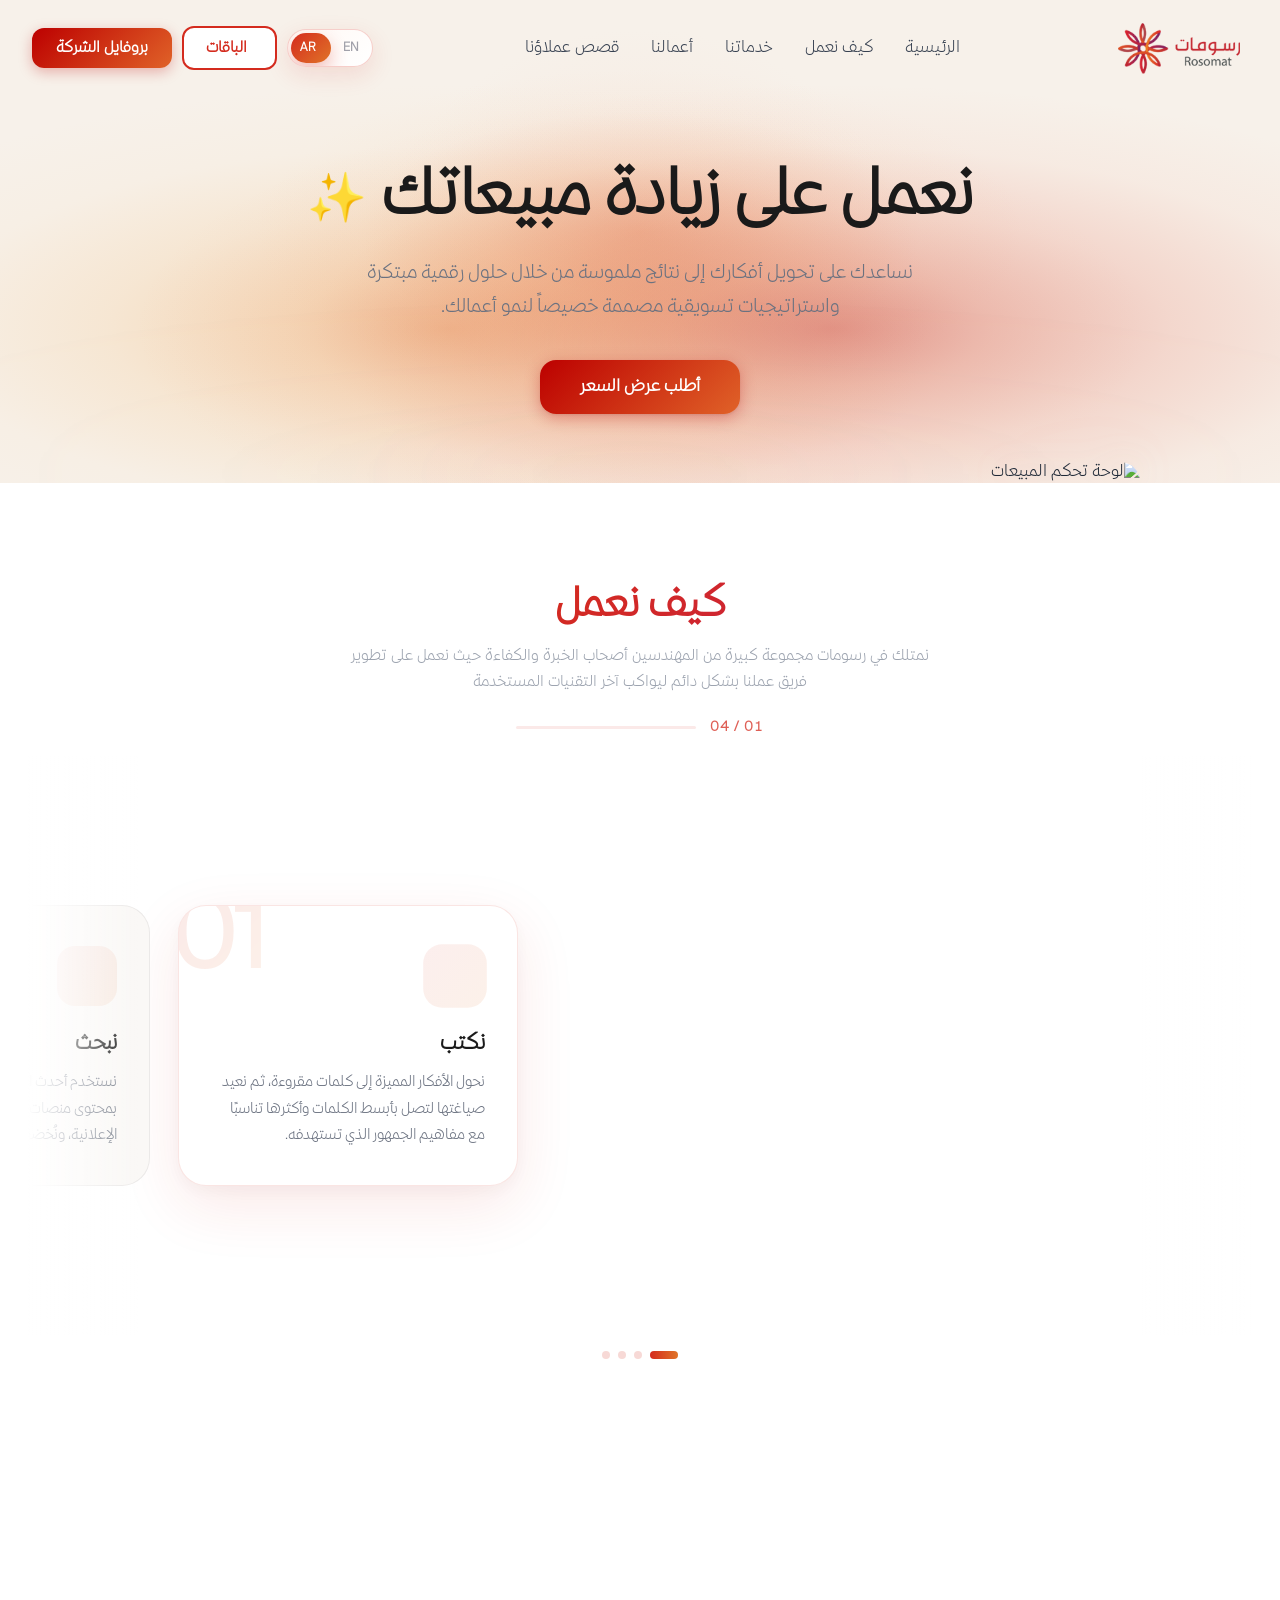
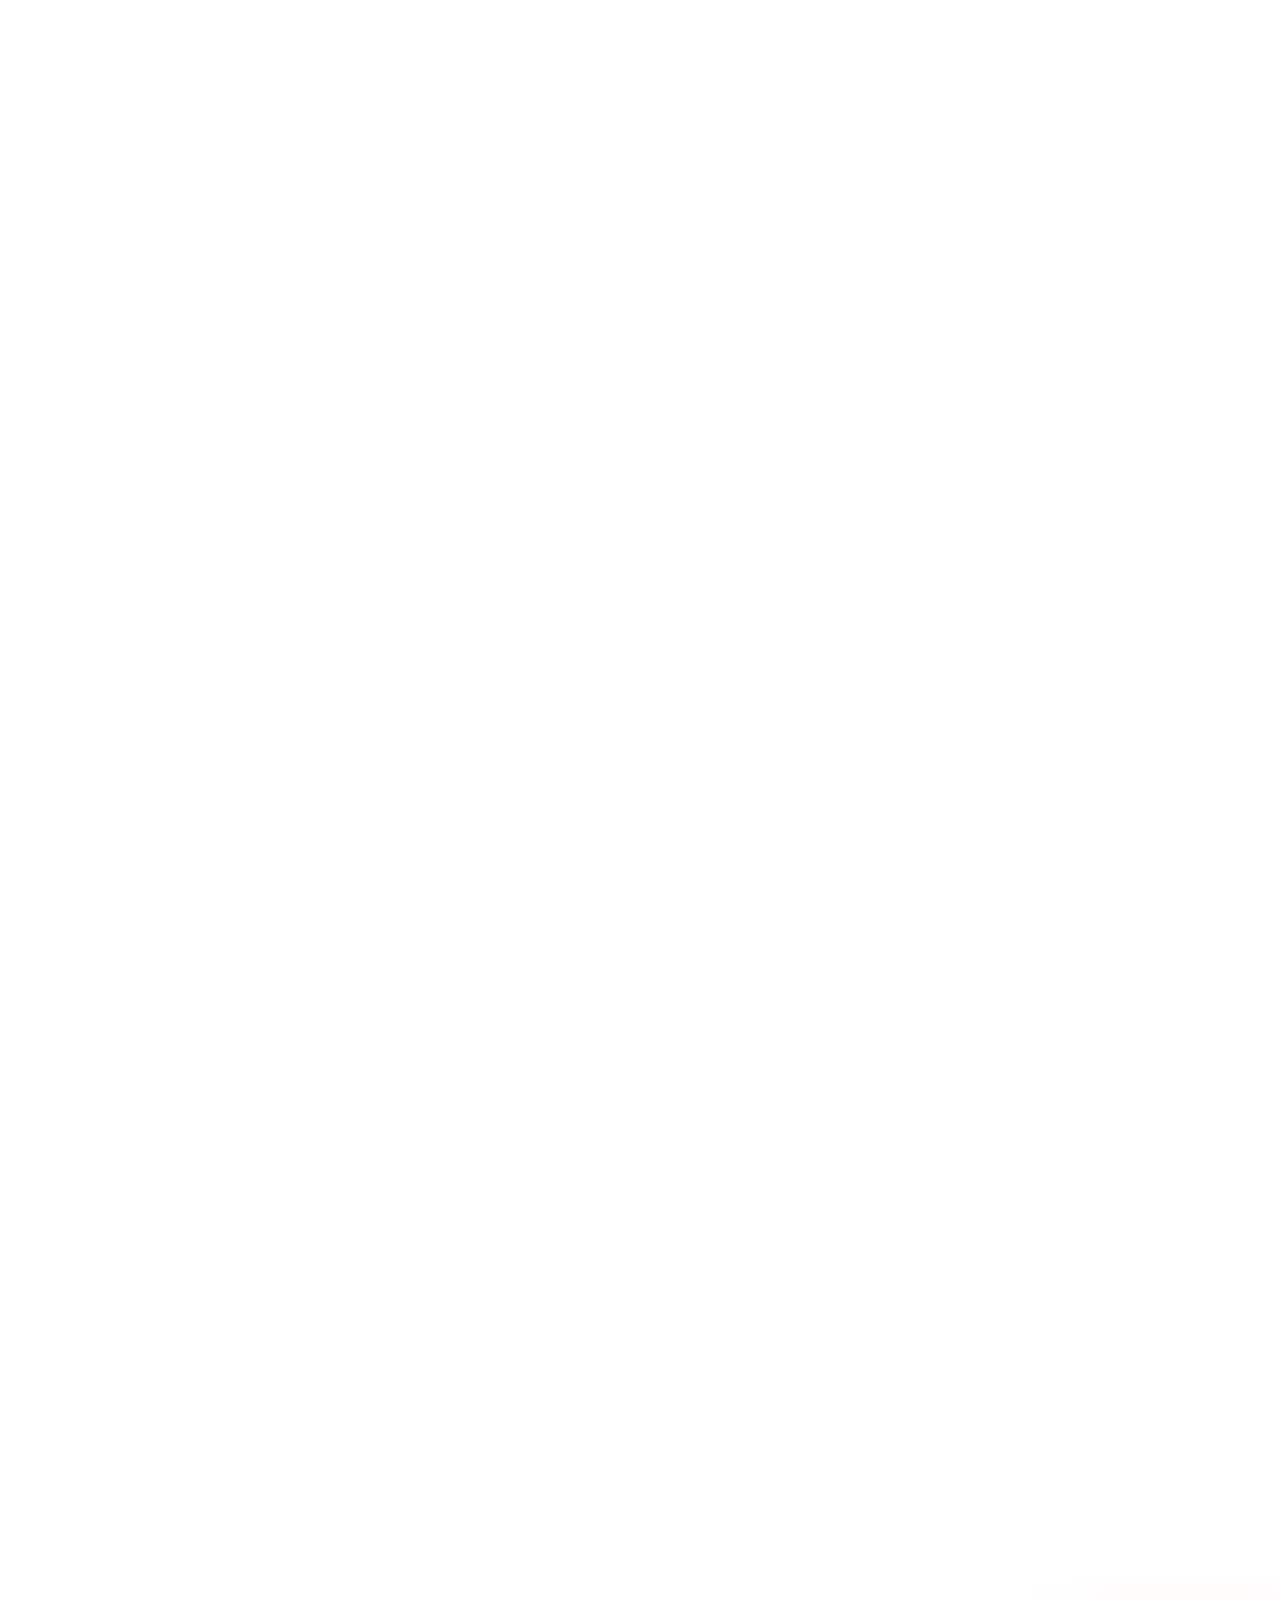
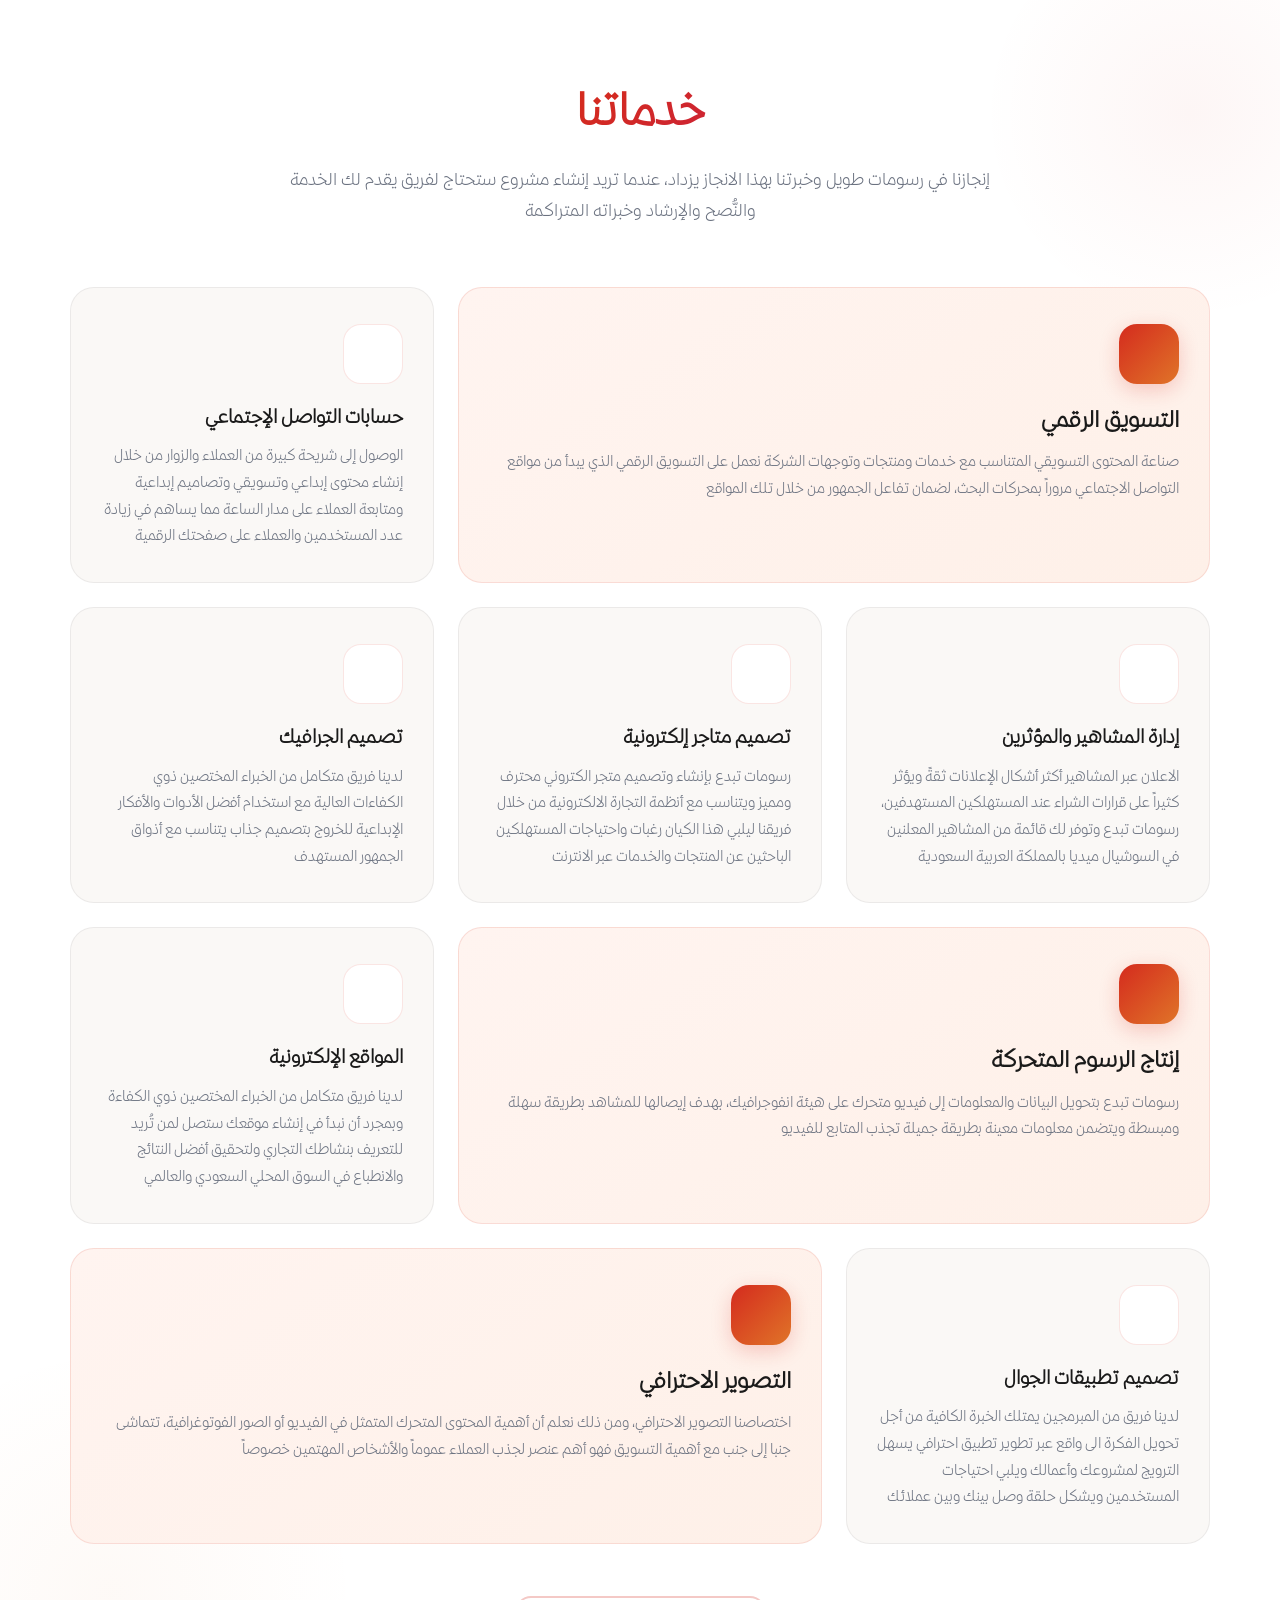
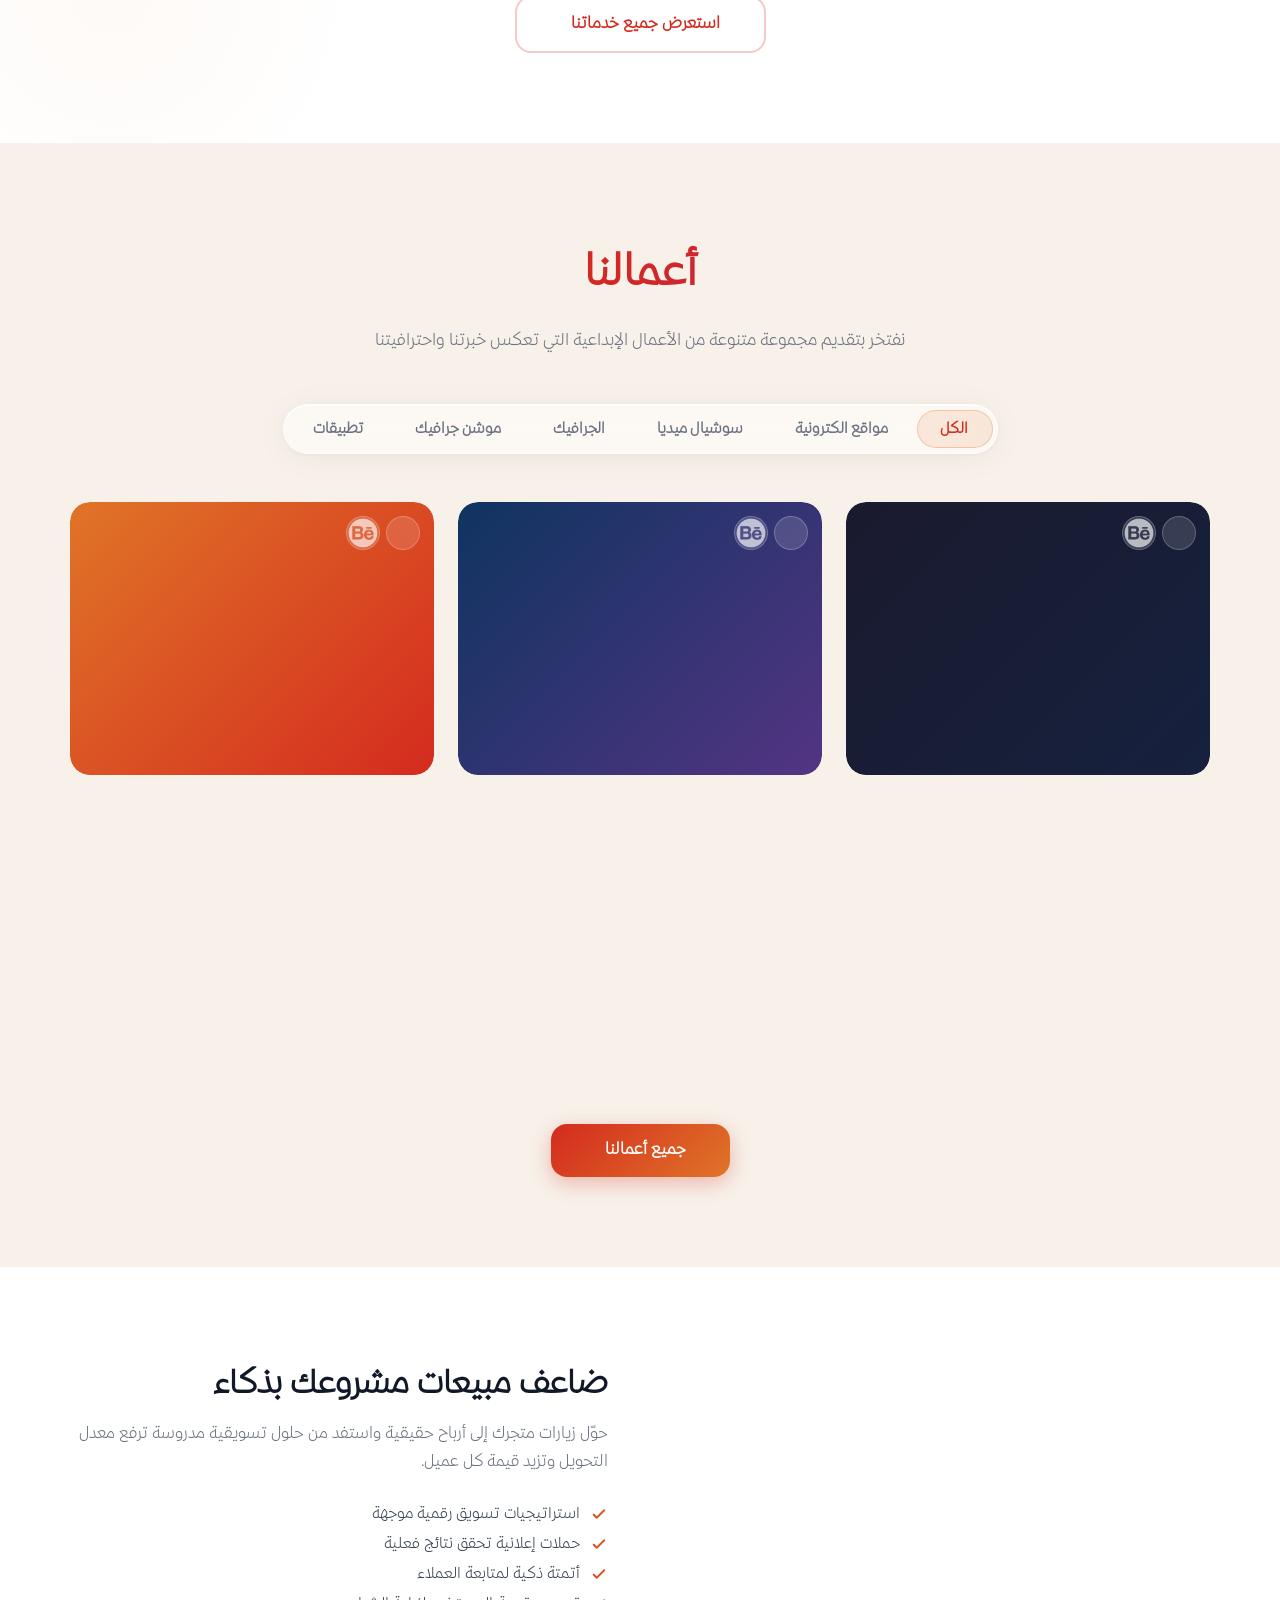
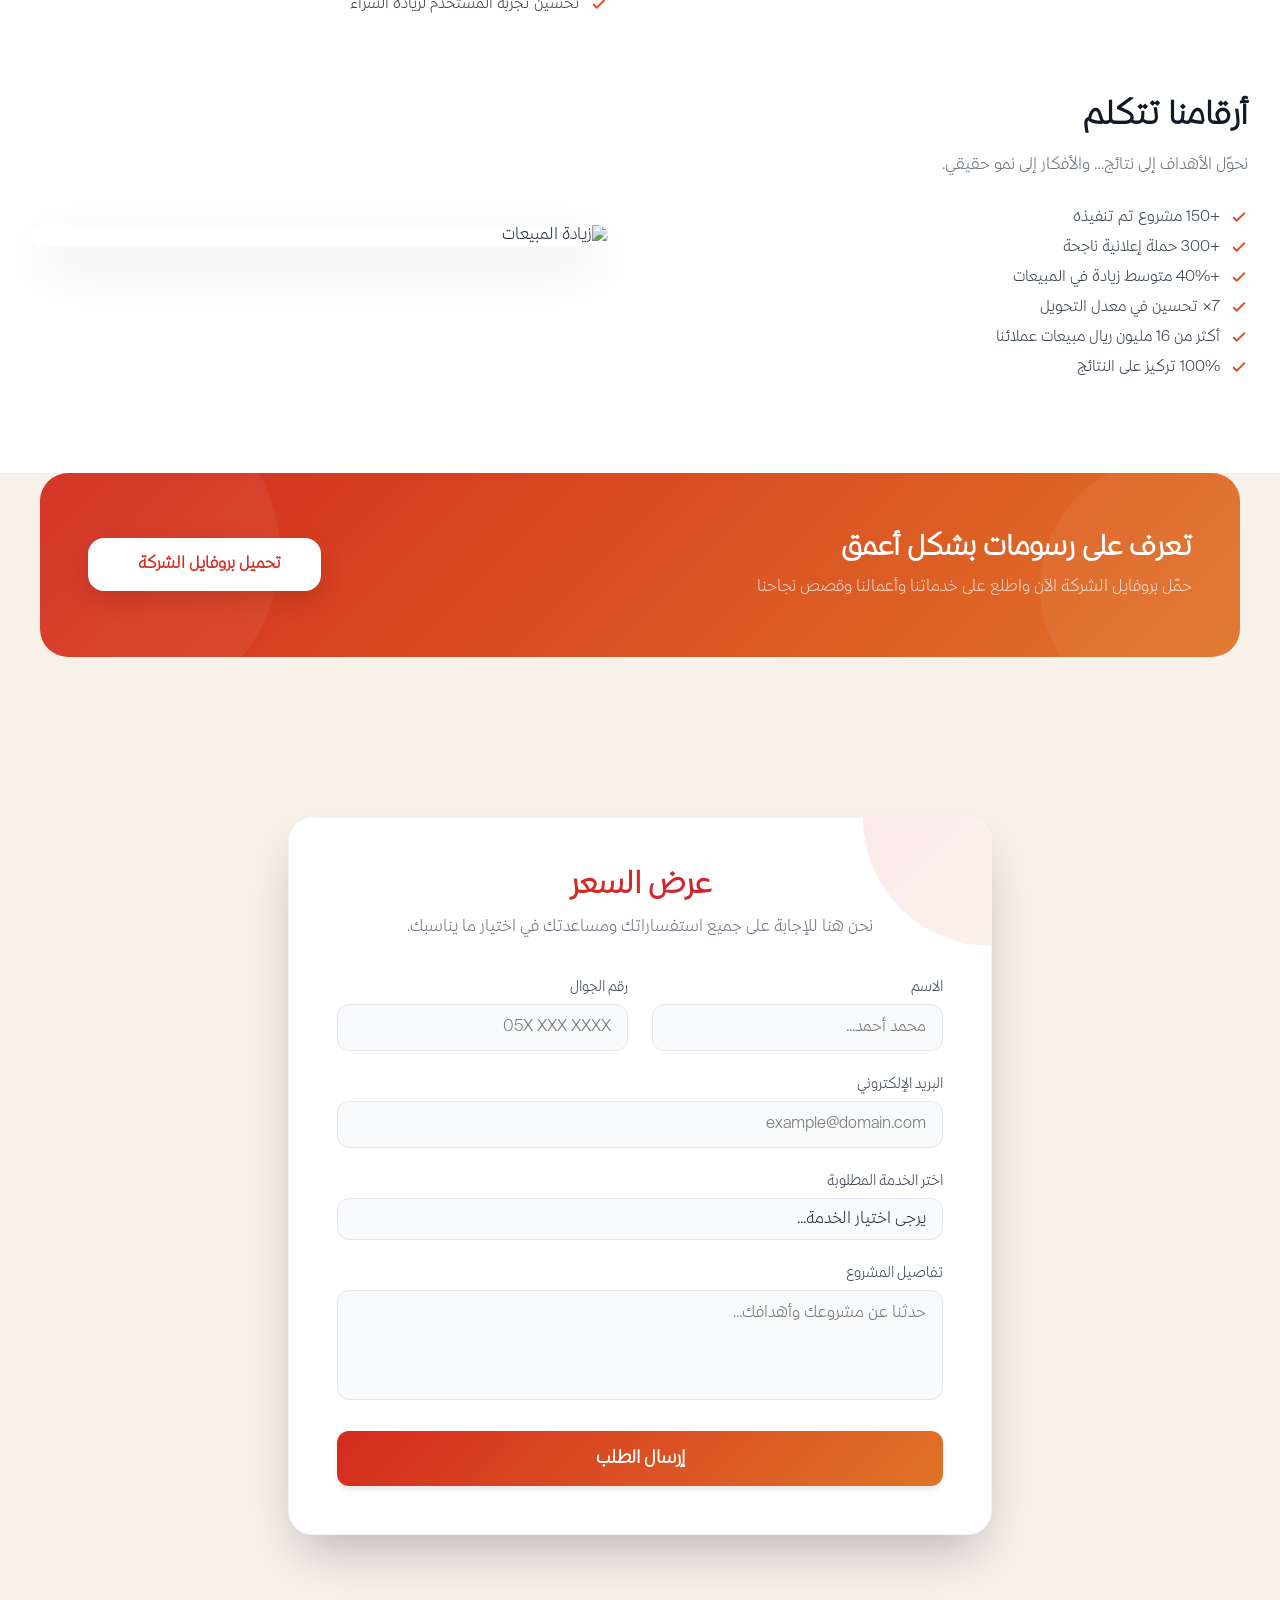
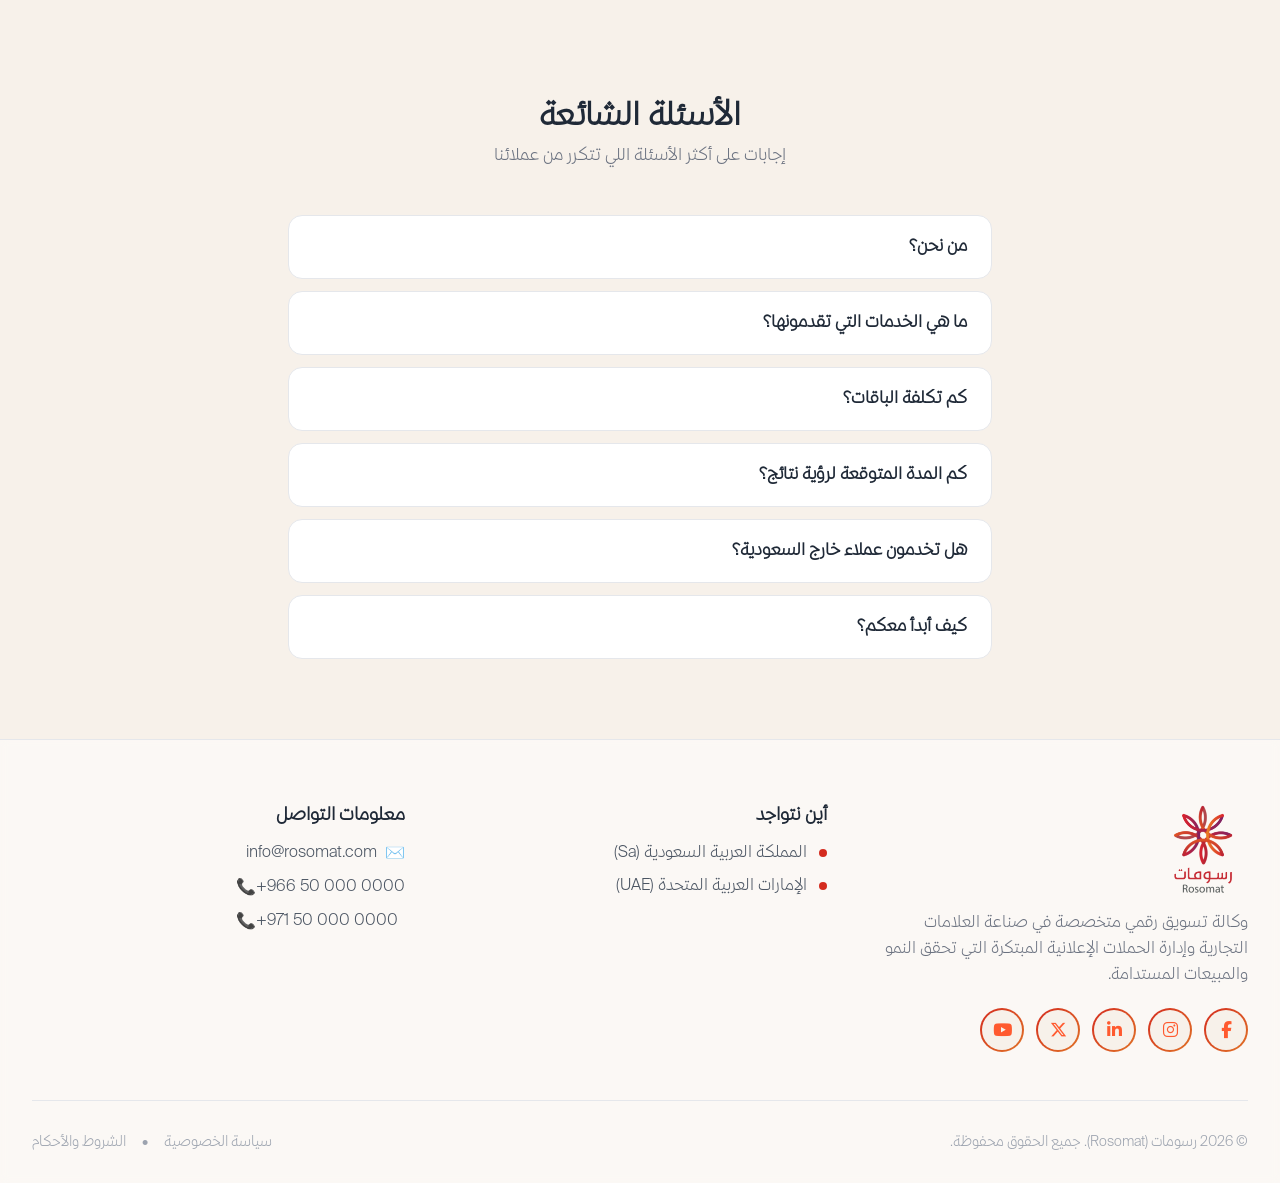
==== index.html @ b71635d0 "Remove packages section and related billing toggle functionality" ====
<!DOCTYPE html>
<html lang="ar" dir="rtl">
<head>
    <meta charset="UTF-8">
    <meta name="viewport" content="width=device-width, initial-scale=1.0">
    <title>Rosomat | رسومات - نعمل على زيادة مبيعاتك</title>
    <!-- Google Fonts -->
    <link rel="preconnect" href="https://fonts.googleapis.com">
    <link rel="preconnect" href="https://fonts.gstatic.com" crossorigin>
    <link href="https://fonts.googleapis.com/css2?family=Tajawal:wght@400;500;700;800&display=swap" rel="stylesheet">
    <link rel="stylesheet" href="style.css">
    <link href="https://cdn.jsdelivr.net/npm/remixicon/fonts/remixicon.css" rel="stylesheet">
    <link rel="stylesheet" href="https://cdnjs.cloudflare.com/ajax/libs/font-awesome/6.5.1/css/all.min.css">
</head>
<body>

    <!-- Navbar -->
    <nav id="navbar" class="navbar">
        <div class="container">
            <div class="navbar__row">
                <div class="navbar__logo">
                    <a href="#">
                        <img src="images/logo-2.png" alt="رسومات" class="navbar__logo-img">
                    </a>
                </div>
                <div class="navbar__links" id="navLinks">
                    <a href="#" class="nav-link">الرئيسية</a>
                    <a href="#how-we-work" class="nav-link">كيف نعمل</a>
                    <a href="#services" class="nav-link"> خدماتنا</a>
                    <a href="#portfolio" class="nav-link">أعمالنا </a>
                    <a href="#footer" class="nav-link">قصص عملاؤنا</a>

                    <a href="https://offers.rosomat.net/" class="navbar__packages--mobile"><i class="ri-vip-crown-2-fill"></i> الباقات</a>
                </div>
                <div class="navbar__actions">
                    <a href="https://offers.rosomat.net/" class="navbar__packages"><i class="ri-vip-crown-2-fill"></i> الباقات</a>
                    <a href="#contact" class="navbar__cta">بروفايل الشركة</a>
                </div>
                <button class="navbar__hamburger" id="hamburgerBtn" aria-label="فتح القائمة" aria-expanded="false">
                    <span></span>
                    <span></span>
                    <span></span>
                </button>
            </div>
        </div>
    </nav>

    <!-- ═══════════════════════════════════════════
         HERO SECTION — Modern SaaS Layout
    ════════════════════════════════════════════ -->
    <section class="hero-section">
        <div class="hero-content">

            <!-- Hero Text Block -->
            <div class="hero-text-block fade-up">
                <h1 class="hero-headline">
                    نعمل على زيادة مبيعاتك <span class="hero-sparkle">✨</span>
                </h1>
                <p class="hero-subtext">
                    نساعدك على تحويل أفكارك إلى نتائج ملموسة من خلال حلول رقمية مبتكرة واستراتيجيات تسويقية مصممة خصيصاً لنمو أعمالك.
                </p>
                <div class="hero-cta-wrap">
                    <a href="#contact" class="hero-cta-btn">
                        أطلب عرض السعر
                    </a>
                </div>
            </div>

            <!-- Hero Illustration with Glow -->
            <div class="hero-visual fade-up">
                <!-- Glow layers behind the image -->
                <div class="hero-glow hero-glow--core"></div>
                <div class="hero-glow hero-glow--mid"></div>
                <div class="hero-glow hero-glow--outer"></div>
                <div class="hero-glow hero-glow--bloom"></div>

                <img src="images/center-image.png" alt="لوحة تحكم المبيعات" class="hero-slide active">
            </div>

        </div>
    </section>

    <!-- ═══════════════════════════════════════════
         HOW WE WORK SECTION — كيف نعمل
    ════════════════════════════════════════════ -->
    <section id="how-we-work" class="process-section">
        <div class="process-sticky">

            <!-- Header -->
            <div class="process-hdr">
                <h2 class="process-title">كيف نعمل</h2>
                <p class="process-subtitle">نمتلك في رسومات مجموعة كبيرة من المهندسين أصحاب الخبرة والكفاءة حيث نعمل على تطوير فريق عملنا بشكل دائم ليواكب آخر التقنيات المستخدمة</p>
            </div>

            <!-- Step indicator -->
            <div class="process-ind">
                <span class="process-ind__label">01 / 04</span>
                <div class="process-ind__bar"><div class="process-ind__fill"></div></div>
            </div>

            <!-- Horizontal cards track -->
            <div class="process-track-wrap">
                <div class="process-track">

                    <!-- Card 1 -->
                    <div class="process-card is-active">
                        <span class="process-card__bg-num">01</span>
                        <div class="process-card__icon"><i class="ri-quill-pen-line"></i></div>
                        <h3 class="process-card__title">نكتب</h3>
                        <p class="process-card__desc">نحول الأفكار المميزة إلى كلمات مقروءة، ثم نعيد صياغتها لتصل بأبسط الكلمات وأكثرها تناسبًا مع مفاهيم الجمهور الذي تستهدفه.</p>
                    </div>

                    <!-- Card 2 -->
                    <div class="process-card">
                        <span class="process-card__bg-num">02</span>
                        <div class="process-card__icon"><i class="ri-search-eye-line"></i></div>
                        <h3 class="process-card__title">نبحث</h3>
                        <p class="process-card__desc">نستخدم أحدث التقنيات لرصد التفاصيل المحيطة بمحتوى منصات التواصل الاجتماعي وحملاتك الإعلانية، ونُخضعها للقراءة والتحليل.</p>
                    </div>

                    <!-- Card 3 -->
                    <div class="process-card">
                        <span class="process-card__bg-num">03</span>
                        <div class="process-card__icon"><i class="ri-megaphone-line"></i></div>
                        <h3 class="process-card__title">نتكلم</h3>
                        <p class="process-card__desc">نُكوِّن حملات إعلانية متكاملة وشاملة لكل أهدافك مستغلين خبراتنا المتخصصة بالتسويق الإلكتروني لمختلف منصات التواصل الاجتماعي.</p>
                    </div>

                    <!-- Card 4 -->
                    <div class="process-card">
                        <span class="process-card__bg-num">04</span>
                        <div class="process-card__icon"><i class="ri-palette-line"></i></div>
                        <h3 class="process-card__title">نرسم</h3>
                        <p class="process-card__desc">نشكّل كل المحتوى الخاص بك في مجموعة من التصاميم والرسوم القادرة على جذب الانتباه وإيصال المعلومة بالصورة الأفضل.</p>
                    </div>

                </div><!-- /process-track -->
            </div><!-- /process-track-wrap -->

            <!-- Step dots navigation -->
            <div class="process-dots">
                <button class="process-dot is-active" data-step="0" aria-label="الخطوة 1"></button>
                <button class="process-dot" data-step="1" aria-label="الخطوة 2"></button>
                <button class="process-dot" data-step="2" aria-label="الخطوة 3"></button>
                <button class="process-dot" data-step="3" aria-label="الخطوة 4"></button>
            </div>

        </div><!-- /process-sticky -->
    </section>

    <!-- ═══════════════════════════════════════════
         SERVICES SECTION — خدماتنا
    ════════════════════════════════════════════ -->
    <section id="services" class="services-section">
        <div class="services-bg-decor" aria-hidden="true"></div>
        <div class="services-bg-decor services-bg-decor--2" aria-hidden="true"></div>

        <div class="container">
            <!-- Section Header -->
            <div class="services-header">
                <h2 class="services-title">خدماتنا</h2>
                <p class="services-subtitle">إنجازنا في رسومات طويل وخبرتنا بهذا الانجاز يزداد، عندما تريد إنشاء مشروع ستحتاج لفريق يقدم لك الخدمة والنُّصح والإرشاد وخبراته المتراكمة</p>
            </div>

            <!-- Services Bento Grid -->
            <div class="services-bento">

                <!-- Card 1 — Featured large -->
                <div class="srv-card srv-card--lg">
                    <div class="srv-card__icon"><i class="ri-line-chart-line"></i></div>
                    <h3 class="srv-card__title">التسويق الرقمي</h3>
                    <p class="srv-card__desc">صناعة المحتوى التسويقي المتناسب مع خدمات ومنتجات وتوجهات الشركة نعمل على التسويق الرقمي الذي يبدأ من مواقع التواصل الاجتماعي مروراً بمحركات البحث، لضمان تفاعل الجمهور من خلال تلك المواقع</p>
                </div>

                <!-- Card 2 -->
                <div class="srv-card">
                    <div class="srv-card__icon"><i class="ri-smartphone-line"></i></div>
                    <h3 class="srv-card__title">حسابات التواصل الإجتماعي</h3>
                    <p class="srv-card__desc">الوصول إلى شريحة كبيرة من العملاء والزوار من خلال إنشاء محتوى إبداعي وتسويقي وتصاميم إبداعية ومتابعة العملاء على مدار الساعة مما يساهم في زيادة عدد المستخدمين والعملاء على صفحتك الرقمية</p>
                </div>

                <!-- Card 3 -->
                <div class="srv-card">
                    <div class="srv-card__icon"><i class="ri-user-star-line"></i></div>
                    <h3 class="srv-card__title">إدارة المشاهير والمؤثرين</h3>
                    <p class="srv-card__desc">الاعلان عبر المشاهير أكثر أشكال الإعلانات ثقةً ويؤثر كثيراً على قرارات الشراء عند المستهلكين المستهدفين، رسومات تبدع وتوفر لك قائمة من المشاهير المعلنين في السوشيال ميديا بالمملكة العربية السعودية</p>
                </div>

                <!-- Card 4 -->
                <div class="srv-card">
                    <div class="srv-card__icon"><i class="ri-store-2-line"></i></div>
                    <h3 class="srv-card__title">تصميم متاجر إلكترونية</h3>
                    <p class="srv-card__desc">رسومات تبدع بإنشاء وتصميم متجر الكتروني محترف ومميز ويتناسب مع أنظمة التجارة الالكترونية من خلال فريقنا ليلبي هذا الكيان رغبات واحتياجات المستهلكين الباحثين عن المنتجات والخدمات عبر الانترنت</p>
                </div>

                <!-- Card 5 -->
                <div class="srv-card">
                    <div class="srv-card__icon"><i class="ri-brush-line"></i></div>
                    <h3 class="srv-card__title">تصميم الجرافيك</h3>
                    <p class="srv-card__desc">لدينا فريق متكامل من الخبراء المختصين ذوي الكفاءات العالية مع استخدام أفضل الأدوات والأفكار الإبداعية للخروج بتصميم جذاب يتناسب مع أذواق الجمهور المستهدف</p>
                </div>

                <!-- Card 6 — Featured large -->
                <div class="srv-card srv-card--lg">
                    <div class="srv-card__icon"><i class="ri-movie-2-line"></i></div>
                    <h3 class="srv-card__title">إنتاج الرسوم المتحركة</h3>
                    <p class="srv-card__desc">رسومات تبدع بتحويل البيانات والمعلومات إلى فيديو متحرك على هيئة انفوجرافيك، بهدف إيصالها للمشاهد بطريقة سهلة ومبسطة ويتضمن معلومات معينة بطريقة جميلة تجذب المتابع للفيديو</p>
                </div>

                <!-- Card 7 -->
                <div class="srv-card">
                    <div class="srv-card__icon"><i class="ri-global-line"></i></div>
                    <h3 class="srv-card__title">المواقع الإلكترونية</h3>
                    <p class="srv-card__desc">لدينا فريق متكامل من الخبراء المختصين ذوي الكفاءة وبمجرد أن نبدأ في إنشاء موقعك ستصل لمن تُريد للتعريف بنشاطك التجاري ولتحقيق أفضل النتائج والانطباع في السوق المحلي السعودي والعالمي</p>
                </div>

                <!-- Card 8 -->
                <div class="srv-card">
                    <div class="srv-card__icon"><i class="ri-apps-2-line"></i></div>
                    <h3 class="srv-card__title">تصميم تطبيقات الجوال</h3>
                    <p class="srv-card__desc">لدينا فريق من المبرمجين يمتلك الخبرة الكافية من أجل تحويل الفكرة الى واقع عبر تطوير تطبيق احترافي يسهل الترويج لمشروعك وأعمالك ويلبي احتياجات المستخدمين ويشكل حلقة وصل بينك وبين عملائك</p>
                </div>

                <!-- Card 9 — Featured large -->
                <div class="srv-card srv-card--lg">
                    <div class="srv-card__icon"><i class="ri-camera-lens-line"></i></div>
                    <h3 class="srv-card__title">التصوير الاحترافي</h3>
                    <p class="srv-card__desc">اختصاصنا التصوير الاحترافي، ومن ذلك نعلم أن أهمية المحتوى المتحرك المتمثل في الفيديو أو الصور الفوتوغرافية، تتماشى جنبا إلى جنب مع أهمية التسويق فهو أهم عنصر لجذب العملاء عموماً والأشخاص المهتمين خصوصاً</p>
                </div>

            </div><!-- /services-bento -->

            <!-- View All CTA -->
            <div class="services-cta-wrap">
                <a href="services.html" class="services-all-btn">
                    <span>استعرض جميع خدماتنا</span>
                    <i class="ri-arrow-left-line"></i>
                </a>
            </div>

        </div>
    </section>

    <!-- ═══════════════════════════════════════════
         OUR WORKS SECTION — أعمالنا
    ════════════════════════════════════════════ -->
    <section id="portfolio" class="portfolio-section">
        <div class="container">
            <!-- Section Header -->
            <div class="portfolio-header">
                <h2 class="portfolio-title">أعمالنا</h2>
                <p class="portfolio-subtitle">نفتخر بتقديم مجموعة متنوعة من الأعمال الإبداعية التي تعكس خبرتنا واحترافيتنا</p>
            </div>

            <!-- Filter Tabs -->
            <div class="portfolio-filters">
                <div class="pf-active-pill" aria-hidden="true"></div>
                <div class="pf-slider" aria-hidden="true"></div>
                <button class="pf-filter is-active" data-filter="all">الكل</button>
                <button class="pf-filter" data-filter="websites">مواقع الكترونية</button>
                <button class="pf-filter" data-filter="social">سوشيال ميديا</button>
                <button class="pf-filter" data-filter="graphic">الجرافيك</button>
                <button class="pf-filter" data-filter="motion">موشن جرافيك</button>
                <button class="pf-filter" data-filter="apps">تطبيقات</button>
            </div>

            <!-- Portfolio Grid -->
            <div class="portfolio-grid">

                <!-- Websites -->
                <div class="pf-item" data-category="websites">
                    <div class="pf-item__inner">
                        <div class="pf-item__img" style="background: linear-gradient(135deg, #1a1a2e 0%, #16213e 100%);">
                            <i class="ri-global-line pf-item__placeholder-icon"></i>
                        </div>
                        <div class="pf-item__overlay">
                            <span class="pf-item__cat">مواقع الكترونية</span>
                            <h3 class="pf-item__name">موقع متجر إلكتروني</h3>
                            <p class="pf-item__desc">تصميم وتطوير متجر إلكتروني متكامل</p>
                        </div>
                    </div>
                </div>

                <div class="pf-item" data-category="websites">
                    <div class="pf-item__inner">
                        <div class="pf-item__img" style="background: linear-gradient(135deg, #0f3460 0%, #533483 100%);">
                            <i class="ri-code-s-slash-line pf-item__placeholder-icon"></i>
                        </div>
                        <div class="pf-item__overlay">
                            <span class="pf-item__cat">مواقع الكترونية</span>
                            <h3 class="pf-item__name">موقع شركة خدمات</h3>
                            <p class="pf-item__desc">موقع تعريفي احترافي لشركة رائدة</p>
                        </div>
                    </div>
                </div>

                <!-- Social Media -->
                <div class="pf-item" data-category="social">
                    <div class="pf-item__inner">
                        <div class="pf-item__img" style="background: linear-gradient(135deg, #e07428 0%, #d42b1e 100%);">
                            <i class="ri-instagram-line pf-item__placeholder-icon"></i>
                        </div>
                        <div class="pf-item__overlay">
                            <span class="pf-item__cat">سوشيال ميديا</span>
                            <h3 class="pf-item__name">حملة إعلانية متكاملة</h3>
                            <p class="pf-item__desc">إدارة وتصميم محتوى سوشيال ميديا</p>
                        </div>
                    </div>
                </div>

                <!-- Graphic -->
                <div class="pf-item" data-category="graphic">
                    <div class="pf-item__inner">
                        <div class="pf-item__img" style="background: linear-gradient(135deg, #a00020 0%, #d42b1e 100%);">
                            <i class="ri-palette-line pf-item__placeholder-icon"></i>
                        </div>
                        <div class="pf-item__overlay">
                            <span class="pf-item__cat">الجرافيك</span>
                            <h3 class="pf-item__name">هوية بصرية متكاملة</h3>
                            <p class="pf-item__desc">تصميم هوية بصرية احترافية لعلامة تجارية</p>
                        </div>
                    </div>
                </div>

                <!-- Motion -->
                <div class="pf-item" data-category="motion">
                    <div class="pf-item__inner">
                        <div class="pf-item__img" style="background: linear-gradient(135deg, #1a1a2e 0%, #e07428 100%);">
                            <i class="ri-movie-2-line pf-item__placeholder-icon"></i>
                        </div>
                        <div class="pf-item__overlay">
                            <span class="pf-item__cat">موشن جرافيك</span>
                            <h3 class="pf-item__name">فيديو موشن جرافيك</h3>
                            <p class="pf-item__desc">فيديو انفوجرافيك متحرك احترافي</p>
                        </div>
                    </div>
                </div>

                <!-- Apps -->
                <div class="pf-item" data-category="apps">
                    <div class="pf-item__inner">
                        <div class="pf-item__img" style="background: linear-gradient(135deg, #16213e 0%, #0f3460 100%);">
                            <i class="ri-smartphone-line pf-item__placeholder-icon"></i>
                        </div>
                        <div class="pf-item__overlay">
                            <span class="pf-item__cat">تطبيقات</span>
                            <h3 class="pf-item__name">تطبيق توصيل طلبات</h3>
                            <p class="pf-item__desc">تصميم وتطوير تطبيق جوال متكامل</p>
                        </div>
                    </div>
                </div>

            </div><!-- /portfolio-grid -->

            <!-- View All CTA -->
            <div class="portfolio-cta-wrap">
                <a href="all-works.html" class="portfolio-all-btn">
                    <span>جميع أعمالنا</span>
                    <i class="ri-arrow-left-line"></i>
                </a>
            </div>

        </div>
    </section>

    <!-- ═══════════════════════════════════════════
         WHY US SECTION
    ════════════════════════════════════════════ -->
    <section class="why-section">
        <div class="container">

            <!-- Row 1: stat LEFT, text RIGHT -->
            <div class="why-row">
                <div class="why-visual animate-fade-right">
                    <img src="images/slider1.png" alt="نتائج حقيقية" class="why-img animate-scale animate-delay-2">
                </div>
                <div class="why-content animate-fade-left">
                    <h2 class="why-title">ضاعف مبيعات مشروعك بذكاء</h2>
                    <p class="why-desc">حوّل زيارات متجرك إلى أرباح حقيقية واستفد من حلول تسويقية مدروسة ترفع معدل التحويل وتزيد قيمة كل عميل.</p>
                    <ul class="why-list">
                        <li class="animate-fade-left animate-delay-1">استراتيجيات تسويق رقمية موجهة</li>
                        <li class="animate-fade-left animate-delay-2">حملات إعلانية تحقق نتائج فعلية</li>
                        <li class="animate-fade-left animate-delay-3">أتمتة ذكية لمتابعة العملاء</li>
                        <li class="animate-fade-left animate-delay-4">تحسين تجربة المستخدم لزيادة الشراء</li>
                    </ul>
                </div>
            </div>

            <!-- Row 2: text LEFT, stat RIGHT -->
            <div class="why-row why-row--reverse">
                <div class="why-visual animate-fade-left">
                    <img src="images/slider2.png" alt="زيادة المبيعات" class="why-img animate-scale animate-delay-2">
                </div>
                <div class="why-content animate-fade-right">
                    <h2 class="why-title">أرقامنا تتكلم</h2>
                    <p class="why-desc">نحوّل الأهداف إلى نتائج… والأفكار إلى نمو حقيقي.</p>
                    <ul class="why-list">
                        <li class="animate-fade-right animate-delay-1">+150 مشروع تم تنفيذه</li>
                        <li class="animate-fade-right animate-delay-2">+300 حملة إعلانية ناجحة</li>
                        <li class="animate-fade-right animate-delay-3">+40% متوسط زيادة في المبيعات</li>
                        <li class="animate-fade-right animate-delay-4">7× تحسين في معدل التحويل</li>
                        <li class="animate-fade-right animate-delay-5">أكثر من 16 مليون ريال مبيعات عملائنا</li>
                        <li class="animate-fade-right animate-delay-5">100% تركيز على النتائج</li>
                    </ul>
                </div>
            </div>

        </div>
    </section>

    <!-- Profile Download CTA -->
    <div class="spui-cta fade-up is-visible">
        <div class="spui-cta__text">
            <h2>تعرف على رسومات بشكل أعمق</h2>
            <p>حمّل بروفايل الشركة الآن واطلع على خدماتنا وأعمالنا وقصص نجاحنا</p>
        </div>
        <a href="https://rosomat.net/public/profile/18092025.10.0249929143.pdf" class="spui-cta__btn" download target="_blank">
            تحميل بروفايل الشركة
            <i class="ri-download-line"></i>
        </a>
    </div>

    <!-- Contact Section -->
    <section id="contact" class="contact-section">
        <div class="container container--sm">
            <div class="contact-card">
                <div class="contact-decor"></div>
                
                <div class="contact-header">
                    <h2 class="contact-title">عرض السعر</h2>
                    <p class="text-muted">نحن هنا للإجابة على جميع استفساراتك ومساعدتك في اختيار ما يناسبك.</p>
                </div>

                <form class="contact-form">
                    <div class="form-grid">
                        <div>
                            <label for="name" class="form-label">الاسم</label>
                            <input type="text" id="name" name="name" placeholder="محمد أحمد..." class="form-input">
                        </div>
                        <div>
                            <label for="phone" class="form-label">رقم الجوال</label>
                            <input type="tel" id="phone" name="phone" placeholder="05X XXX XXXX" dir="ltr" class="form-input form-input--ltr">
                        </div>
                    </div>

                    <div>
                        <label for="email" class="form-label">البريد الإلكتروني</label>
                        <input type="email" id="email" name="email" placeholder="example@domain.com" class="form-input">
                    </div>

                    <div>
                        <label for="service" class="form-label">اختر الخدمة المطلوبة</label>
                        <select id="service" name="service" class="form-input form-select">
                            <option value="" disabled selected>يرجى اختيار الخدمة...</option>
                            <option value="1">التسويق الرقمي</option>
                            <option value="2">حسابات التواصل الاجتماعي</option>
                            <option value="3">إدارة المشاهير والمؤثرين</option>
                            <option value="4">تصميم متاجر إلكترونية</option>
                            <option value="5">تصميم الجرافيك</option>
                            <option value="6">إنتاج الرسوم المتحركة</option>
                            <option value="7">المواقع الإلكترونية</option>
                            <option value="8">تصميم تطبيقات الجوال</option>
                            <option value="9">التصوير الاحترافي</option>
                        </select>
                    </div>

                    <div>
                        <label for="details" class="form-label">تفاصيل المشروع</label>
                        <textarea id="details" name="details" rows="4" placeholder="حدثنا عن مشروعك وأهدافك..." class="form-input form-textarea"></textarea>
                    </div>

                    <button type="button" class="form-submit">
                        إرسال الطلب
                    </button>
                </form>
            </div>
        </div>
    </section>

    <!-- ═══════════════════════════════════════════
         FAQ SECTION — الأسئلة الشائعة
    ════════════════════════════════════════════ -->
    <section id="faq" class="faq-section">
        <div class="container container--sm">
            <h2 class="faq-title">الأسئلة الشائعة</h2>
            <p class="faq-subtitle">إجابات على أكثر الأسئلة اللي تتكرر من عملائنا</p>

            <div class="faq-list">

                <!-- Q1 -->
                <div class="faq-item">
                    <button class="faq-question" aria-expanded="false">
                        <span>من نحن؟</span>
                        <i class="ri-add-line faq-icon"></i>
                    </button>
                    <div class="faq-answer">
                        <p>نحن وكالة رسومات (Rosomat) — وكالة تسويق رقمي متخصصة في صناعة العلامات التجارية، إدارة الحملات الإعلانية، وتطوير استراتيجيات النمو للمشاريع في السعودية والإمارات.</p>
                    </div>
                </div>

                <!-- Q2 -->
                <div class="faq-item">
                    <button class="faq-question" aria-expanded="false">
                        <span>ما هي الخدمات التي تقدمونها؟</span>
                        <i class="ri-add-line faq-icon"></i>
                    </button>
                    <div class="faq-answer">
                        <p>نقدم مجموعة متكاملة من الخدمات تشمل: التسويق عبر وسائل التواصل الاجتماعي، تحسين محركات البحث (SEO)، إدارة الحملات الإعلانية المدفوعة، التسويق عبر البريد الإلكتروني، التسويق عبر المشاهير، وتصميم الهوية البصرية.</p>
                    </div>
                </div>

                <!-- Q3 -->
                <div class="faq-item">
                    <button class="faq-question" aria-expanded="false">
                        <span>كم تكلفة الباقات؟</span>
                        <i class="ri-add-line faq-icon"></i>
                    </button>
                    <div class="faq-answer">
                        <p>نوفر باقات تبدأ من باقة الانطلاقة (التأسيس) وتصل إلى باقة النمو الشاملة، بأسعار مناسبة لكل مرحلة من مراحل مشروعك. يمكنك الاطلاع على تفاصيل الباقات في قسم الباقات أو التواصل معنا لباقة مخصصة.</p>
                    </div>
                </div>

                <!-- Q4 -->
                <div class="faq-item">
                    <button class="faq-question" aria-expanded="false">
                        <span>كم المدة المتوقعة لرؤية نتائج؟</span>
                        <i class="ri-add-line faq-icon"></i>
                    </button>
                    <div class="faq-answer">
                        <p>تختلف المدة حسب نوع الخدمة — الحملات الإعلانية المدفوعة تعطي نتائج فورية خلال أيام، بينما تحسين محركات البحث والتسويق بالمحتوى يحتاج من 2 إلى 4 أشهر لرؤية نتائج ملموسة ومستدامة.</p>
                    </div>
                </div>

                <!-- Q5 -->
                <div class="faq-item">
                    <button class="faq-question" aria-expanded="false">
                        <span>هل تخدمون عملاء خارج السعودية؟</span>
                        <i class="ri-add-line faq-icon"></i>
                    </button>
                    <div class="faq-answer">
                        <p>نعم! نتواجد في السعودية والإمارات ونخدم عملاء في جميع أنحاء الوطن العربي. جميع خدماتنا تُقدَّم عن بُعد بكفاءة عالية.</p>
                    </div>
                </div>

                <!-- Q6 -->
                <div class="faq-item">
                    <button class="faq-question" aria-expanded="false">
                        <span>كيف أبدأ معكم؟</span>
                        <i class="ri-add-line faq-icon"></i>
                    </button>
                    <div class="faq-answer">
                        <p>ببساطة تواصل معنا عبر نموذج "أطلب خدمة" أو أرسل لنا على البريد الإلكتروني، وسيتواصل معك أحد أعضاء فريقنا خلال 24 ساعة لفهم احتياجاتك وتقديم أفضل حل مناسب.</p>
                    </div>
                </div>

            </div>
        </div>
    </section>

    <!-- Footer -->
    <footer id="footer" class="site-footer">
        <div class="container">
            <div class="footer-grid">
                
                <div class="footer-col">
                    <a href="#" class="footer-logo">
                        <img src="images/logo-trans.png" alt="رسومات" class="footer-logo-img">
                    </a>
                    <p class="footer-text">
                        وكالة تسويق رقمي متخصصة في صناعة العلامات التجارية وإدارة الحملات الإعلانية المبتكرة التي تحقق النمو والمبيعات المستدامة.
                    </p>
                    <div class="social-icons">
                        <a href="#" class="social-icon" aria-label="Facebook">
                            <i class="fab fa-facebook-f"></i>
                        </a>
                        <a href="#" class="social-icon" aria-label="Instagram">
                            <i class="fab fa-instagram"></i>
                        </a>
                        <a href="#" class="social-icon" aria-label="LinkedIn">
                            <i class="fab fa-linkedin-in"></i>
                        </a>
                        <a href="#" class="social-icon" aria-label="X (Twitter)">
                            <i class="fab fa-x-twitter"></i>
                        </a>
                        <a href="#" class="social-icon" aria-label="YouTube">
                            <i class="fab fa-youtube"></i>
                        </a>
                    </div>
                </div>

                <div class="footer-col">
                    <h4 class="footer-heading">أين نتواجد</h4>
                    <ul class="footer-list">
                        <li class="footer-list-item">
                            <span class="footer-dot"></span>
                            المملكة العربية السعودية (Sa)
                        </li>
                        <li class="footer-list-item">
                            <span class="footer-dot"></span>
                            الإمارات العربية المتحدة (UAE)
                        </li>
                    </ul>
                </div>

                <div class="footer-col">
                    <h4 class="footer-heading">معلومات التواصل</h4>
                    <ul class="footer-list">
                        <li>
                            <a href="mailto:info@rosomat.com" class="footer-link">
                                <span class="footer-icon">✉️</span> info@rosomat.com
                            </a>
                        </li>
                        <li>
                            <a href="tel:+966500000000" class="footer-link" dir="ltr">
                                <span class="footer-icon">📞</span> +966 50 000 0000
                            </a>
                        </li>
                        <li>
                            <a href="tel:+971500000000" class="footer-link" dir="ltr">
                                <span class="footer-icon">📞</span> +971 50 000 0000
                            </a>
                        </li>
                    </ul>
                </div>

            </div>
            
            <div class="footer-bottom">
                <p>&copy; 2026 رسومات (Rosomat). جميع الحقوق محفوظة.</p>
                <div class="footer-bottom-links">
                    <a href="#" class="footer-bottom-link">سياسة الخصوصية</a>
                    <span>•</span>
                    <a href="#" class="footer-bottom-link">الشروط والأحكام</a>
                </div>
            </div>
        </div>
    </footer>

    <script src="script.js"></script>
    <script src="lang-switch.js"></script>
</body>
</html>
---- style.css ----
﻿/* Local custom fonts */
@font-face {
    font-family: 'SuisseIntl';
    src: url('fonts/ArbFONTS-SuisseIntl-Bold.otf') format('opentype');
    font-weight: 700 800 900;
    font-style: normal;
    font-display: swap;
}
@font-face {
    font-family: 'SuisseIntl';
    src: url('fonts/ArbFONTS-SuisseIntl-Light.otf') format('opentype');
    font-weight: 300 400 500;
    font-style: normal;
    font-display: swap;
}

:root {
    --brand-color: #ff5a2f;
}

/* ============================================================
   RESET & BASE
   ============================================================ */
*, *::before, *::after {
    box-sizing: border-box;
}

h1, h2, h3, h4, h5, h6, p, ul, ol, figure, blockquote {
    margin: 0;
}

img {
    max-width: 100%;
    height: auto;
    display: block;
}

a {
    text-decoration: none;
    color: inherit;
}

button, input, select, textarea {
    font-family: inherit;
    font-size: inherit;
}

body {
    font-family: 'SuisseIntl', 'Tajawal', sans-serif;
    background: #f7f1ea;
    min-height: 100vh;
    color: #1f2937;
    -webkit-font-smoothing: antialiased;
    -moz-osx-font-smoothing: grayscale;
    position: relative;
    margin: 0;
}

/* ============================================================
   LAYOUT — Container
   ============================================================ */
.container {
    max-width: 1280px;
    margin-left: auto;
    margin-right: auto;
    padding-left: 16px;
    padding-right: 16px;
}
@media (min-width: 640px) {
    .container { padding-left: 24px; padding-right: 24px; }
}
@media (min-width: 1024px) {
    .container { padding-left: 32px; padding-right: 32px; }
}
.container--sm {
    max-width: 768px;
}

/* ============================================================
   NAVBAR
   ============================================================ */
.navbar {
    position: fixed;
    top: 0;
    left: 0;
    right: 0;
    z-index: 50;
    transition: all 0.5s;
    border-bottom: 1px solid transparent;
}
.navbar__row {
    display: flex;
    justify-content: space-between;
    align-items: center;
    height: 96px;
}
.navbar__logo {
    flex-shrink: 0;
    display: flex;
    align-items: center;
}
.navbar__logo-img {
    height: 64px;
    width: auto;
}
.navbar__links {
    display: none;
    flex: 1;
    justify-content: center;
    gap: 32px;
}
@media (min-width: 768px) {
    .navbar__links { display: flex; }
}

/* ── English (LTR) Navbar Layout ── */
html[lang="en"] .navbar__row {
    justify-content: flex-start;
    gap: 60px;
}
html[lang="en"] .navbar__logo {
    margin-right: 20px;
    flex-shrink: 0;
}
html[lang="en"] .navbar__links {
    flex: 0 1 auto;
    justify-content: center;
    gap: 28px;
    flex-wrap: nowrap;
    white-space: nowrap;
}
html[lang="en"] .nav-link {
    white-space: nowrap;
    font-size: 0.9rem;
}
html[lang="en"] .navbar__actions {
    margin-left: auto;
    margin-right: 0;
    flex-shrink: 0;
}

/* ── Hamburger Button ── */
.navbar__hamburger {
    display: flex;
    flex-direction: column;
    justify-content: center;
    gap: 5px;
    width: 40px;
    height: 40px;
    background: none;
    border: none;
    cursor: pointer;
    padding: 6px;
    border-radius: 8px;
    transition: background 0.2s;
    z-index: 60;
}
.navbar__hamburger:hover {
    background: rgba(0,0,0,0.06);
}
.navbar__hamburger span {
    display: block;
    height: 2px;
    width: 100%;
    background: #1a1a1a;
    border-radius: 2px;
    transition: transform 0.3s ease, opacity 0.3s ease;
    transform-origin: center;
}
/* X state when open */
.navbar__hamburger.is-open span:nth-child(1) { transform: translateY(7px) rotate(45deg); }
.navbar__hamburger.is-open span:nth-child(2) { opacity: 0; transform: scaleX(0); }
.navbar__hamburger.is-open span:nth-child(3) { transform: translateY(-7px) rotate(-45deg); }

@media (min-width: 768px) {
    .navbar__hamburger { display: none; }
}

/* ── Navbar CTA Buttons Wrapper ── */
.navbar__actions {
    display: none;
    align-items: center;
    gap: 10px;
    flex-shrink: 0;
}
@media (min-width: 768px) {
    .navbar__actions { display: flex; }
}

/* ── Navbar CTA Button ── */
.navbar__cta {
    display: inline-flex;
    align-items: center;
    padding: 10px 24px;
    font-size: 0.95rem;
    font-weight: 700;
    color: #ffffff;
    background: linear-gradient(135deg, #bc0000 0%, #e06228 100%);
    border-radius: 12px;
    text-decoration: none;
    box-shadow: 0 4px 14px rgba(188, 0, 0, 0.28);
    transition: all 0.3s cubic-bezier(0.34, 1.56, 0.64, 1);
    white-space: nowrap;
    flex-shrink: 0;
}
.navbar__cta:hover {
    transform: translateY(-2px) scale(1.03);
    box-shadow: 0 8px 24px rgba(212, 43, 30, 0.38);
}
.navbar__cta:active {
    transform: translateY(0) scale(0.98);
}

/* ── Packages Button — unique highlight ── */
.navbar__packages {
    display: inline-flex;
    align-items: center;
    gap: 6px;
    padding: 10px 22px;
    font-size: 0.95rem;
    font-weight: 800;
    color: #d42b1e;
    background: #fff;
    border: 2px solid #d42b1e;
    border-radius: 12px;
    text-decoration: none;
    white-space: nowrap;
    flex-shrink: 0;
    position: relative;
    overflow: hidden;
    transition: all 0.3s cubic-bezier(0.34, 1.56, 0.64, 1);
    animation: navPkgPulse 2.8s ease-in-out infinite;
}
.navbar__packages::before {
    content: '';
    position: absolute;
    inset: -2px;
    border-radius: 14px;
    background: linear-gradient(135deg, #d42b1e, #e07428, #d42b1e);
    z-index: -1;
    opacity: 0;
    transition: opacity 0.3s;
}
.navbar__packages:hover {
    color: #fff;
    background: linear-gradient(135deg, #d42b1e 0%, #e07428 100%);
    border-color: transparent;
    transform: translateY(-2px) scale(1.05);
    box-shadow: 0 8px 28px rgba(212, 43, 30, 0.4);
}
.navbar__packages:hover::before {
    opacity: 1;
}
.navbar__packages:active {
    transform: translateY(0) scale(0.97);
}

/* Subtle pulse glow to draw attention */
@keyframes navPkgPulse {
    0%, 100% { box-shadow: 0 0 0 0 rgba(212, 43, 30, 0.25); }
    50% { box-shadow: 0 0 0 8px rgba(212, 43, 30, 0); }
}

/* ── Mobile dropdown menu ── */
.navbar__links.is-open {
    display: flex;
    flex-direction: column;
    align-items: center;
    gap: 0;
    position: absolute;
    top: 96px;
    left: 0;
    right: 0;
    background: rgba(247, 241, 234, 0.97);
    backdrop-filter: blur(16px);
    -webkit-backdrop-filter: blur(16px);
    border-bottom: 1px solid rgba(0,0,0,0.08);
    padding: 16px 0 24px;
    z-index: 49;
    box-shadow: 0 8px 24px rgba(0,0,0,0.08);
}
.navbar__links.is-open .nav-link {
    width: 100%;
    text-align: center;
    padding: 14px 24px;
    font-size: 1.05rem;
    border-bottom: 1px solid rgba(0,0,0,0.05);
}
.navbar__links.is-open .nav-link:last-child {
    border-bottom: none;
}

/* Packages link in mobile menu */
.navbar__links .navbar__packages--mobile {
    display: none;
}
.navbar__links.is-open .navbar__packages--mobile {
    display: flex;
    justify-content: center;
    align-items: center;
    gap: 6px;
    width: auto;
    margin: 12px auto 0;
    padding: 12px 28px;
    font-size: 1rem;
    font-weight: 800;
    color: #d42b1e;
    background: #fff;
    border: 2px solid #d42b1e;
    border-radius: 12px;
    text-decoration: none;
    animation: navPkgPulse 2.8s ease-in-out infinite;
    transition: all 0.3s;
}
.navbar__links.is-open .navbar__packages--mobile:hover {
    color: #fff;
    background: linear-gradient(135deg, #d42b1e 0%, #e07428 100%);
    border-color: transparent;
}

/* ============================================================
   HERO SECTION — Modern SaaS Layout with Double Glow
   ============================================================ */
.hero-section {
    position: relative;
    background:
        /* Saturated red glow — spreads RIGHT from the image center */
        radial-gradient(
            ellipse 70% 65% at 65% 68%,
            rgba(195, 25, 18, 0.40) 0%,
            rgba(210, 50, 30, 0.28) 18%,
            rgba(225, 80, 55, 0.16) 38%,
            rgba(240, 130, 100, 0.06) 58%,
            transparent 78%
        ),
        /* Orange glow — spreads LEFT from the image center */
        radial-gradient(
            ellipse 70% 65% at 35% 68%,
            rgba(230, 125, 35, 0.40) 0%,
            rgba(238, 150, 55, 0.28) 18%,
            rgba(242, 175, 90, 0.16) 38%,
            rgba(248, 205, 145, 0.06) 58%,
            transparent 78%
        ),
        /* Intersection — where red & orange meet at the top-center above the image */
        radial-gradient(
            ellipse 40% 45% at 50% 48%,
            rgba(222, 90, 40, 0.30) 0%,
            rgba(235, 130, 70, 0.16) 30%,
            rgba(245, 195, 155, 0.06) 55%,
            transparent 75%
        ),
        /* Soft warm base */
        radial-gradient(
            circle at 50% 65%,
            rgba(242, 184, 160, 0.20) 0%,
            rgba(247, 241, 234, 0.10) 40%,
            rgba(247, 241, 234, 0) 70%
        ),
        #f7f1ea;
    overflow: hidden;
    padding-top: 96px;
    padding-bottom: 0;
}

/* Hero content container */
.hero-content {
    max-width: 1200px;
    margin: 0 auto;
    padding: 0 24px;
    display: flex;
    flex-direction: column;
    align-items: center;
}

/* ── Hero Text Block ── */
.hero-text-block {
    text-align: center;
    padding-top: 60px;
    padding-bottom: 48px;
    max-width: 800px;
    margin: 0 auto;
    position: relative;
    z-index: 10;
}

.hero-headline {
    font-size: clamp(2.2rem, 5.5vw, 4rem);
    font-weight: 800;
    color: #1a1a1a;
    line-height: 1.25;
    margin: 0 0 20px;
    letter-spacing: -0.01em;
}

.hero-sparkle {
    display: inline-block;
    animation: sparkle-float 3s ease-in-out infinite;
    font-size: 0.75em;
}

@keyframes sparkle-float {
    0%, 100% { transform: translateY(0) scale(1); }
    50% { transform: translateY(-6px) scale(1.1); }
}

.hero-subtext {
    font-size: clamp(1rem, 2vw, 1.18rem);
    color: #6b7280;
    line-height: 1.8;
    margin: 0 0 36px;
    max-width: 620px;
    margin-left: auto;
    margin-right: auto;
}

.hero-cta-wrap {
    display: flex;
    justify-content: center;
}

.hero-cta-btn {
    display: inline-flex;
    align-items: center;
    gap: 8px;
    padding: 16px 40px;
    font-size: 1.05rem;
    font-weight: 700;
    color: #ffffff;
    background: linear-gradient(135deg, #bc0000 0%, #e06228 100%);
    border-radius: 16px;
    text-decoration: none;
    box-shadow:
        0 4px 16px rgba(188, 0, 0, 0.32),
        0 1px 3px rgba(0,0,0,0.08);
    transition: all 0.35s cubic-bezier(0.34, 1.56, 0.64, 1);
}

.hero-cta-btn:hover {
    transform: translateY(-3px) scale(1.02);
    box-shadow:
        0 12px 32px rgba(212, 43, 30, 0.38),
        0 4px 12px rgba(224, 116, 40, 0.28);
}

.hero-cta-btn:active {
    transform: translateY(-1px) scale(0.99);
}

/* ── Hero Visual Container ── */
.hero-visual {
    position: relative;
    width: 100%;
    max-width: 1050px;
    margin: 0 auto;
    display: flex;
    justify-content: center;
    padding-bottom: 0;
}

/* ── Glow Layers ── */
.hero-glow {
    position: absolute;
    pointer-events: none;
    border-radius: 50%;
}

/* Core glow — soft warm peach center */
.hero-glow--core {
    top: 50%;
    left: 50%;
    transform: translate(-50%, -40%);
    width: 80%;
    height: 75%;
    background:
        radial-gradient(ellipse 60% 55% at 50% 55%,
            rgba(242, 184, 160, 0.40) 0%,
            rgba(245, 214, 198, 0.25) 40%,
            transparent 70%);
    filter: blur(55px);
    opacity: 0.85;
    z-index: 1;
    animation: glow-pulse 8s ease-in-out infinite;
}

/* Mid glow — muted coral spread */
.hero-glow--mid {
    top: 50%;
    left: 50%;
    transform: translate(-50%, -44%);
    width: 110%;
    height: 95%;
    background:
        radial-gradient(ellipse 70% 60% at 50% 55%,
            rgba(233, 106, 75, 0.14) 0%,
            rgba(247, 201, 184, 0.10) 40%,
            transparent 70%);
    filter: blur(70px);
    opacity: 0.80;
    z-index: 1;
    animation: glow-pulse 10s ease-in-out infinite reverse;
}

/* Outer glow — soft warm pink haze */
.hero-glow--outer {
    top: 50%;
    left: 50%;
    transform: translate(-50%, -48%);
    width: 150%;
    height: 130%;
    background:
        radial-gradient(ellipse 75% 65% at 50% 55%,
            rgba(245, 214, 198, 0.18) 0%,
            rgba(247, 241, 234, 0.10) 50%,
            transparent 78%);
    filter: blur(85px);
    opacity: 0.75;
    z-index: 1;
}

/* Bloom glow — atmospheric creamy haze that melts into page */
.hero-glow--bloom {
    top: 50%;
    left: 50%;
    transform: translate(-50%, -42%);
    width: 190%;
    height: 170%;
    background:
        radial-gradient(ellipse 65% 55% at 50% 55%,
            rgba(247, 201, 184, 0.10) 0%,
            rgba(247, 241, 234, 0.06) 50%,
            transparent 82%);
    filter: blur(110px);
    z-index: 0;
}

@keyframes glow-pulse {
    0%, 100% { opacity: 0.80; transform: translate(-50%, -42%) scale(1); }
    50% { opacity: 0.92; transform: translate(-50%, -42%) scale(1.03); }
}

.glass-panel {
    background: rgba(255, 255, 255, 0.7);
    backdrop-filter: blur(16px);
    -webkit-backdrop-filter: blur(16px);
    border: 1px solid rgba(255, 255, 255, 0.5);
}
/* Smooth scrolling */
html { scroll-behavior: smooth; }

/* ============================================================
   GLOBAL SCROLL-TRIGGERED FADE-UP ANIMATION
   ============================================================ */
.fade-up {
    opacity: 0;
    transform: translateY(24px);
    transition: opacity 0.75s cubic-bezier(0.22, 1, 0.36, 1),
                transform 0.75s cubic-bezier(0.22, 1, 0.36, 1);
}
.fade-up.is-visible {
    opacity: 1;
    transform: translateY(0);
}
/* Underline hover effect for nav links */
.nav-link {
    position: relative;
    color: #374151;
    font-weight: 500;
    text-decoration: none;
    transition: color 0.2s;
}
.nav-link:hover {
    color: #d42b1e;
}
.nav-link::after {
    content: '';
    position: absolute;
    width: 0;
    height: 2px;
    bottom: -4px;
    right: 0;
    background: linear-gradient(135deg, #d42b1e, #e07428);
    transition: width 0.3s ease;
}
.nav-link:hover::after {
    width: 100%;
}

/* Section header */
.section-header {
    text-align: center;
    max-width: 672px;
    margin: 0 auto 80px;
}
.section-title {
    font-size: 1.875rem;
    font-weight: 800;
    margin-top: 16px;
    margin-bottom: 16px;
    background: linear-gradient(135deg, #a00020 0%, #d42b1e 40%, #c2185b 100%);
    -webkit-background-clip: text;
    -webkit-text-fill-color: transparent;
    background-clip: text;
}
@media (min-width: 768px) {
    .section-title { font-size: 2.25rem; }
}
.section-desc {
    font-size: 1.125rem;
    color: #9ca3af;
}

/* ============================================================
   HERO ILLUSTRATION — warm bloom & edge glow
   ============================================================ */
/* ── Hero Slideshow ── */
.hero-slide {
    position: absolute;
    top: 0;
    left: 0;
    z-index: 2;
    width: 100%;
    max-width: 1000px;
    display: block;
    margin: 0 auto;
    right: 0;
    object-fit: contain;
    border-radius: 20px 20px 0 0;
    filter:
        drop-shadow(0 0 18px rgba(242, 184, 160, 0.22))
        drop-shadow(0 0 45px rgba(245, 214, 198, 0.14))
        drop-shadow(0 0 90px rgba(247, 201, 184, 0.08));
    vertical-align: bottom;
    opacity: 0;
    transition: opacity 1s ease-in-out;
    pointer-events: none;
}
.hero-slide.active {
    opacity: 1;
    position: relative;
    pointer-events: auto;
}
.hero-slide:hover {
    filter:
        drop-shadow(0 0 24px rgba(242, 184, 160, 0.28))
        drop-shadow(0 0 55px rgba(245, 214, 198, 0.18))
        drop-shadow(0 0 110px rgba(247, 201, 184, 0.12));
}

/* ── Responsive adjustments ── */
@media (max-width: 768px) {
    .hero-text-block {
        padding-top: 36px;
        padding-bottom: 32px;
    }
    .hero-headline {
        font-size: 2rem;
    }
    .hero-subtext {
        font-size: 0.95rem;
        margin-bottom: 28px;
    }
    .hero-cta-btn {
        padding: 14px 32px;
        font-size: 0.95rem;
    }
    .hero-glow--bloom {
        width: 200%;
        height: 180%;
    }
}

@media (max-width: 480px) {
    .hero-headline {
        font-size: 1.65rem;
    }
    .hero-text-block {
        padding-top: 24px;
        padding-bottom: 24px;
    }
}

/* ============================================================
   SERVICES SECTION — خدماتنا (Bento Grid)
   ============================================================ */
.services-section {
    position: relative;
    background: #ffffff;
    padding: 100px 0 90px;
    overflow: hidden;
    z-index: 10;
}

/* Floating background decor blobs */
.services-bg-decor {
    position: absolute;
    width: 420px;
    height: 420px;
    border-radius: 50%;
    background: radial-gradient(circle, rgba(212,43,30,0.045) 0%, transparent 70%);
    pointer-events: none;
    z-index: 0;
    top: -80px;
    right: -120px;
}
.services-bg-decor--2 {
    top: auto;
    right: auto;
    bottom: -100px;
    left: -140px;
    width: 500px;
    height: 500px;
    background: radial-gradient(circle, rgba(224,116,40,0.04) 0%, transparent 70%);
}

/* Section Header */
.services-header {
    text-align: center;
    max-width: 720px;
    margin: 0 auto 60px;
    position: relative;
    z-index: 1;
}

.services-title {
    font-size: clamp(2rem, 4.5vw, 2.75rem);
    font-weight: 800;
    margin: 0 0 20px;
    background: linear-gradient(135deg, #a00020 0%, #d42b1e 40%, #c2185b 100%);
    -webkit-background-clip: text;
    -webkit-text-fill-color: transparent;
    background-clip: text;
    line-height: 1.4;
}

.services-subtitle {
    color: #6b7280;
    font-size: 1.05rem;
    font-weight: 400;
    line-height: 1.85;
    margin: 0;
}

/* ── Bento Grid Layout ── */
.services-bento {
    display: grid;
    grid-template-columns: repeat(3, 1fr);
    gap: 24px;
    max-width: 1140px;
    margin: 0 auto;
    position: relative;
    z-index: 1;
}

/* ── Service Card ── */
.srv-card {
    position: relative;
    background: #faf8f6;
    border: 1px solid rgba(0,0,0,0.06);
    border-radius: 24px;
    padding: 36px 30px 32px;
    display: flex;
    flex-direction: column;
    align-items: flex-start;
    text-align: right;
    direction: rtl;
    transition: transform 0.4s cubic-bezier(0.22,1,0.36,1),
                box-shadow 0.4s cubic-bezier(0.22,1,0.36,1),
                border-color 0.4s ease;
    overflow: hidden;
}

.srv-card::before {
    content: '';
    position: absolute;
    top: 0;
    right: 0;
    width: 100%;
    height: 100%;
    background: linear-gradient(135deg, rgba(212,43,30,0.03) 0%, rgba(224,116,40,0.02) 50%, transparent 100%);
    opacity: 0;
    transition: opacity 0.4s ease;
    border-radius: 24px;
    pointer-events: none;
}

.srv-card:hover {
    transform: translateY(-6px);
    box-shadow: 0 20px 50px rgba(212,43,30,0.08), 0 8px 24px rgba(0,0,0,0.04);
    border-color: rgba(212,43,30,0.15);
}

.srv-card:hover::before {
    opacity: 1;
}

/* Featured large card — spans 2 columns */
.srv-card--lg {
    grid-column: span 2;
    background: linear-gradient(145deg, #fff4f0 0%, #fef0e8 100%);
    border: 1.5px solid rgba(212,43,30,0.12);
}

.srv-card--lg .srv-card__title {
    color: #1a1a1a;
    font-size: 1.4rem;
}

.srv-card--lg .srv-card__desc {
    color: #6b7280;
}

.srv-card--lg .srv-card__icon {
    background: linear-gradient(135deg, #d42b1e 0%, #e07428 100%);
    border: none;
    box-shadow: 0 6px 20px rgba(212, 43, 30, 0.22);
}

.srv-card--lg .srv-card__icon i {
    background: none;
    -webkit-text-fill-color: #ffffff;
    color: #ffffff;
}

.srv-card--lg:hover {
    box-shadow: 0 24px 60px rgba(212,43,30,0.10), 0 8px 24px rgba(0,0,0,0.06);
    border-color: rgba(212,43,30,0.22);
    transform: translateY(-8px);
}

.srv-card--lg::before {
    background: linear-gradient(135deg, rgba(212,43,30,0.05) 0%, transparent 60%);
}

/* ── Icon ── */
.srv-card__icon {
    width: 60px;
    height: 60px;
    border-radius: 18px;
    background: #ffffff;
    border: 1.5px solid rgba(212,43,30,0.12);
    display: flex;
    align-items: center;
    justify-content: center;
    margin-bottom: 22px;
    flex-shrink: 0;
    transition: transform 0.4s ease, box-shadow 0.4s ease;
}

.srv-card:hover .srv-card__icon {
    transform: scale(1.08) rotate(-3deg);
    box-shadow: 0 8px 24px rgba(212,43,30,0.12);
}

.srv-card__icon i {
    font-size: 26px;
    background: linear-gradient(135deg, #d42b1e 0%, #e07428 100%);
    -webkit-background-clip: text;
    -webkit-text-fill-color: transparent;
    background-clip: text;
}

/* ── Title ── */
.srv-card__title {
    font-size: 1.15rem;
    font-weight: 800;
    color: #1a1a1a;
    margin: 0 0 12px;
    line-height: 1.4;
}

/* ── Description ── */
.srv-card__desc {
    font-size: 0.9rem;
    color: #6b7280;
    line-height: 1.85;
    margin: 0;
}

/* ── Services "View All" CTA ── */
.services-cta-wrap {
    display: flex;
    justify-content: center;
    margin-top: 52px;
}

.services-all-btn {
    display: inline-flex;
    align-items: center;
    gap: 10px;
    padding: 16px 44px;
    font-size: 1rem;
    font-weight: 700;
    color: #d42b1e;
    background: transparent;
    border: 2px solid rgba(212, 43, 30, 0.25);
    border-radius: 16px;
    text-decoration: none;
    transition: all 0.35s cubic-bezier(0.34, 1.56, 0.64, 1);
    position: relative;
    overflow: hidden;
}

.services-all-btn::before {
    content: '';
    position: absolute;
    inset: 0;
    background: linear-gradient(135deg, #d42b1e 0%, #e07428 100%);
    opacity: 0;
    transition: opacity 0.3s ease;
    border-radius: 14px;
}

.services-all-btn:hover {
    color: #ffffff;
    border-color: transparent;
    transform: translateY(-3px);
    box-shadow: 0 12px 32px rgba(212, 43, 30, 0.28);
}

.services-all-btn:hover::before {
    opacity: 1;
}

.services-all-btn span,
.services-all-btn i {
    position: relative;
    z-index: 1;
}

/* ── Services Page — spui-page ── */
.spui-page {
    background: #f7f1ea;
    min-height: 100vh;
}

/* Page Hero — full-height split layout */
.spui-hero {
    position: relative;
    min-height: 100vh;
    display: flex;
    align-items: center;
    overflow: hidden;
    padding-top: 96px;
    background:
        /* Red glow — left side where the image is (RTL) */
        radial-gradient(
            ellipse 65% 70% at 28% 60%,
            rgba(195, 25, 18, 0.38) 0%,
            rgba(210, 50, 30, 0.24) 20%,
            rgba(225, 80, 55, 0.12) 42%,
            transparent 70%
        ),
        /* Orange glow — warm spread from image */
        radial-gradient(
            ellipse 65% 70% at 18% 55%,
            rgba(230, 125, 35, 0.36) 0%,
            rgba(238, 150, 55, 0.22) 20%,
            rgba(242, 175, 90, 0.10) 42%,
            transparent 70%
        ),
        /* Center blend */
        radial-gradient(
            ellipse 45% 50% at 42% 52%,
            rgba(222, 90, 40, 0.20) 0%,
            rgba(235, 130, 70, 0.09) 35%,
            transparent 68%
        ),
        /* Soft warm base */
        radial-gradient(circle at 28% 60%, rgba(242, 184, 160, 0.16) 0%, transparent 58%),
        #f7f1ea;
}

/* Smooth bottom fade into cards section */
.spui-hero::after {
    content: '';
    position: absolute;
    bottom: 0;
    left: 0;
    right: 0;
    height: 160px;
    background: linear-gradient(to bottom, transparent 0%, #f7f1ea 100%);
    z-index: 1;
    pointer-events: none;
}

/* Split content row */
.spui-hero__content {
    max-width: 1200px;
    width: 100%;
    margin: 0 auto;
    padding: 60px 32px 0;
    display: flex;
    align-items: center;
    justify-content: space-between;
    gap: 56px;
    direction: rtl;
}

/* Text block — right in RTL */
.spui-hero__text {
    flex: 1;
    max-width: 520px;
    text-align: right;
    position: relative;
    z-index: 10;
}

.spui-hero__title {
    font-size: clamp(2.4rem, 5vw, 3.8rem);
    font-weight: 800;
    color: #1a1a1a;
    line-height: 1.22;
    margin: 0 0 22px;
    letter-spacing: -0.01em;
}

.spui-hero__sub {
    font-size: clamp(0.98rem, 1.8vw, 1.12rem);
    color: #6b7280;
    line-height: 1.85;
    margin: 0 0 36px;
    max-width: 480px;
}

.spui-hero__cta {
    display: flex;
    justify-content: flex-start;
}

/* Visual block — left in RTL */
.spui-hero__visual {
    flex: 1.6;
    position: relative;
    display: flex;
    align-items: flex-end;
    justify-content: center;
    max-width: 820px;
    align-self: stretch;
}

.spui-hero__img {
    position: relative;
    z-index: 2;
    width: 110%;
    max-width: 820px;
    display: block;
    object-fit: contain;
    border-radius: 20px 20px 0 0;
    filter:
        drop-shadow(0 0 18px rgba(212, 80, 40, 0.22))
        drop-shadow(0 0 45px rgba(230, 120, 60, 0.14))
        drop-shadow(0 0 90px rgba(242, 160, 100, 0.08));
    transition: filter 0.6s ease;
}

@media (max-width: 900px) {
    .spui-hero {
        min-height: auto;
    }
    .spui-hero__content {
        flex-direction: column-reverse;
        padding: 48px 24px 0;
        gap: 32px;
    }
    .spui-hero__text {
        max-width: 100%;
        text-align: center;
    }
    .spui-hero__cta { justify-content: center; }
    .spui-hero__visual { max-width: 100%; width: 100%; }
    .spui-hero__img { max-width: 680px; margin: 0 auto; width: 100%; }
}

/* Services Full Grid */
.spui-grid {
    padding: 0 0 100px;
}

.spui-grid .container {
    max-width: 1200px;
}

.spui-cards {
    display: grid;
    grid-template-columns: repeat(3, 1fr);
    gap: 28px;
}

/* Full-detail service card */
.spui-card {
    background: #ffffff;
    border-radius: 28px;
    border: 1px solid rgba(0,0,0,0.06);
    padding: 40px 34px 36px;
    display: flex;
    flex-direction: column;
    align-items: flex-start;
    direction: rtl;
    text-align: right;
    transition: transform 0.4s cubic-bezier(0.22,1,0.36,1),
                box-shadow 0.4s ease,
                border-color 0.4s ease;
    position: relative;
    overflow: hidden;
}

.spui-card::after {
    content: '';
    position: absolute;
    bottom: 0; right: 0;
    width: 100%; height: 3px;
    background: linear-gradient(90deg, #d42b1e 0%, #e07428 100%);
    transform: scaleX(0);
    transform-origin: right;
    transition: transform 0.4s cubic-bezier(0.22,1,0.36,1);
}

.spui-card:hover {
    transform: translateY(-8px);
    box-shadow: 0 24px 56px rgba(212,43,30,0.08), 0 6px 18px rgba(0,0,0,0.04);
    border-color: rgba(212,43,30,0.12);
}

.spui-card:hover::after {
    transform: scaleX(1);
}

.spui-card__num {
    font-size: 0.72rem;
    font-weight: 800;
    color: #d42b1e;
    opacity: 0.4;
    letter-spacing: 0.08em;
    margin-bottom: 20px;
}

.spui-card__icon {
    width: 64px;
    height: 64px;
    border-radius: 20px;
    background: linear-gradient(135deg, rgba(212,43,30,0.08) 0%, rgba(224,116,40,0.10) 100%);
    display: flex;
    align-items: center;
    justify-content: center;
    margin-bottom: 24px;
    transition: transform 0.4s ease;
}

.spui-card:hover .spui-card__icon {
    transform: scale(1.1) rotate(-4deg);
}

.spui-card__icon i {
    font-size: 28px;
    background: linear-gradient(135deg, #d42b1e 0%, #e07428 100%);
    -webkit-background-clip: text;
    -webkit-text-fill-color: transparent;
    background-clip: text;
}

.spui-card__title {
    font-size: 1.2rem;
    font-weight: 800;
    color: #1a1a1a;
    margin: 0 0 14px;
    line-height: 1.4;
    transition: color 0.3s;
}

.spui-card:hover .spui-card__title {
    color: #d42b1e;
}

.spui-card__desc {
    font-size: 0.92rem;
    color: #6b7280;
    line-height: 1.85;
    margin: 0 0 24px;
    flex: 1;
}

.spui-card__link {
    display: inline-flex;
    align-items: center;
    gap: 6px;
    font-size: 0.88rem;
    font-weight: 700;
    color: #d42b1e;
    text-decoration: none;
    opacity: 0;
    transform: translateY(6px);
    transition: opacity 0.3s ease, transform 0.3s ease;
}

.spui-card:hover .spui-card__link {
    opacity: 1;
    transform: translateY(0);
}

/* Bottom CTA Banner */
.spui-cta {
    background: linear-gradient(135deg, #d42b1e 0%, #e07428 100%);
    margin: 0 0 80px;
    border-radius: 28px;
    padding: 56px 48px;
    display: flex;
    align-items: center;
    justify-content: space-between;
    gap: 32px;
    max-width: 1200px;
    margin: 0 auto 80px;
    direction: rtl;
    position: relative;
    overflow: hidden;
}

.spui-cta::before {
    content: '';
    position: absolute;
    top: -80px; left: -80px;
    width: 320px; height: 320px;
    border-radius: 50%;
    background: rgba(255,255,255,0.05);
    pointer-events: none;
}

.spui-cta::after {
    content: '';
    position: absolute;
    bottom: -60px; right: -60px;
    width: 260px; height: 260px;
    border-radius: 50%;
    background: rgba(255,255,255,0.05);
    pointer-events: none;
}

.spui-cta__text h2 {
    font-size: 1.75rem;
    font-weight: 800;
    color: #ffffff;
    margin: 0 0 10px;
}

.spui-cta__text p {
    color: rgba(255,255,255,0.75);
    font-size: 1rem;
    line-height: 1.6;
    margin: 0;
}

.spui-cta__btn {
    display: inline-flex;
    align-items: center;
    gap: 10px;
    padding: 16px 40px;
    background: #ffffff;
    color: #d42b1e;
    font-size: 1rem;
    font-weight: 800;
    border-radius: 16px;
    text-decoration: none;
    white-space: nowrap;
    flex-shrink: 0;
    box-shadow: 0 8px 24px rgba(0,0,0,0.12);
    transition: transform 0.3s ease, box-shadow 0.3s ease;
    position: relative;
    z-index: 1;
}

.spui-cta__btn:hover {
    transform: translateY(-3px) scale(1.02);
    box-shadow: 0 14px 36px rgba(0,0,0,0.18);
}

/* Page footer back link */
.spui-back {
    display: flex;
    justify-content: center;
    padding-bottom: 60px;
}

.spui-back a {
    display: inline-flex;
    align-items: center;
    gap: 8px;
    font-size: 0.95rem;
    font-weight: 600;
    color: #6b7280;
    text-decoration: none;
    transition: color 0.2s;
}

.spui-back a:hover { color: #d42b1e; }

/* Responsive */
@media (max-width: 1024px) {
    .spui-cards { grid-template-columns: repeat(2, 1fr); gap: 20px; }
    .spui-cta { flex-direction: column; text-align: center; padding: 44px 32px; }
    .spui-cta__text { text-align: center; }
}

@media (max-width: 640px) {
    .spui-cards { grid-template-columns: 1fr; }
    .spui-hero__title { font-size: 2rem; }
    .spui-card { padding: 30px 24px 28px; }
    .spui-cta { border-radius: 20px; padding: 36px 24px; }
    .spui-cta__text h2 { font-size: 1.4rem; }
}

@media (max-width: 640px) {
    .services-section {
        padding: 72px 0 56px;
    }
    .services-header {
        margin-bottom: 40px;
    }
    .services-bento {
        grid-template-columns: 1fr;
        gap: 16px;
    }
    .srv-card--lg {
        grid-column: span 1;
    }
    .srv-card {
        padding: 28px 22px 26px;
    }
    .srv-card__icon {
        width: 52px;
        height: 52px;
        border-radius: 14px;
        margin-bottom: 18px;
    }
    .srv-card__icon i {
        font-size: 22px;
    }
}

/* ============================================================
   SCROLL ENTRANCE ANIMATIONS
   ============================================================ */
.animate-fade-up,
.animate-fade-left,
.animate-fade-right,
.animate-scale {
    opacity: 0;
    transition: opacity 0.7s cubic-bezier(0.16, 1, 0.3, 1),
                transform 0.7s cubic-bezier(0.16, 1, 0.3, 1);
    will-change: opacity, transform;
}
.animate-fade-up    { transform: translateY(40px); }
.animate-fade-left  { transform: translateX(-40px); }
.animate-fade-right { transform: translateX(40px); }
.animate-scale      { transform: scale(0.95); }

.animate-visible {
    opacity: 1 !important;
    transform: none !important;
}

.animate-delay-1 { transition-delay: 0.1s; }
.animate-delay-2 { transition-delay: 0.2s; }
.animate-delay-3 { transition-delay: 0.3s; }
.animate-delay-4 { transition-delay: 0.4s; }
.animate-delay-5 { transition-delay: 0.5s; }

/* ════════════════════════════════════════════
   SERVICE CARD — Two-button actions row
════════════════════════════════════════════ */
.spui-card__actions {
    display: flex;
    align-items: center;
    gap: 10px;
    width: 100%;
    flex-wrap: wrap;
    margin-top: 4px;
}

/* Keep request link always visible inside actions row */
.spui-card__actions .spui-card__link {
    opacity: 1;
    transform: none;
    flex: 1;
    min-width: 0;
}

.spui-card__details {
    display: inline-flex;
    align-items: center;
    gap: 6px;
    padding: 7px 16px;
    border-radius: 50px;
    border: 1.5px solid rgba(107,114,128,0.22);
    font-size: 0.83rem;
    font-weight: 700;
    color: #6b7280;
    text-decoration: none;
    background: transparent;
    transition: border-color 0.3s ease, color 0.3s ease,
                background 0.3s ease, transform 0.3s cubic-bezier(0.22,1,0.36,1),
                box-shadow 0.3s ease;
    white-space: nowrap;
    flex-shrink: 0;
}

.spui-card__details i {
    font-size: 14px;
    transition: transform 0.3s ease;
}

.spui-card__details:hover {
    border-color: #d42b1e;
    color: #d42b1e;
    background: rgba(212,43,30,0.05);
    transform: translateY(-2px);
    box-shadow: 0 4px 14px rgba(212,43,30,0.12);
}

.spui-card__details:hover i {
    transform: rotate(-12deg) scale(1.15);
}

/* ════════════════════════════════════════════
   SERVICE DETAIL PAGE  (sdet-*)
════════════════════════════════════════════ */
.sdet-hero {
    min-height: 90vh;
    background:
        radial-gradient(
            ellipse 75% 70% at 55% 65%,
            rgba(195, 25, 18, 0.36) 0%,
            rgba(210, 50, 30, 0.22) 22%,
            rgba(225, 80, 55, 0.10) 44%,
            transparent 72%
        ),
        radial-gradient(
            ellipse 65% 65% at 35% 60%,
            rgba(230, 125, 35, 0.32) 0%,
            rgba(238, 150, 55, 0.18) 22%,
            rgba(242, 175, 90, 0.08) 44%,
            transparent 70%
        ),
        radial-gradient(
            ellipse 42% 48% at 46% 50%,
            rgba(222, 90, 40, 0.18) 0%,
            rgba(235, 130, 70, 0.08) 38%,
            transparent 66%
        ),
        radial-gradient(circle at 50% 62%, rgba(242, 184, 160, 0.18) 0%, transparent 55%),
        #f7f1ea;
    display: flex;
    align-items: center;
    position: relative;
    overflow: hidden;
    padding: 130px 24px 120px;
}

/* Smooth bottom fade into next section */
.sdet-hero::after {
    content: '';
    position: absolute;
    bottom: 0;
    left: 0;
    right: 0;
    height: 160px;
    background: linear-gradient(to bottom, transparent 0%, #f7f1ea 100%);
    z-index: 1;
    pointer-events: none;
}

.sdet-hero__orb {
    position: absolute;
    border-radius: 50%;
    pointer-events: none;
}
.sdet-hero__orb--1 {
    width: 800px; height: 800px;
    background: radial-gradient(circle, rgba(212,43,30,0.10) 0%, transparent 65%);
    top: -300px; right: -250px;
}
.sdet-hero__orb--2 {
    width: 600px; height: 600px;
    background: radial-gradient(circle, rgba(224,116,40,0.07) 0%, transparent 65%);
    bottom: -200px; left: -150px;
}
.sdet-hero__orb--3 {
    width: 360px; height: 360px;
    background: radial-gradient(circle, rgba(212,43,30,0.05) 0%, transparent 65%);
    top: 55%; left: 42%;
    transform: translate(-50%,-50%);
}

.sdet-hero__inner {
    max-width: 1200px;
    margin: 0 auto;
    padding: 0 32px;
    display: flex;
    align-items: center;
    gap: 60px;
    position: relative;
    z-index: 2;
    width: 100%;
    direction: rtl;
}

/* Text column — right in RTL */
.sdet-hero__text {
    flex: 1;
    text-align: right;
}

/* Image column — left in RTL */
.sdet-hero__visual {
    flex: 0 0 58%;
    max-width: 760px;
    position: relative;
    display: flex;
    align-items: center;
    justify-content: center;
    margin-left: -60px;
}

/* Left side glow — orange */
.sdet-hero__visual::before {
    content: '';
    position: absolute;
    left: -60px;
    top: 50%;
    transform: translateY(-50%);
    width: 260px;
    height: 420px;
    border-radius: 50%;
    background: radial-gradient(ellipse at center,
        rgba(224, 116, 40, 0.55) 0%,
        rgba(224, 116, 40, 0.28) 35%,
        rgba(224, 116, 40, 0.08) 65%,
        transparent 100%
    );
    filter: blur(32px);
    z-index: 1;
    pointer-events: none;
}

/* Right side glow — red */
.sdet-hero__visual::after {
    content: '';
    position: absolute;
    right: -60px;
    top: 50%;
    transform: translateY(-50%);
    width: 260px;
    height: 420px;
    border-radius: 50%;
    background: radial-gradient(ellipse at center,
        rgba(212, 43, 30, 0.55) 0%,
        rgba(212, 43, 30, 0.28) 35%,
        rgba(212, 43, 30, 0.08) 65%,
        transparent 100%
    );
    filter: blur(32px);
    z-index: 1;
    pointer-events: none;
}

.sdet-hero__img {
    width: 110%;
    max-width: 760px;
    object-fit: contain;
    position: relative;
    z-index: 2;
    filter: drop-shadow(0 28px 56px rgba(212,43,30,0.15));
    animation: sdetFloat 5s ease-in-out infinite;
}

@keyframes sdetFloat {
    0%, 100% { transform: translateY(0); }
    50%       { transform: translateY(-14px); }
}

.sdet-hero__breadcrumb {
    display: inline-flex;
    align-items: center;
    gap: 8px;
    background: rgba(212,43,30,0.08);
    border: 1px solid rgba(212,43,30,0.22);
    color: #d42b1e;
    font-size: 0.8rem;
    font-weight: 700;
    padding: 6px 16px;
    border-radius: 50px;
    margin-bottom: 36px;
    letter-spacing: 0.05em;
    text-decoration: none;
    transition: background 0.3s ease, border-color 0.3s ease;
}
.sdet-hero__breadcrumb:hover {
    background: rgba(212,43,30,0.15);
    border-color: rgba(212,43,30,0.4);
}

.sdet-hero__icon-wrap {
    width: 96px;
    height: 96px;
    border-radius: 28px;
    background: linear-gradient(135deg, rgba(212,43,30,0.10) 0%, rgba(224,116,40,0.12) 100%);
    border: 1px solid rgba(212,43,30,0.18);
    display: flex;
    align-items: center;
    justify-content: center;
    margin-bottom: 30px;
    box-shadow: 0 0 48px rgba(212,43,30,0.10), 0 4px 20px rgba(212,43,30,0.06);
}

.sdet-hero__icon-wrap i {
    font-size: 42px;
    background: linear-gradient(135deg, #d42b1e 0%, #e07428 100%);
    -webkit-background-clip: text;
    -webkit-text-fill-color: transparent;
    background-clip: text;
}

.sdet-hero__num {
    display: block;
    font-size: 0.74rem;
    font-weight: 800;
    color: rgba(212,43,30,0.45);
    letter-spacing: 0.14em;
    margin-bottom: 14px;
}

.sdet-hero__title {
    font-size: clamp(2rem, 5.5vw, 3.8rem);
    font-weight: 800;
    color: #1a1a1a;
    margin: 0 0 14px;
    line-height: 1.18;
}

.sdet-hero__tagline {
    font-size: 1.1rem;
    color: #d42b1e;
    font-weight: 600;
    font-style: italic;
    margin: 0 0 22px;
}

.sdet-hero__desc {
    font-size: 1rem;
    color: #5a6270;
    line-height: 1.9;
    margin: 0 0 44px;
    max-width: 640px;
}

.sdet-hero__actions {
    display: flex;
    gap: 14px;
    flex-wrap: wrap;
}

.sdet-hero__cta {
    display: inline-flex;
    align-items: center;
    gap: 10px;
    padding: 15px 38px;
    background: linear-gradient(135deg, #d42b1e 0%, #e07428 100%);
    color: #ffffff;
    font-size: 1rem;
    font-weight: 700;
    border-radius: 50px;
    text-decoration: none;
    box-shadow: 0 8px 32px rgba(212,43,30,0.38);
    transition: transform 0.3s ease, box-shadow 0.3s ease;
}
.sdet-hero__cta:hover {
    transform: translateY(-3px);
    box-shadow: 0 16px 48px rgba(212,43,30,0.5);
}

.sdet-hero__ghost {
    display: inline-flex;
    align-items: center;
    gap: 8px;
    padding: 14px 28px;
    background: rgba(26,26,26,0.05);
    border: 1px solid rgba(26,26,26,0.14);
    color: #4a5260;
    font-size: 0.92rem;
    font-weight: 600;
    border-radius: 50px;
    text-decoration: none;
    transition: all 0.3s ease;
}
.sdet-hero__ghost:hover {
    background: rgba(26,26,26,0.10);
    color: #1a1a1a;
    border-color: rgba(26,26,26,0.25);
}

/* Features Section */
.sdet-features {
    padding: 48px 0 80px;
    background: #f7f1ea;
}

.sdet-sec-header {
    text-align: right;
    margin-bottom: 52px;
}

.sdet-sec-label {
    display: inline-block;
    font-size: 0.76rem;
    font-weight: 800;
    color: #d42b1e;
    letter-spacing: 0.12em;
    text-transform: uppercase;
    margin-bottom: 10px;
}

.sdet-sec-title {
    font-size: clamp(1.55rem, 3vw, 2.25rem);
    font-weight: 800;
    color: #1a1a1a;
    margin: 0 0 12px;
    line-height: 1.3;
}

.sdet-sec-sub {
    font-size: 0.97rem;
    color: #6b7280;
    line-height: 1.75;
    max-width: 520px;
}

.sdet-feat-grid {
    display: grid;
    grid-template-columns: repeat(3, 1fr);
    gap: 22px;
}

.sdet-feat-card {
    background: #ffffff;
    border-radius: 22px;
    padding: 30px 26px;
    border: 1px solid rgba(0,0,0,0.055);
    transition: transform 0.35s cubic-bezier(0.22,1,0.36,1),
                box-shadow 0.35s ease, border-color 0.35s ease;
    position: relative;
    overflow: hidden;
}

.sdet-feat-card::after {
    content: '';
    position: absolute;
    bottom: 0; right: 0;
    width: 100%; height: 2px;
    background: linear-gradient(90deg, #d42b1e 0%, #e07428 100%);
    transform: scaleX(0);
    transform-origin: right;
    transition: transform 0.4s cubic-bezier(0.22,1,0.36,1);
}

.sdet-feat-card:hover {
    transform: translateY(-6px);
    box-shadow: 0 20px 48px rgba(212,43,30,0.07);
    border-color: rgba(212,43,30,0.1);
}

.sdet-feat-card:hover::after { transform: scaleX(1); }

.sdet-feat-card__icon {
    width: 52px; height: 52px;
    border-radius: 15px;
    background: linear-gradient(135deg, rgba(212,43,30,0.08) 0%, rgba(224,116,40,0.1) 100%);
    display: flex; align-items: center; justify-content: center;
    margin-bottom: 18px;
    transition: transform 0.35s ease;
}

.sdet-feat-card:hover .sdet-feat-card__icon { transform: scale(1.08) rotate(-4deg); }

.sdet-feat-card__icon i {
    font-size: 22px;
    background: linear-gradient(135deg, #d42b1e 0%, #e07428 100%);
    -webkit-background-clip: text;
    -webkit-text-fill-color: transparent;
    background-clip: text;
}

.sdet-feat-card__title {
    font-size: 0.98rem;
    font-weight: 800;
    color: #1a1a1a;
    margin: 0 0 9px;
    transition: color 0.3s;
}

.sdet-feat-card:hover .sdet-feat-card__title { color: #d42b1e; }

.sdet-feat-card__desc {
    font-size: 0.87rem;
    color: #6b7280;
    line-height: 1.75;
    margin: 0;
}

/* Process Section */
.sdet-process {
    padding: 80px 0 96px;
    background: #ffffff;
}

.sdet-steps {
    display: flex;
    align-items: flex-start;
    gap: 0;
    position: relative;
    counter-reset: step;
}

.sdet-steps::before {
    content: '';
    position: absolute;
    top: 35px;
    right: 56px;
    left: 56px;
    height: 2px;
    background: linear-gradient(to left, #e07428 0%, #d42b1e 100%);
    z-index: 0;
    opacity: 0.25;
}

.sdet-step {
    flex: 1;
    display: flex;
    flex-direction: column;
    align-items: center;
    text-align: center;
    position: relative;
    z-index: 1;
    padding: 0 8px;
}

.sdet-step__bubble {
    width: 70px; height: 70px;
    border-radius: 50%;
    background: linear-gradient(135deg, #d42b1e 0%, #e07428 100%);
    color: #ffffff;
    font-size: 1.15rem;
    font-weight: 800;
    display: flex; align-items: center; justify-content: center;
    margin-bottom: 18px;
    box-shadow: 0 8px 28px rgba(212,43,30,0.28);
    position: relative;
    transition: transform 0.3s ease, box-shadow 0.3s ease;
}

.sdet-step:hover .sdet-step__bubble {
    transform: scale(1.08);
    box-shadow: 0 12px 36px rgba(212,43,30,0.4);
}

.sdet-step__bubble::after {
    content: '';
    position: absolute;
    inset: -5px;
    border-radius: 50%;
    border: 2px solid rgba(212,43,30,0.2);
}

.sdet-step__label {
    font-size: 0.9rem;
    font-weight: 700;
    color: #1a1a1a;
    line-height: 1.5;
    max-width: 130px;
    margin: 0 auto;
}

/* Responsive */
@media (max-width: 900px) {
    .sdet-feat-grid { grid-template-columns: repeat(2, 1fr); }
    .sdet-hero__inner { flex-direction: column; gap: 40px; padding: 0 24px; }
    .sdet-hero__visual { max-width: 460px; width: 100%; flex: none; margin-left: 0; }
}

@media (max-width: 640px) {
    .sdet-hero { padding: 110px 20px 70px; min-height: auto; background-size: cover; }
    .sdet-hero__title { font-size: 2rem; }
    .sdet-hero__actions { flex-direction: column; }
    .sdet-hero__cta, .sdet-hero__ghost { text-align: center; justify-content: center; }
    .sdet-feat-grid { grid-template-columns: 1fr; }
    .sdet-steps {
        flex-direction: column;
        align-items: flex-start;
        gap: 20px;
    }
    .sdet-steps::before { display: none; }
    .sdet-step {
        flex-direction: row;
        align-items: center;
        text-align: right;
        gap: 16px;
        padding: 0;
    }
    .sdet-step__bubble { width: 52px; height: 52px; font-size: 1rem; margin-bottom: 0; flex-shrink: 0; }
    .sdet-step__label { max-width: none; }
}

/* ============================================================
   PORTFOLIO / أعمالنا SECTION
   ============================================================ */
.portfolio-section {
    position: relative;
    background: #f7f1ea;
    padding: 100px 0 90px;
    overflow: hidden;
    z-index: 10;
}

/* Header */
.portfolio-header {
    text-align: center;
    max-width: 720px;
    margin: 0 auto 48px;
}

.portfolio-title {
    font-size: clamp(2rem, 4.5vw, 2.75rem);
    font-weight: 800;
    margin: 0 0 20px;
    background: linear-gradient(135deg, #a00020 0%, #d42b1e 40%, #c2185b 100%);
    -webkit-background-clip: text;
    -webkit-text-fill-color: transparent;
    background-clip: text;
    line-height: 1.4;
}

.portfolio-subtitle {
    color: #6b7280;
    font-size: 1.05rem;
    font-weight: 400;
    line-height: 1.85;
    margin: 0;
}

/* ── Filter Tabs — Apple Liquid Glass UI ── */
.portfolio-filters,
.aw-filters {
    display: flex;
    justify-content: center;
    flex-wrap: nowrap;
    gap: 4px;
    margin-bottom: 48px;
    position: relative;
    padding: 5px;
    border-radius: 60px;
    background: rgba(255, 255, 255, 0.52);
    backdrop-filter: blur(20px) saturate(1.4);
    -webkit-backdrop-filter: blur(20px) saturate(1.4);
    border: 1px solid rgba(255,255,255,0.65);
    box-shadow:
        0 4px 32px rgba(0,0,0,0.05),
        0 1px 6px rgba(0,0,0,0.04),
        inset 0 1px 0 rgba(255,255,255,0.9);
    width: fit-content;
    margin-left: auto;
    margin-right: auto;
    isolation: isolate;
}

/* ── Active Pill — light orange, persists on selected category ── */
.pf-active-pill {
    position: absolute;
    top: 5px;
    left: 0;
    height: calc(100% - 10px);
    width: 0;
    border-radius: 50px;
    background: rgba(224, 116, 40, 0.13);
    border: 1.5px solid rgba(224, 116, 40, 0.30);
    z-index: 1;
    pointer-events: none;
    will-change: transform, width;
    opacity: 0;
    transform: translateX(0);
}

.pf-active-pill.is-ready {
    opacity: 1;
}

/* ── Hover Slider — strong orange, follows cursor ── */
.pf-slider {
    position: absolute;
    top: 5px;
    left: 0;
    height: calc(100% - 10px);
    width: 0;
    border-radius: 50px;
    background: linear-gradient(135deg, #d42b1e 0%, #e07428 100%);
    box-shadow:
        0 4px 18px rgba(212, 43, 30, 0.35),
        0 2px 6px rgba(224, 116, 40, 0.22),
        inset 0 1px 1px rgba(255, 255, 255, 0.2);
    z-index: 2;
    pointer-events: none;
    will-change: transform, width;
    opacity: 0;
    transform: translateX(0);
    transition: opacity 0.18s ease;
}

.pf-slider.is-hovering {
    opacity: 1;
}

/* Glow aura */
.pf-slider::after {
    content: '';
    position: absolute;
    inset: -6px;
    border-radius: 56px;
    background: radial-gradient(ellipse at center, rgba(212,43,30,0.22) 0%, rgba(224,116,40,0.08) 60%, transparent 100%);
    filter: blur(14px);
    z-index: -1;
    opacity: 0.8;
}

/* ── Filter Button ── */
.pf-filter {
    padding: 10px 24px;
    border: none;
    border-radius: 50px;
    background: transparent;
    color: #6b7280;
    font-family: inherit;
    font-size: 0.92rem;
    font-weight: 600;
    cursor: pointer;
    position: relative;
    z-index: 3;
    white-space: nowrap;
    -webkit-user-select: none;
    user-select: none;
    transition: color 0.2s ease;
}

/* Selected: warm orange-red text over the light pill */
.pf-filter.is-active {
    color: #d42b1e;
    font-weight: 700;
}

/* Hovered: white text — strong pill is on top */
.pf-filter.is-hovered {
    color: #ffffff;
    font-weight: 700;
    text-shadow: 0 1px 3px rgba(0, 0, 0, 0.18);
}

/* Active + hovered → white wins */
.pf-filter.is-active.is-hovered {
    color: #ffffff;
}

/* ── Portfolio Grid ── */
.portfolio-grid {
    display: grid;
    grid-template-columns: repeat(auto-fill, minmax(300px, 1fr));
    gap: 24px;
    max-width: 1140px;
    margin: 0 auto;
}

/* ── Portfolio Item ── */
.pf-item {
    border-radius: 20px;
    overflow: hidden;
    transition: transform 0.5s cubic-bezier(0.22, 1, 0.36, 1),
                opacity 0.5s cubic-bezier(0.22, 1, 0.36, 1),
                box-shadow 0.4s ease;
}

.pf-item.is-hidden {
    display: none;
}

.pf-item.is-animating-out {
    opacity: 0;
    transform: scale(0.85) translateY(20px);
}

.pf-item.is-animating-in {
    animation: pfItemIn 0.5s cubic-bezier(0.22, 1, 0.36, 1) forwards;
}

@keyframes pfItemIn {
    from { opacity: 0; transform: scale(0.85) translateY(20px); }
    to   { opacity: 1; transform: scale(1) translateY(0); }
}

.pf-item__inner {
    position: relative;
    width: 100%;
    aspect-ratio: 4 / 3;
    border-radius: 20px;
    overflow: hidden;
    cursor: pointer;
}

.pf-item__img {
    width: 100%;
    height: 100%;
    display: flex;
    align-items: center;
    justify-content: center;
    transition: transform 0.6s cubic-bezier(0.22, 1, 0.36, 1);
}

.pf-item__placeholder-icon {
    font-size: 64px;
    color: rgba(255, 255, 255, 0.25);
    transition: transform 0.4s ease, color 0.4s ease;
}

.pf-item__inner:hover .pf-item__img {
    transform: scale(1.08);
}

.pf-item__inner:hover .pf-item__placeholder-icon {
    transform: scale(1.15) rotate(-5deg);
    color: rgba(255, 255, 255, 0.4);
}

/* ── Card action bar (top-right corner) ── */
.pf-item__actions {
    position: absolute;
    top: 14px;
    right: 14px;
    z-index: 4;
    display: flex;
    direction: ltr;      /* predictable LTR layout inside RTL page */
    align-items: center;
    gap: 6px;
}

/* Arrow wrap — order:2 = visually on the right in LTR */
.pf-item__arrow-wrap {
    order: 2;
    position: relative;   /* anchor for the absolute label */
    display: flex;
    align-items: center;
    cursor: default;
}

/* "\u0639\u0631\u0636 \u0627\u0644\u0639\u0645\u0644" label — absolutely positioned, zero layout impact */
.pf-item__view-label {
    position: absolute;
    right: calc(100% + 8px);
    top: 50%;
    transform: translateY(-50%) translateX(-6px);
    font-size: 0.76rem;
    font-weight: 700;
    color: rgba(255, 255, 255, 0.92);
    white-space: nowrap;
    opacity: 0;
    pointer-events: none;
    text-shadow: 0 1px 4px rgba(0, 0, 0, 0.35);
    transition: opacity 0.22s ease, transform 0.22s ease;
}

.pf-item__arrow-wrap:hover .pf-item__view-label {
    opacity: 1;
    transform: translateY(-50%) translateX(0);
}

/* Arrow icon circle */
.pf-item__arrow-icon {
    width: 34px;
    height: 34px;
    border-radius: 50%;
    background: rgba(255, 255, 255, 0.14);
    border: 1px solid rgba(255, 255, 255, 0.22);
    backdrop-filter: blur(8px);
    -webkit-backdrop-filter: blur(8px);
    display: flex;
    align-items: center;
    justify-content: center;
    font-size: 15px;
    color: rgba(255, 255, 255, 0.55);
    flex-shrink: 0;
    transition:
        color 0.28s ease,
        background 0.28s ease,
        border-color 0.28s ease,
        transform 0.28s cubic-bezier(0.34, 1.56, 0.64, 1);
}

.pf-item__arrow-wrap:hover .pf-item__arrow-icon {
    color: #ffffff;
    background: rgba(255, 255, 255, 0.26);
    border-color: rgba(255, 255, 255, 0.5);
    transform: translate(3px, -3px);
}

/* Behance button — order:1 = visually on the left in LTR */
.pf-item__behance {
    order: 1;
    width: 34px;
    height: 34px;
    border-radius: 50%;
    overflow: hidden;
    background: rgba(255, 255, 255, 0.14);
    border: 1px solid rgba(255, 255, 255, 0.22);
    backdrop-filter: blur(8px);
    -webkit-backdrop-filter: blur(8px);
    display: flex;
    align-items: center;
    justify-content: center;
    flex-shrink: 0;
    text-decoration: none;
    transition:
        opacity 0.22s ease,
        background 0.25s ease,
        border-color 0.25s ease;
}

.pf-item__behance img {
    width: 100%;
    height: 100%;
    object-fit: contain;
    filter: brightness(0) invert(1);
    opacity: 0.65;
    transition: opacity 0.2s ease;
    display: block;
}

.pf-item__behance:hover {
    background: rgba(255, 255, 255, 0.26);
    border-color: rgba(255, 255, 255, 0.5);
}

.pf-item__behance:hover img { opacity: 1; }

/* Hide Behance while arrow is hovered */
.pf-item__arrow-wrap:hover ~ .pf-item__behance {
    opacity: 0;
    pointer-events: none;
}

/* ── Overlay ── */
.pf-item__overlay {
    position: absolute;
    inset: 0;
    background: linear-gradient(
        to top,
        rgba(26, 26, 26, 0.92) 0%,
        rgba(26, 26, 26, 0.55) 45%,
        transparent 100%
    );
    display: flex;
    flex-direction: column;
    justify-content: flex-end;
    padding: 28px;
    opacity: 0;
    transition: opacity 0.4s ease;
    border-radius: 20px;
}

.pf-item__inner:hover .pf-item__overlay {
    opacity: 1;
}

.pf-item__cat {
    display: inline-block;
    background: linear-gradient(135deg, #d42b1e 0%, #e07428 100%);
    color: #fff;
    font-size: 0.72rem;
    font-weight: 700;
    padding: 4px 14px;
    border-radius: 50px;
    margin-bottom: 10px;
    width: fit-content;
    letter-spacing: 0.02em;
}

.pf-item__name {
    font-size: 1.15rem;
    font-weight: 800;
    color: #ffffff;
    margin: 0 0 6px;
    text-align: right;
}

.pf-item__desc {
    font-size: 0.85rem;
    color: rgba(255, 255, 255, 0.7);
    margin: 0;
    text-align: right;
    line-height: 1.6;
}

/* ── Portfolio item hover shadow ── */
.pf-item:hover {
    box-shadow: 0 20px 50px rgba(212, 43, 30, 0.15), 0 8px 24px rgba(0, 0, 0, 0.08);
    transform: translateY(-6px);
}

/* ── View All CTA ── */
.portfolio-cta-wrap {
    display: flex;
    justify-content: center;
    margin-top: 52px;
}

.portfolio-all-btn {
    display: inline-flex;
    align-items: center;
    gap: 10px;
    padding: 16px 44px;
    font-size: 1rem;
    font-weight: 700;
    color: #ffffff;
    background: linear-gradient(135deg, #d42b1e 0%, #e07428 100%);
    border-radius: 16px;
    text-decoration: none;
    box-shadow: 0 6px 20px rgba(212, 43, 30, 0.3);
    transition: all 0.35s cubic-bezier(0.34, 1.56, 0.64, 1);
    position: relative;
    overflow: hidden;
}

.portfolio-all-btn:hover {
    transform: translateY(-3px) scale(1.03);
    box-shadow: 0 12px 32px rgba(212, 43, 30, 0.38);
}

.portfolio-all-btn:active {
    transform: translateY(-1px) scale(0.98);
}

.portfolio-all-btn span,
.portfolio-all-btn i {
    position: relative;
    z-index: 1;
}

/* ── Mobile tweaks ── */
@media (max-width: 768px) {
    .portfolio-grid {
        grid-template-columns: 1fr;
        max-width: 480px;
        margin: 0 auto;
    }
    .portfolio-filters,
    .aw-filters {
        gap: 3px;
        padding: 4px;
        flex-wrap: nowrap;
        overflow-x: auto;
        -webkit-overflow-scrolling: touch;
        width: auto;
        max-width: 100%;
    }
    .pf-filter {
        padding: 8px 14px;
        font-size: 0.8rem;
    }
}

/* ============================================================
   WHY US SECTION
   ============================================================ */
.why-section {
    padding: 96px 0;
    background: #fff;
    overflow: hidden;
}
.why-row {
    display: flex;
    align-items: center;
    gap: 64px;
    margin-bottom: 80px;
    direction: rtl;
}
.why-row:last-child { margin-bottom: 0; }
.why-row--reverse   { flex-direction: row-reverse; }

.why-visual {
    flex: 1.4;
    display: flex;
    align-items: center;
    justify-content: center;
}
.why-stat-box {
    background: linear-gradient(135deg, #d42b1e 0%, #e07428 100%);
    border-radius: 28px;
    padding: 48px 56px;
    text-align: center;
    color: #fff;
    box-shadow: 0 20px 60px rgba(212, 43, 30, 0.25);
    min-width: 220px;
}
.why-stat-box .stat-num {
    font-size: 3.5rem;
    font-weight: 800;
    line-height: 1;
    display: block;
}
.why-stat-box .stat-label {
    font-size: 1rem;
    font-weight: 500;
    margin-top: 8px;
    opacity: 0.9;
    display: block;
}

.why-content { flex: 1.4; }
.why-tag {
    display: inline-block;
    background: rgba(212, 43, 30, 0.08);
    color: #d42b1e;
    font-size: 0.8rem;
    font-weight: 700;
    padding: 5px 16px;
    border-radius: 50px;
    margin-bottom: 16px;
    letter-spacing: 0.04em;
}
.why-title {
    font-size: clamp(1.4rem, 3vw, 2rem);
    font-weight: 800;
    color: #111827;
    margin: 0 0 14px;
    line-height: 1.35;
}
.why-desc {
    font-size: 1rem;
    color: #6b7280;
    line-height: 1.75;
    margin: 0 0 28px;
}
.why-list {
    list-style: none;
    padding: 0;
    margin: 0;
    display: flex;
    flex-direction: column;
    gap: 10px;
}
.why-list li {
    display: flex;
    align-items: center;
    gap: 10px;
    font-size: 0.95rem;
    color: #374151;
    font-weight: 500;
}
.why-list li::before {
    content: '';
    flex-shrink: 0;
    width: 18px;
    height: 18px;
    border-radius: 50%;
    background: linear-gradient(135deg, #d42b1e 0%, #e07428 100%);
    -webkit-mask-image: url("data:image/svg+xml,%3Csvg viewBox='0 0 24 24' fill='none' xmlns='http://www.w3.org/2000/svg'%3E%3Cpath d='M5 13l4 4L19 7' stroke='white' stroke-width='2.5' stroke-linecap='round' stroke-linejoin='round'/%3E%3C/svg%3E");
    mask-image: url("data:image/svg+xml,%3Csvg viewBox='0 0 24 24' fill='none' xmlns='http://www.w3.org/2000/svg'%3E%3Cpath d='M5 13l4 4L19 7' stroke='white' stroke-width='2.5' stroke-linecap='round' stroke-linejoin='round'/%3E%3C/svg%3E");
    -webkit-mask-size: cover;
    mask-size: cover;
}

.why-img {
    width: 100%;
    height: auto;
    border-radius: 24px;
    object-fit: cover;
    box-shadow: 0 20px 60px rgba(0, 0, 0, 0.10);
}

@media (max-width: 768px) {
    .why-row, .why-row--reverse {
        flex-direction: column;
        gap: 36px;
        margin-bottom: 56px;
    }
    .why-stat-box { padding: 36px 40px; }
}

/* ============================================================
   CONTACT SECTION
   ============================================================ */
.contact-section {
    padding: 80px 0;
    position: relative;
    z-index: 10;
}
.contact-card {
    background: #ffffff;
    border-radius: 24px;
    padding: 32px;
    box-shadow: 0 25px 50px -12px rgba(0, 0, 0, 0.25);
    border: 1px solid #f3f4f6;
    position: relative;
    overflow: hidden;
}
@media (min-width: 768px) {
    .contact-card { padding: 48px; }
}
.contact-decor {
    position: absolute;
    top: 0;
    right: 0;
    width: 128px;
    height: 128px;
    background: linear-gradient(135deg, #d42b1e 0%, #e07428 100%);
    opacity: 0.1;
    border-bottom-left-radius: 9999px;
}
.contact-header {
    text-align: center;
    margin-bottom: 40px;
    position: relative;
    z-index: 10;
}
.contact-title {
    font-size: 1.875rem;
    font-weight: 800;
    margin: 0 0 12px;
    background: linear-gradient(135deg, #a00020 0%, #d42b1e 40%, #c2185b 100%);
    -webkit-background-clip: text;
    -webkit-text-fill-color: transparent;
    background-clip: text;
}
.text-muted {
    color: #6b7280;
}
.contact-form {
    position: relative;
    z-index: 10;
    display: flex;
    flex-direction: column;
    gap: 24px;
}
.form-grid {
    display: grid;
    grid-template-columns: 1fr;
    gap: 24px;
}
@media (min-width: 768px) {
    .form-grid { grid-template-columns: 1fr 1fr; }
}
.form-label {
    display: block;
    font-size: 0.875rem;
    font-weight: 500;
    color: #374151;
    margin-bottom: 8px;
}
.form-input {
    width: 100%;
    padding: 12px 16px;
    border-radius: 12px;
    border: 1px solid #e5e7eb;
    outline: none;
    transition: all 0.2s;
    background: #f9fafb;
    color: #1f2937;
    font-family: inherit;
    font-size: 1rem;
}
.form-input:focus {
    border-color: #d42b1e;
    box-shadow: 0 0 0 3px rgba(212, 43, 30, 0.15);
    background: #ffffff;
}
.form-input--ltr {
    text-align: right;
}
.form-select {
    appearance: none;
    cursor: pointer;
}
.form-textarea {
    resize: none;
}
.form-submit {
    width: 100%;
    padding: 16px;
    border-radius: 12px;
    font-weight: 700;
    color: #ffffff;
    background: linear-gradient(135deg, #d42b1e 0%, #e07428 100%);
    border: none;
    box-shadow: 0 4px 6px -1px rgba(0, 0, 0, 0.1);
    cursor: pointer;
    font-size: 1.125rem;
    font-family: inherit;
    transition: all 0.3s;
}
.form-submit:hover {
    box-shadow: 0 20px 25px -5px rgba(0, 0, 0, 0.1);
    transform: translateY(-2px);
}
.form-submit:focus {
    outline: none;
    box-shadow: 0 0 0 4px rgba(224, 116, 40, 0.3);
}

/* ─── Contact Request Modal ─────────────────────────── */
.sdet-modal {
    display: none;
    position: fixed;
    inset: 0;
    z-index: 9999;
    align-items: center;
    justify-content: center;
    padding: 20px;
}
.sdet-modal.is-open {
    display: flex;
}
.sdet-modal__backdrop {
    position: absolute;
    inset: 0;
    background: rgba(0, 0, 0, 0.55);
    backdrop-filter: blur(4px);
    -webkit-backdrop-filter: blur(4px);
}
.sdet-modal__box {
    position: relative;
    z-index: 1;
    background: #ffffff;
    border-radius: 24px;
    padding: 48px;
    width: 100%;
    max-width: 560px;
    max-height: 90vh;
    overflow-y: auto;
    box-shadow: 0 25px 50px -12px rgba(0, 0, 0, 0.35);
    animation: sdetModalIn 0.3s cubic-bezier(0.4, 0, 0.2, 1);
}
@keyframes sdetModalIn {
    from { opacity: 0; transform: translateY(28px) scale(0.97); }
    to   { opacity: 1; transform: none; }
}
.sdet-modal__close {
    position: absolute;
    top: 16px;
    inset-inline-start: 16px;
    width: 36px;
    height: 36px;
    border-radius: 50%;
    border: none;
    background: rgba(0, 0, 0, 0.07);
    color: #555;
    cursor: pointer;
    display: flex;
    align-items: center;
    justify-content: center;
    font-size: 1.25rem;
    line-height: 1;
    transition: background 0.2s, color 0.2s;
}
.sdet-modal__close:hover {
    background: rgba(0, 0, 0, 0.14);
    color: #111;
}
body.modal-open {
    overflow: hidden;
}
@media (max-width: 600px) {
    .sdet-modal__box { padding: 32px 20px 24px; }
}

/* ============================================================
   FAQ SECTION
   ============================================================ */
.faq-section {
    padding: 80px 0;
}
.faq-title {
    text-align: center;
    font-size: 2rem;
    font-weight: 800;
    color: #1f2937;
    margin-bottom: 8px;
}
.faq-subtitle {
    text-align: center;
    color: #6b7280;
    margin-bottom: 48px;
    font-size: 1.05rem;
}
.faq-list {
    display: flex;
    flex-direction: column;
    gap: 12px;
}
.faq-item {
    background: #ffffff;
    border-radius: 14px;
    border: 1px solid #e5e7eb;
    overflow: hidden;
    transition: box-shadow 0.3s ease;
}
.faq-item:hover {
    box-shadow: 0 4px 20px rgba(0, 0, 0, 0.06);
}
.faq-question {
    width: 100%;
    display: flex;
    justify-content: space-between;
    align-items: center;
    padding: 20px 24px;
    background: none;
    border: none;
    cursor: pointer;
    font-family: inherit;
    font-size: 1.05rem;
    font-weight: 700;
    color: #1f2937;
    text-align: right;
    gap: 16px;
}
.faq-question span {
    flex: 1;
}
.faq-icon {
    font-size: 22px;
    color: var(--brand-color);
    transition: transform 0.35s ease;
    flex-shrink: 0;
}
.faq-item.active .faq-icon {
    transform: rotate(45deg);
}
.faq-answer {
    max-height: 0;
    overflow: hidden;
    transition: max-height 0.4s ease, padding 0.3s ease;
    padding: 0 24px;
}
.faq-item.active .faq-answer {
    max-height: 300px;
    padding: 0 24px 20px;
}
.faq-answer p {
    color: #4b5563;
    line-height: 1.8;
    font-size: 0.95rem;
}

/* ============================================================
   FOOTER
   ============================================================ */
.site-footer {
    border-top: 1px solid #e5e7eb;
    background: rgba(255, 255, 255, 0.5);
    backdrop-filter: blur(4px);
    -webkit-backdrop-filter: blur(4px);
    position: relative;
    z-index: 10;
    padding-top: 64px;
    padding-bottom: 32px;
}
.footer-grid {
    display: grid;
    grid-template-columns: 1fr;
    gap: 48px;
    margin-bottom: 48px;
    text-align: center;
}
@media (min-width: 768px) {
    .footer-grid {
        grid-template-columns: repeat(3, 1fr);
        text-align: right;
    }
}
.footer-col {
    display: flex;
    flex-direction: column;
    align-items: center;
}
@media (min-width: 768px) {
    .footer-col { align-items: flex-start; }
}
.footer-logo {
    margin-bottom: 16px;
    display: inline-block;
}
.footer-logo-img {
    height: 90px;
    width: auto;
}
.footer-text {
    color: #6b7280;
    line-height: 1.625;
    max-width: 384px;
}
.footer-heading {
    font-size: 1.125rem;
    font-weight: 700;
    color: #1f2937;
    margin-bottom: 16px;
}
.footer-list {
    list-style: none;
    padding: 0;
    display: flex;
    flex-direction: column;
    gap: 12px;
}
.footer-list-item {
    display: flex;
    align-items: center;
    color: #4b5563;
}
.footer-dot {
    width: 8px;
    height: 8px;
    border-radius: 50%;
    background: #d42b1e;
    margin-left: 12px;
    flex-shrink: 0;
}
.footer-link {
    color: #4b5563;
    text-decoration: none;
    transition: color 0.2s;
    display: flex;
    align-items: center;
    justify-content: center;
}
@media (min-width: 768px) {
    .footer-link { justify-content: flex-start; }
}
.footer-link:hover {
    color: #d42b1e;
}
.footer-icon {
    margin-left: 8px;
}
.footer-bottom {
    padding-top: 32px;
    border-top: 1px solid #e5e7eb;
    text-align: center;
    display: flex;
    flex-direction: column;
    justify-content: space-between;
    align-items: center;
    font-size: 0.875rem;
    color: #9ca3af;
}
@media (min-width: 768px) {
    .footer-bottom { flex-direction: row; }
}
.footer-bottom-links {
    margin-top: 16px;
    display: flex;
    gap: 16px;
}
@media (min-width: 768px) {
    .footer-bottom-links { margin-top: 0; }
}
.footer-bottom-link {
    color: inherit;
    text-decoration: none;
    transition: color 0.2s;
}
.footer-bottom-link:hover {
    color: #d42b1e;
}

/* ── Social Icons ── */
.social-icons {
    display: flex;
    gap: 12px;
    margin-top: 20px;
    justify-content: center;
}
@media (min-width: 768px) {
    .social-icons { justify-content: flex-start; }
}

.social-icon {
    width: 44px;
    height: 44px;
    border: 2px solid transparent;
    border-radius: 50%;
    display: flex;
    align-items: center;
    justify-content: center;
    text-decoration: none;
    background-image: linear-gradient(#f7f1ea, #f7f1ea),
                      linear-gradient(135deg, #d42b1e, #e07428);
    background-origin: border-box;
    background-clip: padding-box, border-box;
    transition: transform 0.3s ease, box-shadow 0.3s ease, background 0.3s ease;
}

.social-icon i {
    color: var(--brand-color);
    font-size: 17px;
    transition: color 0.3s ease;
}

.social-icon:hover {
    background: linear-gradient(135deg, #d42b1e, #e07428);
    border-color: transparent;
    transform: scale(1.15);
    box-shadow: 0 0 14px rgba(212, 43, 30, 0.45);
}

.social-icon:hover i {
    color: #ffffff;
}

/* ============================================================
   HOW WE WORK SECTION — كيف نعمل  (Horizontal Scroll)
   ============================================================ */

/* Tall outer section — drives the sticky scroll */
.process-section {
    height: 300vh;
    position: relative;
    background: #ffffff;
}

/* Sticky inner container — stays in view for the full 300vh */
.process-sticky {
    position: sticky;
    top: 0;
    height: 100vh;
    overflow: hidden;
    display: flex;
    flex-direction: column;
    justify-content: center;
    padding-top: 96px;
    background: #ffffff;
}

/* Section Header */
.process-hdr {
    text-align: center;
    padding: 0 24px;
    margin-bottom: 24px;
    flex-shrink: 0;
}

.process-title {
    font-size: clamp(1.8rem, 3.5vw, 2.5rem);
    font-weight: 800;
    background: linear-gradient(135deg, #a00020 0%, #d42b1e 40%, #c2185b 100%);
    -webkit-background-clip: text;
    -webkit-text-fill-color: transparent;
    background-clip: text;
    line-height: 1.3;
    margin: 0 0 12px;
}

.process-subtitle {
    color: #9ca3af;
    font-size: 0.95rem;
    line-height: 1.7;
    max-width: 600px;
    margin: 0 auto;
}

/* Step indicator: label + progress bar */
.process-ind {
    display: flex;
    align-items: center;
    justify-content: center;
    gap: 14px;
    margin-bottom: 20px;
    flex-shrink: 0;
}

.process-ind__label {
    font-size: 0.82rem;
    font-weight: 800;
    color: #d42b1e;
    letter-spacing: 0.08em;
    opacity: 0.75;
    min-width: 44px;
    text-align: center;
    font-variant-numeric: tabular-nums;
}

.process-ind__bar {
    width: 180px;
    height: 3px;
    background: rgba(212,43,30,0.10);
    border-radius: 2px;
    overflow: hidden;
}

.process-ind__fill {
    height: 100%;
    width: 0%;
    background: linear-gradient(90deg, #d42b1e 0%, #e07428 100%);
    border-radius: 2px;
    transition: width 0.25s ease;
}

/* Track wrapper — clips overflow, adds edge fades */
.process-track-wrap {
    position: relative;
    overflow: hidden;
    flex: 1;
    display: flex;
    align-items: center;
}

.process-track-wrap::before,
.process-track-wrap::after {
    content: '';
    position: absolute;
    top: 0;
    width: 140px;
    height: 100%;
    z-index: 4;
    pointer-events: none;
}

.process-track-wrap::before {
    right: 0;
    background: linear-gradient(to left, #ffffff 20%, transparent);
}

.process-track-wrap::after {
    left: 0;
    background: linear-gradient(to right, #ffffff 20%, transparent);
}

/* Horizontal flex track — RTL order, JS translates it */
.process-track {
    display: flex;
    flex-direction: row;
    direction: rtl;
    gap: 28px;
    padding: 20px 64px;
    will-change: transform;
    width: max-content;
}

/* Individual card */
.process-card {
    direction: rtl;
    flex-shrink: 0;
    width: 340px;
    background: #faf8f6;
    border: 1px solid rgba(0,0,0,0.06);
    border-radius: 28px;
    padding: 40px 32px 36px;
    display: flex;
    flex-direction: column;
    align-items: flex-start;
    text-align: right;
    position: relative;
    overflow: hidden;
    opacity: 0.38;
    transform: scale(0.91) translateY(14px);
    transition:
        opacity 0.55s cubic-bezier(0.22, 1, 0.36, 1),
        transform 0.55s cubic-bezier(0.22, 1, 0.36, 1),
        box-shadow 0.55s ease,
        border-color 0.55s ease;
}

.process-card.is-active {
    opacity: 1;
    transform: scale(1) translateY(0);
    box-shadow: 0 20px 60px rgba(212,43,30,0.10), 0 6px 20px rgba(0,0,0,0.04);
    border-color: rgba(212,43,30,0.12);
    background: #ffffff;
}

/* Giant background number */
.process-card__bg-num {
    position: absolute;
    top: -12px;
    left: -8px;
    font-size: 6rem;
    font-weight: 800;
    background: linear-gradient(135deg, #d42b1e, #e07428);
    -webkit-background-clip: text;
    -webkit-text-fill-color: transparent;
    background-clip: text;
    opacity: 0.06;
    line-height: 1;
    pointer-events: none;
    user-select: none;
}

.process-card.is-active .process-card__bg-num {
    opacity: 0.10;
}

/* Icon box */
.process-card__icon {
    width: 60px;
    height: 60px;
    border-radius: 18px;
    background: linear-gradient(135deg, rgba(212,43,30,0.08) 0%, rgba(224,116,40,0.10) 100%);
    display: flex;
    align-items: center;
    justify-content: center;
    margin-bottom: 24px;
    flex-shrink: 0;
    transition: transform 0.4s ease;
}

.process-card.is-active .process-card__icon {
    transform: scale(1.06);
}

.process-card__icon i {
    font-size: 26px;
    background: linear-gradient(135deg, #d42b1e 0%, #e07428 100%);
    -webkit-background-clip: text;
    -webkit-text-fill-color: transparent;
    background-clip: text;
}

.process-card__title {
    font-size: 1.3rem;
    font-weight: 800;
    color: #1a1a1a;
    margin: 0 0 12px;
    line-height: 1.3;
}

.process-card__desc {
    font-size: 0.9rem;
    color: #6b7280;
    line-height: 1.85;
    margin: 0;
}

/* Step navigation dots */
.process-dots {
    display: flex;
    justify-content: center;
    align-items: center;
    gap: 8px;
    padding: 16px 0 24px;
    flex-shrink: 0;
}

.process-dot {
    width: 8px;
    height: 8px;
    border-radius: 50%;
    background: rgba(212,43,30,0.18);
    border: none;
    cursor: pointer;
    padding: 0;
    transition: all 0.35s cubic-bezier(0.34, 1.56, 0.64, 1);
}

.process-dot.is-active {
    width: 28px;
    border-radius: 4px;
    background: linear-gradient(90deg, #d42b1e, #e07428);
}

/* Mobile: smaller cards, shorter section */
@media (max-width: 640px) {
    .process-section {
        height: 280vh;
    }
    .process-sticky {
        padding-top: 88px;
    }
    .process-card {
        width: 270px;
        padding: 32px 24px 28px;
    }
    .process-track {
        padding: 16px 40px;
        gap: 20px;
    }
    .process-ind__bar {
        width: 120px;
    }
    .process-track-wrap::before,
    .process-track-wrap::after {
        width: 60px;
    }
    .process-card__bg-num {
        font-size: 4.5rem;
    }
}

/* ============================================================
   LANGUAGE SWITCH
   ============================================================ */
.lang-switch {
    position: relative;
    width: 86px;
    height: 38px;
    border-radius: 999px;
    border: 1px solid rgba(212, 43, 30, 0.22);
    background: linear-gradient(140deg, #fff8f4 0%, #ffffff 100%);
    display: inline-flex;
    align-items: center;
    justify-content: space-between;
    padding: 0 12px;
    cursor: pointer;
    overflow: hidden;
    box-shadow: 0 8px 24px rgba(212, 43, 30, 0.12);
    transition: transform 0.25s ease, box-shadow 0.25s ease;
    direction: ltr;  /* always AR-left / EN-right, independent of page dir */
}
.lang-switch:hover {
    transform: translateY(-1px);
    box-shadow: 0 12px 28px rgba(212, 43, 30, 0.18);
}
.lang-switch__label {
    position: relative;
    z-index: 2;
    font-size: 0.74rem;
    font-weight: 800;
    letter-spacing: 0.06em;
    color: #a1a1aa;
    transition: color 0.25s ease;
    user-select: none;
}
.lang-switch__thumb {
    position: absolute;
    top: 3px;
    left: 3px;
    width: 40px;
    height: 30px;
    border-radius: 999px;
    background: linear-gradient(135deg, #d42b1e 0%, #e07428 100%);
    box-shadow: 0 8px 18px rgba(212, 43, 30, 0.3);
    transition: transform 0.28s cubic-bezier(0.22, 1, 0.36, 1);
}
.lang-switch:not(.is-en) .lang-switch__label--ar,
.lang-switch.is-en .lang-switch__label--en {
    color: #ffffff;
}
.lang-switch.is-en .lang-switch__thumb {
    transform: translateX(40px);
}

.lang-mobile-btn {
    display: none;
    margin: 14px auto 0;
    width: max-content;
    align-items: center;
    gap: 8px;
    padding: 10px 16px;
    border-radius: 12px;
    border: 1px solid rgba(212, 43, 30, 0.22);
    background: #ffffff;
    color: #d42b1e;
    font-weight: 700;
    font-size: 0.95rem;
    cursor: pointer;
}
.lang-mobile-btn i {
    font-size: 1.05rem;
}
.navbar__links.is-open .lang-mobile-btn {
    display: inline-flex;
}

/* ============================================================
   LTR OVERRIDES
   ============================================================ */
html[dir='ltr'] .spui-hero__content,
html[dir='ltr'] .spui-cta,
html[dir='ltr'] .sdet-hero__inner,
html[dir='ltr'] .why-row,
html[dir='ltr'] .process-track,
html[dir='ltr'] .billing-toggle-wrap {
    direction: ltr;
}

html[dir='ltr'] .why-row--reverse {
    flex-direction: row;
}

html[dir='ltr'] .srv-card,
html[dir='ltr'] .spui-card,
html[dir='ltr'] .process-card,
html[dir='ltr'] .spui-hero__text,
html[dir='ltr'] .sdet-hero__text,
html[dir='ltr'] .services-header,
html[dir='ltr'] .process-hdr,
html[dir='ltr'] .faq-question {
    direction: ltr;
    text-align: left;
}

html[dir='ltr'] .process-card {
    align-items: flex-start;
}

html[dir='ltr'] .process-track-wrap::before {
    left: 0;
    right: auto;
    background: linear-gradient(to right, #ffffff 20%, transparent);
}
html[dir='ltr'] .process-track-wrap::after {
    right: 0;
    left: auto;
    background: linear-gradient(to left, #ffffff 20%, transparent);
}
html[dir='ltr'] .process-card__bg-num {
    left: auto;
    right: -8px;
}

html[dir='ltr'] .sdet-hero__visual {
    margin-left: 0;
    margin-right: -60px;
}
html[dir='ltr'] .sdet-hero__visual::before {
    left: auto;
    right: -60px;
}
html[dir='ltr'] .sdet-hero__visual::after {
    right: auto;
    left: -60px;
}

html[dir='ltr'] .form-input--ltr {
    text-align: left;
}

html[dir='ltr'] .ri-arrow-left-line,
html[dir='ltr'] .ri-arrow-right-line {
    transform: scaleX(-1);
    display: inline-block;
}

@media (min-width: 768px) {
    html[dir='ltr'] .footer-grid {
        text-align: left;
    }
}

/* ============================================================
   ALL WORKS PAGE — جميع أعمالنا
   ============================================================ */
.aw-page {
    background: #f7f1ea;
}

/* Hero */
.aw-hero {
    padding: 160px 0 60px;
    text-align: center;
    position: relative;
    background:
        radial-gradient(ellipse 60% 60% at 50% 80%, rgba(212,43,30,0.06) 0%, transparent 60%),
        radial-gradient(ellipse 50% 50% at 30% 70%, rgba(224,116,40,0.05) 0%, transparent 60%),
        #f7f1ea;
}

.aw-hero__content {
    max-width: 680px;
    margin: 0 auto;
}

.aw-back-link {
    display: inline-flex;
    align-items: center;
    gap: 6px;
    font-size: 0.88rem;
    font-weight: 600;
    color: #d42b1e;
    margin-bottom: 20px;
    transition: gap 0.3s ease;
}
.aw-back-link:hover {
    gap: 10px;
}

.aw-hero__title {
    font-size: clamp(2.2rem, 5vw, 3.2rem);
    font-weight: 800;
    margin: 0 0 16px;
    background: linear-gradient(135deg, #a00020 0%, #d42b1e 40%, #c2185b 100%);
    -webkit-background-clip: text;
    -webkit-text-fill-color: transparent;
    background-clip: text;
    line-height: 1.35;
}

.aw-hero__desc {
    font-size: 1.05rem;
    color: #6b7280;
    line-height: 1.85;
    margin: 0;
}

/* Filter bar */
.aw-portfolio {
    padding: 0 0 80px;
}

/* Filter bar — sticky floating pill, drop-in on scroll */
.aw-portfolio .aw-filters {
    position: sticky;
    top: 112px;   /* 96px navbar + 16px breathing room */
    z-index: 40;  /* below navbar (z-index 50) */
    margin-bottom: 48px;
    opacity: 0;
    transform: translateY(-32px) scale(0.88);
}

.aw-portfolio .aw-filters.is-revealed {
    animation: awFilterReveal 0.72s cubic-bezier(0.34, 1.56, 0.64, 1) forwards;
}

@keyframes awFilterReveal {
    0%   { opacity: 0; transform: translateY(-32px) scale(0.88); }
    100% { opacity: 1; transform: translateY(0)     scale(1);    }
}

/* Grid */
.aw-grid {
    display: grid;
    grid-template-columns: repeat(auto-fill, minmax(300px, 1fr));
    gap: 24px;
    max-width: 1200px;
    margin: 0 auto;
}

/* CTA Section */
.aw-cta-section {
    padding: 40px 0 80px;
}

.aw-cta-card {
    background: linear-gradient(135deg, #1a1a1a 0%, #2d2d2d 100%);
    border-radius: 28px;
    padding: 56px 48px;
    text-align: center;
    position: relative;
    overflow: hidden;
}

.aw-cta-card::before {
    content: '';
    position: absolute;
    top: -50%;
    right: -20%;
    width: 400px;
    height: 400px;
    border-radius: 50%;
    background: radial-gradient(circle, rgba(212,43,30,0.15) 0%, transparent 70%);
    pointer-events: none;
}

.aw-cta-card::after {
    content: '';
    position: absolute;
    bottom: -40%;
    left: -15%;
    width: 350px;
    height: 350px;
    border-radius: 50%;
    background: radial-gradient(circle, rgba(224,116,40,0.12) 0%, transparent 70%);
    pointer-events: none;
}

.aw-cta-card__title {
    font-size: clamp(1.4rem, 3vw, 2rem);
    font-weight: 800;
    color: #ffffff;
    margin: 0 0 12px;
    position: relative;
    z-index: 1;
}

.aw-cta-card__desc {
    font-size: 1rem;
    color: rgba(255,255,255,0.65);
    margin: 0 0 32px;
    position: relative;
    z-index: 1;
}

.aw-cta-card__btn {
    display: inline-flex;
    align-items: center;
    gap: 10px;
    padding: 16px 44px;
    font-size: 1rem;
    font-weight: 700;
    color: #ffffff;
    background: linear-gradient(135deg, #d42b1e 0%, #e07428 100%);
    border-radius: 16px;
    text-decoration: none;
    box-shadow: 0 8px 24px rgba(212, 43, 30, 0.35);
    transition: all 0.35s cubic-bezier(0.34, 1.56, 0.64, 1);
    position: relative;
    z-index: 1;
}

.aw-cta-card__btn:hover {
    transform: translateY(-3px) scale(1.03);
    box-shadow: 0 12px 36px rgba(212, 43, 30, 0.45);
}

.aw-cta-card__btn span,
.aw-cta-card__btn i {
    position: relative;
    z-index: 1;
}

@media (max-width: 768px) {
    .aw-grid {
        grid-template-columns: 1fr;
        max-width: 480px;
        margin: 0 auto;
    }
    .aw-cta-card {
        padding: 40px 24px;
    }
}
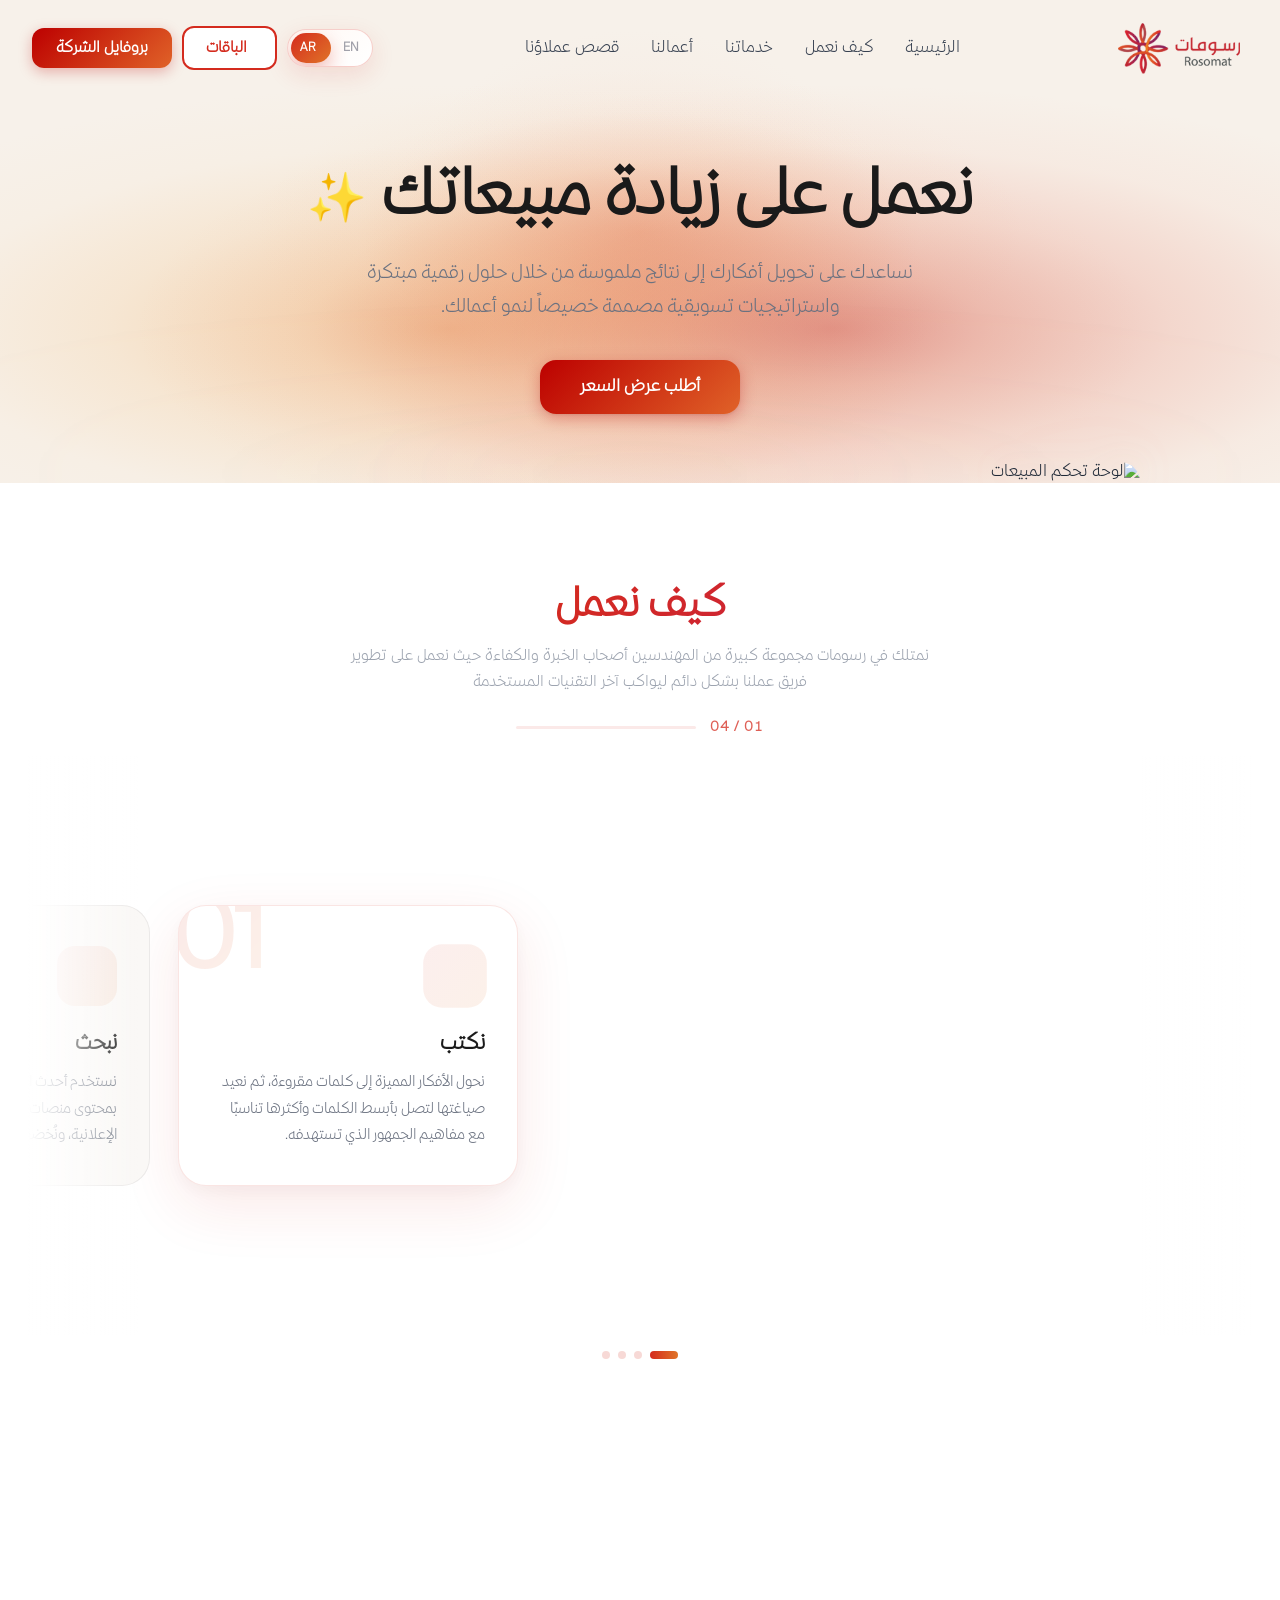
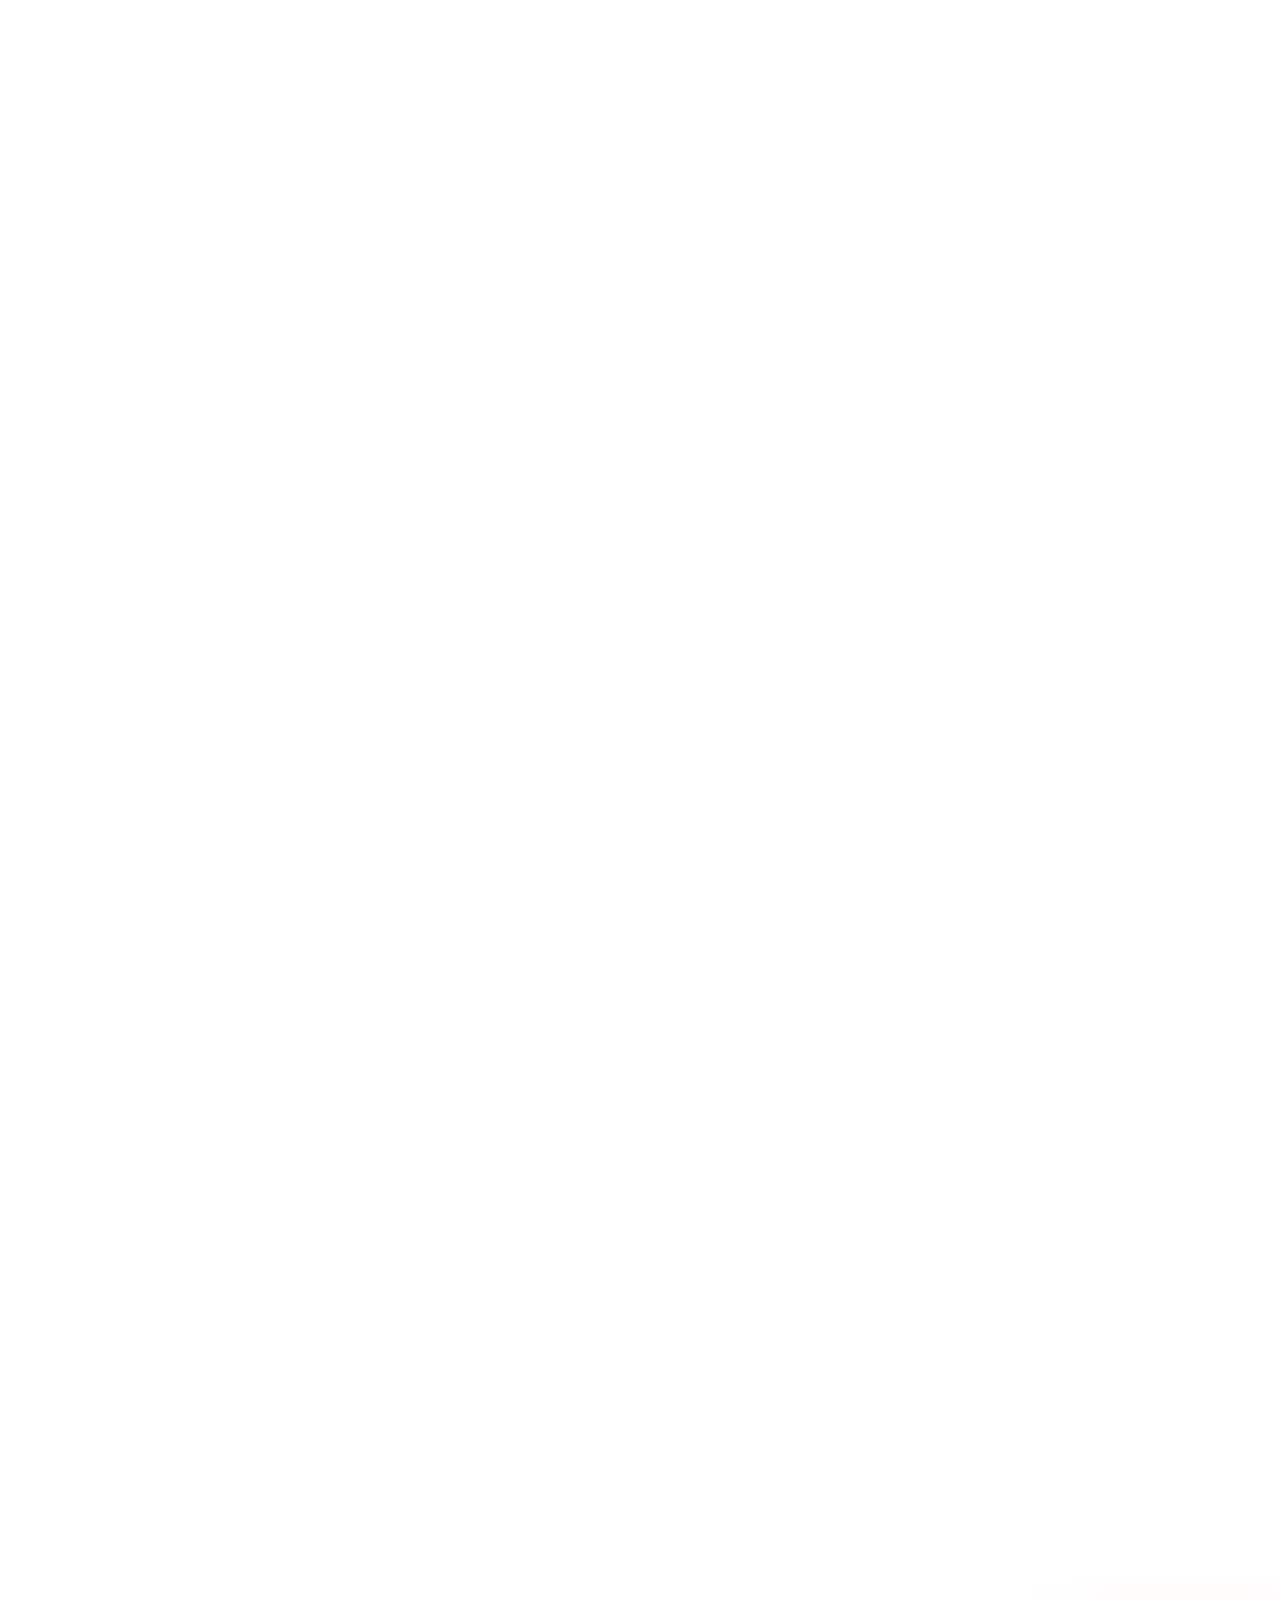
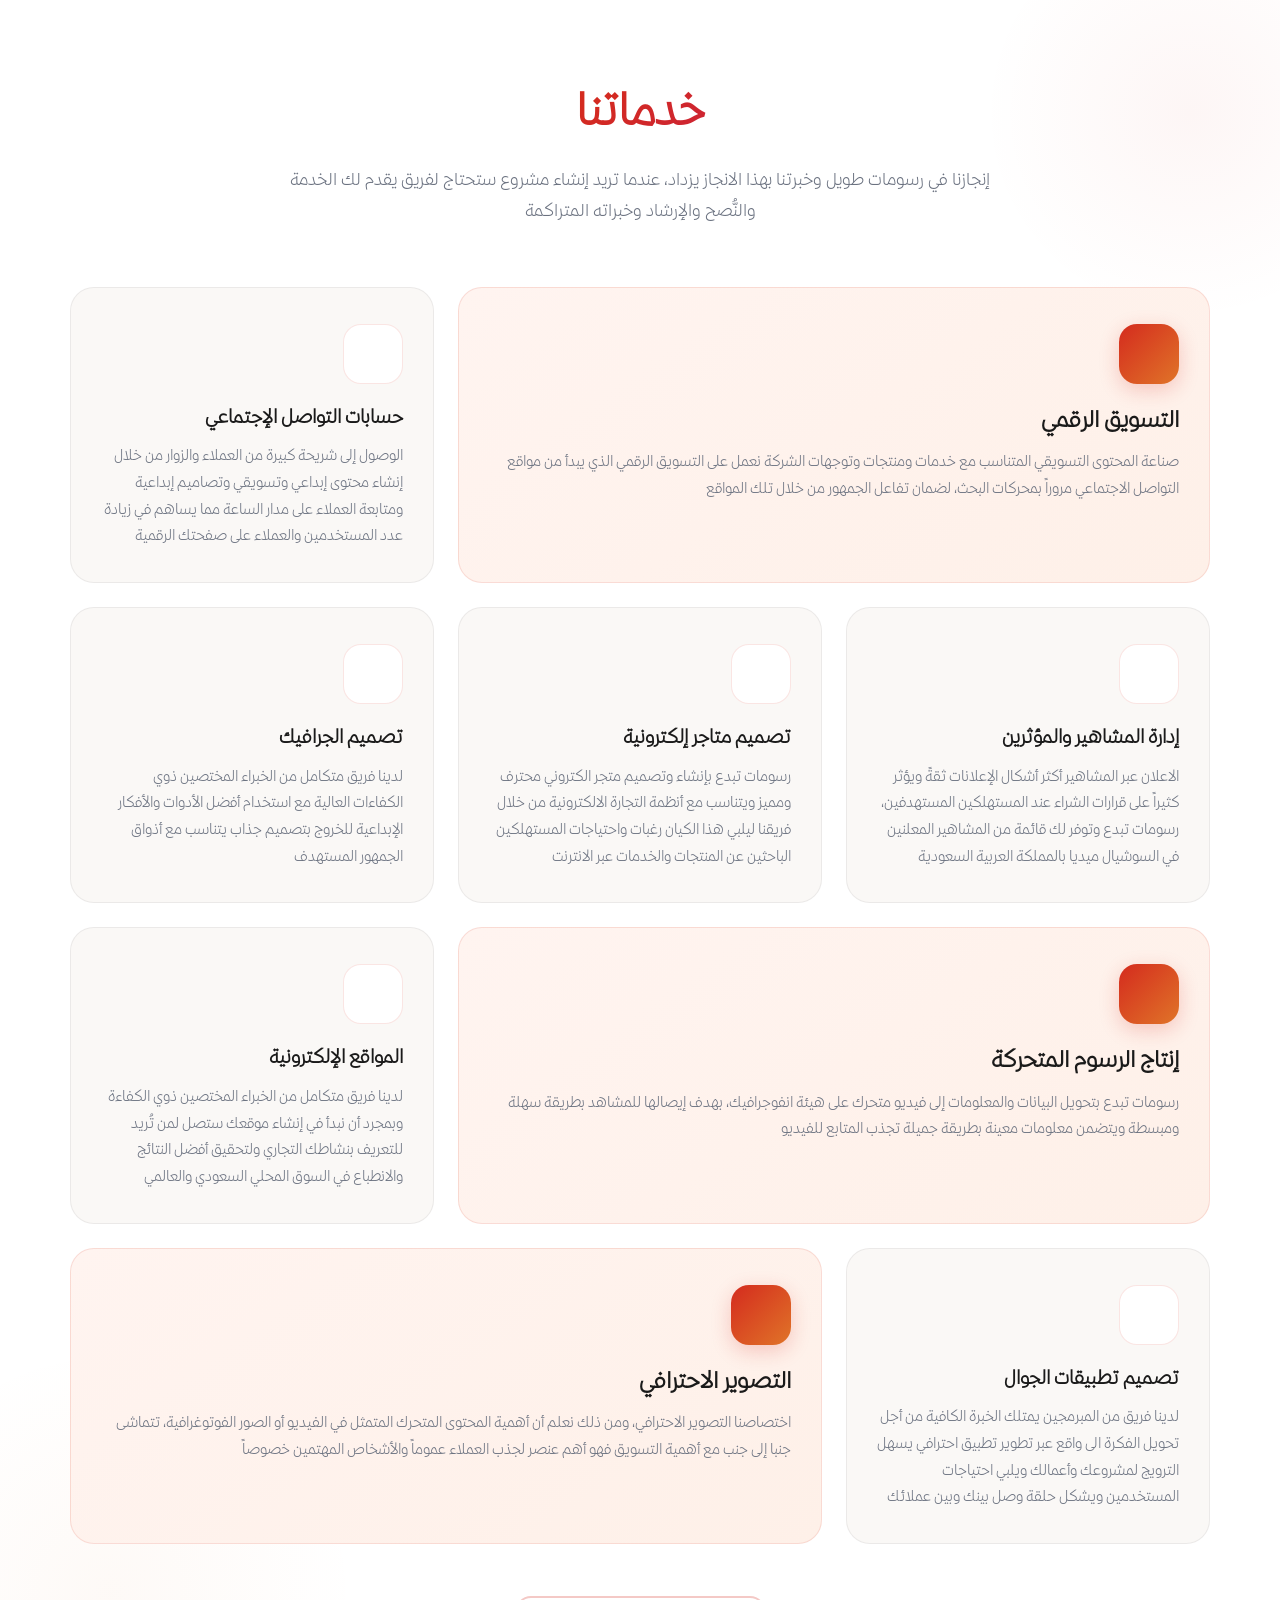
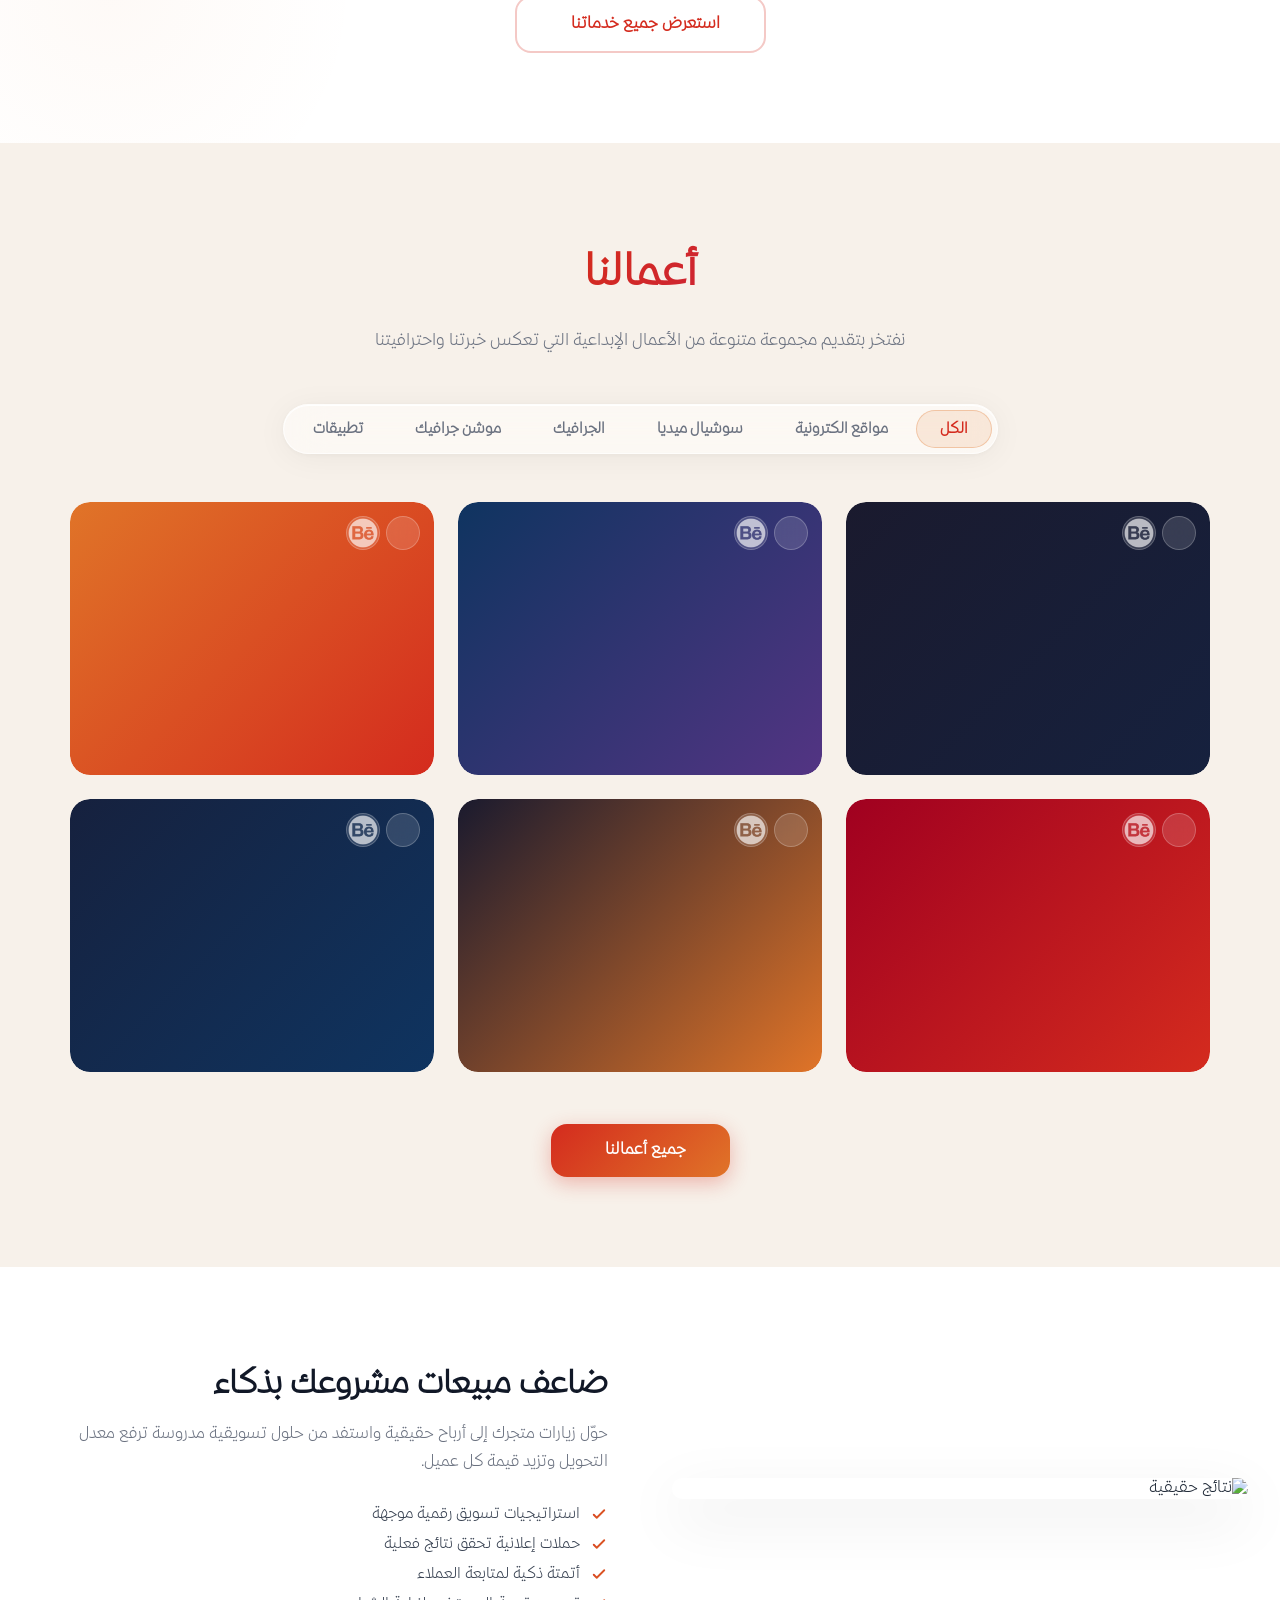
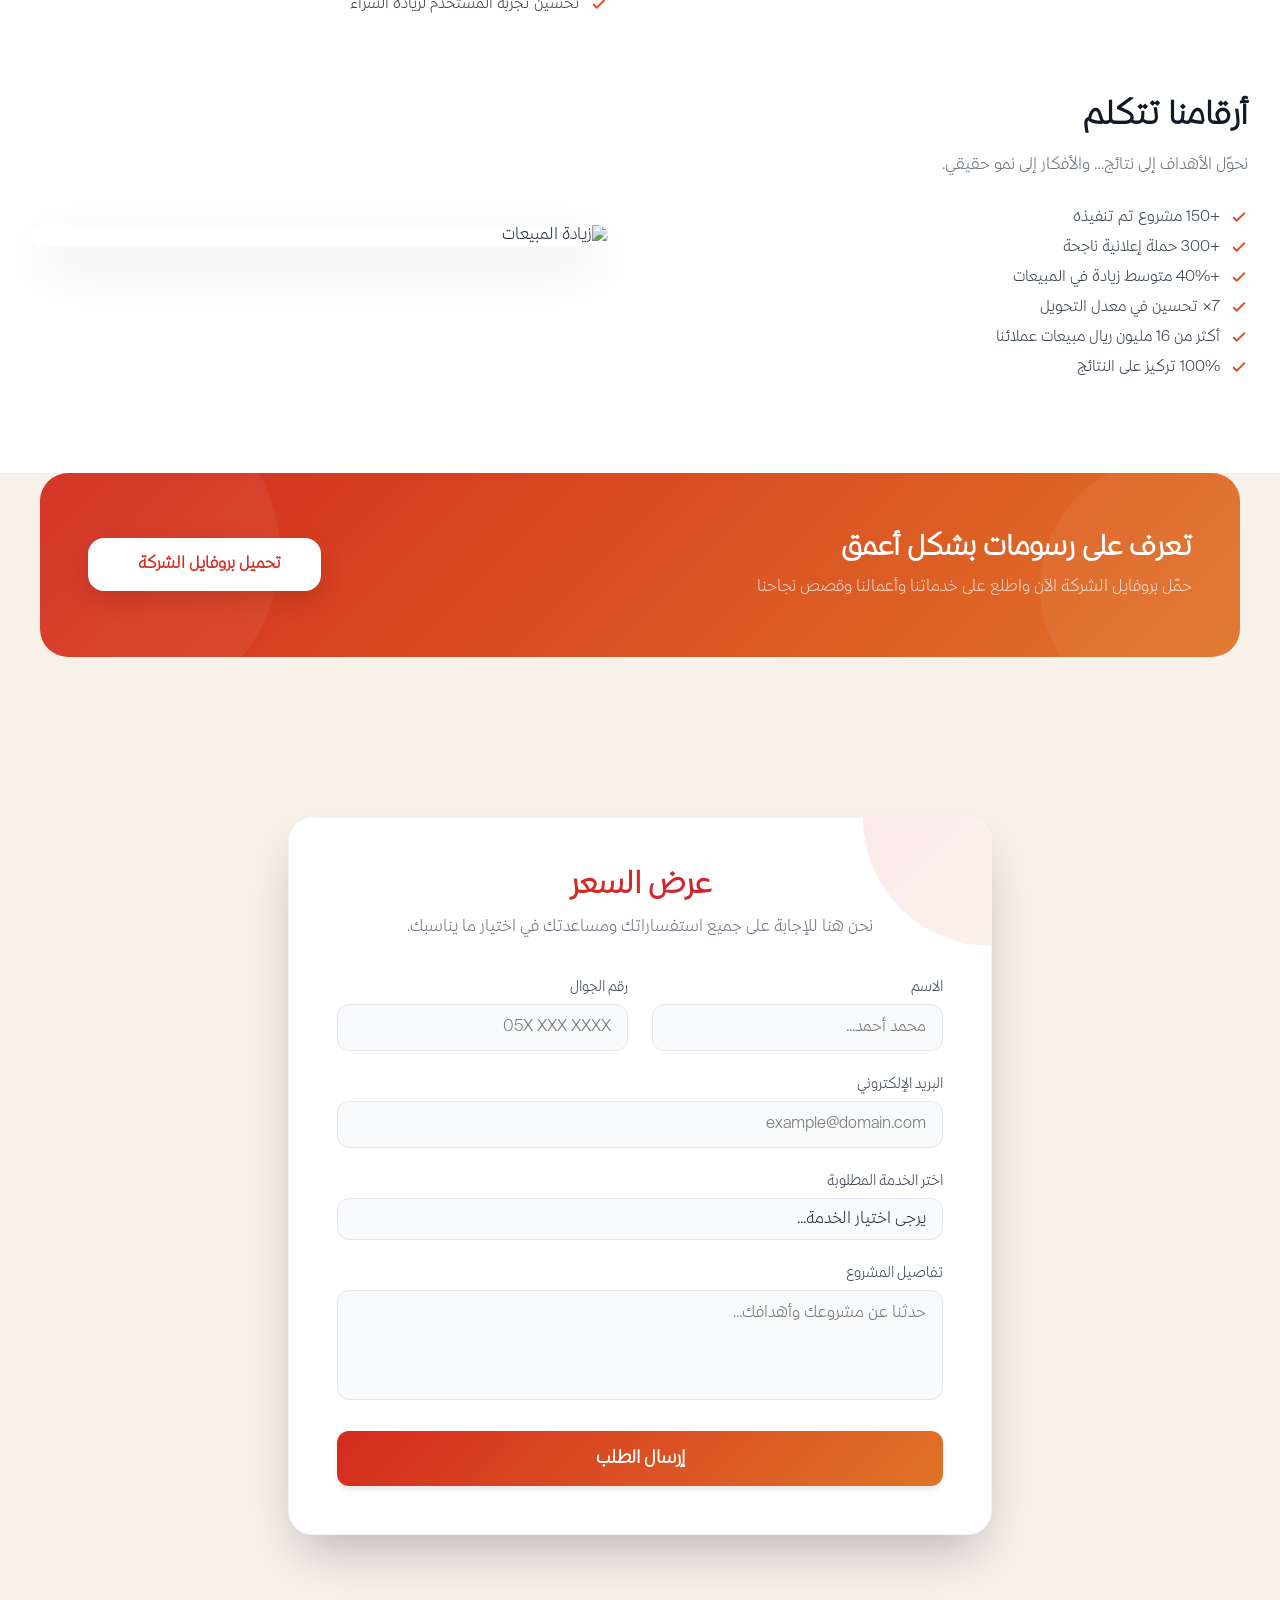
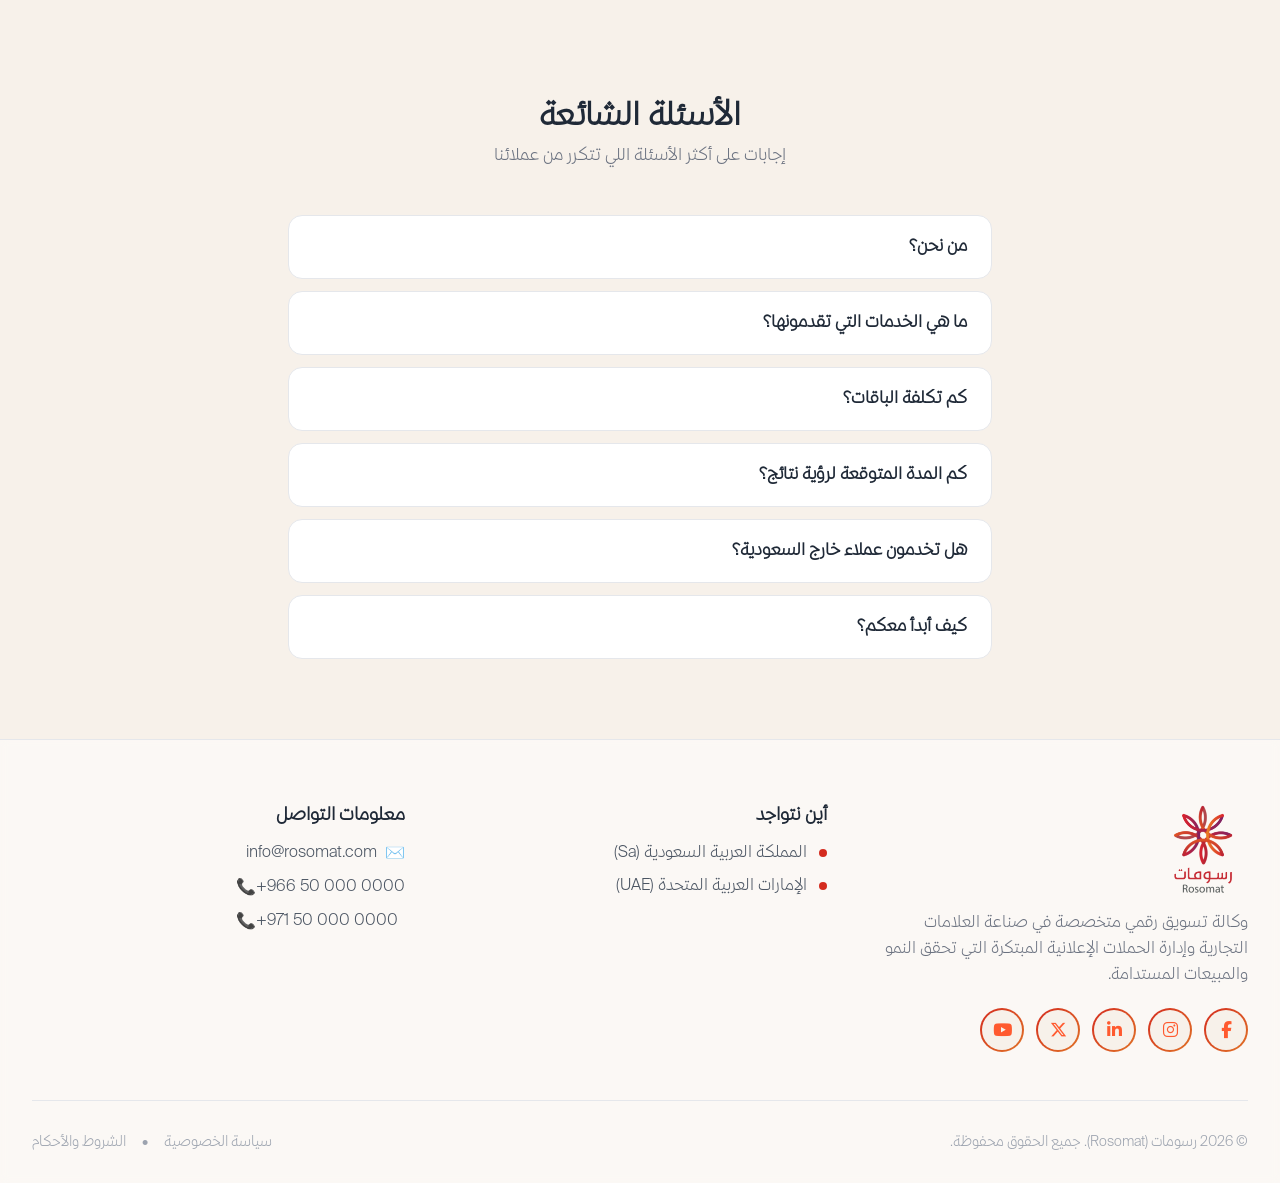
==== commit 8160dfaf: "Add WORKS_DATA.js file containing portfolio project details in Arabic" ====
--- a/index.html
+++ b/index.html
@@ -268,7 +268,7 @@
             <div class="portfolio-grid">
 
                 <!-- Websites -->
-                <div class="pf-item" data-category="websites">
+                <div class="pf-item" data-category="websites" data-work-id="ecommerce-store">
                     <div class="pf-item__inner">
                         <div class="pf-item__img" style="background: linear-gradient(135deg, #1a1a2e 0%, #16213e 100%);">
                             <i class="ri-global-line pf-item__placeholder-icon"></i>
@@ -281,7 +281,7 @@
                     </div>
                 </div>
 
-                <div class="pf-item" data-category="websites">
+                <div class="pf-item" data-category="websites" data-work-id="services-website">
                     <div class="pf-item__inner">
                         <div class="pf-item__img" style="background: linear-gradient(135deg, #0f3460 0%, #533483 100%);">
                             <i class="ri-code-s-slash-line pf-item__placeholder-icon"></i>
@@ -295,7 +295,7 @@
                 </div>
 
                 <!-- Social Media -->
-                <div class="pf-item" data-category="social">
+                <div class="pf-item" data-category="social" data-work-id="ad-campaign">
                     <div class="pf-item__inner">
                         <div class="pf-item__img" style="background: linear-gradient(135deg, #e07428 0%, #d42b1e 100%);">
                             <i class="ri-instagram-line pf-item__placeholder-icon"></i>
@@ -309,7 +309,7 @@
                 </div>
 
                 <!-- Graphic -->
-                <div class="pf-item" data-category="graphic">
+                <div class="pf-item" data-category="graphic" data-work-id="brand-identity">
                     <div class="pf-item__inner">
                         <div class="pf-item__img" style="background: linear-gradient(135deg, #a00020 0%, #d42b1e 100%);">
                             <i class="ri-palette-line pf-item__placeholder-icon"></i>
@@ -323,7 +323,7 @@
                 </div>
 
                 <!-- Motion -->
-                <div class="pf-item" data-category="motion">
+                <div class="pf-item" data-category="motion" data-work-id="motion-video">
                     <div class="pf-item__inner">
                         <div class="pf-item__img" style="background: linear-gradient(135deg, #1a1a2e 0%, #e07428 100%);">
                             <i class="ri-movie-2-line pf-item__placeholder-icon"></i>
@@ -337,7 +337,7 @@
                 </div>
 
                 <!-- Apps -->
-                <div class="pf-item" data-category="apps">
+                <div class="pf-item" data-category="apps" data-work-id="delivery-app">
                     <div class="pf-item__inner">
                         <div class="pf-item__img" style="background: linear-gradient(135deg, #16213e 0%, #0f3460 100%);">
                             <i class="ri-smartphone-line pf-item__placeholder-icon"></i>
--- a/style.css
+++ b/style.css
@@ -93,6 +93,7 @@
     justify-content: space-between;
     align-items: center;
     height: 96px;
+    gap: 16px;
 }
 .navbar__logo {
     flex-shrink: 0;
@@ -108,8 +109,9 @@
     flex: 1;
     justify-content: center;
     gap: 32px;
-}
-@media (min-width: 768px) {
+    min-width: 0;
+}
+@media (min-width: 1024px) {
     .navbar__links { display: flex; }
 }
 
@@ -172,7 +174,7 @@
 .navbar__hamburger.is-open span:nth-child(2) { opacity: 0; transform: scaleX(0); }
 .navbar__hamburger.is-open span:nth-child(3) { transform: translateY(-7px) rotate(-45deg); }
 
-@media (min-width: 768px) {
+@media (min-width: 1024px) {
     .navbar__hamburger { display: none; }
 }
 
@@ -183,8 +185,49 @@
     gap: 10px;
     flex-shrink: 0;
 }
-@media (min-width: 768px) {
+@media (min-width: 1024px) {
     .navbar__actions { display: flex; }
+}
+
+@media (min-width: 1024px) and (max-width: 1199px) {
+    .navbar__row {
+        gap: 12px;
+    }
+
+    .navbar__links {
+        gap: 18px;
+    }
+
+    .nav-link {
+        font-size: 0.92rem;
+    }
+
+    .navbar__packages,
+    .navbar__cta {
+        padding: 10px 18px;
+        font-size: 0.88rem;
+    }
+}
+
+@media (max-width: 1023px) {
+    .navbar__row {
+        height: 88px;
+    }
+
+    .navbar__logo-img {
+        height: 56px;
+    }
+}
+
+@media (max-width: 767px) {
+    .navbar__row {
+        height: 80px;
+        gap: 12px;
+    }
+
+    .navbar__logo-img {
+        height: 48px;
+    }
 }
 
 /* ── Navbar CTA Button ── */
@@ -265,29 +308,42 @@
 .navbar__links.is-open {
     display: flex;
     flex-direction: column;
-    align-items: center;
-    gap: 0;
+    align-items: stretch;
+    gap: 4px;
     position: absolute;
-    top: 96px;
-    left: 0;
-    right: 0;
-    background: rgba(247, 241, 234, 0.97);
-    backdrop-filter: blur(16px);
-    -webkit-backdrop-filter: blur(16px);
-    border-bottom: 1px solid rgba(0,0,0,0.08);
-    padding: 16px 0 24px;
+    top: calc(100% + 12px);
+    left: 16px;
+    right: 16px;
+    max-height: calc(100vh - 120px);
+    overflow-y: auto;
+    background: rgba(247, 241, 234, 0.98);
+    backdrop-filter: blur(20px);
+    -webkit-backdrop-filter: blur(20px);
+    border: 1px solid rgba(0,0,0,0.08);
+    border-radius: 24px;
+    padding: 12px;
     z-index: 49;
-    box-shadow: 0 8px 24px rgba(0,0,0,0.08);
+    box-shadow: 0 20px 50px rgba(0,0,0,0.12);
 }
 .navbar__links.is-open .nav-link {
     width: 100%;
-    text-align: center;
-    padding: 14px 24px;
-    font-size: 1.05rem;
-    border-bottom: 1px solid rgba(0,0,0,0.05);
+    text-align: right;
+    padding: 14px 16px;
+    font-size: 1rem;
+    border: 1px solid transparent;
+    border-radius: 16px;
 }
 .navbar__links.is-open .nav-link:last-child {
     border-bottom: none;
+}
+
+.navbar__links.is-open .nav-link:hover {
+    background: rgba(212, 43, 30, 0.06);
+    border-color: rgba(212, 43, 30, 0.10);
+}
+
+.navbar__links.is-open .nav-link::after {
+    display: none;
 }
 
 /* Packages link in mobile menu */
@@ -299,8 +355,8 @@
     justify-content: center;
     align-items: center;
     gap: 6px;
-    width: auto;
-    margin: 12px auto 0;
+    width: 100%;
+    margin: 8px 0 0;
     padding: 12px 28px;
     font-size: 1rem;
     font-weight: 800;
@@ -316,6 +372,31 @@
     color: #fff;
     background: linear-gradient(135deg, #d42b1e 0%, #e07428 100%);
     border-color: transparent;
+}
+
+body.nav-menu-open {
+    overflow: hidden;
+}
+
+@media (max-width: 767px) {
+    .navbar__links.is-open {
+        top: calc(100% + 10px);
+        left: 12px;
+        right: 12px;
+        max-height: calc(100vh - 100px);
+        padding: 10px;
+        border-radius: 20px;
+    }
+
+    .navbar__links.is-open .nav-link {
+        padding: 13px 14px;
+        font-size: 0.96rem;
+    }
+
+    .navbar__links.is-open .navbar__packages--mobile {
+        padding: 12px 18px;
+        font-size: 0.95rem;
+    }
 }
 
 /* ============================================================
@@ -1968,6 +2049,12 @@
     margin-left: auto;
     margin-right: auto;
     isolation: isolate;
+    scrollbar-width: none;
+}
+
+.portfolio-filters::-webkit-scrollbar,
+.aw-filters::-webkit-scrollbar {
+    display: none;
 }
 
 /* ── Active Pill — light orange, persists on selected category ── */
@@ -2348,6 +2435,25 @@
 }
 
 /* ── Mobile tweaks ── */
+@media (max-width: 1024px) {
+    .portfolio-filters,
+    .aw-filters {
+        justify-content: flex-start;
+        width: min(100%, 1000px);
+        max-width: 100%;
+        overflow-x: auto;
+        overflow-y: hidden;
+        -webkit-overflow-scrolling: touch;
+        scroll-snap-type: x proximity;
+        padding: 5px;
+    }
+
+    .pf-filter {
+        flex: 0 0 auto;
+        scroll-snap-align: start;
+    }
+}
+
 @media (max-width: 768px) {
     .portfolio-grid {
         grid-template-columns: 1fr;
@@ -2358,11 +2464,8 @@
     .aw-filters {
         gap: 3px;
         padding: 4px;
-        flex-wrap: nowrap;
-        overflow-x: auto;
-        -webkit-overflow-scrolling: touch;
-        width: auto;
-        max-width: 100%;
+        width: 100%;
+        border-radius: 24px;
     }
     .pf-filter {
         padding: 8px 14px;
@@ -3167,21 +3270,102 @@
     background: linear-gradient(90deg, #d42b1e, #e07428);
 }
 
+@media (max-width: 1023px) {
+    .process-section {
+        height: auto;
+        padding: 0 0 72px;
+    }
+
+    .process-sticky {
+        position: relative;
+        top: auto;
+        height: auto;
+        overflow: visible;
+        justify-content: flex-start;
+        padding-top: 104px;
+    }
+
+    .process-hdr {
+        margin-bottom: 20px;
+        padding: 0 20px;
+    }
+
+    .process-subtitle {
+        max-width: 720px;
+        font-size: 0.98rem;
+    }
+
+    .process-ind {
+        margin-bottom: 18px;
+    }
+
+    .process-ind__bar {
+        width: min(180px, 38vw);
+    }
+
+    .process-track-wrap {
+        overflow-x: auto;
+        overflow-y: visible;
+        align-items: stretch;
+        scroll-snap-type: x mandatory;
+        -webkit-overflow-scrolling: touch;
+        scrollbar-width: none;
+        padding: 0 20px 12px;
+    }
+
+    .process-track-wrap::-webkit-scrollbar {
+        display: none;
+    }
+
+    .process-track-wrap::before,
+    .process-track-wrap::after {
+        width: 72px;
+    }
+
+    .process-track {
+        gap: 20px;
+        padding: 12px 0;
+        width: max-content;
+    }
+
+    .process-card {
+        width: min(420px, calc(100vw - 88px));
+        min-height: 100%;
+        opacity: 1;
+        transform: none;
+        scroll-snap-align: center;
+        scroll-snap-stop: always;
+    }
+
+    .process-card.is-active {
+        transform: translateY(-4px);
+    }
+
+    .process-dots {
+        padding: 12px 0 0;
+    }
+}
+
 /* Mobile: smaller cards, shorter section */
-@media (max-width: 640px) {
+@media (max-width: 767px) {
     .process-section {
-        height: 280vh;
+        padding-bottom: 56px;
     }
     .process-sticky {
         padding-top: 88px;
     }
+    .process-hdr {
+        padding: 0 16px;
+    }
     .process-card {
-        width: 270px;
+        width: calc(100vw - 56px);
         padding: 32px 24px 28px;
     }
     .process-track {
-        padding: 16px 40px;
-        gap: 20px;
+        gap: 16px;
+    }
+    .process-track-wrap {
+        padding: 0 12px 10px;
     }
     .process-ind__bar {
         width: 120px;
@@ -3192,6 +3376,13 @@
     }
     .process-card__bg-num {
         font-size: 4.5rem;
+    }
+    .process-card__title {
+        font-size: 1.15rem;
+    }
+    .process-card__desc {
+        font-size: 0.86rem;
+        line-height: 1.75;
     }
 }
 
@@ -3420,6 +3611,20 @@
     animation: awFilterReveal 0.72s cubic-bezier(0.34, 1.56, 0.64, 1) forwards;
 }
 
+@media (max-width: 1024px) {
+    .aw-portfolio .aw-filters {
+        top: 104px;
+        margin-bottom: 32px;
+    }
+}
+
+@media (max-width: 768px) {
+    .aw-portfolio .aw-filters {
+        top: 88px;
+        margin-bottom: 24px;
+    }
+}
+
 @keyframes awFilterReveal {
     0%   { opacity: 0; transform: translateY(-32px) scale(0.88); }
     100% { opacity: 1; transform: translateY(0)     scale(1);    }
@@ -3440,7 +3645,7 @@
 }
 
 .aw-cta-card {
-    background: linear-gradient(135deg, #1a1a1a 0%, #2d2d2d 100%);
+    background: linear-gradient(135deg, #c72318 0%, #d96820 100%);
     border-radius: 28px;
     padding: 56px 48px;
     text-align: center;
@@ -3456,7 +3661,7 @@
     width: 400px;
     height: 400px;
     border-radius: 50%;
-    background: radial-gradient(circle, rgba(212,43,30,0.15) 0%, transparent 70%);
+    background: radial-gradient(circle, rgba(255,255,255,0.18) 0%, transparent 70%);
     pointer-events: none;
 }
 
@@ -3468,7 +3673,7 @@
     width: 350px;
     height: 350px;
     border-radius: 50%;
-    background: radial-gradient(circle, rgba(224,116,40,0.12) 0%, transparent 70%);
+    background: radial-gradient(circle, rgba(0,0,0,0.10) 0%, transparent 70%);
     pointer-events: none;
 }
 
@@ -3496,11 +3701,14 @@
     padding: 16px 44px;
     font-size: 1rem;
     font-weight: 700;
-    color: #ffffff;
-    background: linear-gradient(135deg, #d42b1e 0%, #e07428 100%);
+    color: #c72318;
+    background: #ffffff;
     border-radius: 16px;
     text-decoration: none;
-    box-shadow: 0 8px 24px rgba(212, 43, 30, 0.35);
+    border: none;
+    cursor: pointer;
+    font-family: inherit;
+    box-shadow: 0 8px 24px rgba(0, 0, 0, 0.15);
     transition: all 0.35s cubic-bezier(0.34, 1.56, 0.64, 1);
     position: relative;
     z-index: 1;
@@ -3508,7 +3716,9 @@
 
 .aw-cta-card__btn:hover {
     transform: translateY(-3px) scale(1.03);
-    box-shadow: 0 12px 36px rgba(212, 43, 30, 0.45);
+    box-shadow: 0 12px 36px rgba(0, 0, 0, 0.22);
+    background: #fff5f3;
+    color: #c72318;
 }
 
 .aw-cta-card__btn span,
@@ -3527,3 +3737,118 @@
         padding: 40px 24px;
     }
 }
+
+/* ============================================================
+   CTA CONTACT POPUP MODAL
+   ============================================================ */
+.cta-modal-overlay {
+    position: fixed;
+    inset: 0;
+    background: rgba(0, 0, 0, 0.55);
+    backdrop-filter: blur(4px);
+    -webkit-backdrop-filter: blur(4px);
+    z-index: 9999;
+    display: flex;
+    align-items: center;
+    justify-content: center;
+    padding: 20px;
+    opacity: 0;
+    visibility: hidden;
+    transition: opacity 0.3s ease, visibility 0.3s ease;
+}
+
+.cta-modal-overlay.is-open {
+    opacity: 1;
+    visibility: visible;
+}
+
+.cta-modal {
+    background: #ffffff;
+    border-radius: 24px;
+    padding: 48px 40px 40px;
+    width: 100%;
+    max-width: 560px;
+    max-height: 90vh;
+    overflow-y: auto;
+    position: relative;
+    transform: translateY(32px) scale(0.97);
+    transition: transform 0.35s cubic-bezier(0.34, 1.56, 0.64, 1);
+    box-shadow: 0 24px 64px rgba(0, 0, 0, 0.18);
+}
+
+.cta-modal-overlay.is-open .cta-modal {
+    transform: translateY(0) scale(1);
+}
+
+.cta-modal__close {
+    position: absolute;
+    top: 16px;
+    left: 16px;
+    width: 36px;
+    height: 36px;
+    border-radius: 50%;
+    border: none;
+    background: #f5f5f5;
+    color: #555;
+    font-size: 1.1rem;
+    cursor: pointer;
+    display: flex;
+    align-items: center;
+    justify-content: center;
+    transition: background 0.2s, color 0.2s;
+    z-index: 2;
+}
+
+.cta-modal__close:hover {
+    background: #ffe5e5;
+    color: #c72318;
+}
+
+.cta-modal__header {
+    margin-bottom: 28px;
+    text-align: center;
+}
+
+.cta-modal__title {
+    font-size: 1.5rem;
+    font-weight: 800;
+    color: #1a1a1a;
+    margin: 0 0 8px;
+}
+
+.cta-modal__desc {
+    font-size: 0.95rem;
+    color: #777;
+    margin: 0;
+}
+
+.cta-modal__success {
+    text-align: center;
+    padding: 32px 0;
+    display: none;
+}
+
+.cta-modal__success-icon {
+    font-size: 3rem;
+    color: #c72318;
+    margin-bottom: 12px;
+}
+
+.cta-modal__success-title {
+    font-size: 1.3rem;
+    font-weight: 800;
+    color: #1a1a1a;
+    margin: 0 0 8px;
+}
+
+.cta-modal__success-msg {
+    font-size: 0.95rem;
+    color: #777;
+    margin: 0;
+}
+
+@media (max-width: 600px) {
+    .cta-modal {
+        padding: 40px 20px 28px;
+    }
+}
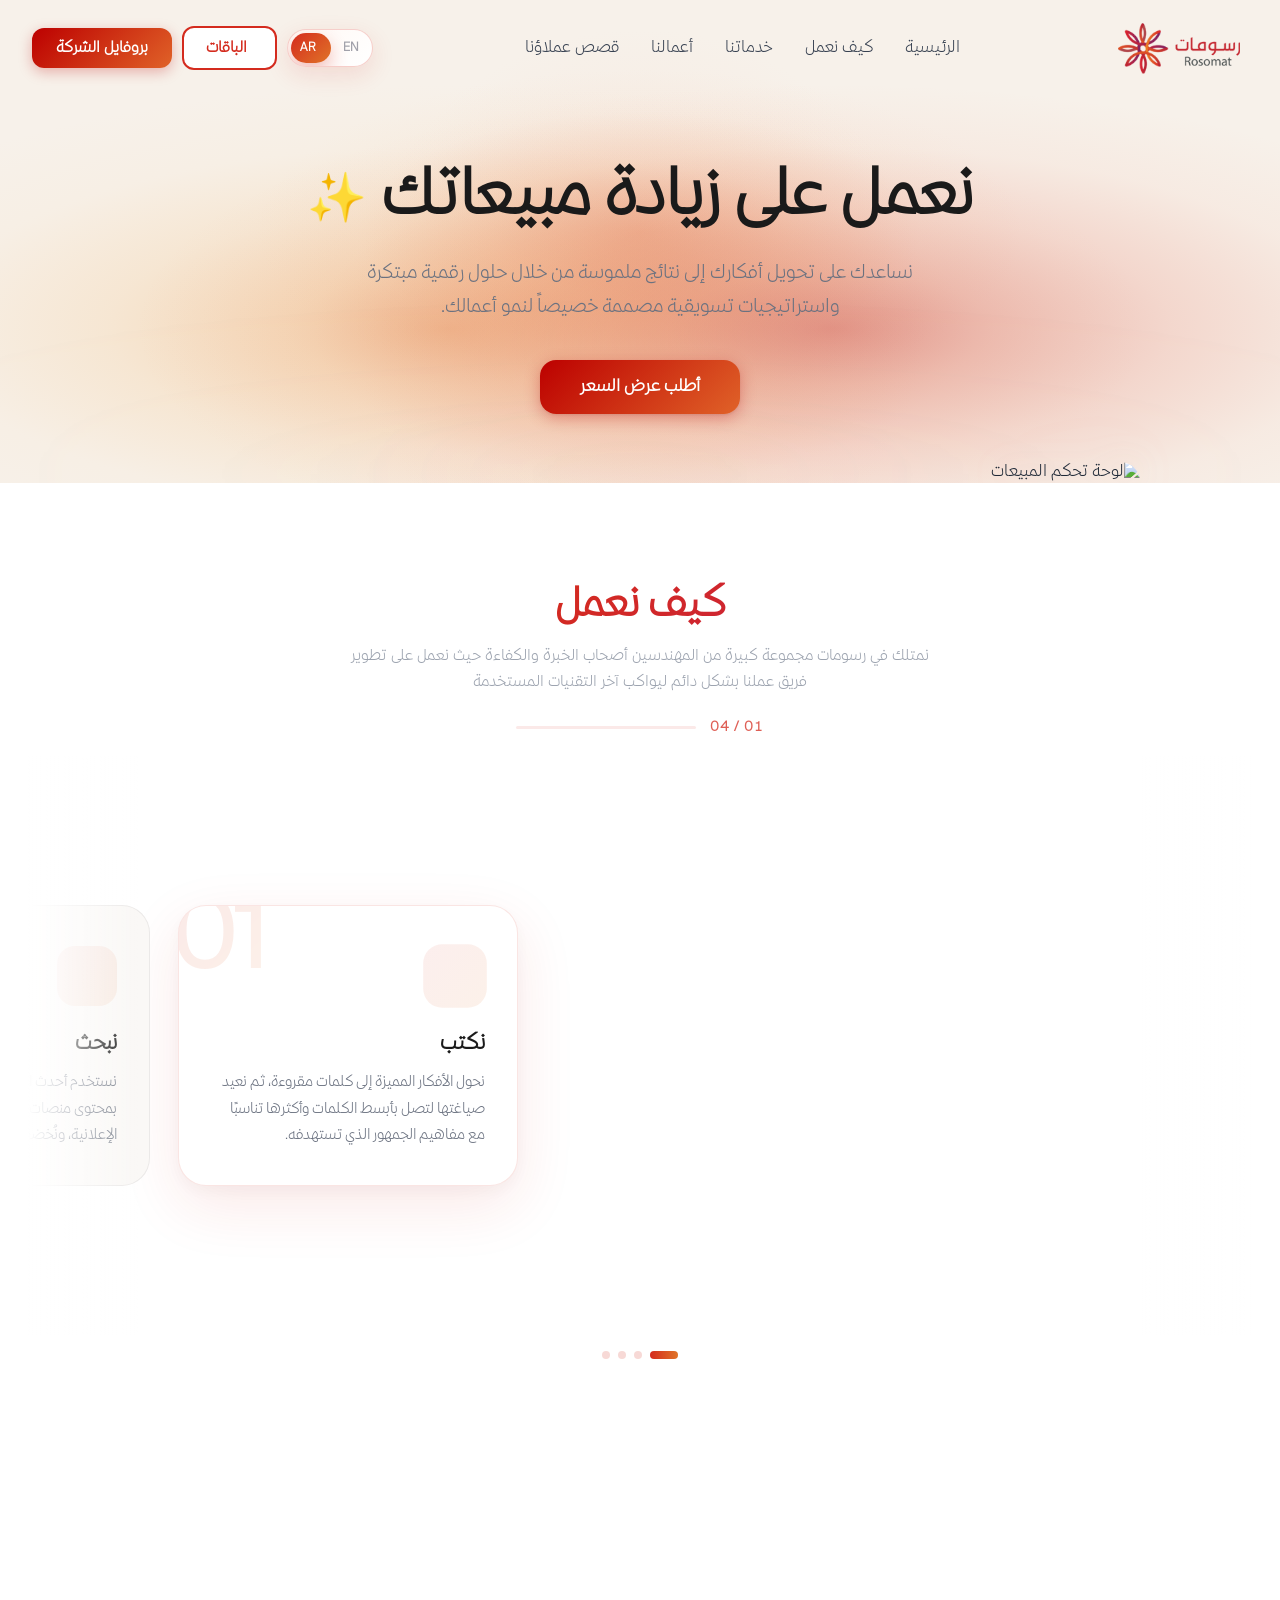
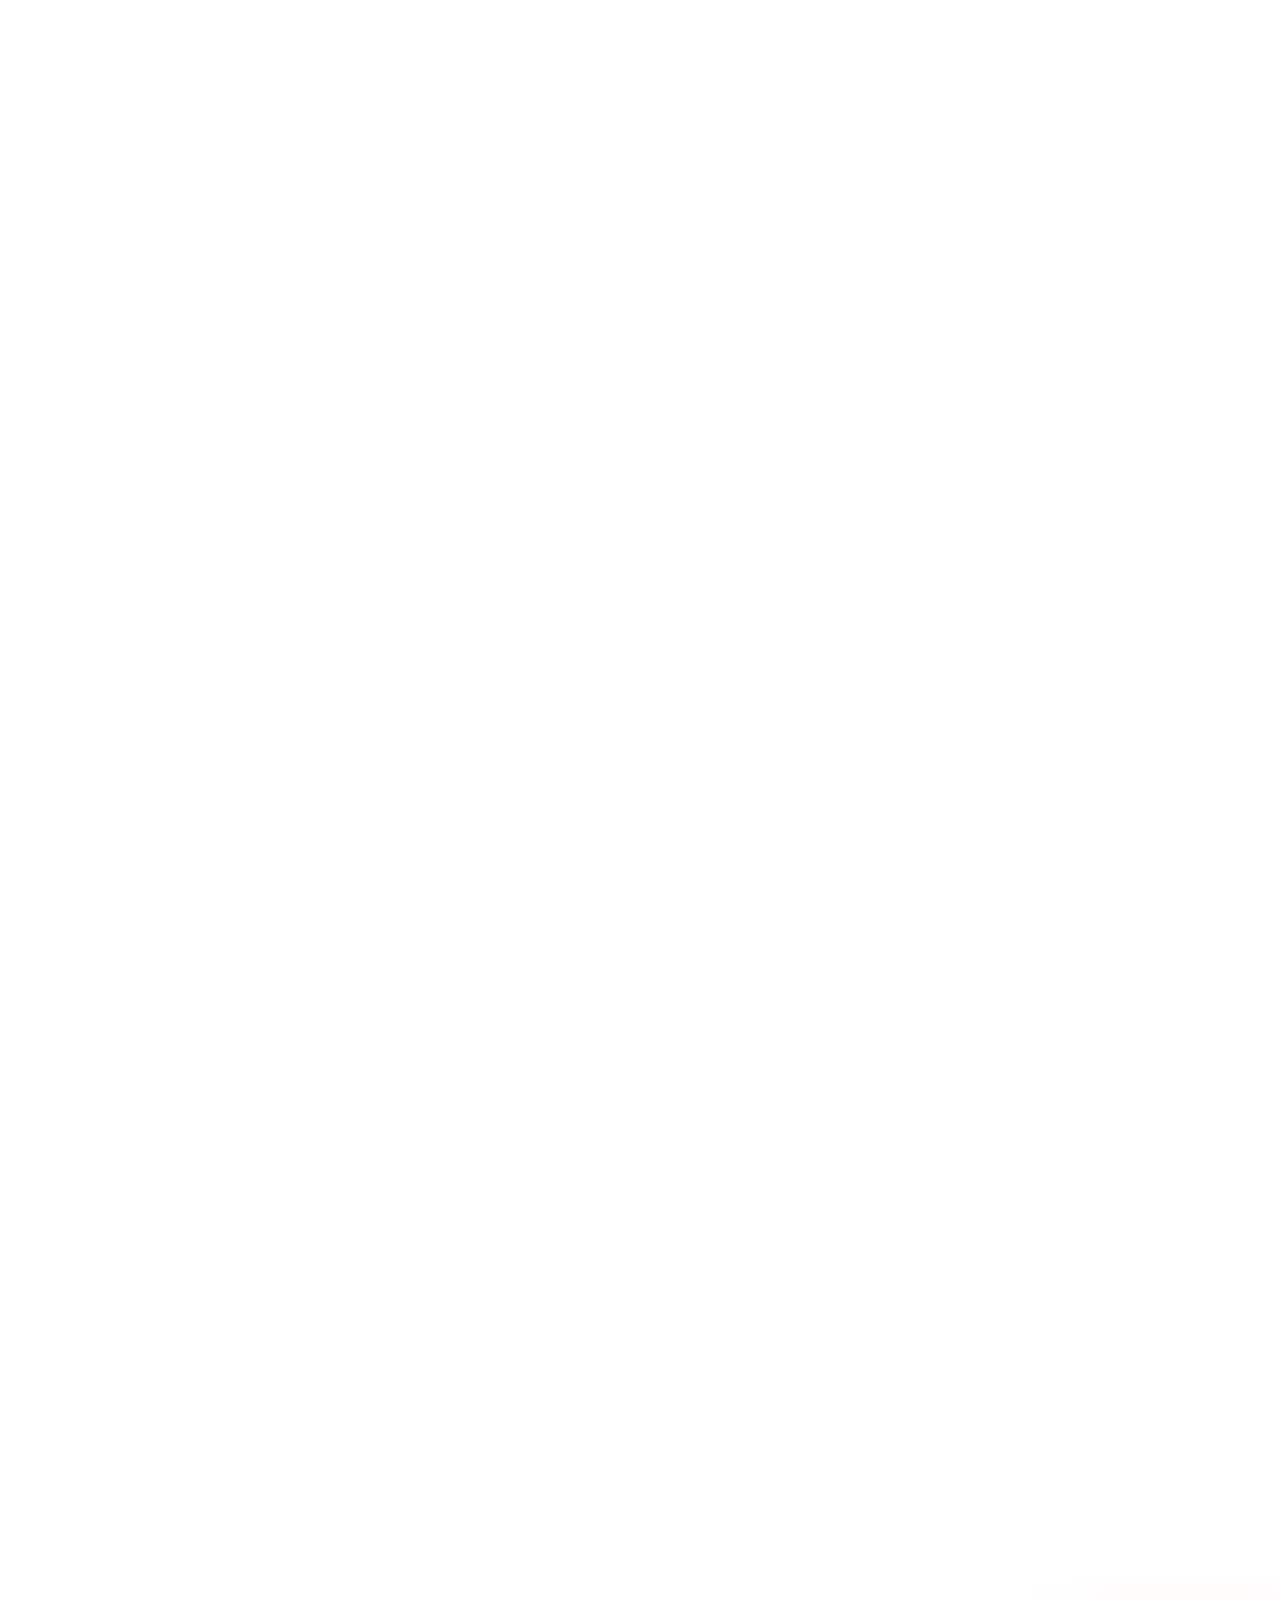
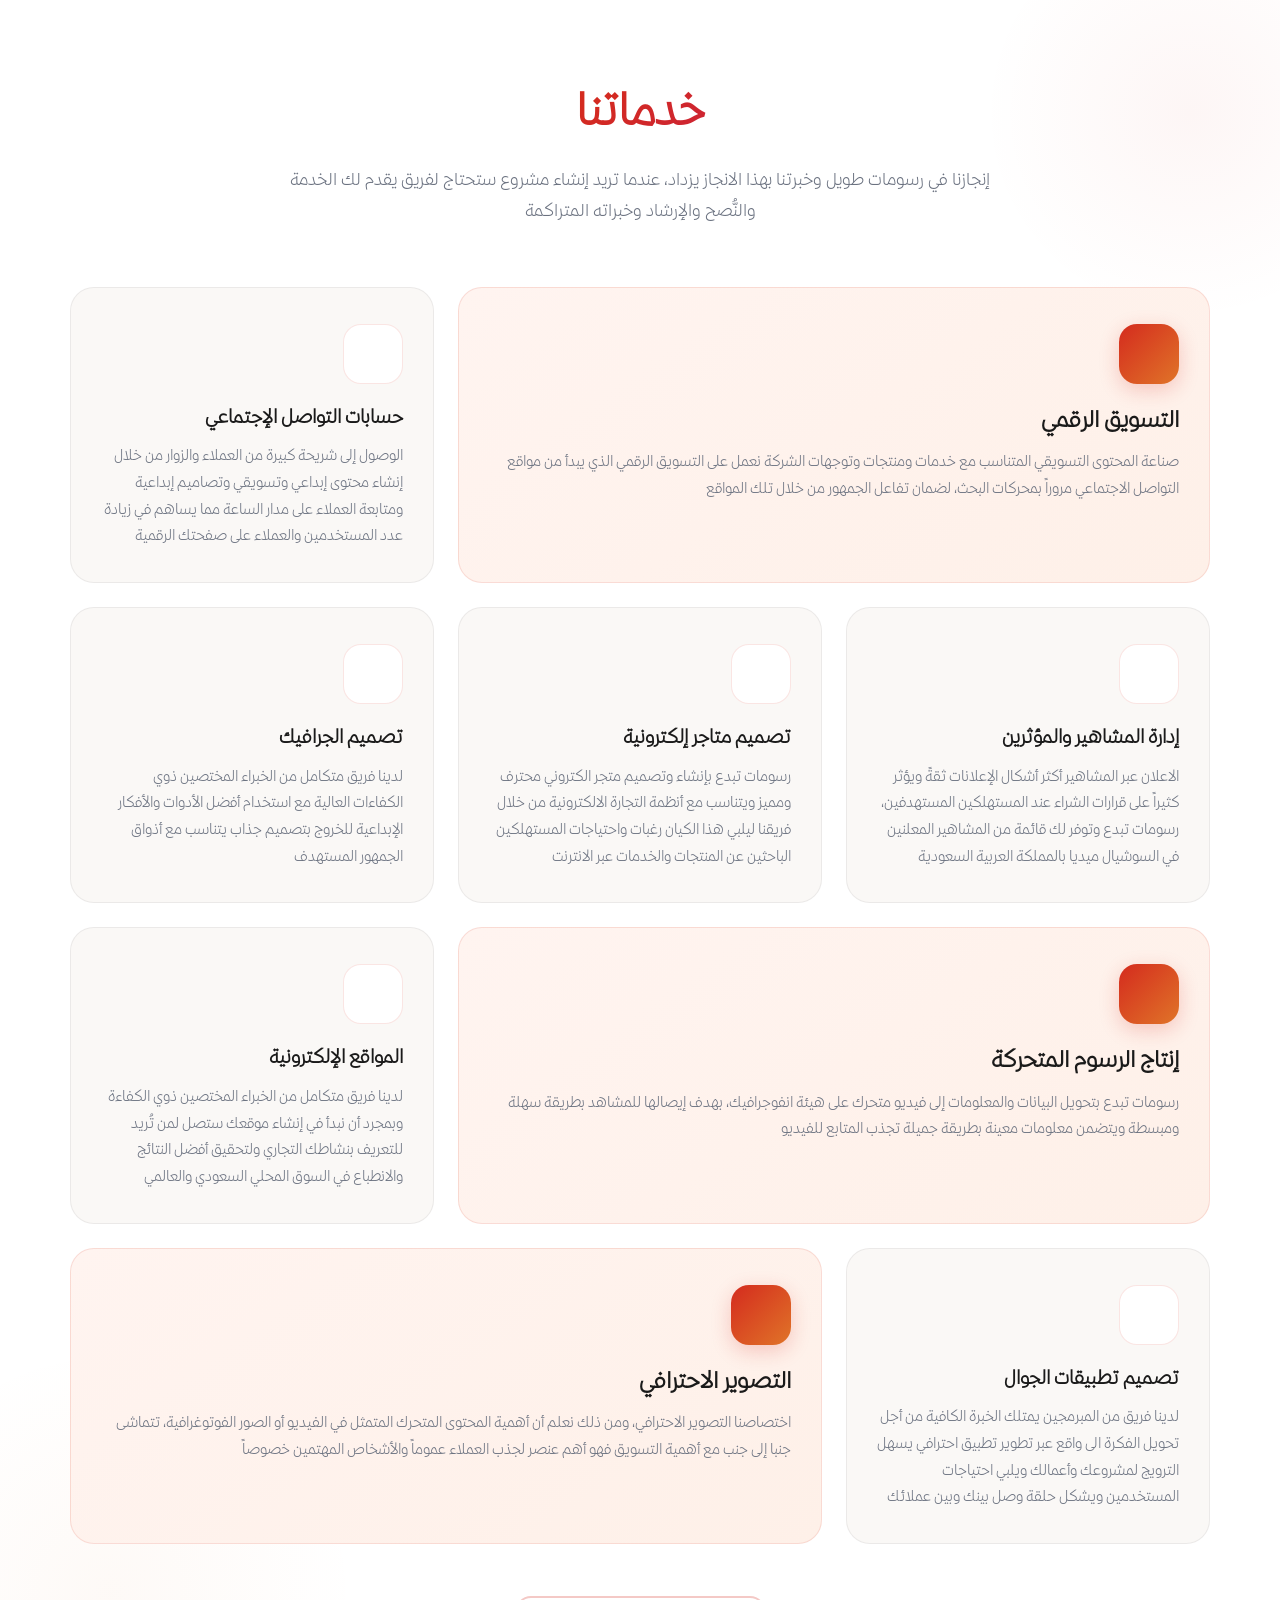
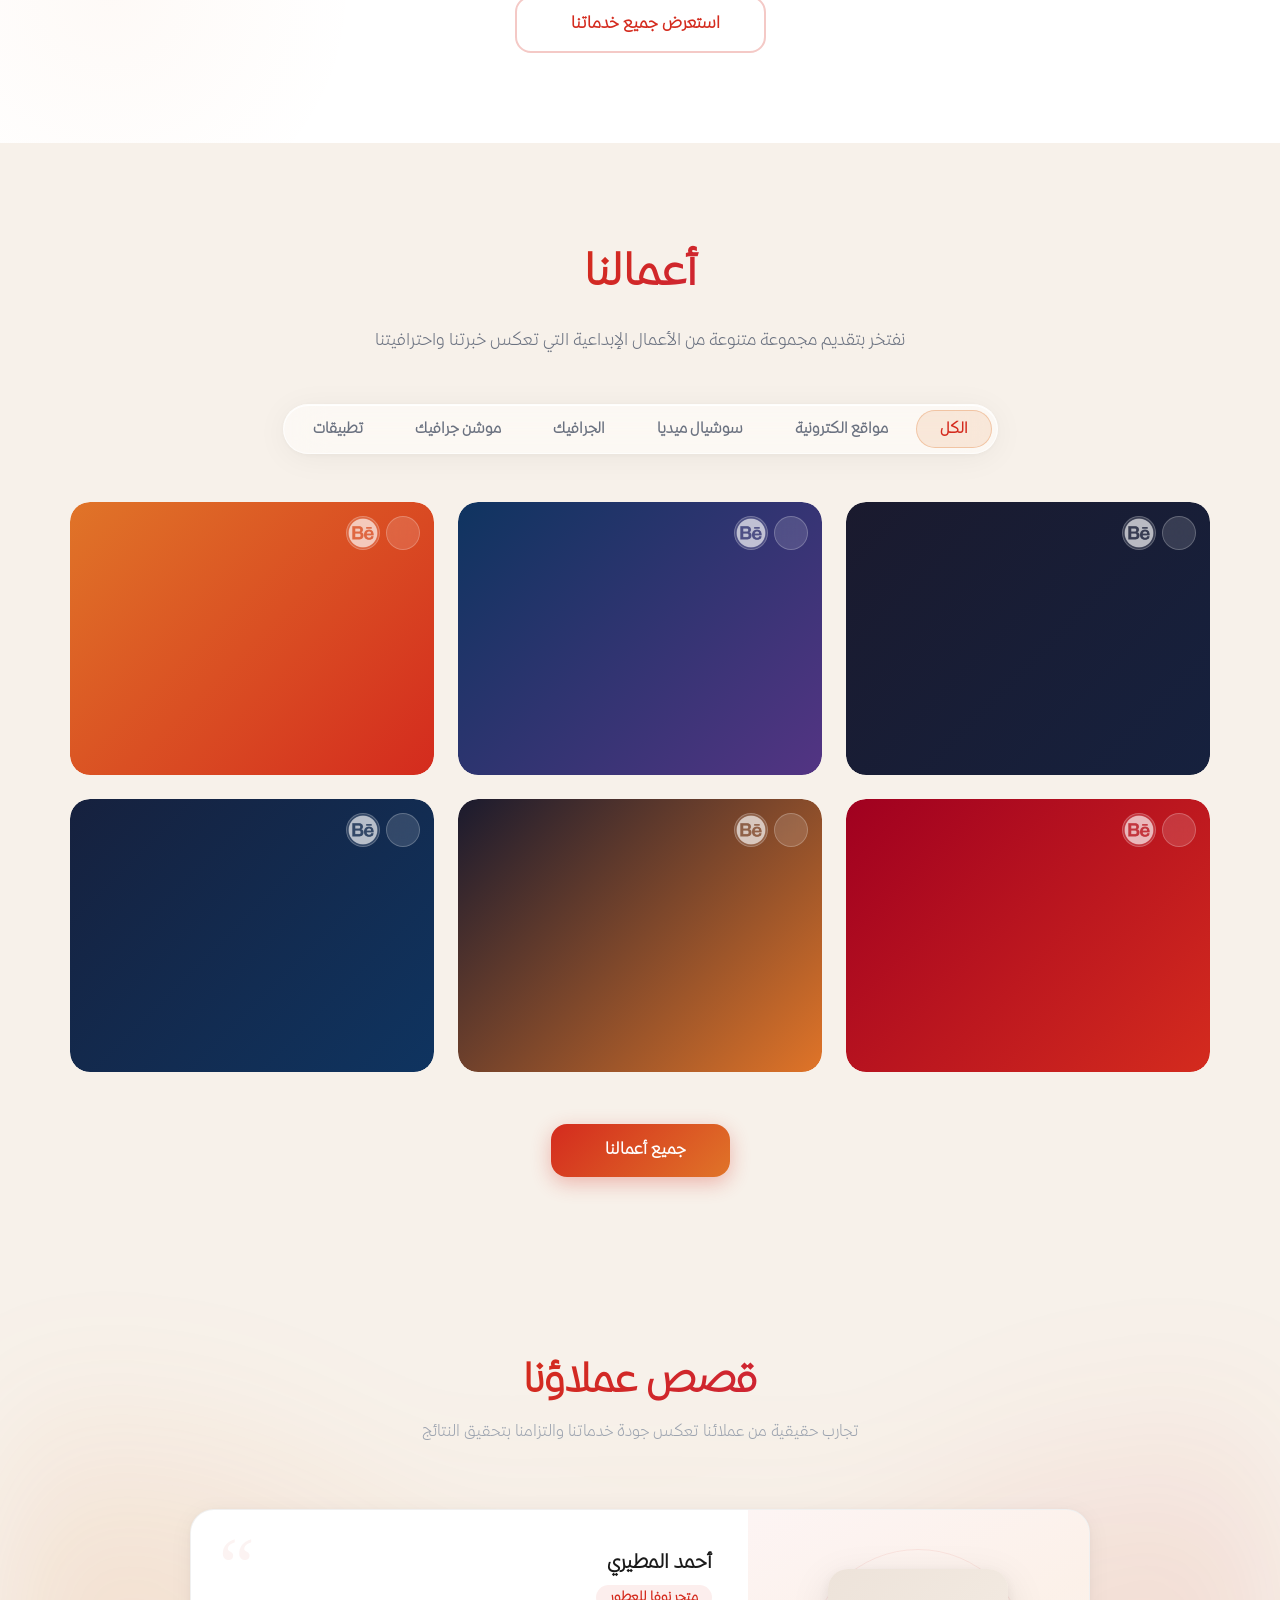
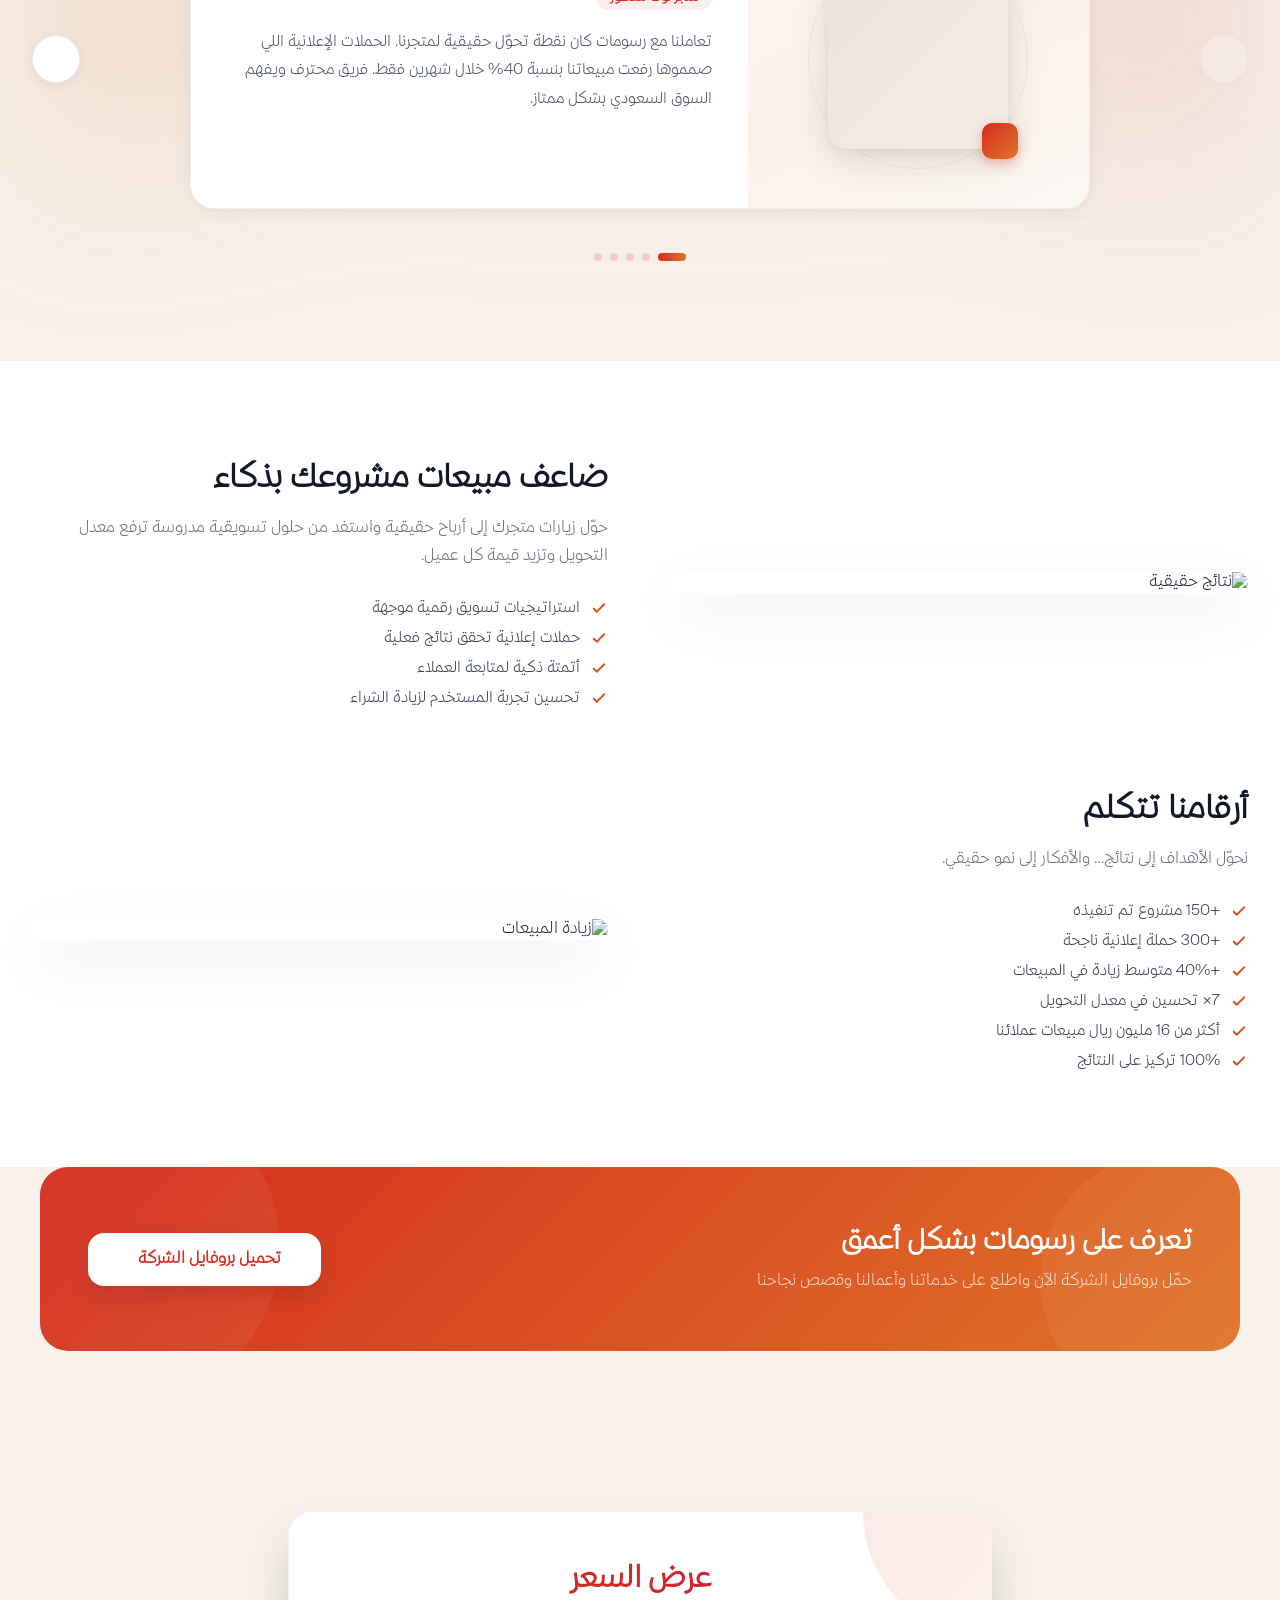
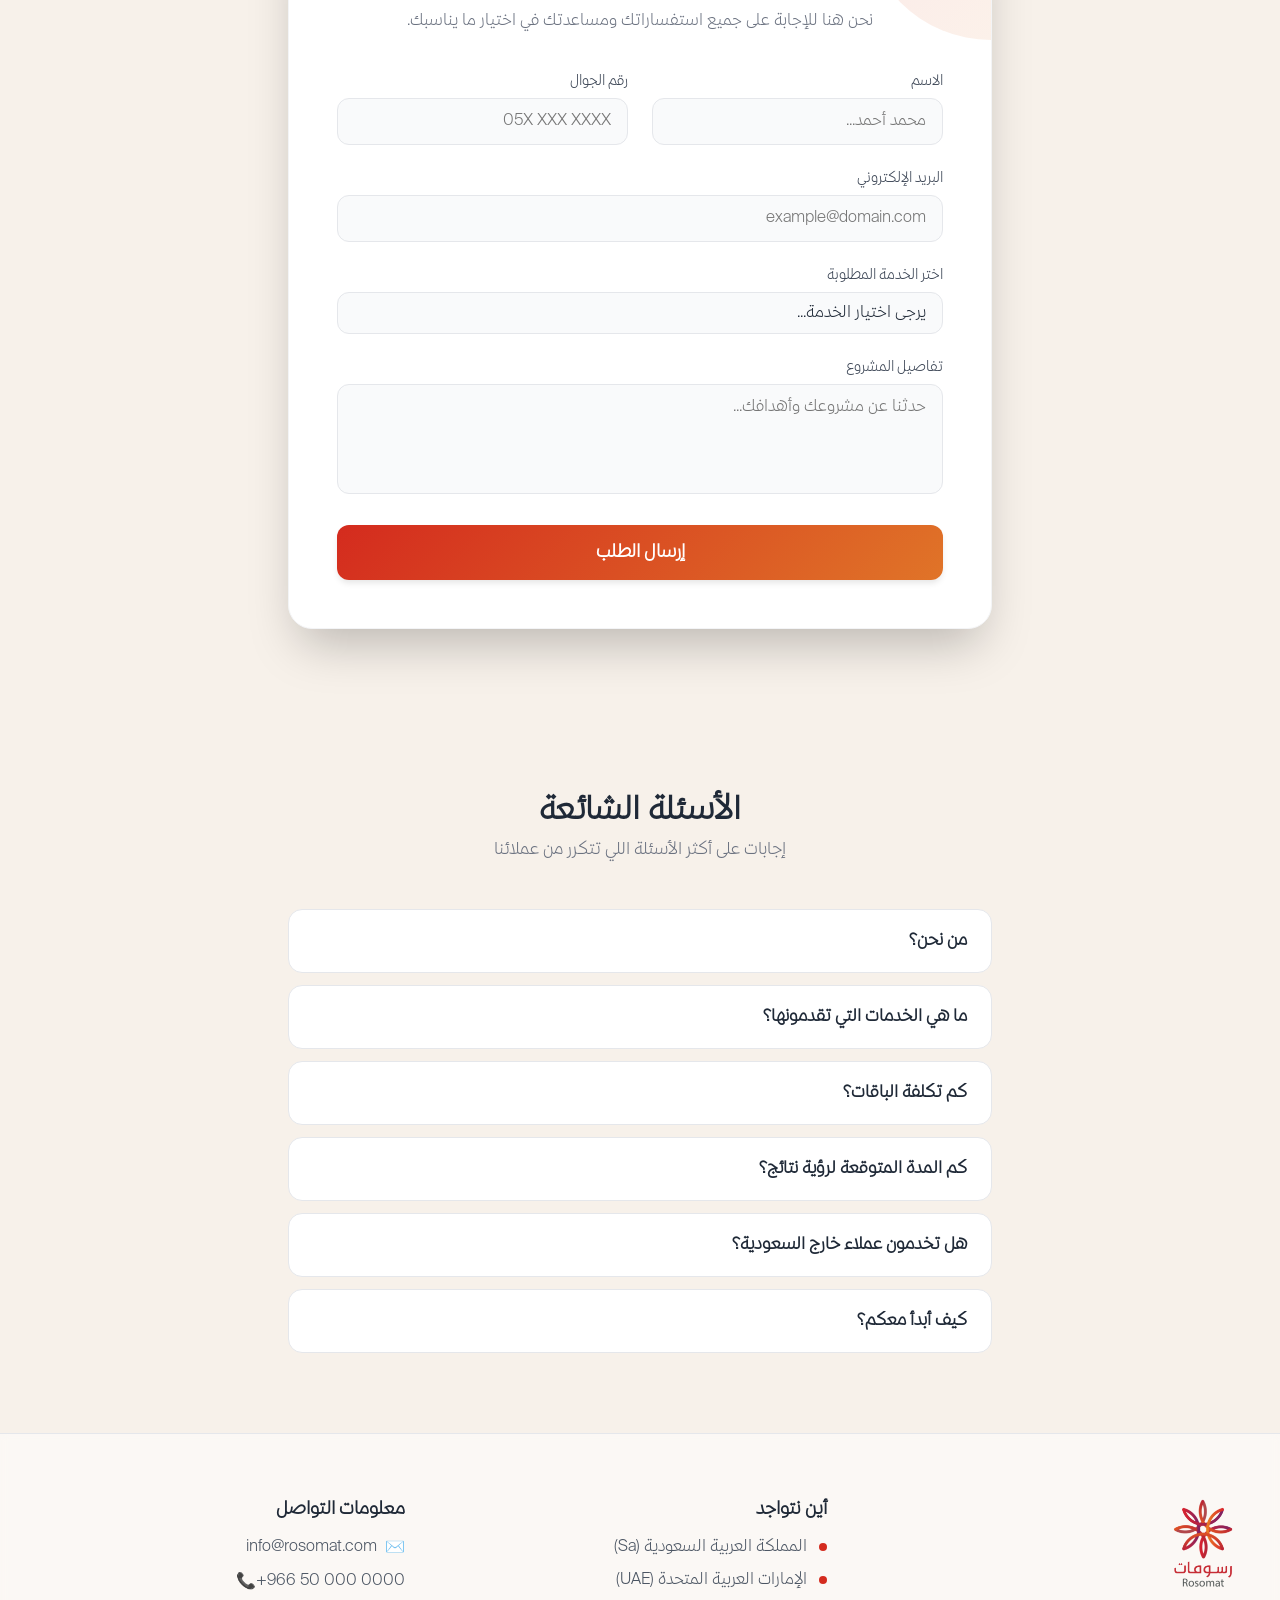
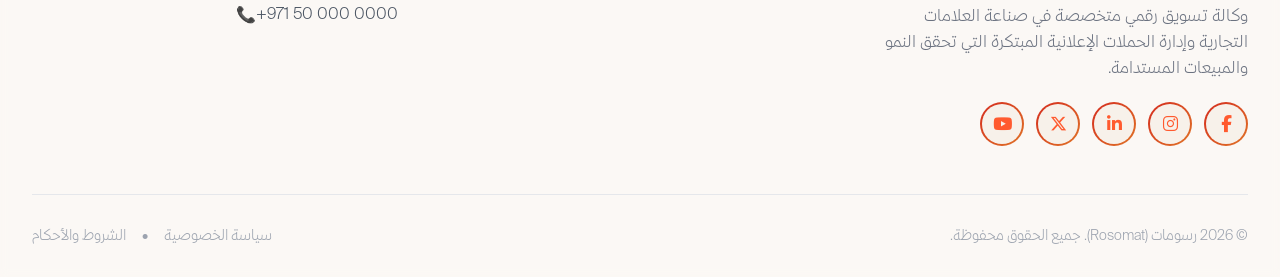
==== commit 725302eb: "Add testimonials section with slider functionality and styles" ====
--- a/index.html
+++ b/index.html
@@ -28,7 +28,7 @@
                     <a href="#how-we-work" class="nav-link">كيف نعمل</a>
                     <a href="#services" class="nav-link"> خدماتنا</a>
                     <a href="#portfolio" class="nav-link">أعمالنا </a>
-                    <a href="#footer" class="nav-link">قصص عملاؤنا</a>
+                    <a href="#testimonials" class="nav-link">قصص عملاؤنا</a>
 
                     <a href="https://offers.rosomat.net/" class="navbar__packages--mobile"><i class="ri-vip-crown-2-fill"></i> الباقات</a>
                 </div>
@@ -359,6 +359,159 @@
                     <i class="ri-arrow-left-line"></i>
                 </a>
             </div>
+
+        </div>
+    </section>
+
+    <!-- ═══════════════════════════════════════════
+         TESTIMONIALS SECTION — قصص عملاؤنا
+    ════════════════════════════════════════════ -->
+    <section id="testimonials" class="testimonials-section">
+        <div class="testimonials-glow" aria-hidden="true"></div>
+
+        <div class="container">
+            <div class="testimonials-header">
+                <h2 class="testimonials-title">قصص عملاؤنا</h2>
+                <p class="testimonials-subtitle">تجارب حقيقية من عملائنا تعكس جودة خدماتنا والتزامنا بتحقيق النتائج</p>
+            </div>
+
+            <div class="testimonials-slider-wrap">
+                <button class="testimonials-arrow testimonials-arrow--prev" aria-label="السابق">
+                    <i class="ri-arrow-right-s-line"></i>
+                </button>
+
+                <div class="testimonials-slider">
+                    <div class="testimonials-track">
+
+                        <!-- Card 1 -->
+                        <div class="testimonial-card">
+                            <div class="testimonial-card__content">
+                                <div class="testimonial-card__image">
+                                    <div class="testimonial-card__img-wrap">
+                                        <div class="testimonial-card__img-placeholder">
+                                            <i class="ri-user-line"></i>
+                                        </div>
+                                        <div class="testimonial-card__logo-badge">
+                                            <i class="ri-store-2-line"></i>
+                                        </div>
+                                    </div>
+                                </div>
+                                <div class="testimonial-card__text">
+                                    <h3 class="testimonial-card__name">أحمد المطيري</h3>
+                                    <span class="testimonial-card__company">متجر نوفا للعطور</span>
+                                    <p class="testimonial-card__quote">تعاملنا مع رسومات كان نقطة تحوّل حقيقية لمتجرنا. الحملات الإعلانية اللي صمموها رفعت مبيعاتنا بنسبة 40% خلال شهرين فقط. فريق محترف ويفهم السوق السعودي بشكل ممتاز.</p>
+                                    <div class="testimonial-card__stars" aria-label="تقييم 5 من 5">
+                                        <i class="ri-star-fill"></i><i class="ri-star-fill"></i><i class="ri-star-fill"></i><i class="ri-star-fill"></i><i class="ri-star-fill"></i>
+                                    </div>
+                                </div>
+                            </div>
+                        </div>
+
+                        <!-- Card 2 -->
+                        <div class="testimonial-card">
+                            <div class="testimonial-card__content">
+                                <div class="testimonial-card__image">
+                                    <div class="testimonial-card__img-wrap">
+                                        <div class="testimonial-card__img-placeholder">
+                                            <i class="ri-user-line"></i>
+                                        </div>
+                                        <div class="testimonial-card__logo-badge">
+                                            <i class="ri-restaurant-line"></i>
+                                        </div>
+                                    </div>
+                                </div>
+                                <div class="testimonial-card__text">
+                                    <h3 class="testimonial-card__name">سارة الحربي</h3>
+                                    <span class="testimonial-card__company">مطعم بيت الذوق</span>
+                                    <p class="testimonial-card__quote">من أفضل القرارات اللي اتخذناها هي التعاون مع فريق رسومات. إدارة حساباتنا على السوشيال ميديا صارت احترافية والتفاعل مع عملائنا زاد بشكل ملحوظ. شكراً لكم على الإبداع والاهتمام بكل التفاصيل.</p>
+                                    <div class="testimonial-card__stars" aria-label="تقييم 5 من 5">
+                                        <i class="ri-star-fill"></i><i class="ri-star-fill"></i><i class="ri-star-fill"></i><i class="ri-star-fill"></i><i class="ri-star-fill"></i>
+                                    </div>
+                                </div>
+                            </div>
+                        </div>
+
+                        <!-- Card 3 -->
+                        <div class="testimonial-card">
+                            <div class="testimonial-card__content">
+                                <div class="testimonial-card__image">
+                                    <div class="testimonial-card__img-wrap">
+                                        <div class="testimonial-card__img-placeholder">
+                                            <i class="ri-user-line"></i>
+                                        </div>
+                                        <div class="testimonial-card__logo-badge">
+                                            <i class="ri-building-2-line"></i>
+                                        </div>
+                                    </div>
+                                </div>
+                                <div class="testimonial-card__text">
+                                    <h3 class="testimonial-card__name">خالد العتيبي</h3>
+                                    <span class="testimonial-card__company">شركة بناء للمقاولات</span>
+                                    <p class="testimonial-card__quote">الموقع الإلكتروني اللي صممه لنا فريق رسومات غيّر نظرة العملاء لشركتنا بالكامل. تصميم احترافي وسرعة في التنفيذ، والنتيجة فاقت توقعاتنا. نوصي فيهم بقوة لأي شركة تبي تطوّر حضورها الرقمي.</p>
+                                    <div class="testimonial-card__stars" aria-label="تقييم 5 من 5">
+                                        <i class="ri-star-fill"></i><i class="ri-star-fill"></i><i class="ri-star-fill"></i><i class="ri-star-fill"></i><i class="ri-star-fill"></i>
+                                    </div>
+                                </div>
+                            </div>
+                        </div>
+
+                        <!-- Card 4 -->
+                        <div class="testimonial-card">
+                            <div class="testimonial-card__content">
+                                <div class="testimonial-card__image">
+                                    <div class="testimonial-card__img-wrap">
+                                        <div class="testimonial-card__img-placeholder">
+                                            <i class="ri-user-line"></i>
+                                        </div>
+                                        <div class="testimonial-card__logo-badge">
+                                            <i class="ri-graduation-cap-line"></i>
+                                        </div>
+                                    </div>
+                                </div>
+                                <div class="testimonial-card__text">
+                                    <h3 class="testimonial-card__name">نورة القحطاني</h3>
+                                    <span class="testimonial-card__company">أكاديمية مسار التعليمية</span>
+                                    <p class="testimonial-card__quote">فريق رسومات ساعدنا في بناء هوية بصرية قوية لأكاديميتنا وأطلقوا حملات تسويقية ذكية زادت عدد المسجلين عندنا بشكل كبير. الشغل معاهم تجربة سلسة واحترافية من البداية للنهاية.</p>
+                                    <div class="testimonial-card__stars" aria-label="تقييم 5 من 5">
+                                        <i class="ri-star-fill"></i><i class="ri-star-fill"></i><i class="ri-star-fill"></i><i class="ri-star-fill"></i><i class="ri-star-fill"></i>
+                                    </div>
+                                </div>
+                            </div>
+                        </div>
+
+                        <!-- Card 5 -->
+                        <div class="testimonial-card">
+                            <div class="testimonial-card__content">
+                                <div class="testimonial-card__image">
+                                    <div class="testimonial-card__img-wrap">
+                                        <div class="testimonial-card__img-placeholder">
+                                            <i class="ri-user-line"></i>
+                                        </div>
+                                        <div class="testimonial-card__logo-badge">
+                                            <i class="ri-smartphone-line"></i>
+                                        </div>
+                                    </div>
+                                </div>
+                                <div class="testimonial-card__text">
+                                    <h3 class="testimonial-card__name">فهد الشمري</h3>
+                                    <span class="testimonial-card__company">تطبيق وصّل</span>
+                                    <p class="testimonial-card__quote">صمموا لنا تطبيق جوال متكامل بتجربة مستخدم ممتازة. الفريق كان متجاوب مع كل ملاحظاتنا وحريص على أدق التفاصيل. التطبيق حصل على تقييمات عالية من المستخدمين والحمد لله.</p>
+                                    <div class="testimonial-card__stars" aria-label="تقييم 5 من 5">
+                                        <i class="ri-star-fill"></i><i class="ri-star-fill"></i><i class="ri-star-fill"></i><i class="ri-star-fill"></i><i class="ri-star-fill"></i>
+                                    </div>
+                                </div>
+                            </div>
+                        </div>
+
+                    </div><!-- /testimonials-track -->
+                </div><!-- /testimonials-slider -->
+
+                <button class="testimonials-arrow testimonials-arrow--next" aria-label="التالي">
+                    <i class="ri-arrow-left-s-line"></i>
+                </button>
+            </div><!-- /testimonials-slider-wrap -->
+
+            <div class="testimonials-dots"></div>
 
         </div>
     </section>
@@ -557,6 +710,9 @@
         </div>
     </section>
 
+    <!-- ═══════════════════════════════════════════
+         TESTIMONIALS SECTION — قصص عملاؤنا
+    ════════════════════════════════════════════ -->
     <!-- Footer -->
     <footer id="footer" class="site-footer">
         <div class="container">
--- a/style.css
+++ b/style.css
@@ -2856,6 +2856,427 @@
 }
 
 /* ============================================================
+   TESTIMONIALS SECTION — قصص عملاؤنا (Case-Study Style)
+   ============================================================ */
+.testimonials-section {
+    padding: 88px 0 100px;
+    position: relative;
+    overflow: hidden;
+    background: #f7f1ea;
+}
+
+.testimonials-glow {
+    position: absolute;
+    inset: 0;
+    background:
+        radial-gradient(ellipse 50% 65% at 8% 50%,
+            rgba(224, 116, 40, 0.13) 0%,
+            transparent 60%),
+        radial-gradient(ellipse 50% 65% at 92% 50%,
+            rgba(212, 43, 30, 0.10) 0%,
+            transparent 60%),
+        radial-gradient(ellipse 80% 45% at 50% 55%,
+            rgba(224, 116, 40, 0.06) 0%,
+            transparent 70%);
+    filter: blur(56px);
+    pointer-events: none;
+    z-index: 0;
+}
+
+.testimonials-header {
+    text-align: center;
+    margin-bottom: 52px;
+    position: relative;
+    z-index: 1;
+}
+
+.testimonials-title {
+    font-size: clamp(1.8rem, 3.5vw, 2.5rem);
+    font-weight: 800;
+    background: linear-gradient(135deg, #a00020 0%, #d42b1e 40%, #c2185b 100%);
+    -webkit-background-clip: text;
+    -webkit-text-fill-color: transparent;
+    background-clip: text;
+    line-height: 1.3;
+    margin: 0 0 12px;
+}
+
+.testimonials-subtitle {
+    color: #9ca3af;
+    font-size: 0.97rem;
+    line-height: 1.7;
+    max-width: 560px;
+    margin: 0 auto;
+}
+
+/* ── Slider wrapper — arrows flank the slider ── */
+.testimonials-slider-wrap {
+    position: relative;
+    z-index: 1;
+    display: flex;
+    align-items: center;
+    gap: 16px;
+}
+
+.testimonials-slider {
+    overflow: hidden;
+    flex: 1;
+}
+
+/* Track — JS translates via translateX */
+.testimonials-track {
+    display: flex;
+    direction: rtl;
+    transition: transform 0.52s cubic-bezier(0.22, 1, 0.36, 1);
+    will-change: transform;
+}
+
+/* ── Each card takes 100% of the slider viewport ── */
+.testimonial-card {
+    flex-shrink: 0;
+    width: 100%;
+    direction: rtl;
+    padding: 12px;
+    box-sizing: border-box;
+}
+
+/* ── Card inner — wide two-column case-study layout ── */
+.testimonial-card__content {
+    display: flex;
+    flex-direction: row;
+    align-items: stretch;
+    background: #ffffff;
+    border-radius: 24px;
+    border: 1px solid rgba(0, 0, 0, 0.06);
+    overflow: hidden;
+    box-shadow:
+        0 4px 24px rgba(0, 0, 0, 0.05),
+        0 1px 6px rgba(0, 0, 0, 0.04);
+    max-width: 900px;
+    margin: 0 auto;
+    min-height: 300px;
+    transition:
+        transform 0.38s cubic-bezier(0.22, 1, 0.36, 1),
+        box-shadow 0.38s ease;
+}
+
+.testimonial-card__content:hover {
+    transform: translateY(-8px);
+    box-shadow:
+        0 28px 56px rgba(212, 43, 30, 0.12),
+        0 8px 24px rgba(0, 0, 0, 0.08);
+}
+
+/* ── Image column — RIGHT side in RTL (first in DOM) ── */
+.testimonial-card__image {
+    width: 38%;
+    flex-shrink: 0;
+    display: flex;
+    align-items: center;
+    justify-content: center;
+    padding: 40px 36px;
+    background: linear-gradient(
+        155deg,
+        rgba(212, 43, 30, 0.05) 0%,
+        rgba(224, 116, 40, 0.10) 50%,
+        rgba(247, 241, 234, 0.6) 100%
+    );
+    position: relative;
+    overflow: hidden;
+}
+
+/* Subtle decorative ring behind image */
+.testimonial-card__image::before {
+    content: '';
+    position: absolute;
+    width: 220px;
+    height: 220px;
+    border-radius: 50%;
+    border: 1.5px solid rgba(212, 43, 30, 0.08);
+    top: 50%;
+    left: 50%;
+    transform: translate(-50%, -50%);
+    pointer-events: none;
+}
+
+.testimonial-card__img-wrap {
+    position: relative;
+    width: 180px;
+    height: 180px;
+    flex-shrink: 0;
+}
+
+.testimonial-card__img-wrap img {
+    width: 100%;
+    height: 100%;
+    object-fit: cover;
+    border-radius: 20px;
+    box-shadow:
+        0 12px 40px rgba(0, 0, 0, 0.15),
+        0 4px 12px rgba(0, 0, 0, 0.08);
+    transition: transform 0.4s ease;
+}
+
+.testimonial-card__content:hover .testimonial-card__img-wrap img {
+    transform: scale(1.05);
+}
+
+/* Placeholder avatar */
+.testimonial-card__img-placeholder {
+    width: 100%;
+    height: 100%;
+    border-radius: 20px;
+    background: linear-gradient(135deg, #ede3da 0%, #f5ede4 100%);
+    display: flex;
+    align-items: center;
+    justify-content: center;
+    box-shadow:
+        0 12px 40px rgba(0, 0, 0, 0.10),
+        0 4px 12px rgba(0, 0, 0, 0.06);
+    transition: transform 0.4s ease;
+}
+
+.testimonial-card__content:hover .testimonial-card__img-placeholder {
+    transform: scale(1.05);
+}
+
+.testimonial-card__img-placeholder i {
+    font-size: 4.2rem;
+    color: rgba(212, 43, 30, 0.20);
+}
+
+/* Company logo badge */
+.testimonial-card__logo-badge {
+    position: absolute;
+    bottom: -10px;
+    right: -10px;
+    width: 36px;
+    height: 36px;
+    border-radius: 10px;
+    background: linear-gradient(135deg, #d42b1e 0%, #e07428 100%);
+    display: flex;
+    align-items: center;
+    justify-content: center;
+    box-shadow: 0 4px 12px rgba(212, 43, 30, 0.35);
+    z-index: 2;
+}
+
+.testimonial-card__logo-badge i {
+    color: #ffffff;
+    font-size: 0.9rem;
+}
+
+/* ── Text column — LEFT side in RTL ── */
+.testimonial-card__text {
+    flex: 1;
+    padding: 40px 36px 40px 40px;
+    display: flex;
+    flex-direction: column;
+    justify-content: center;
+    text-align: right;
+    min-width: 0;
+    position: relative;
+}
+
+/* Decorative quote mark */
+.testimonial-card__text::before {
+    content: '\201C';
+    position: absolute;
+    top: 16px;
+    left: 28px;
+    font-size: 5rem;
+    line-height: 1;
+    color: rgba(212, 43, 30, 0.06);
+    font-family: Georgia, 'Times New Roman', serif;
+    pointer-events: none;
+    user-select: none;
+}
+
+.testimonial-card__name {
+    font-size: 1.2rem;
+    font-weight: 800;
+    color: #1a1a1a;
+    margin: 0 0 8px;
+    line-height: 1.4;
+}
+
+.testimonial-card__company {
+    font-size: 0.8rem;
+    font-weight: 700;
+    color: #d42b1e;
+    display: inline-block;
+    margin-bottom: 18px;
+    background: rgba(212, 43, 30, 0.08);
+    padding: 4px 14px;
+    border-radius: 20px;
+    width: max-content;
+    max-width: 100%;
+}
+
+.testimonial-card__quote {
+    font-size: 0.96rem;
+    color: #4a5568;
+    line-height: 1.85;
+    margin: 0 0 24px;
+    flex: 1;
+}
+
+.testimonial-card__stars {
+    display: flex;
+    gap: 3px;
+    margin-top: auto;
+}
+
+.testimonial-card__stars i {
+    color: #f59e0b;
+    font-size: 1.05rem;
+}
+
+/* ── Navigation Arrows ── */
+.testimonials-arrow {
+    width: 48px;
+    height: 48px;
+    border-radius: 50%;
+    border: 1.5px solid rgba(0, 0, 0, 0.08);
+    background: #ffffff;
+    color: #6b7280;
+    box-shadow: 0 2px 12px rgba(0, 0, 0, 0.07);
+    cursor: pointer;
+    display: flex;
+    align-items: center;
+    justify-content: center;
+    font-size: 1.4rem;
+    flex-shrink: 0;
+    transition:
+        background 0.3s ease,
+        color 0.3s ease,
+        border-color 0.3s ease,
+        box-shadow 0.3s ease,
+        transform 0.3s cubic-bezier(0.34, 1.56, 0.64, 1);
+    z-index: 2;
+}
+
+.testimonials-arrow:hover {
+    background: linear-gradient(135deg, #d42b1e 0%, #e07428 100%);
+    color: #ffffff;
+    border-color: transparent;
+    box-shadow: 0 8px 24px rgba(212, 43, 30, 0.30);
+    transform: scale(1.12);
+}
+
+.testimonials-arrow:disabled {
+    opacity: 0.28;
+    cursor: default;
+    pointer-events: none;
+}
+
+/* ── Dots Navigation ── */
+.testimonials-dots {
+    display: flex;
+    justify-content: center;
+    align-items: center;
+    gap: 8px;
+    margin-top: 32px;
+    position: relative;
+    z-index: 1;
+}
+
+.testimonials-dot {
+    width: 8px;
+    height: 8px;
+    border-radius: 50%;
+    background: rgba(212, 43, 30, 0.18);
+    border: none;
+    cursor: pointer;
+    padding: 0;
+    transition: all 0.35s cubic-bezier(0.34, 1.56, 0.64, 1);
+}
+
+.testimonials-dot.is-active {
+    width: 28px;
+    border-radius: 4px;
+    background: linear-gradient(90deg, #d42b1e, #e07428);
+}
+
+/* ── Responsive: Tablet ── */
+@media (min-width: 768px) and (max-width: 1023px) {
+    .testimonial-card__image {
+        width: 35%;
+        padding: 32px 24px;
+    }
+    .testimonial-card__img-wrap {
+        width: 150px;
+        height: 150px;
+    }
+    .testimonial-card__text {
+        padding: 32px 28px 32px 32px;
+    }
+    .testimonial-card__image::before {
+        width: 180px;
+        height: 180px;
+    }
+}
+
+/* ── Responsive: Mobile — image on top, text below ── */
+@media (max-width: 767px) {
+    .testimonials-section {
+        padding: 60px 0 72px;
+    }
+    .testimonial-card {
+        padding: 8px;
+    }
+    .testimonial-card__content {
+        flex-direction: column;
+        min-height: auto;
+        max-width: 100%;
+    }
+    .testimonial-card__image {
+        width: 100%;
+        padding: 32px 24px 24px;
+        min-height: 200px;
+    }
+    .testimonial-card__image::before {
+        width: 160px;
+        height: 160px;
+    }
+    .testimonial-card__img-wrap {
+        width: 130px;
+        height: 130px;
+    }
+    .testimonial-card__img-placeholder i {
+        font-size: 3rem;
+    }
+    .testimonial-card__text {
+        padding: 28px 24px 28px 24px;
+    }
+    .testimonial-card__text::before {
+        font-size: 3.5rem;
+        top: 10px;
+        left: 18px;
+    }
+    .testimonial-card__name {
+        font-size: 1.05rem;
+    }
+    .testimonial-card__quote {
+        font-size: 0.88rem;
+    }
+    .testimonials-arrow {
+        width: 40px;
+        height: 40px;
+        font-size: 1.2rem;
+    }
+    .testimonials-slider-wrap {
+        gap: 8px;
+    }
+    .testimonials-header {
+        margin-bottom: 36px;
+    }
+    .testimonials-dots {
+        margin-top: 20px;
+    }
+}
+
+/* ============================================================
    FOOTER
    ============================================================ */
 .site-footer {
@@ -3311,6 +3732,8 @@
         -webkit-overflow-scrolling: touch;
         scrollbar-width: none;
         padding: 0 20px 12px;
+        scroll-padding-inline: 50%;
+        overscroll-behavior-x: contain;
     }
 
     .process-track-wrap::-webkit-scrollbar {
@@ -3352,37 +3775,65 @@
         padding-bottom: 56px;
     }
     .process-sticky {
-        padding-top: 88px;
+        padding-top: 80px;
     }
     .process-hdr {
         padding: 0 16px;
+        margin-bottom: 16px;
+    }
+    .process-subtitle {
+        font-size: 0.88rem;
     }
     .process-card {
-        width: calc(100vw - 56px);
-        padding: 32px 24px 28px;
+        width: calc(100vw - 40px);
+        padding: 28px 20px 24px;
     }
     .process-track {
-        gap: 16px;
+        gap: 12px;
     }
     .process-track-wrap {
-        padding: 0 12px 10px;
+        padding: 0 20px 10px;
+        scroll-padding-inline: 50%;
+    }
+    .process-ind {
+        margin-bottom: 14px;
     }
     .process-ind__bar {
-        width: 120px;
-    }
+        width: 100px;
+    }
+    /* Edge fades not needed when cards are near full-viewport width */
     .process-track-wrap::before,
     .process-track-wrap::after {
-        width: 60px;
+        display: none;
     }
     .process-card__bg-num {
         font-size: 4.5rem;
     }
     .process-card__title {
-        font-size: 1.15rem;
+        font-size: 1.1rem;
     }
     .process-card__desc {
-        font-size: 0.86rem;
+        font-size: 0.85rem;
         line-height: 1.75;
+    }
+    /* Larger tap targets for dots */
+    .process-dots {
+        gap: 12px;
+        padding: 14px 0 0;
+    }
+    .process-dot {
+        width: 10px;
+        height: 10px;
+        /* Expand tap area without affecting layout */
+        position: relative;
+    }
+    .process-dot::after {
+        content: '';
+        position: absolute;
+        inset: -12px;
+    }
+    .process-dot.is-active {
+        width: 32px;
     }
 }
 
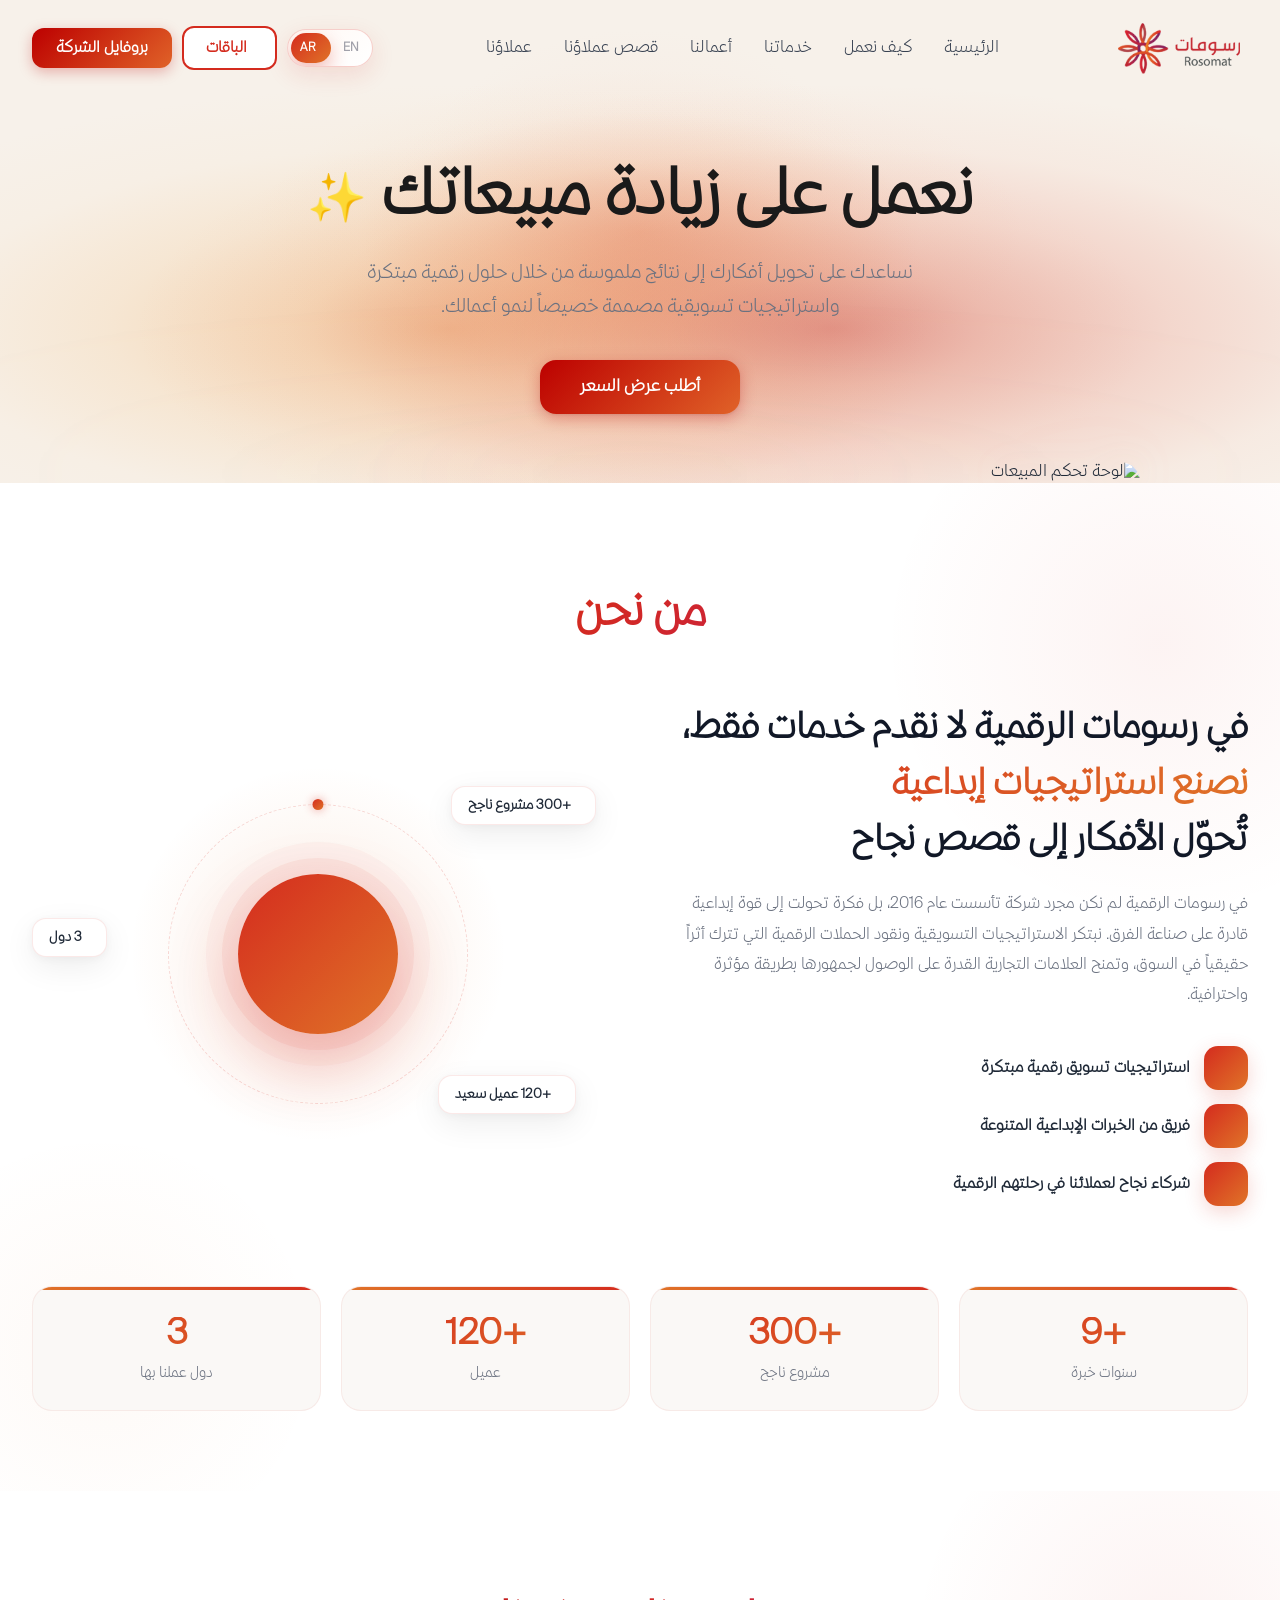
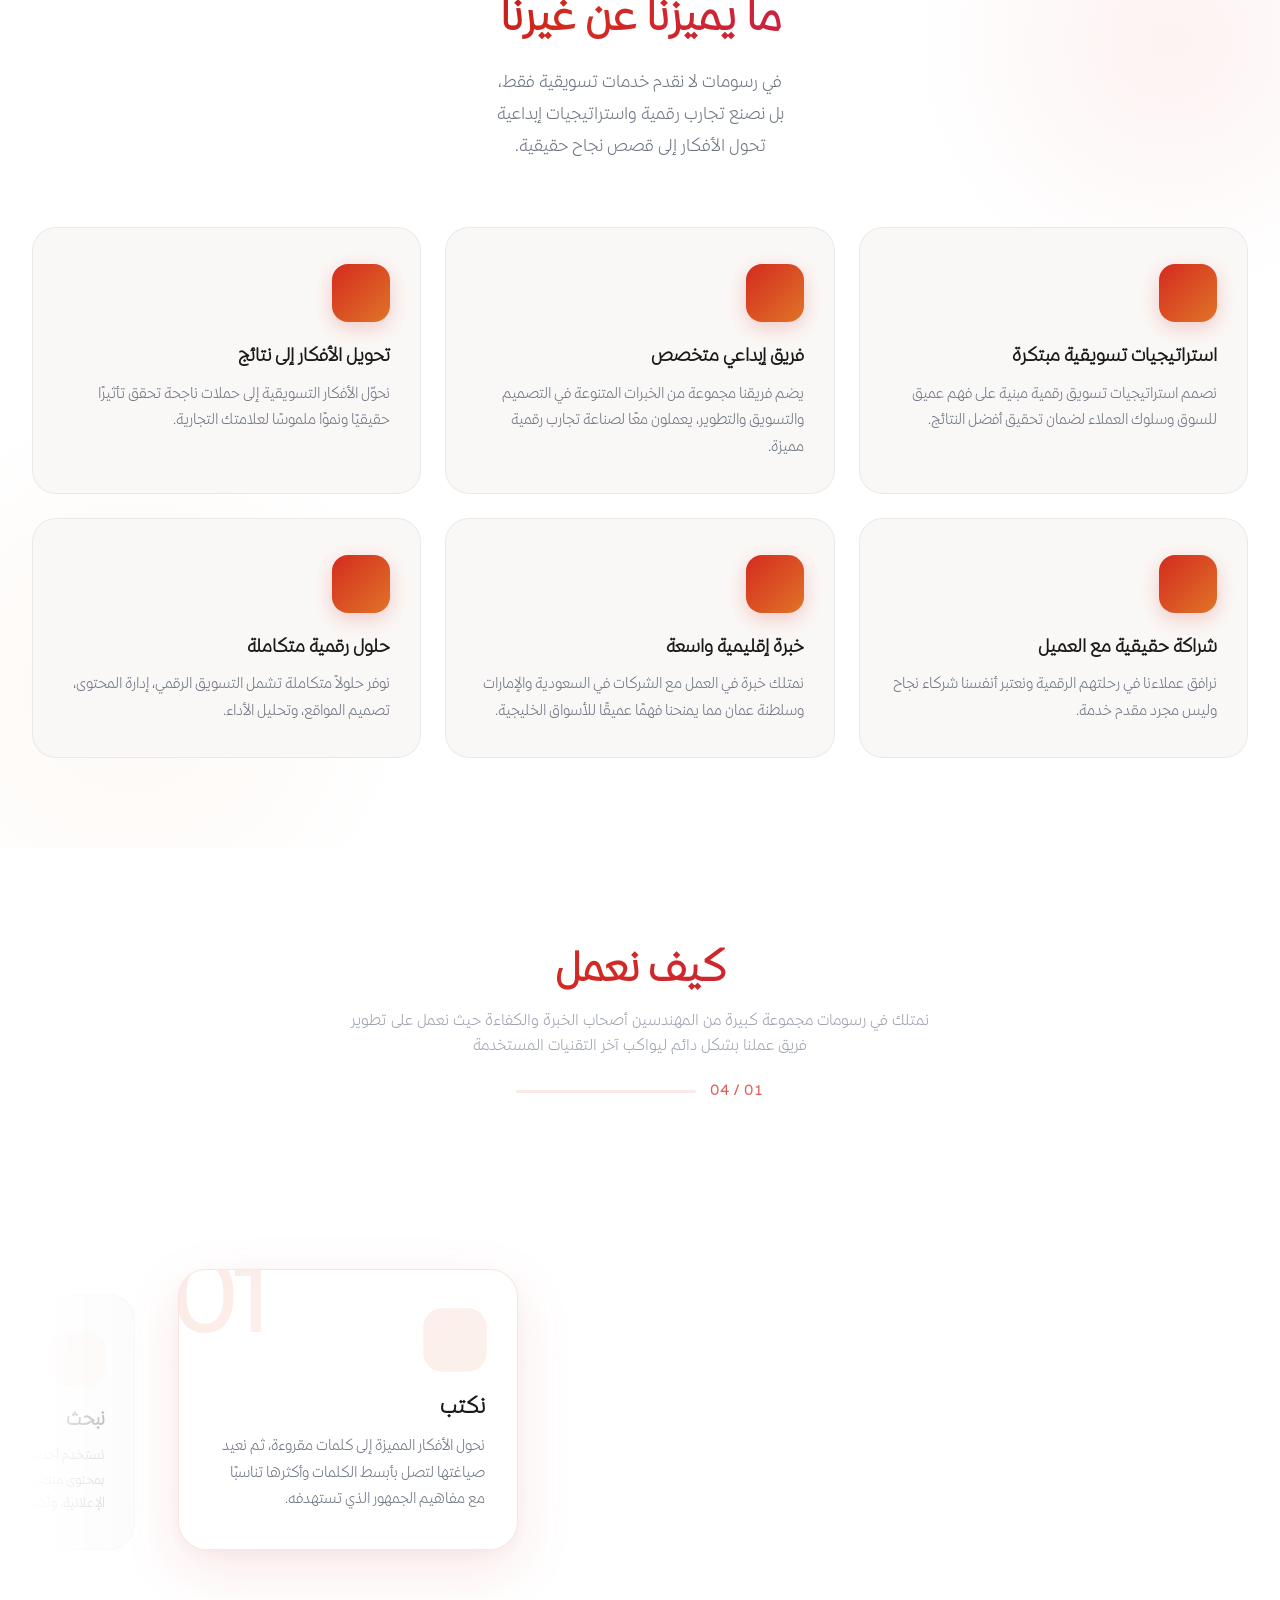
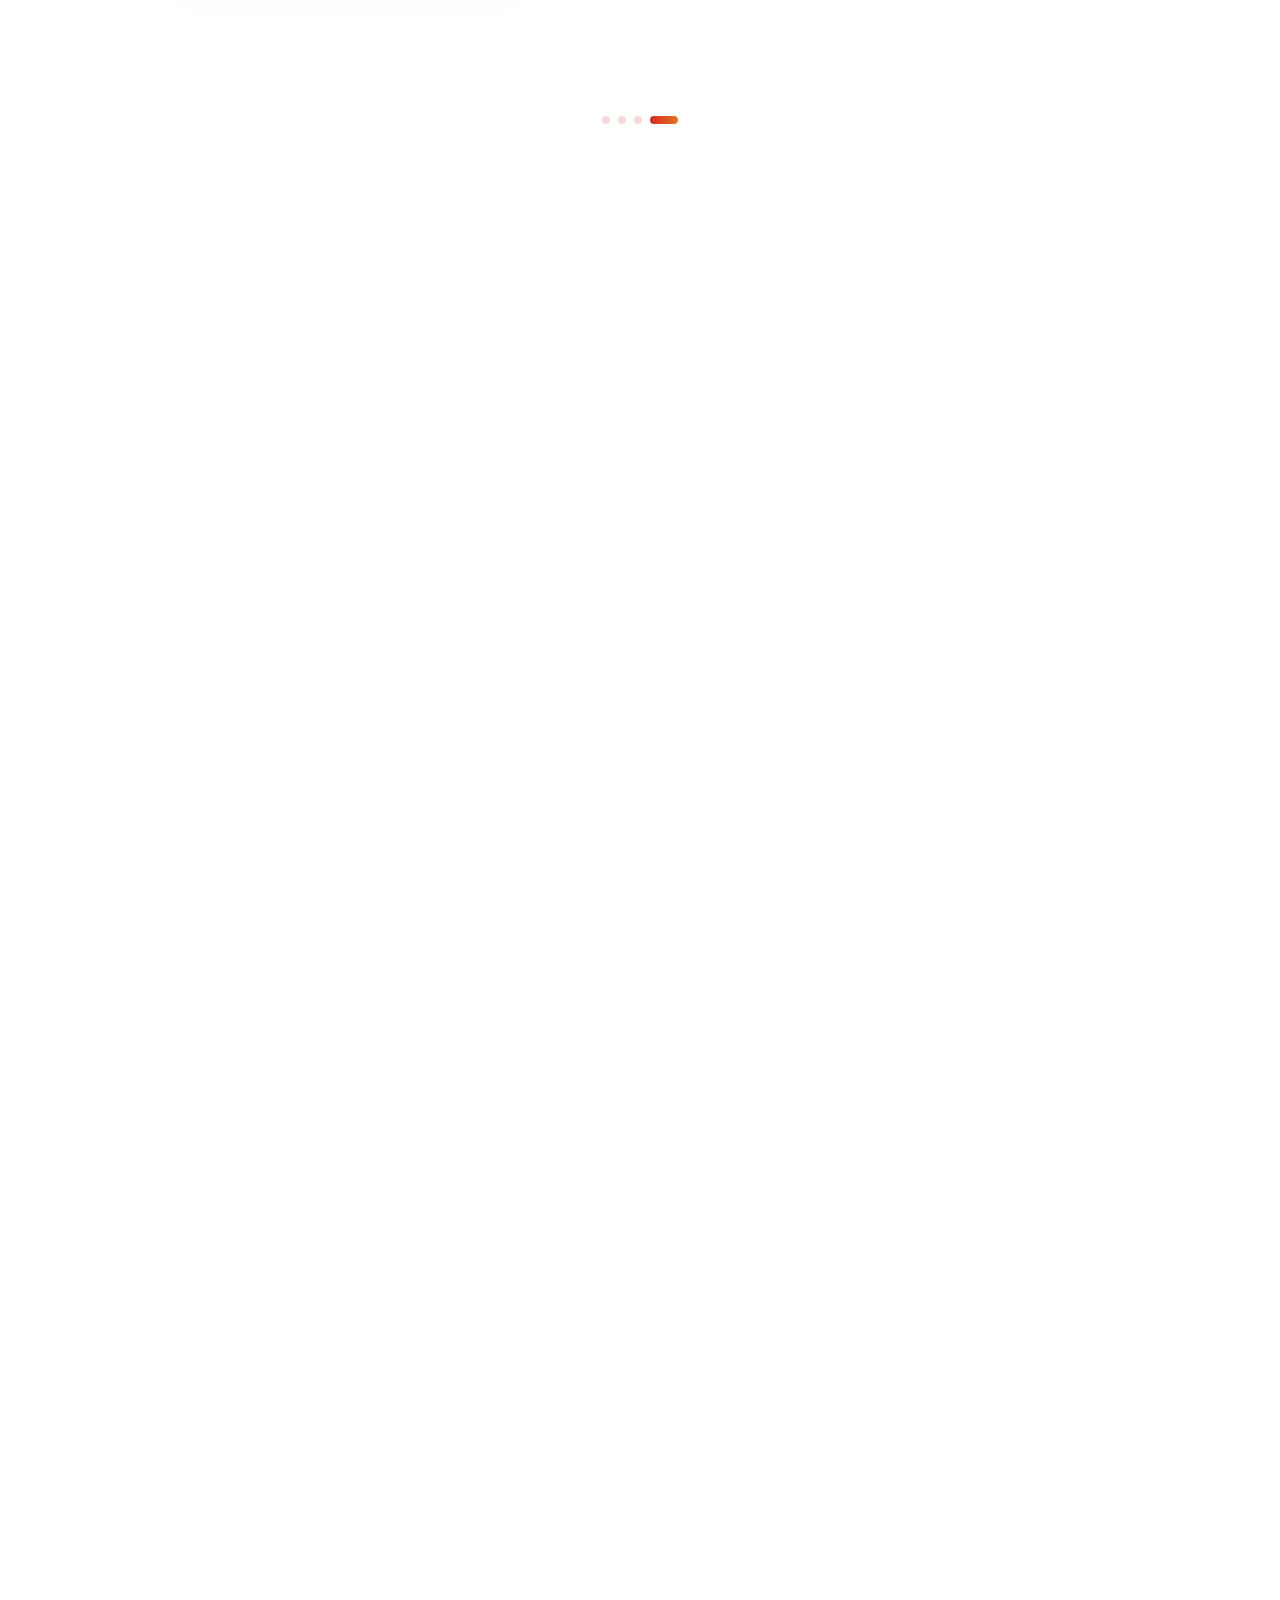
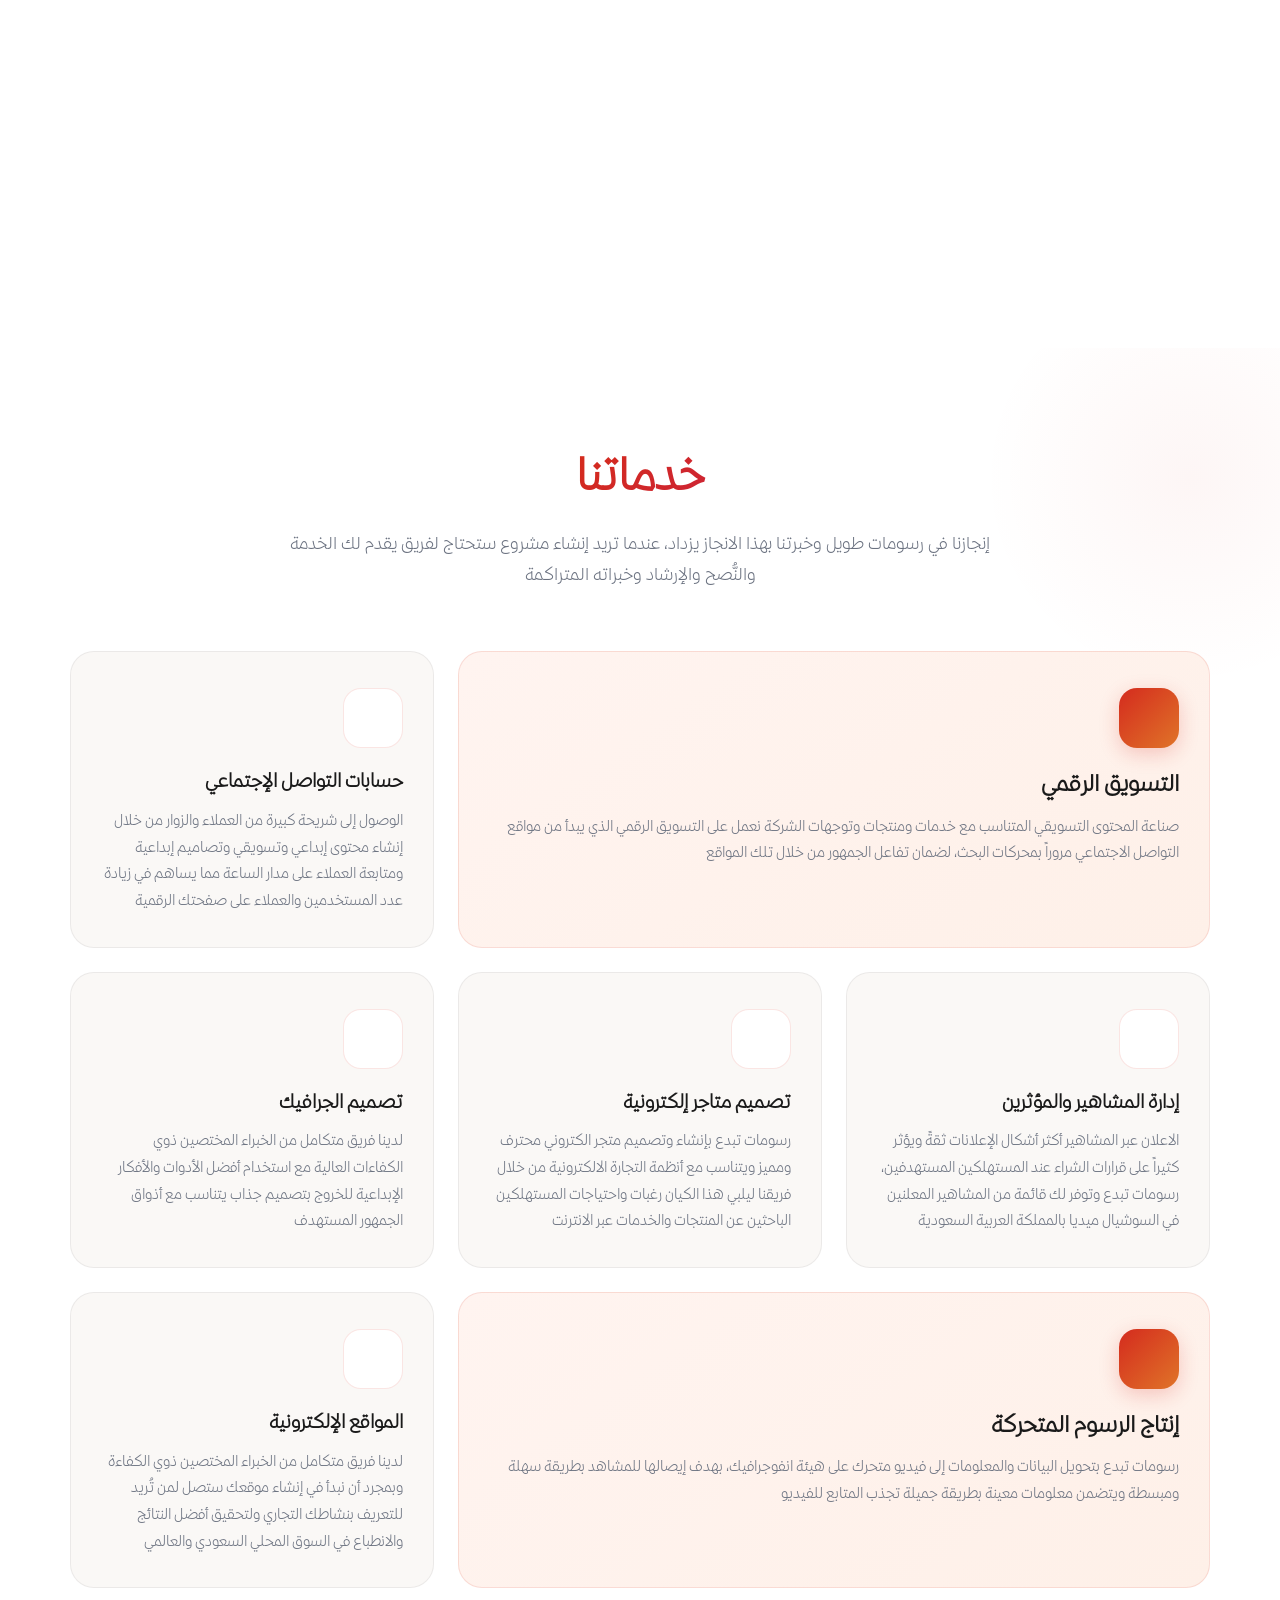
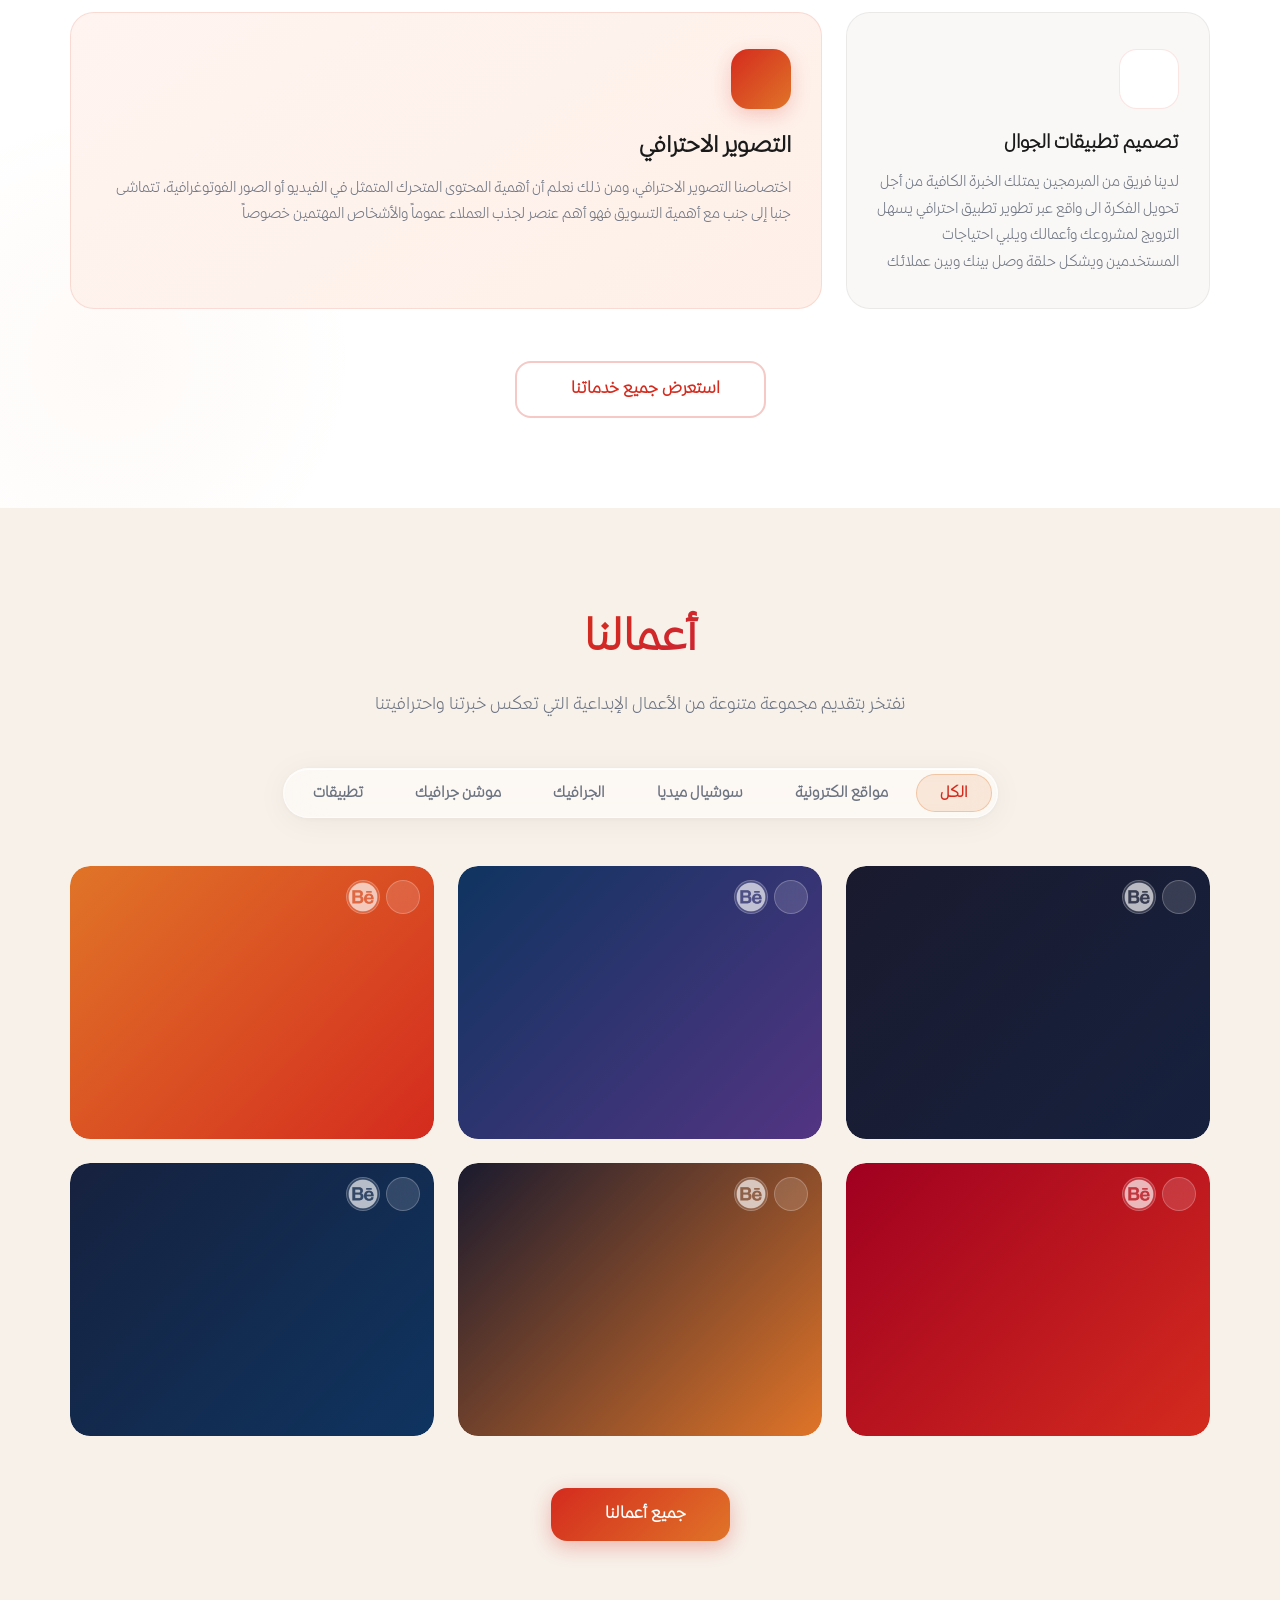
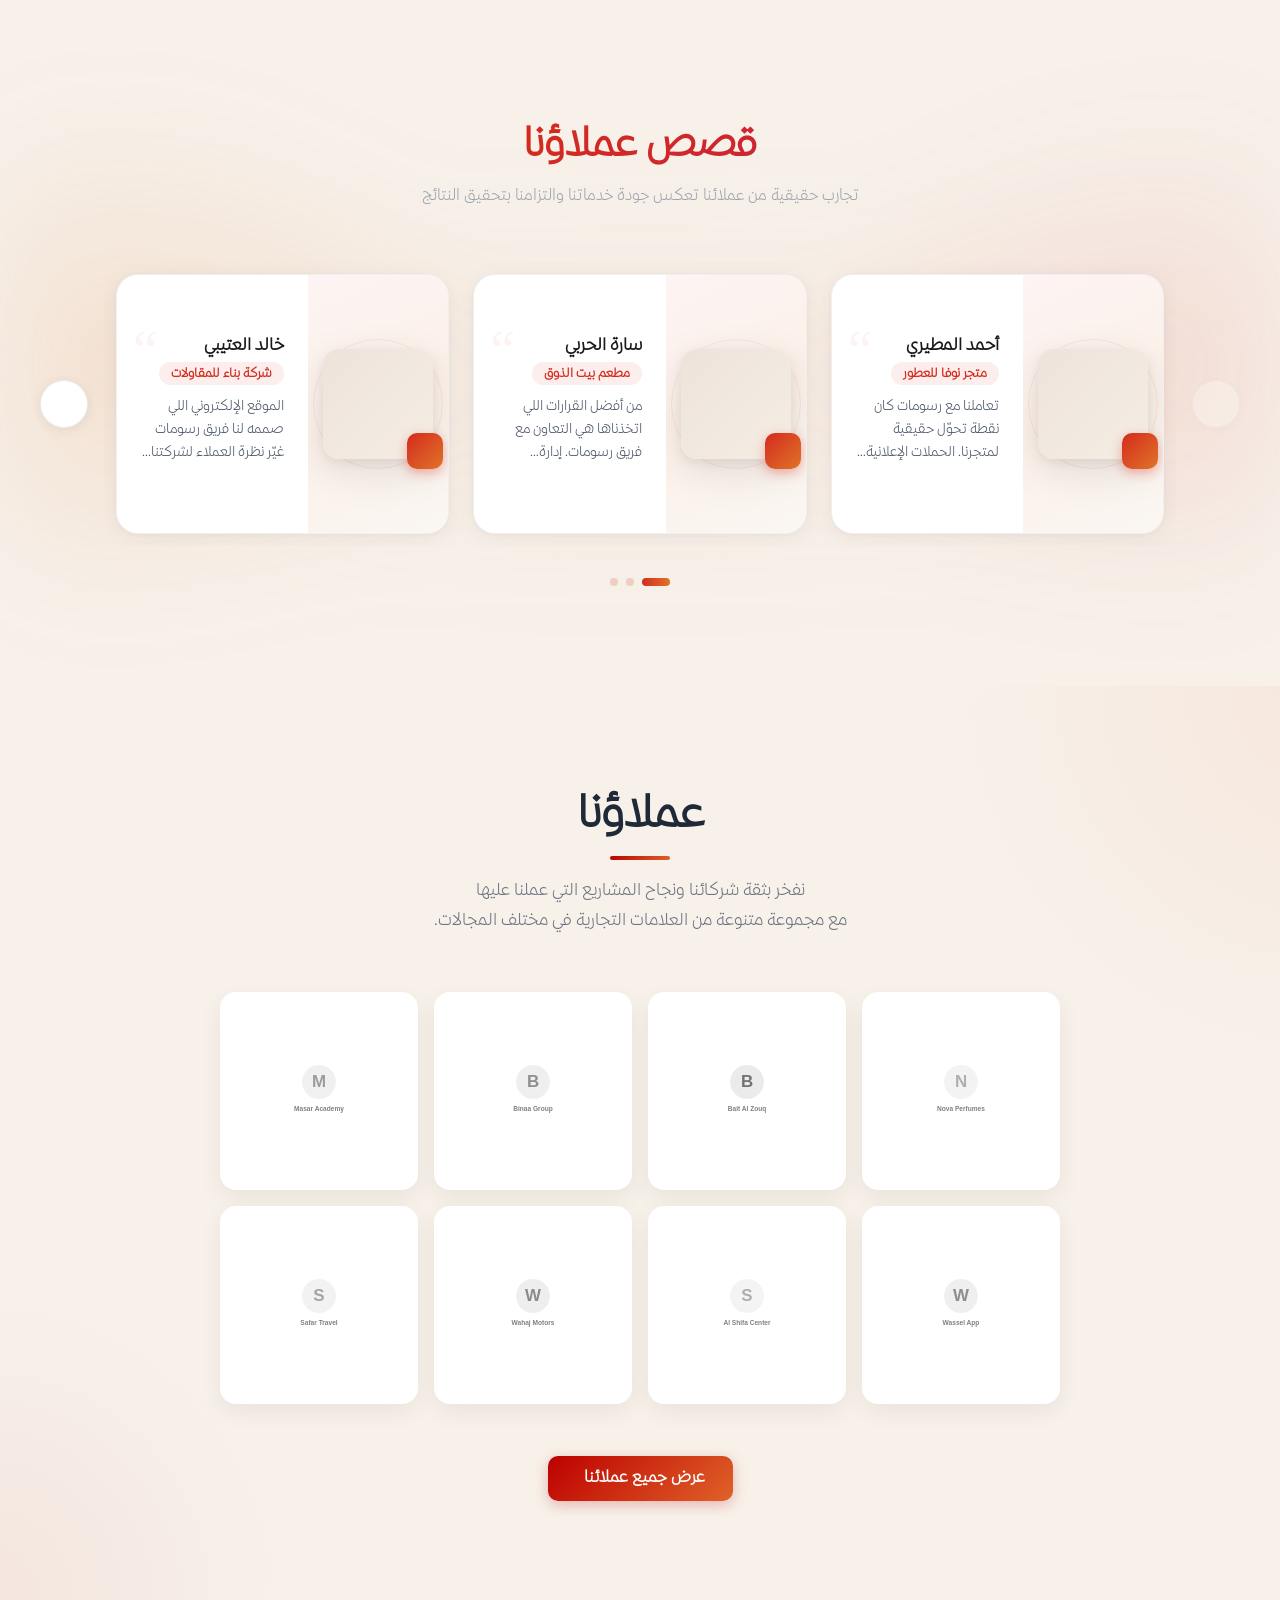
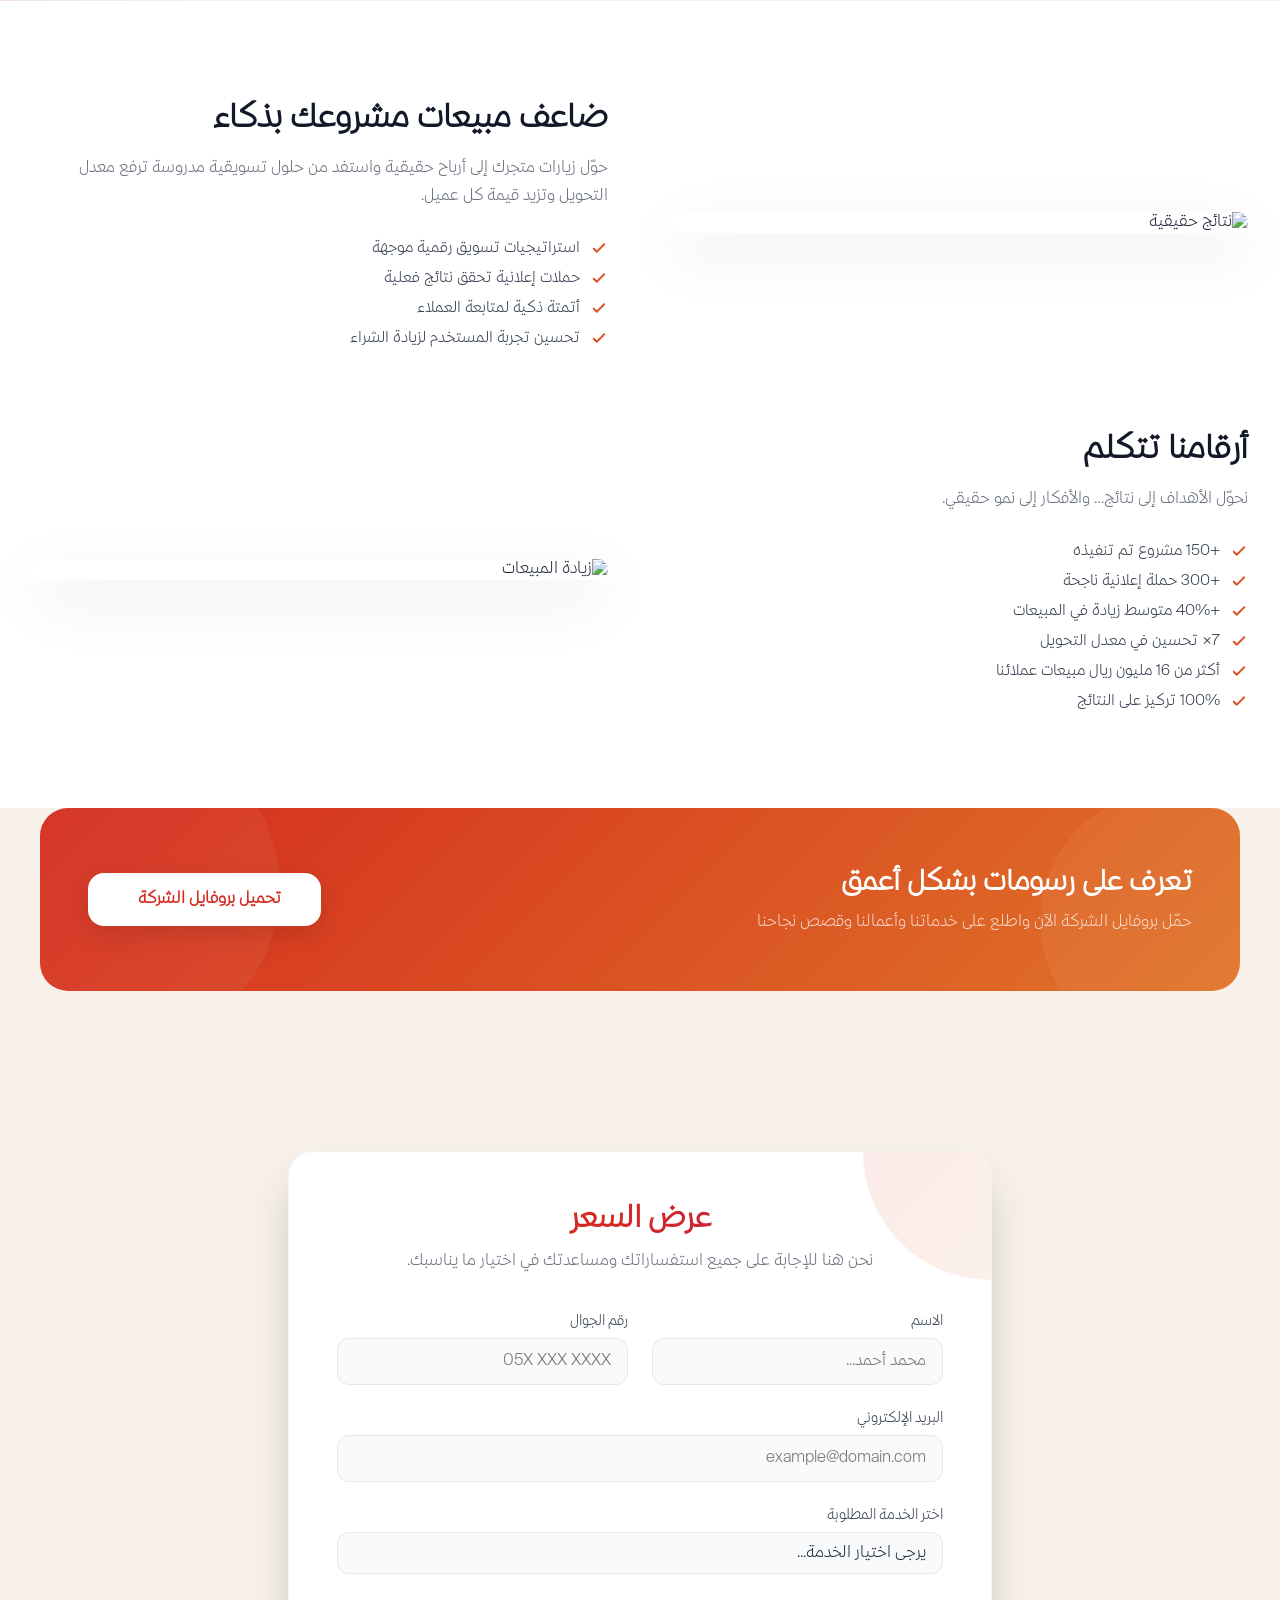
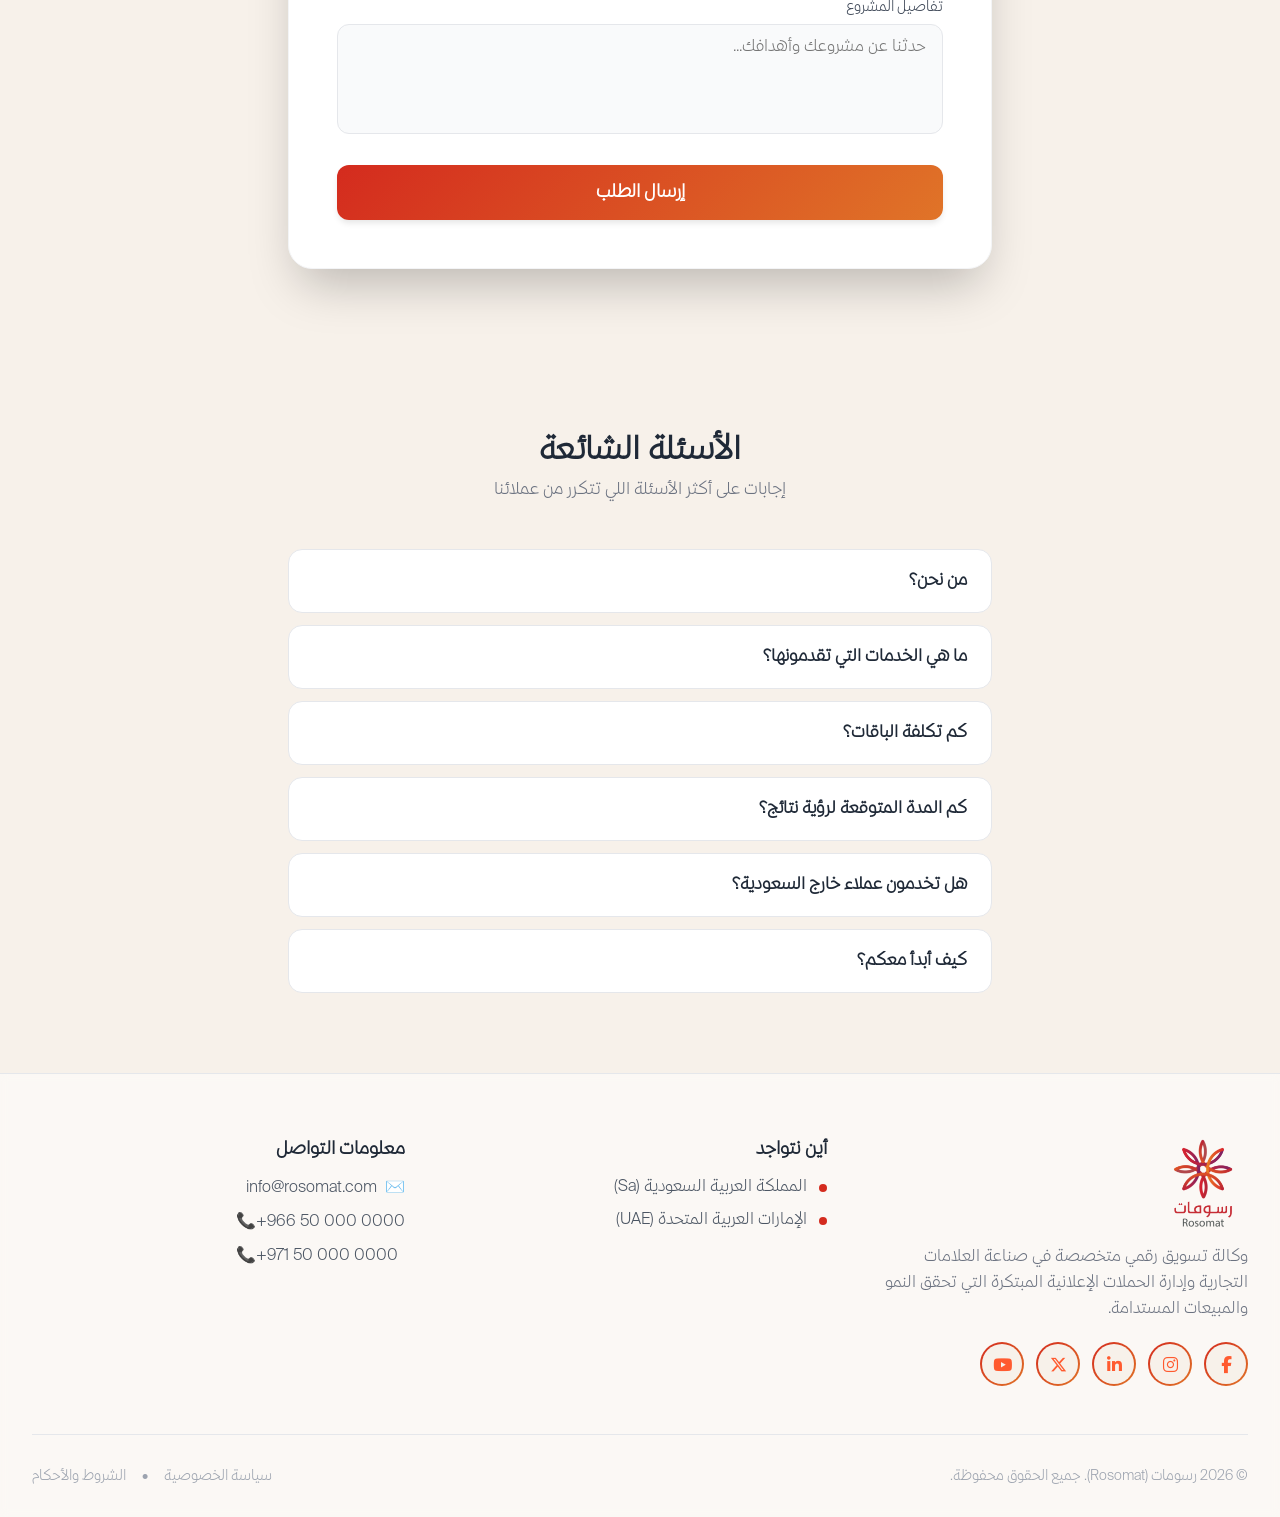
==== commit 63cd425b: "Add clients page and logos for various brands - Created a new HTML file for the clients page with a " ====
--- a/index.html
+++ b/index.html
@@ -29,6 +29,7 @@
                     <a href="#services" class="nav-link"> خدماتنا</a>
                     <a href="#portfolio" class="nav-link">أعمالنا </a>
                     <a href="#testimonials" class="nav-link">قصص عملاؤنا</a>
+                    <a href="#clients" class="nav-link">عملاؤنا</a>
 
                     <a href="https://offers.rosomat.net/" class="navbar__packages--mobile"><i class="ri-vip-crown-2-fill"></i> الباقات</a>
                 </div>
@@ -77,6 +78,150 @@
                 <img src="images/center-image.png" alt="لوحة تحكم المبيعات" class="hero-slide active">
             </div>
 
+        </div>
+    </section>
+
+    <!-- ═══════════════════════════════════════════
+         ABOUT SECTION — من نحن
+    ════════════════════════════════════════════ -->
+    <section id="about" class="about-section">
+        <div class="about-blob about-blob--1" aria-hidden="true"></div>
+        <div class="about-blob about-blob--2" aria-hidden="true"></div>
+
+        <div class="container">
+
+            <!-- Section Header — centered like other sections -->
+            <div class="about-header fade-up">
+                <h2 class="about-section-title">من نحن</h2>
+            </div>
+
+            <div class="about-grid">
+
+                <!-- Content — RIGHT side in RTL -->
+                <div class="about-content fade-up">
+                    <h2 class="about-title">
+                        في رسومات الرقمية لا نقدم خدمات فقط،<br>
+                        <em class="about-title__accent">نصنع استراتيجيات إبداعية</em>
+                        تُحوّل الأفكار إلى قصص نجاح
+                    </h2>
+                    <p class="about-desc">
+                        في رسومات الرقمية لم نكن مجرد شركة تأسست عام 2016، بل فكرة تحولت إلى قوة إبداعية قادرة على صناعة الفرق. نبتكر الاستراتيجيات التسويقية ونقود الحملات الرقمية التي تترك أثراً حقيقياً في السوق، وتمنح العلامات التجارية القدرة على الوصول لجمهورها بطريقة مؤثرة واحترافية.
+                    </p>
+                    <ul class="about-points">
+                        <li class="about-point">
+                            <div class="about-point__icon"><i class="ri-rocket-2-fill"></i></div>
+                            <span>استراتيجيات تسويق رقمية مبتكرة</span>
+                        </li>
+                        <li class="about-point">
+                            <div class="about-point__icon"><i class="ri-team-fill"></i></div>
+                            <span>فريق من الخبرات الإبداعية المتنوعة</span>
+                        </li>
+                        <li class="about-point">
+                            <div class="about-point__icon"><i class="ri-award-fill"></i></div>
+                            <span>شركاء نجاح لعملائنا في رحلتهم الرقمية</span>
+                        </li>
+                    </ul>
+                </div>
+
+                <!-- Visual — LEFT side in RTL -->
+                <div class="about-visual fade-up" aria-hidden="true">
+                    <div class="about-visual__glow"></div>
+                    <div class="about-visual__ring"></div>
+                    <div class="about-visual__core">
+                        <i class="ri-megaphone-fill"></i>
+                    </div>
+                    <div class="about-float about-float--a">
+                        <i class="ri-bar-chart-2-fill"></i>
+                        <span>+300 مشروع ناجح</span>
+                    </div>
+                    <div class="about-float about-float--b">
+                        <i class="ri-star-fill"></i>
+                        <span>+120 عميل سعيد</span>
+                    </div>
+                    <div class="about-float about-float--c">
+                        <i class="ri-global-fill"></i>
+                        <span>3 دول</span>
+                    </div>
+                </div>
+
+            </div><!-- /about-grid -->
+
+            <!-- Stats Row -->
+            <div class="about-stats fade-up">
+                <div class="about-stat">
+                    <span class="about-stat__num">+9</span>
+                    <span class="about-stat__label">سنوات خبرة</span>
+                </div>
+                <div class="about-stat">
+                    <span class="about-stat__num">+300</span>
+                    <span class="about-stat__label">مشروع ناجح</span>
+                </div>
+                <div class="about-stat">
+                    <span class="about-stat__num">+120</span>
+                    <span class="about-stat__label">عميل</span>
+                </div>
+                <div class="about-stat">
+                    <span class="about-stat__num">3</span>
+                    <span class="about-stat__label">دول عملنا بها</span>
+                </div>
+            </div>
+
+        </div>
+    </section>
+
+    <!-- ═══════════════════════════════════════════
+         FEATURES — ما يميزنا عن غيرنا
+    ════════════════════════════════════════════ -->
+    <section id="why-us" class="feats-section">
+        <div class="feats-bg-blob feats-bg-blob--1" aria-hidden="true"></div>
+        <div class="feats-bg-blob feats-bg-blob--2" aria-hidden="true"></div>
+
+        <div class="container">
+
+            <div class="feats-header">
+                <h2 class="feats-header__title">ما يميزنا عن غيرنا</h2>
+                <p class="feats-header__desc">في رسومات لا نقدم خدمات تسويقية فقط،<br>بل نصنع تجارب رقمية واستراتيجيات إبداعية<br>تحول الأفكار إلى قصص نجاح حقيقية.</p>
+            </div>
+
+            <div class="feats-grid">
+
+                <div class="feat-card">
+                    <div class="feat-card__icon"><i class="ri-lightbulb-line"></i></div>
+                    <h3 class="feat-card__title">استراتيجيات تسويقية مبتكرة</h3>
+                    <p class="feat-card__desc">نصمم استراتيجيات تسويق رقمية مبنية على فهم عميق للسوق وسلوك العملاء لضمان تحقيق أفضل النتائج.</p>
+                </div>
+
+                <div class="feat-card">
+                    <div class="feat-card__icon"><i class="ri-team-line"></i></div>
+                    <h3 class="feat-card__title">فريق إبداعي متخصص</h3>
+                    <p class="feat-card__desc">يضم فريقنا مجموعة من الخبرات المتنوعة في التصميم والتسويق والتطوير، يعملون معًا لصناعة تجارب رقمية مميزة.</p>
+                </div>
+
+                <div class="feat-card">
+                    <div class="feat-card__icon"><i class="ri-line-chart-line"></i></div>
+                    <h3 class="feat-card__title">تحويل الأفكار إلى نتائج</h3>
+                    <p class="feat-card__desc">نحوّل الأفكار التسويقية إلى حملات ناجحة تحقق تأثيرًا حقيقيًا ونموًا ملموسًا لعلامتك التجارية.</p>
+                </div>
+
+                <div class="feat-card">
+                    <div class="feat-card__icon"><i class="ri-shake-hands-line"></i></div>
+                    <h3 class="feat-card__title">شراكة حقيقية مع العميل</h3>
+                    <p class="feat-card__desc">نرافق عملاءنا في رحلتهم الرقمية ونعتبر أنفسنا شركاء نجاح وليس مجرد مقدم خدمة.</p>
+                </div>
+
+                <div class="feat-card">
+                    <div class="feat-card__icon"><i class="ri-global-line"></i></div>
+                    <h3 class="feat-card__title">خبرة إقليمية واسعة</h3>
+                    <p class="feat-card__desc">نمتلك خبرة في العمل مع الشركات في السعودية والإمارات وسلطنة عمان مما يمنحنا فهمًا عميقًا للأسواق الخليجية.</p>
+                </div>
+
+                <div class="feat-card">
+                    <div class="feat-card__icon"><i class="ri-settings-3-line"></i></div>
+                    <h3 class="feat-card__title">حلول رقمية متكاملة</h3>
+                    <p class="feat-card__desc">نوفر حلولاً متكاملة تشمل التسويق الرقمي، إدارة المحتوى، تصميم المواقع، وتحليل الأداء.</p>
+                </div>
+
+            </div>
         </div>
     </section>
 
@@ -512,6 +657,72 @@
             </div><!-- /testimonials-slider-wrap -->
 
             <div class="testimonials-dots"></div>
+
+        </div>
+    </section>
+
+    <!-- ═══════════════════════════════════════════
+         CLIENTS SECTION — عملاؤنا
+    ════════════════════════════════════════════ -->
+    <section id="clients" class="clients-section">
+        <div class="clients-decor clients-decor--1" aria-hidden="true"></div>
+        <div class="clients-decor clients-decor--2" aria-hidden="true"></div>
+
+        <div class="container">
+
+            <!-- Section Header -->
+            <div class="clients-header fade-up">
+                <h2 class="clients-title">عملاؤنا</h2>
+                <p class="clients-subtitle">
+                    نفخر بثقة شركائنا ونجاح المشاريع التي عملنا عليها<br>
+                    مع مجموعة متنوعة من العلامات التجارية في مختلف المجالات.
+                </p>
+            </div>
+
+            <!-- Logos Grid (6 logos) -->
+            <div class="clients-grid fade-up">
+
+                <div class="client-card">
+                    <img src="images/clients/logo-01.svg" alt="نوفا للعطور">
+                </div>
+
+                <div class="client-card">
+                    <img src="images/clients/logo-02.svg" alt="بيت الذوق">
+                </div>
+
+                <div class="client-card">
+                    <img src="images/clients/logo-03.svg" alt="بناء للمقاولات">
+                </div>
+
+                <div class="client-card">
+                    <img src="images/clients/logo-04.svg" alt="مسار التعليمية">
+                </div>
+
+                <div class="client-card">
+                    <img src="images/clients/logo-05.svg" alt="تطبيق وصّل">
+                </div>
+
+                <div class="client-card">
+                    <img src="images/clients/logo-06.svg" alt="مركز الشفاء">
+                </div>
+
+                <div class="client-card">
+                    <img src="images/clients/logo-07.svg" alt="وهاج للسيارات">
+                </div>
+
+                <div class="client-card">
+                    <img src="images/clients/logo-08.svg" alt="سفر وترحال">
+                </div>
+
+            </div><!-- /clients-grid -->
+
+            <!-- Show More Button -->
+            <div class="clients-cta-wrap fade-up">
+                <a href="clients.html" class="clients-all-btn">
+                    عرض جميع عملائنا
+                    <i class="ri-arrow-left-line"></i>
+                </a>
+            </div>
 
         </div>
     </section>
--- a/style.css
+++ b/style.css
@@ -762,6 +762,326 @@
 }
 
 /* ============================================================
+   ABOUT SECTION — من نحن
+   ============================================================ */
+.about-section {
+    position: relative;
+    background: #ffffff;
+    padding: 100px 0 80px;
+    overflow: hidden;
+    z-index: 5;
+}
+
+/* Radial background blobs */
+.about-blob {
+    position: absolute;
+    border-radius: 50%;
+    pointer-events: none;
+    z-index: 0;
+}
+.about-blob--1 {
+    width: 560px;
+    height: 560px;
+    background: radial-gradient(circle, rgba(212,43,30,0.055) 0%, transparent 70%);
+    top: -120px;
+    right: -160px;
+}
+.about-blob--2 {
+    width: 440px;
+    height: 440px;
+    background: radial-gradient(circle, rgba(224,116,40,0.045) 0%, transparent 70%);
+    bottom: -80px;
+    left: -120px;
+}
+
+/* Two-column grid (RTL: content = right, visual = left) */
+.about-grid {
+    display: grid;
+    grid-template-columns: 1fr 1fr;
+    gap: 72px;
+    align-items: center;
+    position: relative;
+    z-index: 1;
+    direction: rtl;
+}
+
+/* ── Section Header ── */
+.about-header {
+    text-align: center;
+    max-width: 720px;
+    margin: 0 auto 56px;
+    position: relative;
+    z-index: 1;
+}
+.about-section-title {
+    font-size: clamp(2rem, 4.5vw, 2.75rem);
+    font-weight: 800;
+    margin: 0;
+    background: linear-gradient(135deg, #a00020 0%, #d42b1e 40%, #c2185b 100%);
+    -webkit-background-clip: text;
+    -webkit-text-fill-color: transparent;
+    background-clip: text;
+    line-height: 1.4;
+}
+
+/* ── Content ── */
+.about-title {
+    font-size: clamp(1.45rem, 3vw, 2.2rem);
+    font-weight: 800;
+    color: #111827;
+    line-height: 1.6;
+    margin: 0 0 20px;
+}
+.about-title__accent {
+    font-style: normal;
+    display: block;
+    background: linear-gradient(135deg, #d42b1e 0%, #e07428 100%);
+    -webkit-background-clip: text;
+    -webkit-text-fill-color: transparent;
+    background-clip: text;
+}
+
+.about-desc {
+    font-size: 0.97rem;
+    color: #6b7280;
+    line-height: 1.95;
+    margin: 0 0 36px;
+}
+
+.about-points {
+    list-style: none;
+    padding: 0;
+    margin: 0;
+    display: flex;
+    flex-direction: column;
+    gap: 14px;
+}
+.about-point {
+    display: flex;
+    align-items: center;
+    gap: 14px;
+    font-size: 0.95rem;
+    font-weight: 600;
+    color: #1f2937;
+}
+.about-point__icon {
+    width: 44px;
+    height: 44px;
+    border-radius: 14px;
+    background: linear-gradient(135deg, #d42b1e 0%, #e07428 100%);
+    display: flex;
+    align-items: center;
+    justify-content: center;
+    flex-shrink: 0;
+    box-shadow: 0 6px 20px rgba(212,43,30,0.20);
+    transition: transform 0.3s ease;
+}
+.about-point:hover .about-point__icon { transform: scale(1.08) rotate(-4deg); }
+.about-point__icon i { font-size: 18px; color: #fff; }
+
+/* ── Visual illustration ── */
+.about-visual {
+    position: relative;
+    height: 440px;
+    display: flex;
+    align-items: center;
+    justify-content: center;
+}
+
+/* Soft radial glow */
+.about-visual__glow {
+    position: absolute;
+    width: 380px;
+    height: 380px;
+    border-radius: 50%;
+    background: radial-gradient(circle, rgba(212,43,30,0.10) 0%, rgba(224,116,40,0.06) 40%, transparent 70%);
+    top: 50%;
+    left: 50%;
+    transform: translate(-50%, -50%);
+    pointer-events: none;
+}
+
+/* Spinning dashed ring */
+.about-visual__ring {
+    position: absolute;
+    width: 300px;
+    height: 300px;
+    border-radius: 50%;
+    border: 1.5px dashed rgba(212,43,30,0.18);
+    top: 50%;
+    left: 50%;
+    transform: translate(-50%, -50%);
+    animation: about-ring-spin 24s linear infinite;
+    pointer-events: none;
+}
+.about-visual__ring::after {
+    content: '';
+    position: absolute;
+    width: 11px;
+    height: 11px;
+    background: linear-gradient(135deg, #d42b1e, #e07428);
+    border-radius: 50%;
+    top: -5.5px;
+    left: 50%;
+    transform: translateX(-50%);
+    box-shadow: 0 0 10px rgba(212,43,30,0.45);
+}
+@keyframes about-ring-spin {
+    from { transform: translate(-50%, -50%) rotate(0deg); }
+    to   { transform: translate(-50%, -50%) rotate(360deg); }
+}
+
+/* Central glowing circle */
+.about-visual__core {
+    position: relative;
+    z-index: 2;
+    width: 160px;
+    height: 160px;
+    border-radius: 50%;
+    background: linear-gradient(135deg, #d42b1e 0%, #e07428 100%);
+    display: flex;
+    align-items: center;
+    justify-content: center;
+    box-shadow:
+        0 0 0 16px rgba(212,43,30,0.06),
+        0 0 0 32px rgba(212,43,30,0.03),
+        0 28px 70px rgba(212,43,30,0.30);
+    animation: about-core-float 7s ease-in-out infinite;
+}
+.about-visual__core i { font-size: 66px; color: #fff; }
+@keyframes about-core-float {
+    0%, 100% { transform: translateY(0); }
+    50%       { transform: translateY(-16px); }
+}
+
+/* Floating mini-cards */
+.about-float {
+    position: absolute;
+    display: flex;
+    align-items: center;
+    gap: 8px;
+    background: #fff;
+    border: 1px solid rgba(212,43,30,0.10);
+    border-radius: 14px;
+    padding: 10px 16px;
+    font-size: 0.83rem;
+    font-weight: 700;
+    color: #1f2937;
+    box-shadow: 0 10px 32px rgba(0,0,0,0.07), 0 2px 8px rgba(0,0,0,0.04);
+    white-space: nowrap;
+    z-index: 3;
+    direction: rtl;
+}
+.about-float i {
+    font-size: 16px;
+    background: linear-gradient(135deg, #d42b1e, #e07428);
+    -webkit-background-clip: text;
+    -webkit-text-fill-color: transparent;
+    background-clip: text;
+}
+
+.about-float--a {
+    top: 52px;
+    right: 8px;
+    animation: about-float-bob 5.5s ease-in-out infinite;
+}
+.about-float--b {
+    bottom: 60px;
+    right: 28px;
+    animation: about-float-bob 5.5s ease-in-out infinite 1.8s;
+}
+.about-float--c {
+    top: 42%;
+    left: 0;
+    animation: about-float-bob 5.5s ease-in-out infinite 3.4s;
+}
+@keyframes about-float-bob {
+    0%, 100% { transform: translateY(0); }
+    50%       { transform: translateY(-9px); }
+}
+
+/* ── Stats row ── */
+.about-stats {
+    display: grid;
+    grid-template-columns: repeat(4, 1fr);
+    gap: 20px;
+    margin-top: 80px;
+    position: relative;
+    z-index: 1;
+}
+.about-stat {
+    background: #faf8f6;
+    border: 1px solid rgba(212,43,30,0.07);
+    border-radius: 20px;
+    padding: 30px 20px 26px;
+    text-align: center;
+    position: relative;
+    overflow: hidden;
+    transition: transform 0.4s cubic-bezier(0.22,1,0.36,1),
+                box-shadow 0.4s ease,
+                border-color 0.3s ease;
+    direction: rtl;
+}
+.about-stat::before {
+    content: '';
+    position: absolute;
+    top: 0;
+    left: 0;
+    right: 0;
+    height: 3px;
+    background: linear-gradient(90deg, #e07428 0%, #d42b1e 100%);
+    border-radius: 20px 20px 0 0;
+}
+.about-stat:hover {
+    transform: translateY(-6px);
+    box-shadow: 0 20px 48px rgba(212,43,30,0.10);
+    border-color: rgba(212,43,30,0.14);
+}
+.about-stat__num {
+    display: block;
+    font-size: clamp(2rem, 2.8vw, 2.8rem);
+    font-weight: 800;
+    background: linear-gradient(135deg, #d42b1e 0%, #e07428 100%);
+    -webkit-background-clip: text;
+    -webkit-text-fill-color: transparent;
+    background-clip: text;
+    line-height: 1;
+    margin-bottom: 10px;
+}
+.about-stat__label {
+    font-size: 0.88rem;
+    color: #6b7280;
+    font-weight: 500;
+}
+
+/* ── Responsive ── */
+@media (max-width: 1023px) {
+    .about-grid {
+        grid-template-columns: 1fr;
+        gap: 48px;
+    }
+    .about-visual {
+        height: 320px;
+        order: -1;
+    }
+    .about-visual__ring { width: 240px; height: 240px; }
+    .about-visual__core { width: 130px; height: 130px; }
+    .about-visual__core i { font-size: 52px; }
+    .about-stats { grid-template-columns: repeat(2, 1fr); margin-top: 56px; }
+    .about-float--c { top: auto; bottom: 12px; left: 50%; transform: translateX(-50%); animation: about-float-center 5.5s ease-in-out infinite 3.4s; }
+}
+@keyframes about-float-center {
+    0%, 100% { transform: translateX(-50%) translateY(0); }
+    50%       { transform: translateX(-50%) translateY(-9px); }
+}
+@media (max-width: 639px) {
+    .about-section { padding: 72px 0 60px; }
+    .about-stats { gap: 14px; }
+    .about-stat { padding: 24px 16px 20px; }
+    .about-float--a, .about-float--b { font-size: 0.78rem; padding: 8px 12px; }
+}
+
+/* ============================================================
    SERVICES SECTION — خدماتنا (Bento Grid)
    ============================================================ */
 .services-section {
@@ -1732,6 +2052,25 @@
     margin: 0 0 44px;
     max-width: 640px;
 }
+.sdet-hero__desc2 {
+    font-size: .925rem;
+    color: #7a8390;
+    line-height: 1.8;
+    margin: 20px 0 0;
+    max-width: 560px;
+    padding-right: 14px;
+    border-right: 3px solid var(--clr-accent, #e0a96d);
+}
+.sdet-blog-intro {
+    font-size: 1.15rem;
+    color: #111111;
+    line-height: 2;
+    max-width: 820px;
+    margin: 0 0 52px;
+    text-align: right;
+    font-weight: 500;
+    letter-spacing: .01em;
+}
 
 .sdet-hero__actions {
     display: flex;
@@ -2474,6 +2813,155 @@
 }
 
 /* ============================================================
+   FEATURES SECTION — ما يميزنا عن غيرنا
+   ============================================================ */
+.feats-section {
+    position: relative;
+    background: #ffffff;
+    padding: 100px 0 90px;
+    overflow: hidden;
+}
+
+.feats-bg-blob {
+    position: absolute;
+    border-radius: 50%;
+    pointer-events: none;
+    z-index: 0;
+}
+.feats-bg-blob--1 {
+    width: 520px;
+    height: 520px;
+    background: radial-gradient(circle, rgba(212,43,30,0.06) 0%, transparent 70%);
+    top: -110px;
+    right: -150px;
+}
+.feats-bg-blob--2 {
+    width: 580px;
+    height: 580px;
+    background: radial-gradient(circle, rgba(224,116,40,0.05) 0%, transparent 70%);
+    bottom: -130px;
+    left: -160px;
+}
+
+.feats-header {
+    text-align: center;
+    max-width: 640px;
+    margin: 0 auto 64px;
+    position: relative;
+    z-index: 1;
+}
+.feats-header__badge {
+    display: inline-block;
+    background: linear-gradient(135deg, rgba(212,43,30,0.08), rgba(224,116,40,0.08));
+    border: 1px solid rgba(212,43,30,0.18);
+    color: #d42b1e;
+    font-size: .73rem;
+    font-weight: 700;
+    letter-spacing: .1em;
+    padding: 6px 16px;
+    border-radius: 100px;
+    margin-bottom: 18px;
+}
+.feats-header__title {
+    font-size: clamp(1.9rem, 4vw, 2.6rem);
+    font-weight: 800;
+    background: linear-gradient(135deg, #a00020 0%, #d42b1e 40%, #c2185b 100%);
+    -webkit-background-clip: text;
+    -webkit-text-fill-color: transparent;
+    background-clip: text;
+    line-height: 1.35;
+    margin: 0 0 20px;
+}
+.feats-header__desc {
+    color: #6b7280;
+    font-size: 1.05rem;
+    line-height: 1.9;
+    margin: 0;
+}
+
+.feats-grid {
+    display: grid;
+    grid-template-columns: repeat(3, 1fr);
+    gap: 24px;
+    position: relative;
+    z-index: 1;
+}
+
+.feat-card {
+    background: #faf8f6;
+    border: 1px solid rgba(0,0,0,0.06);
+    border-radius: 24px;
+    padding: 36px 30px 32px;
+    direction: rtl;
+    text-align: right;
+    position: relative;
+    overflow: hidden;
+    transition: transform 0.35s cubic-bezier(0.22,1,0.36,1),
+                box-shadow 0.35s cubic-bezier(0.22,1,0.36,1),
+                border-color 0.35s ease;
+}
+.feat-card::before {
+    content: '';
+    position: absolute;
+    inset: 0;
+    background: linear-gradient(135deg, rgba(212,43,30,0.03) 0%, rgba(224,116,40,0.02) 50%, transparent 100%);
+    opacity: 0;
+    transition: opacity 0.35s ease;
+    border-radius: inherit;
+    pointer-events: none;
+}
+.feat-card:hover {
+    transform: translateY(-6px);
+    box-shadow: 0 20px 40px rgba(0,0,0,0.12);
+    border-color: rgba(212,43,30,0.15);
+}
+.feat-card:hover::before { opacity: 1; }
+
+.feat-card__icon {
+    width: 58px;
+    height: 58px;
+    border-radius: 16px;
+    background: linear-gradient(135deg, #d42b1e 0%, #e07428 100%);
+    display: flex;
+    align-items: center;
+    justify-content: center;
+    margin-bottom: 22px;
+    flex-shrink: 0;
+    box-shadow: 0 6px 20px rgba(212,43,30,0.22);
+    transition: transform 0.35s ease, box-shadow 0.35s ease;
+}
+.feat-card__icon i {
+    font-size: 24px;
+    color: #fff;
+}
+.feat-card:hover .feat-card__icon {
+    transform: scale(1.1) rotate(-4deg);
+    box-shadow: 0 10px 28px rgba(212,43,30,0.32);
+}
+.feat-card__title {
+    font-size: 1.1rem;
+    font-weight: 800;
+    color: #1a1a1a;
+    margin: 0 0 12px;
+    line-height: 1.4;
+}
+.feat-card__desc {
+    font-size: 0.9rem;
+    color: #6b7280;
+    line-height: 1.85;
+    margin: 0;
+}
+
+@media (max-width: 1024px) {
+    .feats-grid { grid-template-columns: repeat(2, 1fr); }
+}
+@media (max-width: 640px) {
+    .feats-section { padding: 72px 0 64px; }
+    .feats-grid { grid-template-columns: 1fr; gap: 16px; }
+    .feat-card { padding: 28px 22px 26px; }
+}
+
+/* ============================================================
    WHY US SECTION
    ============================================================ */
 .why-section {
@@ -2863,6 +3351,13 @@
     position: relative;
     overflow: hidden;
     background: #f7f1ea;
+}
+
+/* Wider container scoped to this section only */
+.testimonials-section .container {
+    max-width: 1560px;
+    padding-left: 40px;
+    padding-right: 40px;
 }
 
 .testimonials-glow {
@@ -2931,30 +3426,28 @@
     will-change: transform;
 }
 
-/* ── Each card takes 100% of the slider viewport ── */
+/* ── Each card takes 1/3 of the slider viewport (3 per row) ── */
 .testimonial-card {
     flex-shrink: 0;
-    width: 100%;
+    width: calc(100% / 3);
     direction: rtl;
     padding: 12px;
     box-sizing: border-box;
 }
 
-/* ── Card inner — wide two-column case-study layout ── */
+/* ── Card inner — horizontal two-column layout ── */
 .testimonial-card__content {
     display: flex;
     flex-direction: row;
-    align-items: stretch;
+    align-items: center;
     background: #ffffff;
-    border-radius: 24px;
+    border-radius: 22px;
     border: 1px solid rgba(0, 0, 0, 0.06);
     overflow: hidden;
     box-shadow:
         0 4px 24px rgba(0, 0, 0, 0.05),
         0 1px 6px rgba(0, 0, 0, 0.04);
-    max-width: 900px;
-    margin: 0 auto;
-    min-height: 300px;
+    height: 260px;
     transition:
         transform 0.38s cubic-bezier(0.22, 1, 0.36, 1),
         box-shadow 0.38s ease;
@@ -2967,14 +3460,15 @@
         0 8px 24px rgba(0, 0, 0, 0.08);
 }
 
-/* ── Image column — RIGHT side in RTL (first in DOM) ── */
+/* ── Image column — RIGHT side in RTL, fixed width ── */
 .testimonial-card__image {
-    width: 38%;
+    width: 140px;
     flex-shrink: 0;
     display: flex;
     align-items: center;
     justify-content: center;
-    padding: 40px 36px;
+    padding: 24px 16px;
+    align-self: stretch;
     background: linear-gradient(
         155deg,
         rgba(212, 43, 30, 0.05) 0%,
@@ -2989,8 +3483,8 @@
 .testimonial-card__image::before {
     content: '';
     position: absolute;
-    width: 220px;
-    height: 220px;
+    width: 130px;
+    height: 130px;
     border-radius: 50%;
     border: 1.5px solid rgba(212, 43, 30, 0.08);
     top: 50%;
@@ -3001,8 +3495,8 @@
 
 .testimonial-card__img-wrap {
     position: relative;
-    width: 180px;
-    height: 180px;
+    width: 110px;
+    height: 110px;
     flex-shrink: 0;
 }
 
@@ -3010,7 +3504,7 @@
     width: 100%;
     height: 100%;
     object-fit: cover;
-    border-radius: 20px;
+    border-radius: 16px;
     box-shadow:
         0 12px 40px rgba(0, 0, 0, 0.15),
         0 4px 12px rgba(0, 0, 0, 0.08);
@@ -3025,7 +3519,7 @@
 .testimonial-card__img-placeholder {
     width: 100%;
     height: 100%;
-    border-radius: 20px;
+    border-radius: 16px;
     background: linear-gradient(135deg, #ede3da 0%, #f5ede4 100%);
     display: flex;
     align-items: center;
@@ -3041,7 +3535,7 @@
 }
 
 .testimonial-card__img-placeholder i {
-    font-size: 4.2rem;
+    font-size: 2.5rem;
     color: rgba(212, 43, 30, 0.20);
 }
 
@@ -3069,22 +3563,23 @@
 /* ── Text column — LEFT side in RTL ── */
 .testimonial-card__text {
     flex: 1;
-    padding: 40px 36px 40px 40px;
+    padding: 20px 24px;
     display: flex;
     flex-direction: column;
     justify-content: center;
     text-align: right;
     min-width: 0;
     position: relative;
+    overflow: hidden;
 }
 
 /* Decorative quote mark */
 .testimonial-card__text::before {
     content: '\201C';
     position: absolute;
-    top: 16px;
-    left: 28px;
-    font-size: 5rem;
+    top: 8px;
+    left: 16px;
+    font-size: 3.5rem;
     line-height: 1;
     color: rgba(212, 43, 30, 0.06);
     font-family: Georgia, 'Times New Roman', serif;
@@ -3093,32 +3588,36 @@
 }
 
 .testimonial-card__name {
-    font-size: 1.2rem;
+    font-size: 1.05rem;
     font-weight: 800;
     color: #1a1a1a;
-    margin: 0 0 8px;
+    margin: 0 0 5px;
     line-height: 1.4;
 }
 
 .testimonial-card__company {
-    font-size: 0.8rem;
+    font-size: 0.78rem;
     font-weight: 700;
     color: #d42b1e;
     display: inline-block;
-    margin-bottom: 18px;
+    margin-bottom: 10px;
     background: rgba(212, 43, 30, 0.08);
-    padding: 4px 14px;
+    padding: 3px 12px;
     border-radius: 20px;
     width: max-content;
     max-width: 100%;
 }
 
 .testimonial-card__quote {
-    font-size: 0.96rem;
+    font-size: 0.85rem;
     color: #4a5568;
-    line-height: 1.85;
-    margin: 0 0 24px;
+    line-height: 1.7;
+    margin: 0 0 10px;
     flex: 1;
+    display: -webkit-box;
+    -webkit-line-clamp: 3;
+    -webkit-box-orient: vertical;
+    overflow: hidden;
 }
 
 .testimonial-card__stars {
@@ -3198,66 +3697,71 @@
     background: linear-gradient(90deg, #d42b1e, #e07428);
 }
 
-/* ── Responsive: Tablet ── */
+/* ── Responsive: Tablet — 2 cards per row ── */
 @media (min-width: 768px) and (max-width: 1023px) {
+    .testimonial-card {
+        width: 50%;
+    }
+    .testimonial-card__content {
+        height: 220px;
+    }
     .testimonial-card__image {
-        width: 35%;
-        padding: 32px 24px;
+        width: 120px;
+        padding: 20px 14px;
     }
     .testimonial-card__img-wrap {
-        width: 150px;
-        height: 150px;
+        width: 90px;
+        height: 90px;
+    }
+    .testimonial-card__image::before {
+        width: 110px;
+        height: 110px;
     }
     .testimonial-card__text {
-        padding: 32px 28px 32px 32px;
-    }
-    .testimonial-card__image::before {
-        width: 180px;
-        height: 180px;
-    }
-}
-
-/* ── Responsive: Mobile — image on top, text below ── */
+        padding: 16px 20px;
+    }
+}
+
+/* ── Responsive: Mobile — 1 card per row, image on top, text below ── */
 @media (max-width: 767px) {
+    .testimonials-section .container {
+        padding-left: 16px;
+        padding-right: 16px;
+    }
     .testimonials-section {
         padding: 60px 0 72px;
     }
     .testimonial-card {
+        width: 100%;
         padding: 8px;
     }
     .testimonial-card__content {
         flex-direction: column;
-        min-height: auto;
-        max-width: 100%;
+        height: auto;
+        align-items: stretch;
     }
     .testimonial-card__image {
         width: 100%;
-        padding: 32px 24px 24px;
-        min-height: 200px;
+        align-self: auto;
+        padding: 28px 24px 20px;
+        min-height: 160px;
     }
     .testimonial-card__image::before {
-        width: 160px;
-        height: 160px;
+        width: 140px;
+        height: 140px;
     }
     .testimonial-card__img-wrap {
-        width: 130px;
-        height: 130px;
+        width: 100px;
+        height: 100px;
     }
     .testimonial-card__img-placeholder i {
-        font-size: 3rem;
+        font-size: 2.5rem;
     }
     .testimonial-card__text {
-        padding: 28px 24px 28px 24px;
-    }
-    .testimonial-card__text::before {
-        font-size: 3.5rem;
-        top: 10px;
-        left: 18px;
-    }
-    .testimonial-card__name {
-        font-size: 1.05rem;
+        padding: 20px 24px 24px;
     }
     .testimonial-card__quote {
+        -webkit-line-clamp: 4;
         font-size: 0.88rem;
     }
     .testimonials-arrow {
@@ -3273,6 +3777,237 @@
     }
     .testimonials-dots {
         margin-top: 20px;
+    }
+}
+
+/* ============================================================
+   CLIENTS SECTION — عملاؤنا
+   ============================================================ */
+.clients-section {
+    padding: 100px 0;
+    background: #f7f1ea;
+    position: relative;
+    overflow: hidden;
+}
+
+/* Decorative background blobs */
+.clients-decor {
+    position: absolute;
+    border-radius: 50%;
+    pointer-events: none;
+    z-index: 0;
+}
+.clients-decor--1 {
+    width: 500px;
+    height: 500px;
+    top: -100px;
+    right: -150px;
+    background: radial-gradient(circle at 80% 20%, rgba(255, 100, 50, 0.07), transparent 70%);
+}
+.clients-decor--2 {
+    width: 400px;
+    height: 400px;
+    bottom: -80px;
+    left: -100px;
+    background: radial-gradient(circle at 20% 80%, rgba(188, 0, 0, 0.05), transparent 70%);
+}
+
+.clients-section .container {
+    position: relative;
+    z-index: 1;
+}
+
+/* Header */
+.clients-header {
+    text-align: center;
+    margin-bottom: 56px;
+}
+.clients-title {
+    font-size: clamp(2rem, 4vw, 2.8rem);
+    font-weight: 800;
+    color: #1f2937;
+    margin-bottom: 16px;
+    position: relative;
+    display: inline-block;
+}
+.clients-title::after {
+    content: '';
+    display: block;
+    width: 60px;
+    height: 4px;
+    background: linear-gradient(135deg, #bc0000, #e06228);
+    border-radius: 4px;
+    margin: 12px auto 0;
+}
+.clients-subtitle {
+    font-size: 1.05rem;
+    color: #6b7280;
+    line-height: 1.8;
+    max-width: 600px;
+    margin: 0 auto;
+}
+
+/* Logo Grid */
+.clients-grid {
+    display: grid;
+    grid-template-columns: repeat(4, 1fr);
+    gap: 16px;
+    margin-bottom: 52px;
+    max-width: 840px;
+    margin-left: auto;
+    margin-right: auto;
+}
+@media (max-width: 767px) {
+    .clients-grid {
+        grid-template-columns: repeat(2, 1fr);
+        gap: 14px;
+    }
+}
+
+/* Client Card — square logo tile */
+.client-card {
+    background: #ffffff;
+    border-radius: 16px;
+    padding: 20px;
+    display: flex;
+    align-items: center;
+    justify-content: center;
+    aspect-ratio: 1 / 1;
+    box-shadow: 0 8px 25px rgba(0, 0, 0, 0.06);
+    transition: transform 0.3s ease, box-shadow 0.3s ease;
+    overflow: hidden;
+}
+.client-card:hover {
+    transform: translateY(-5px);
+    box-shadow: 0 15px 40px rgba(0, 0, 0, 0.12);
+}
+
+/* Logo image inside card */
+.client-card img {
+    max-width: 70%;
+    max-height: 60%;
+    width: auto;
+    height: auto;
+    object-fit: contain;
+    display: block;
+    filter: grayscale(100%);
+    opacity: 0.75;
+    transition: filter 0.35s ease, opacity 0.35s ease;
+}
+.client-card:hover img {
+    filter: grayscale(0%);
+    opacity: 1;
+}
+
+/* Show More Button */
+.clients-cta-wrap {
+    text-align: center;
+}
+.clients-all-btn {
+    display: inline-flex;
+    align-items: center;
+    gap: 8px;
+    background: linear-gradient(135deg, #bc0000, #e06228);
+    color: #ffffff;
+
+    border-radius: 10px;
+    padding: 12px 28px;
+    font-size: 1rem;
+    font-weight: 600;
+    text-decoration: none;
+    transition: all 0.3s ease;
+    box-shadow: 0 4px 14px rgba(188, 0, 0, 0.25);
+}
+.clients-all-btn:hover {
+    transform: translateY(-2px);
+    box-shadow: 0 10px 25px rgba(0, 0, 0, 0.15);
+}
+.clients-all-btn i {
+    font-size: 1rem;
+    transition: transform 0.3s ease;
+}
+.clients-all-btn:hover i {
+    transform: translateX(-4px);
+}
+
+/* ── Clients PAGE full grid ── */
+.clients-page-grid {
+    display: grid;
+    grid-template-columns: repeat(6, 1fr);
+    gap: 20px;
+    margin-bottom: 52px;
+}
+@media (max-width: 1023px) {
+    .clients-page-grid {
+        grid-template-columns: repeat(4, 1fr);
+    }
+}
+@media (max-width: 599px) {
+    .clients-page-grid {
+        grid-template-columns: repeat(2, 1fr);
+        gap: 14px;
+    }
+}
+
+/* ── Clients PAGE variant ── */
+.clients-section--page {
+    padding-top: 48px;
+}
+
+/* Stats bar (clients page) */
+.clients-stats {
+    display: flex;
+    justify-content: center;
+    gap: 0;
+    margin-bottom: 52px;
+    background: #ffffff;
+    border-radius: 20px;
+    box-shadow: 0 8px 30px rgba(0, 0, 0, 0.07);
+    overflow: hidden;
+}
+.clients-stat {
+    flex: 1;
+    display: flex;
+    flex-direction: column;
+    align-items: center;
+    justify-content: center;
+    padding: 28px 16px;
+    border-left: 1px solid #f3f4f6;
+    text-align: center;
+}
+.clients-stat:last-child {
+    border-left: none;
+}
+.clients-stat__num {
+    font-size: 2rem;
+    font-weight: 800;
+    background: linear-gradient(135deg, #bc0000, #e06228);
+    -webkit-background-clip: text;
+    -webkit-text-fill-color: transparent;
+    background-clip: text;
+    line-height: 1;
+    margin-bottom: 6px;
+}
+.clients-stat__label {
+    font-size: 0.82rem;
+    color: #6b7280;
+    font-weight: 500;
+}
+@media (max-width: 599px) {
+    .clients-stats {
+        flex-wrap: wrap;
+    }
+    .clients-stat {
+        flex: 1 1 50%;
+        border-left: none;
+        border-bottom: 1px solid #f3f4f6;
+        padding: 20px 12px;
+    }
+    .clients-stat:nth-child(even) {
+        border-right: none;
+    }
+    .clients-stat:nth-last-child(-n+2) {
+        border-bottom: none;
     }
 }
 
@@ -3997,13 +4732,25 @@
 
 /* Hero */
 .aw-hero {
-    padding: 160px 0 60px;
+    padding: 160px 0 100px;
     text-align: center;
     position: relative;
     background:
-        radial-gradient(ellipse 60% 60% at 50% 80%, rgba(212,43,30,0.06) 0%, transparent 60%),
-        radial-gradient(ellipse 50% 50% at 30% 70%, rgba(224,116,40,0.05) 0%, transparent 60%),
+        radial-gradient(ellipse 80% 65% at 50% 25%, rgba(255, 90, 40, 0.14) 0%, transparent 65%),
+        radial-gradient(ellipse 60% 55% at 20% 55%, rgba(230, 70, 20, 0.10) 0%, transparent 60%),
+        radial-gradient(ellipse 55% 50% at 80% 50%, rgba(255, 110, 50, 0.09) 0%, transparent 60%),
         #f7f1ea;
+}
+
+.aw-hero::after {
+    content: '';
+    position: absolute;
+    bottom: 0;
+    left: 0;
+    right: 0;
+    height: 140px;
+    background: linear-gradient(to bottom, transparent 0%, #f7f1ea 100%);
+    pointer-events: none;
 }
 
 .aw-hero__content {
@@ -4029,7 +4776,7 @@
     font-size: clamp(2.2rem, 5vw, 3.2rem);
     font-weight: 800;
     margin: 0 0 16px;
-    background: linear-gradient(135deg, #a00020 0%, #d42b1e 40%, #c2185b 100%);
+    background: linear-gradient(135deg, #c01a10 0%, #e03a1a 45%, #ff5a2f 100%);
     -webkit-background-clip: text;
     -webkit-text-fill-color: transparent;
     background-clip: text;
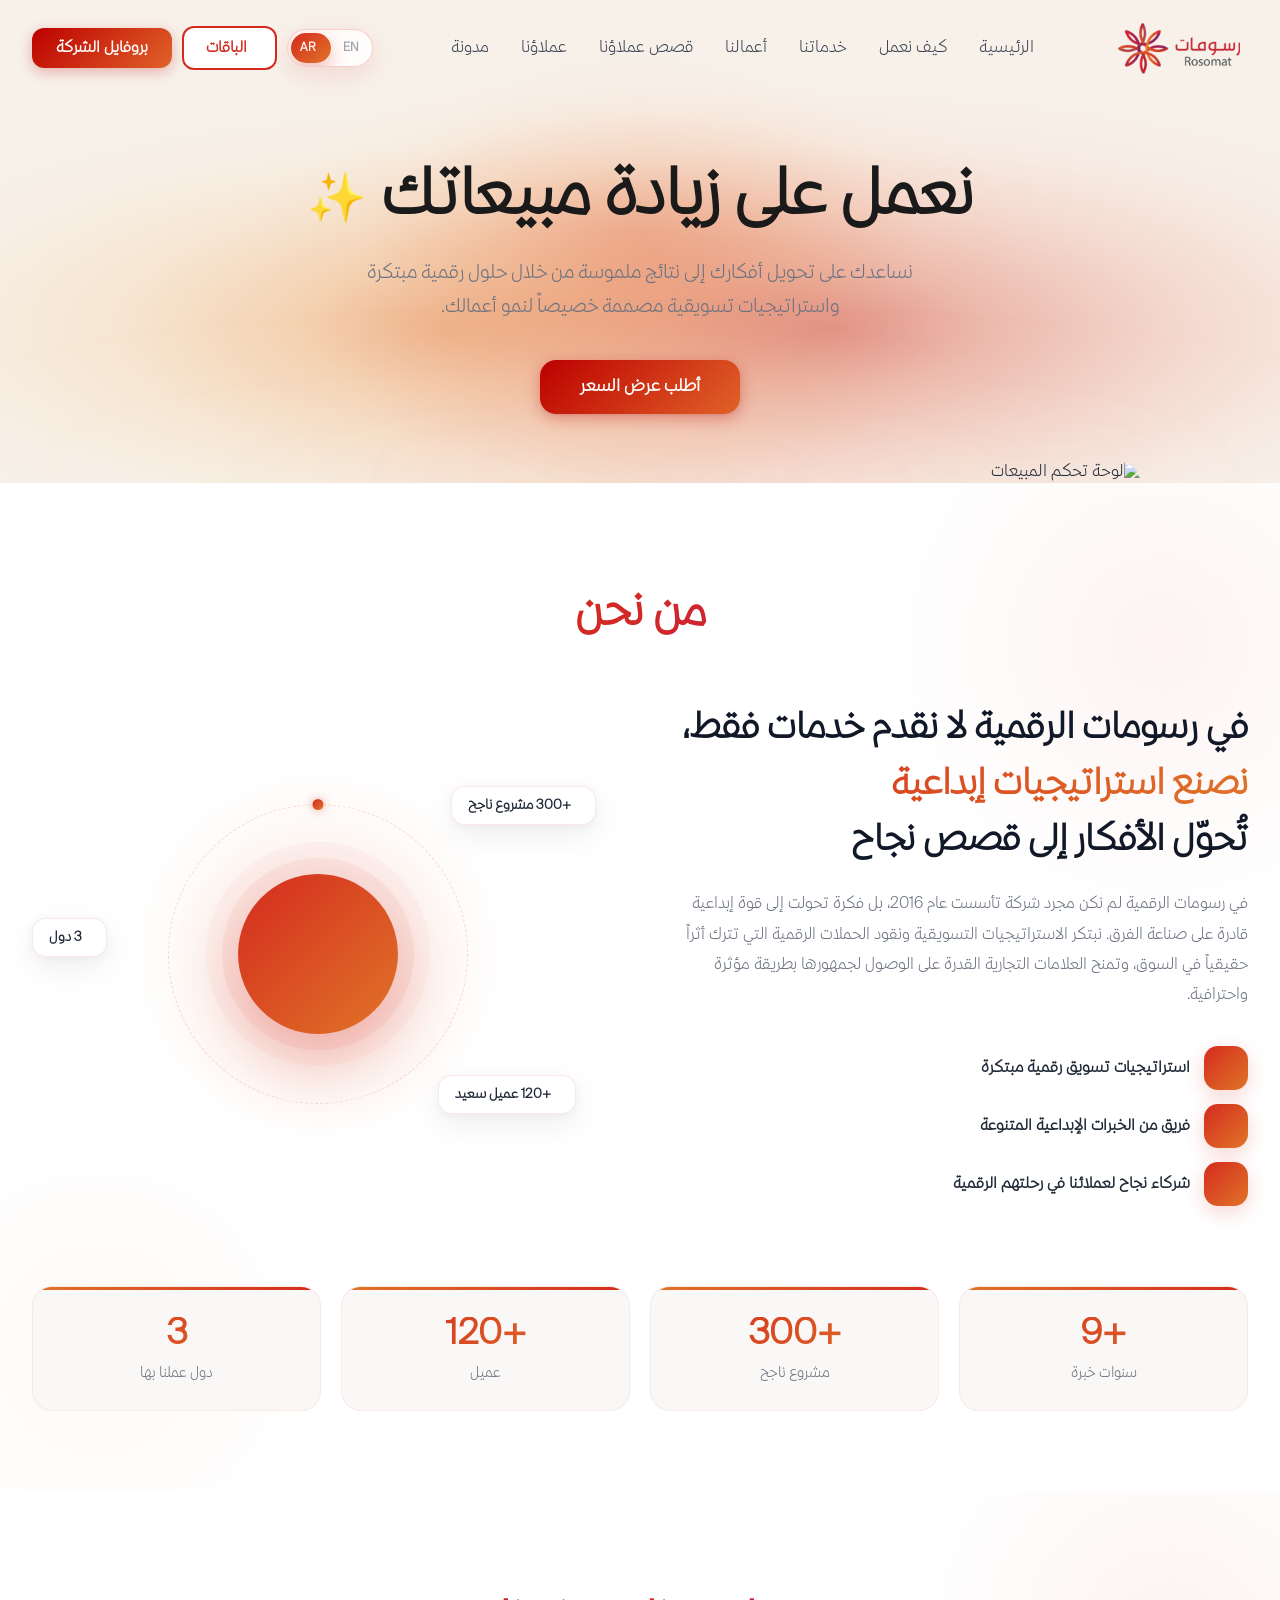
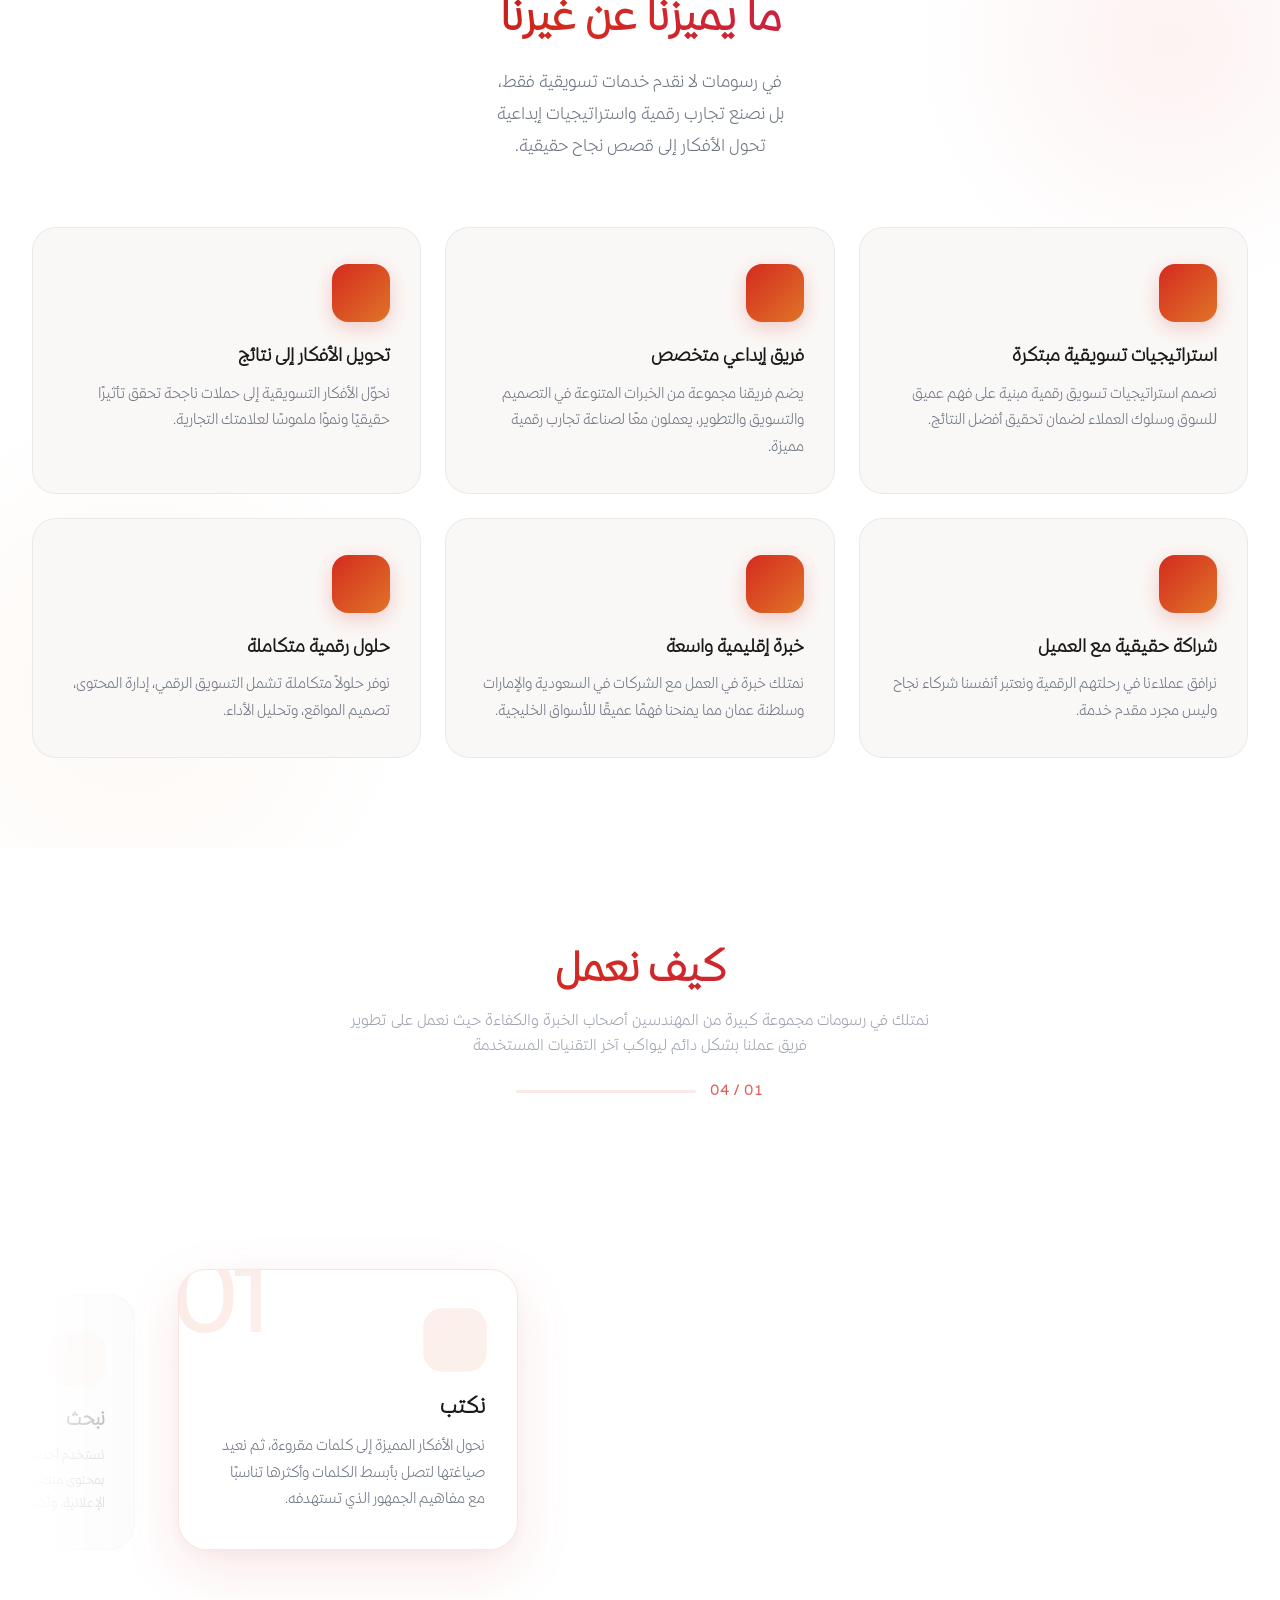
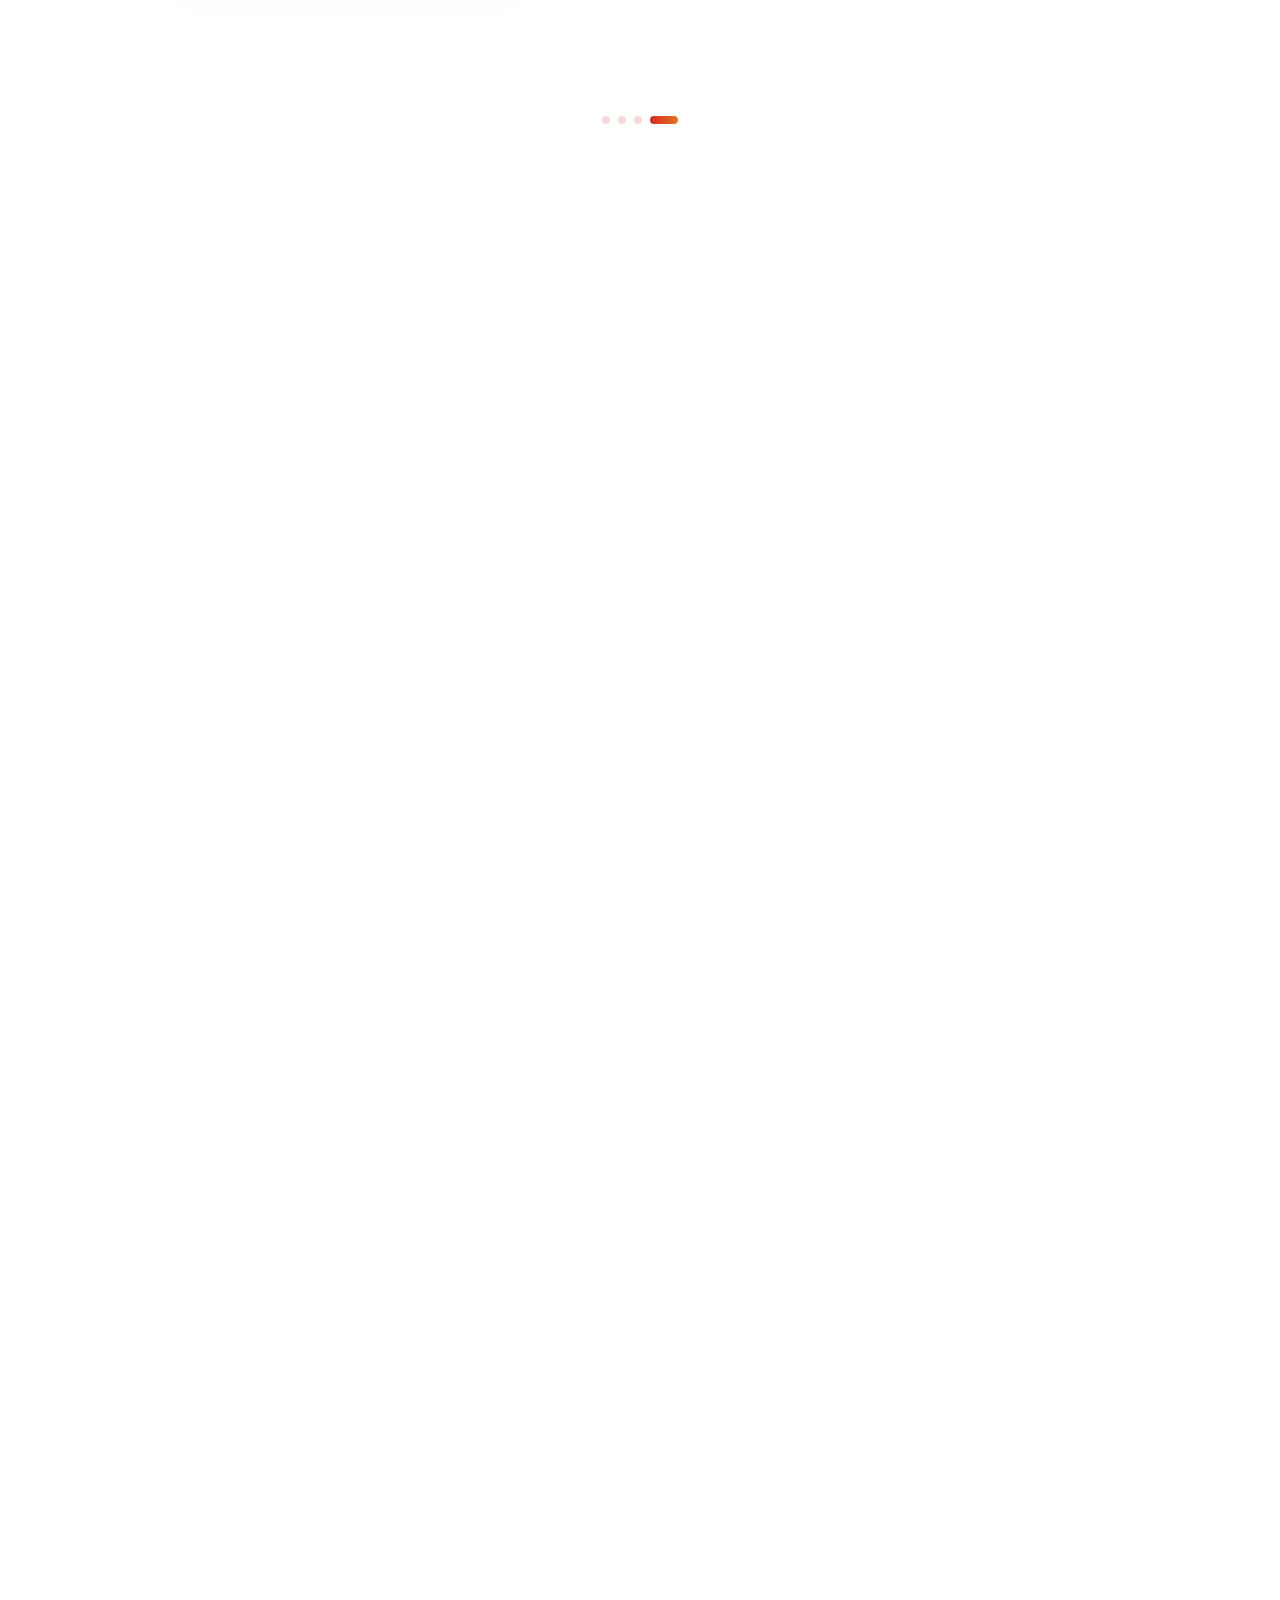
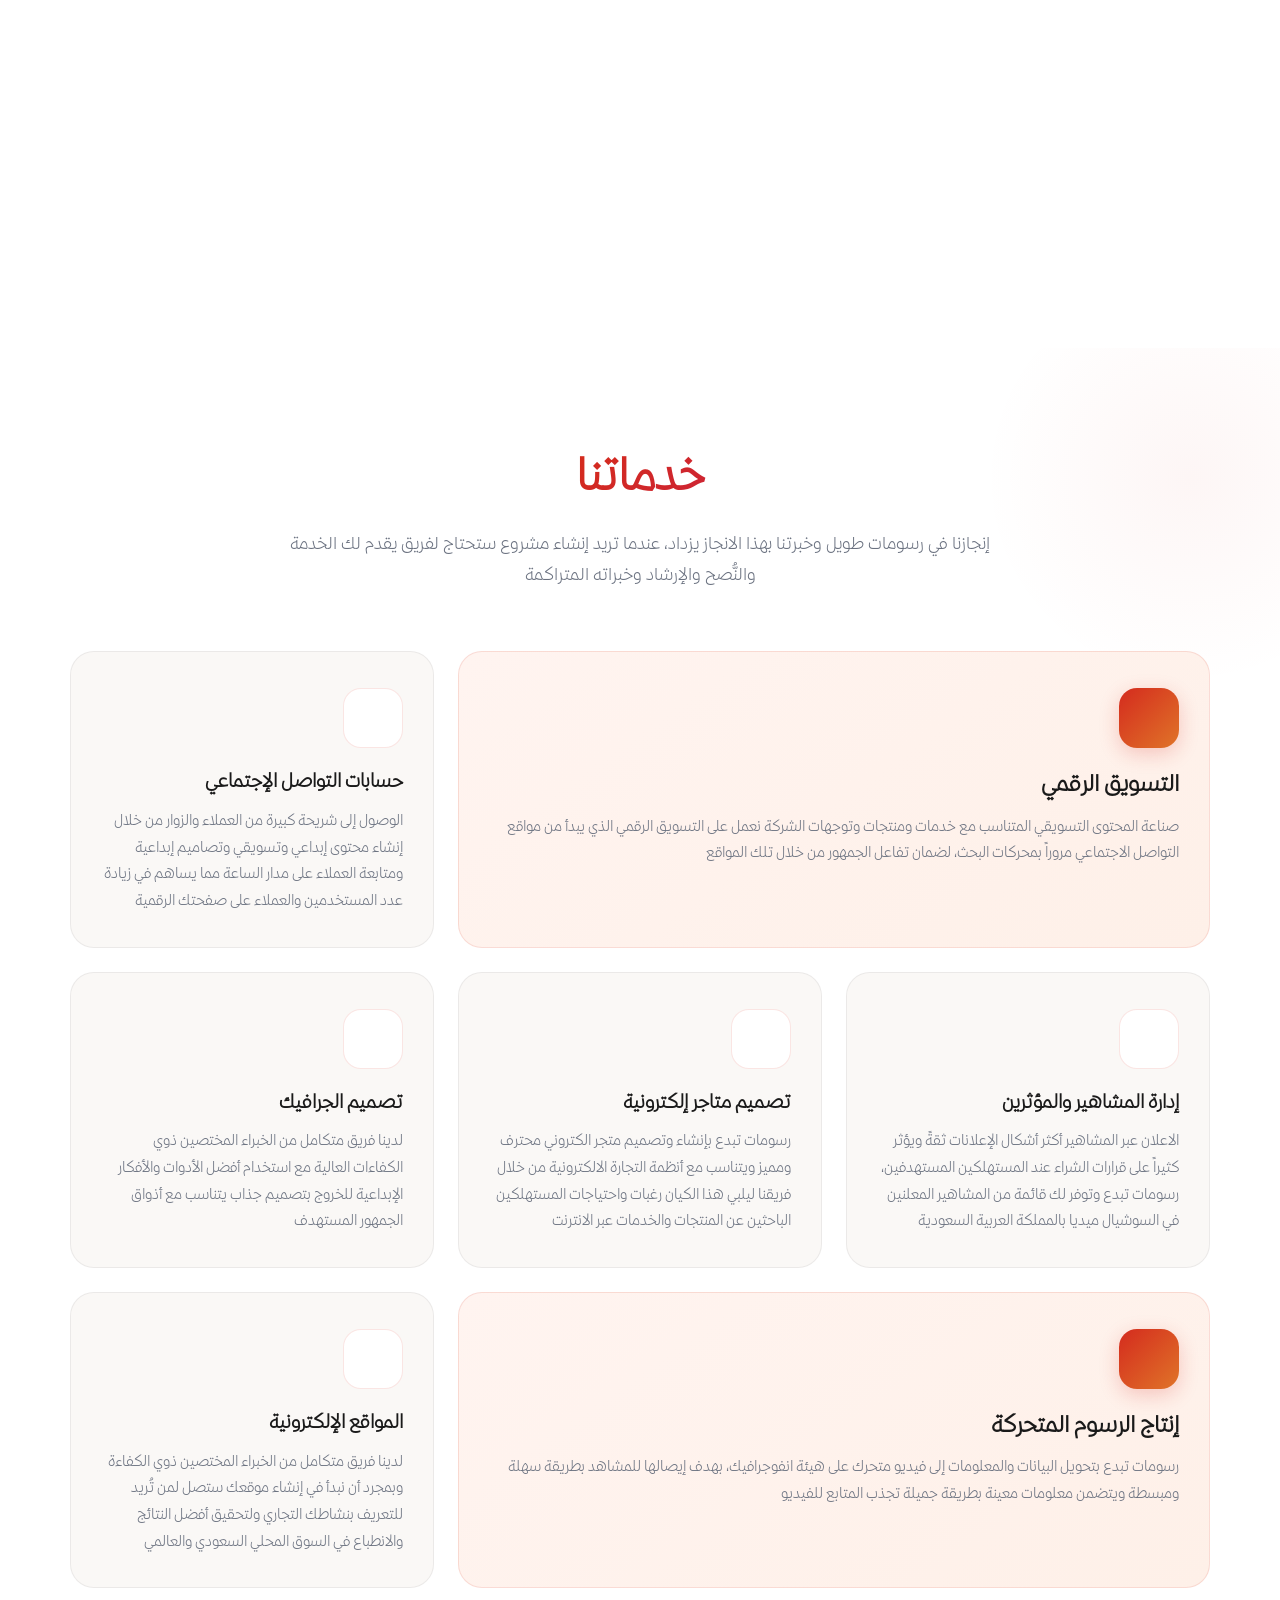
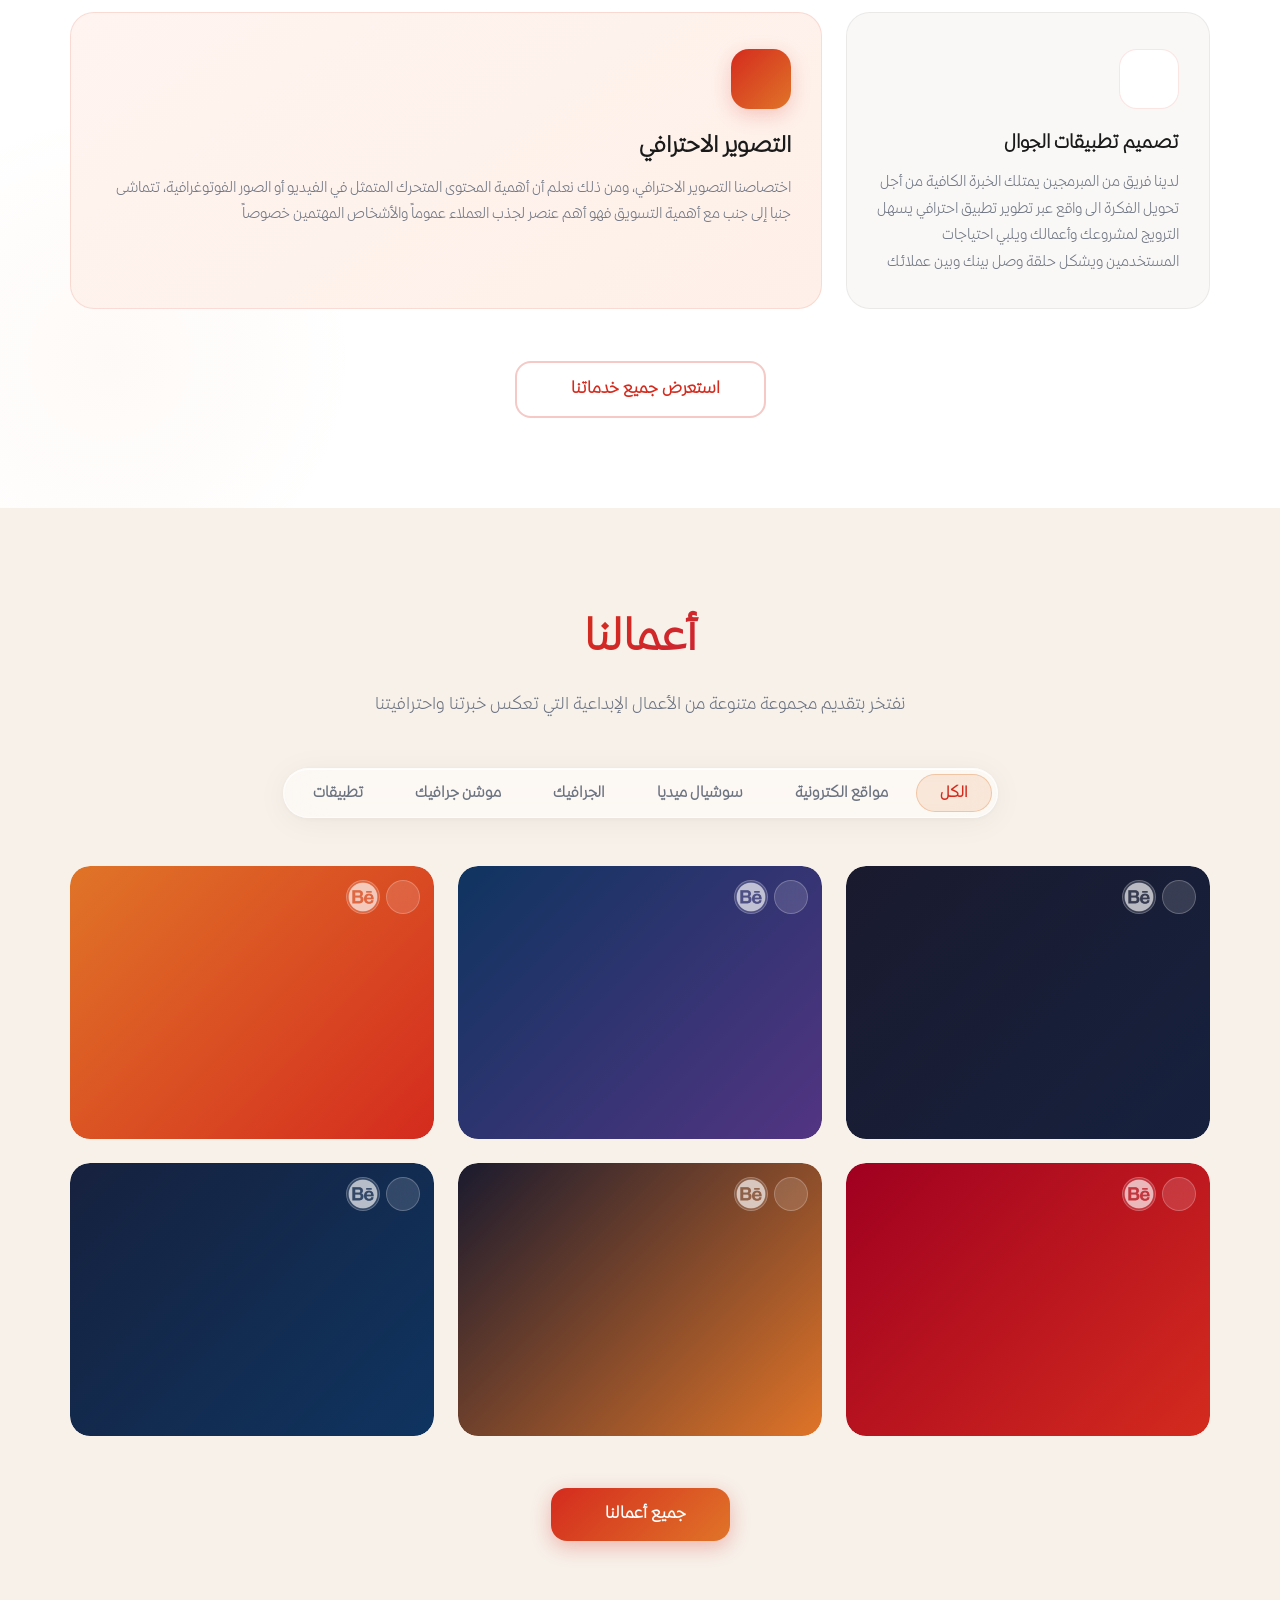
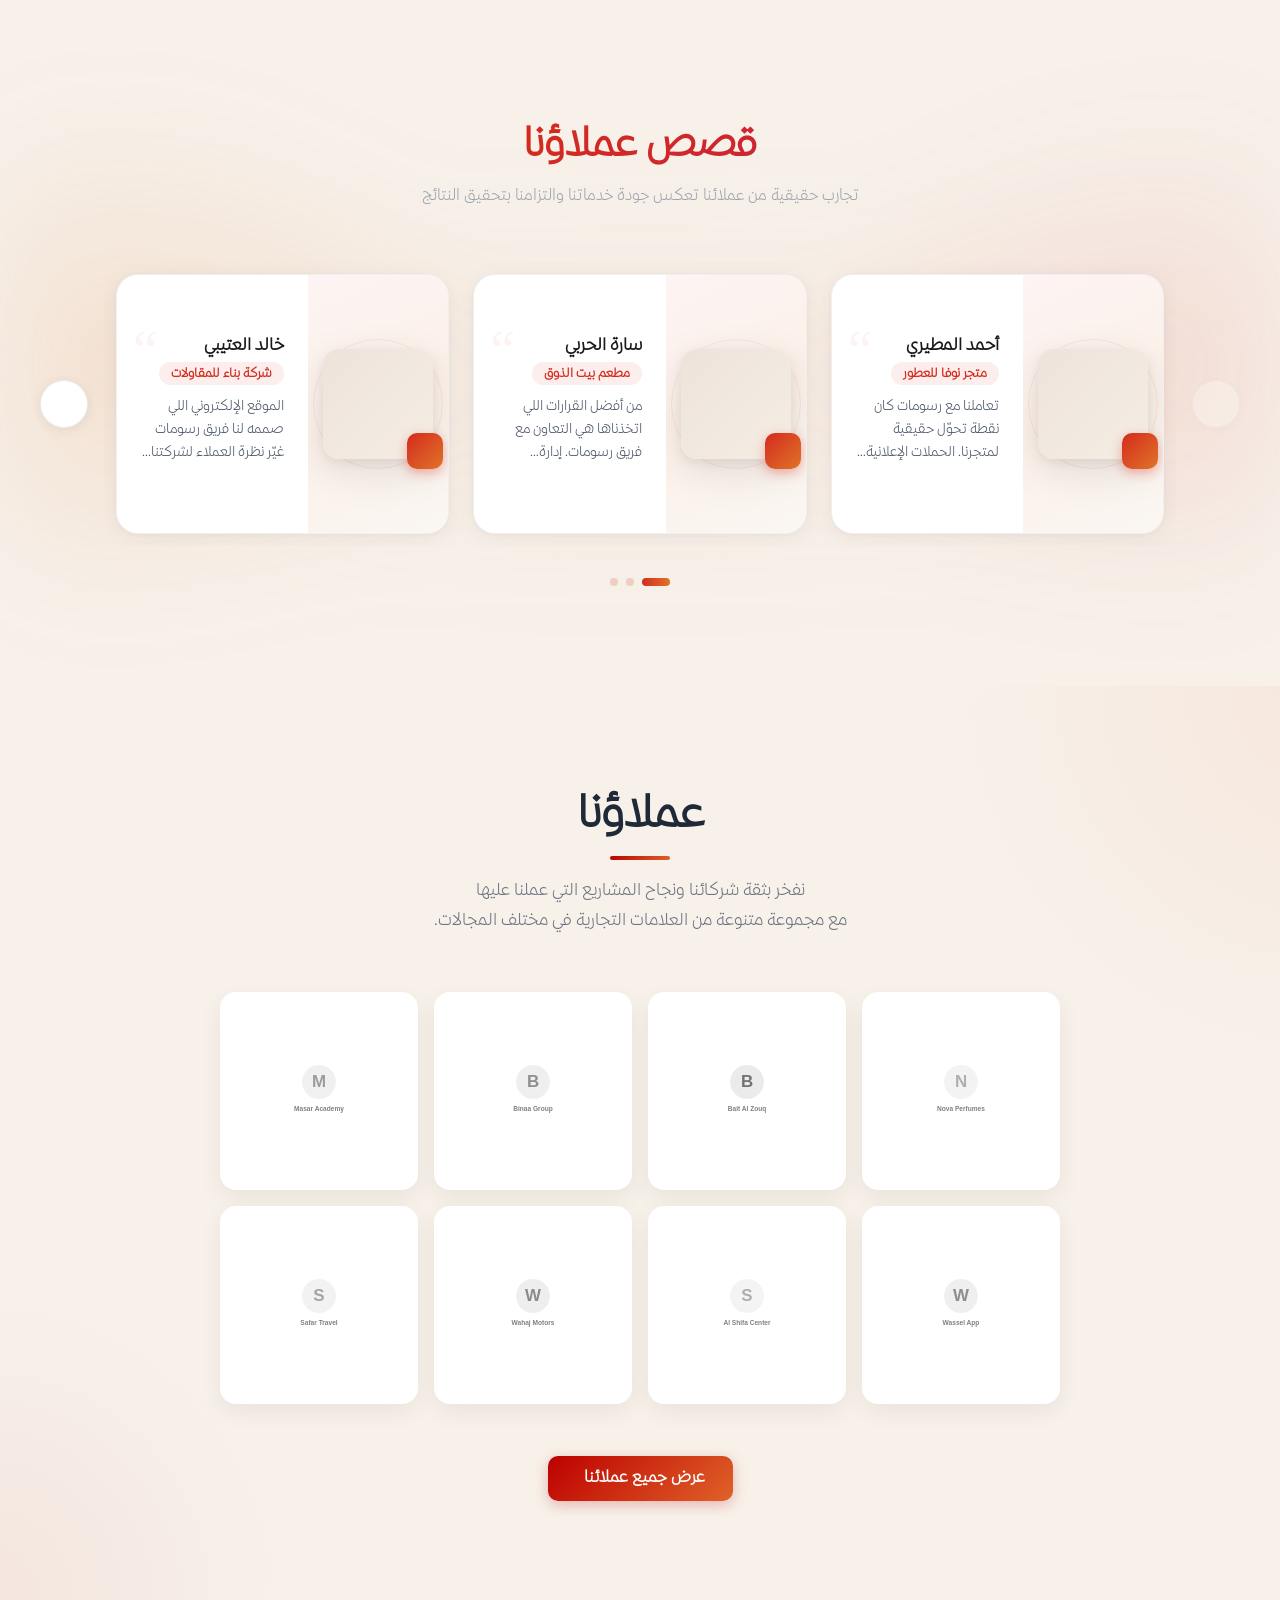
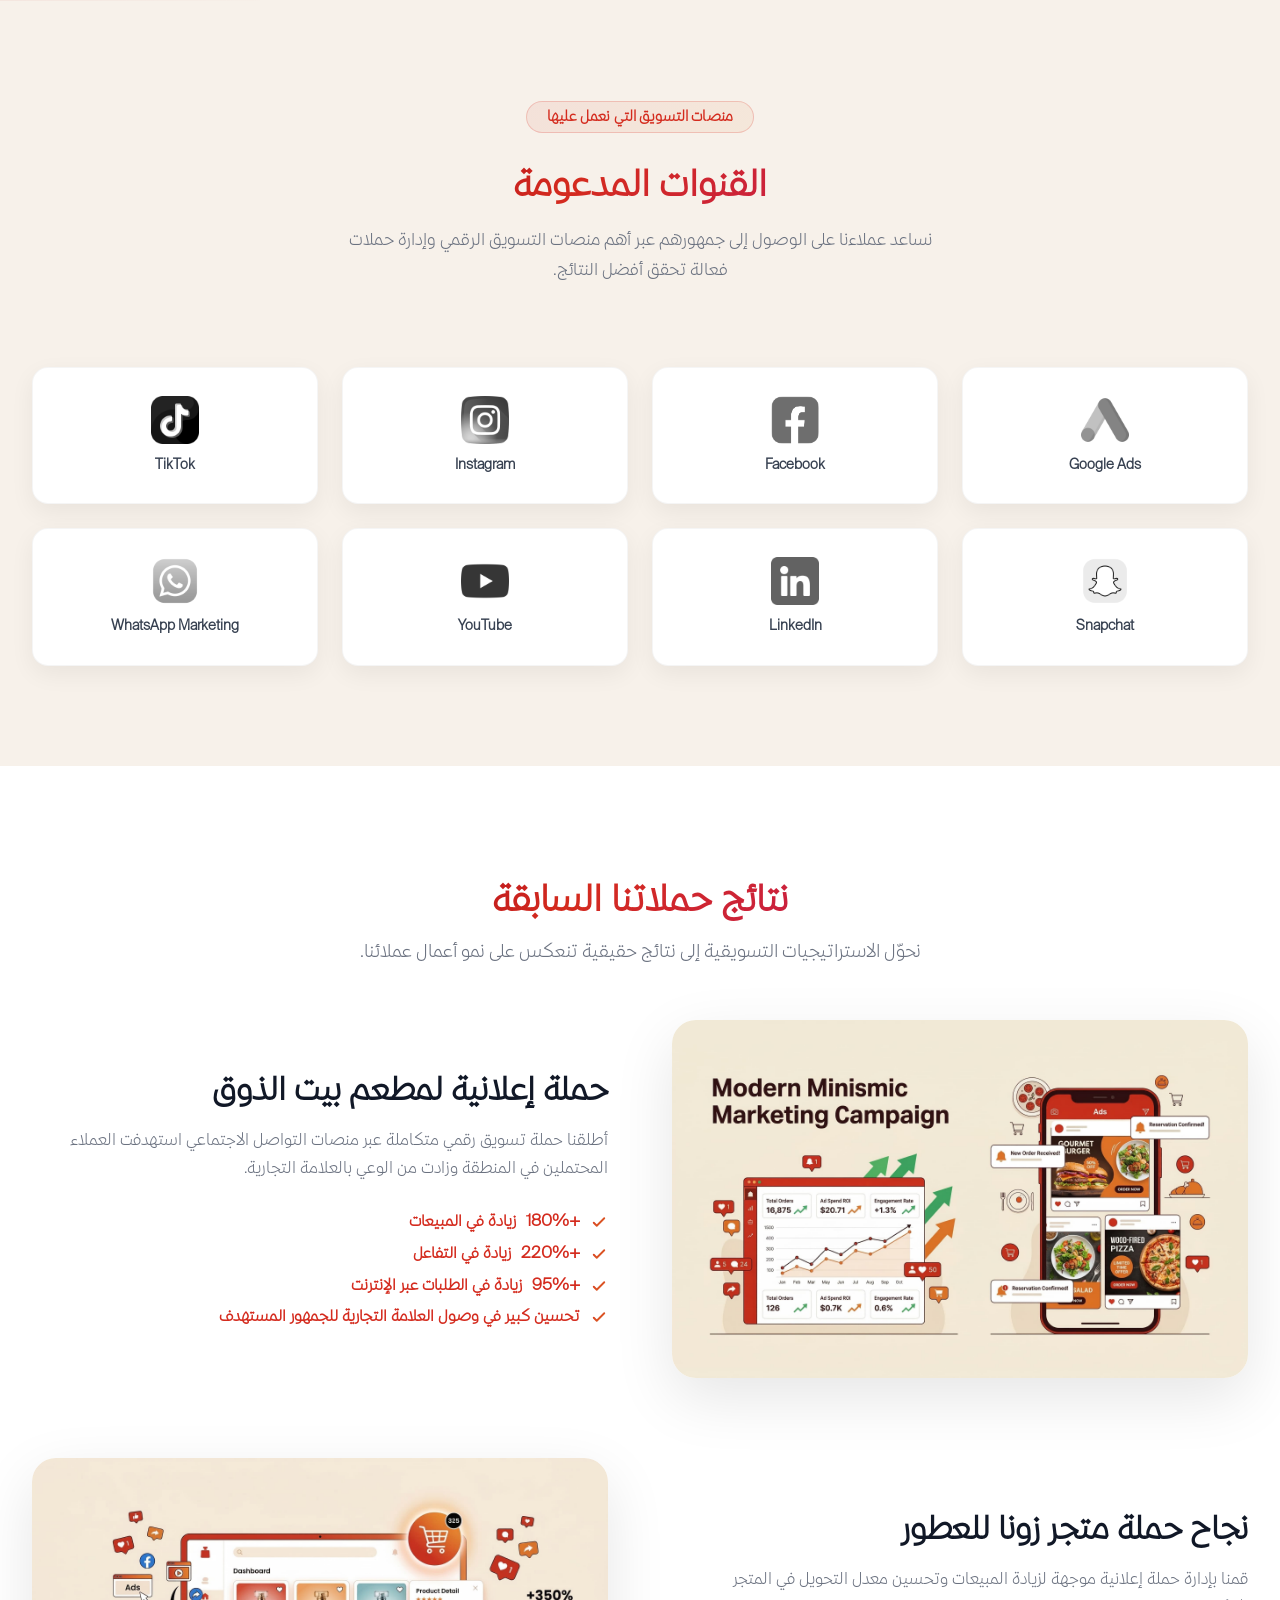
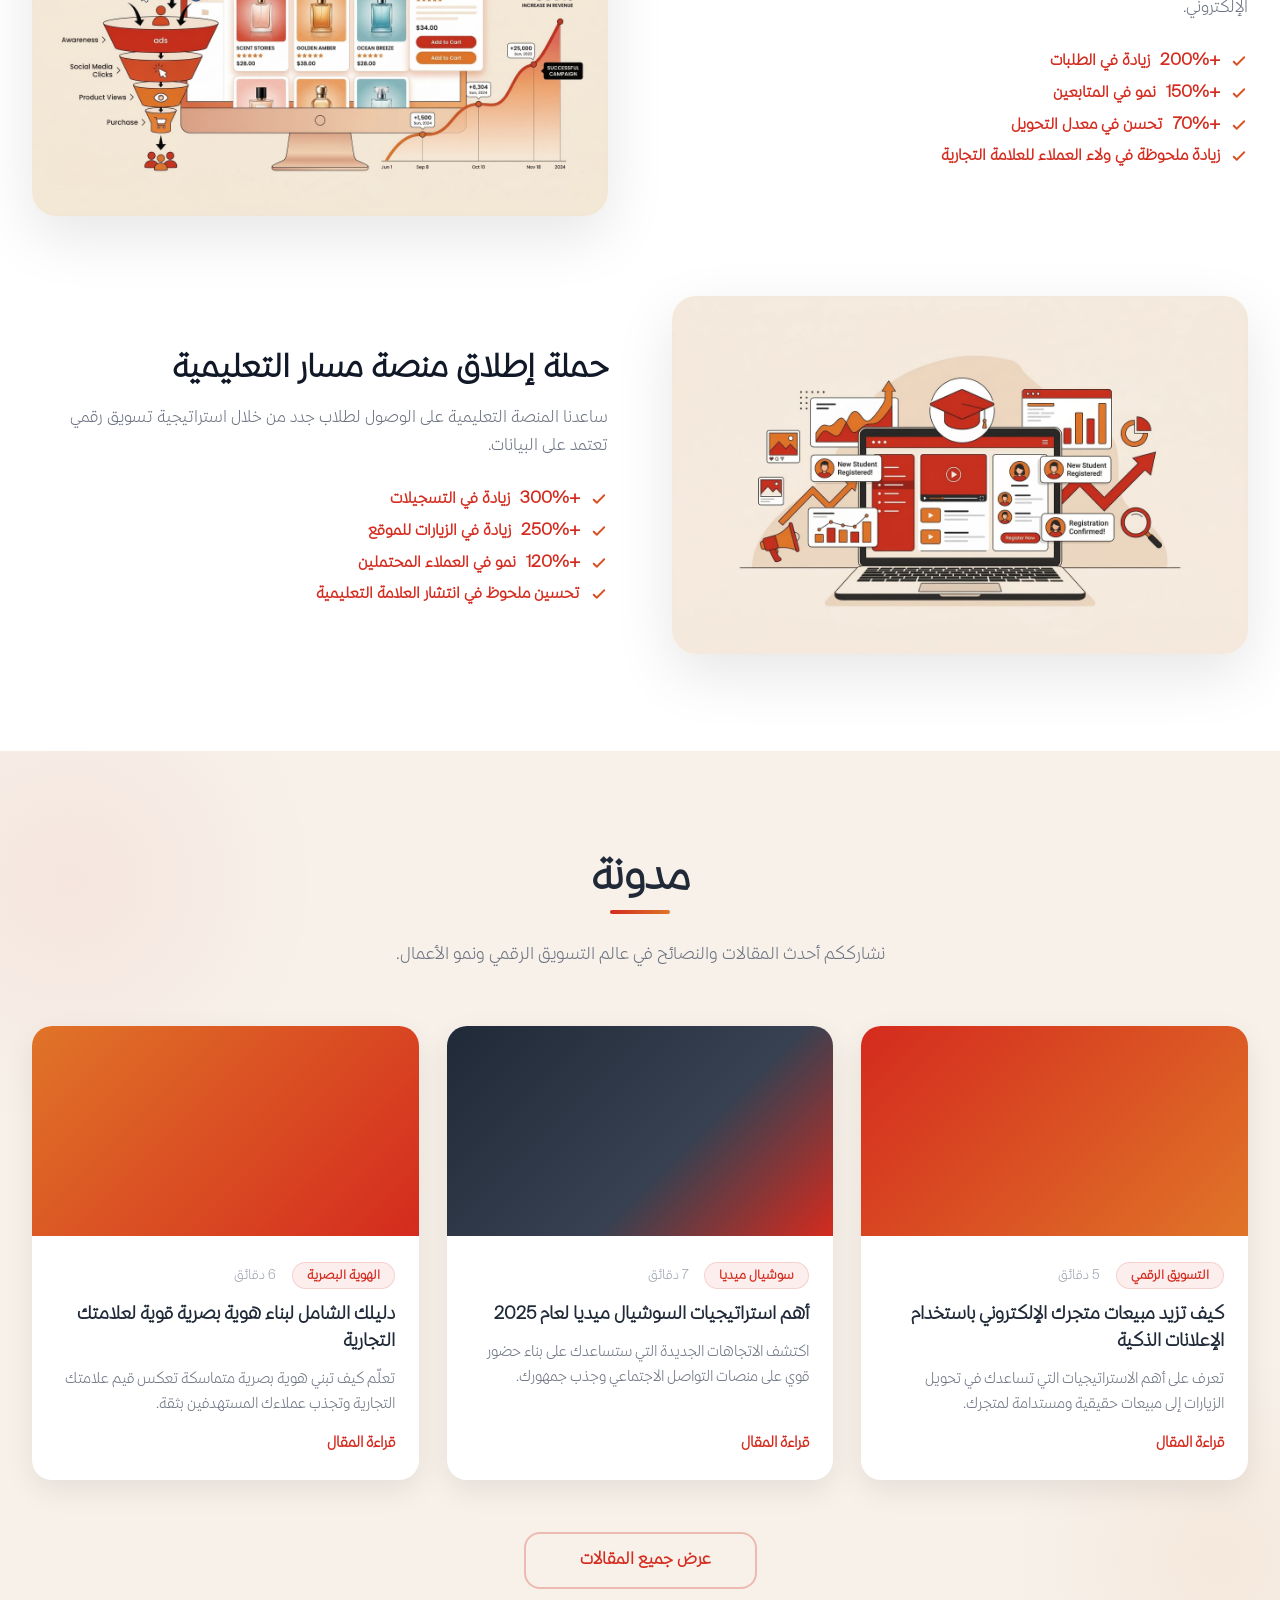
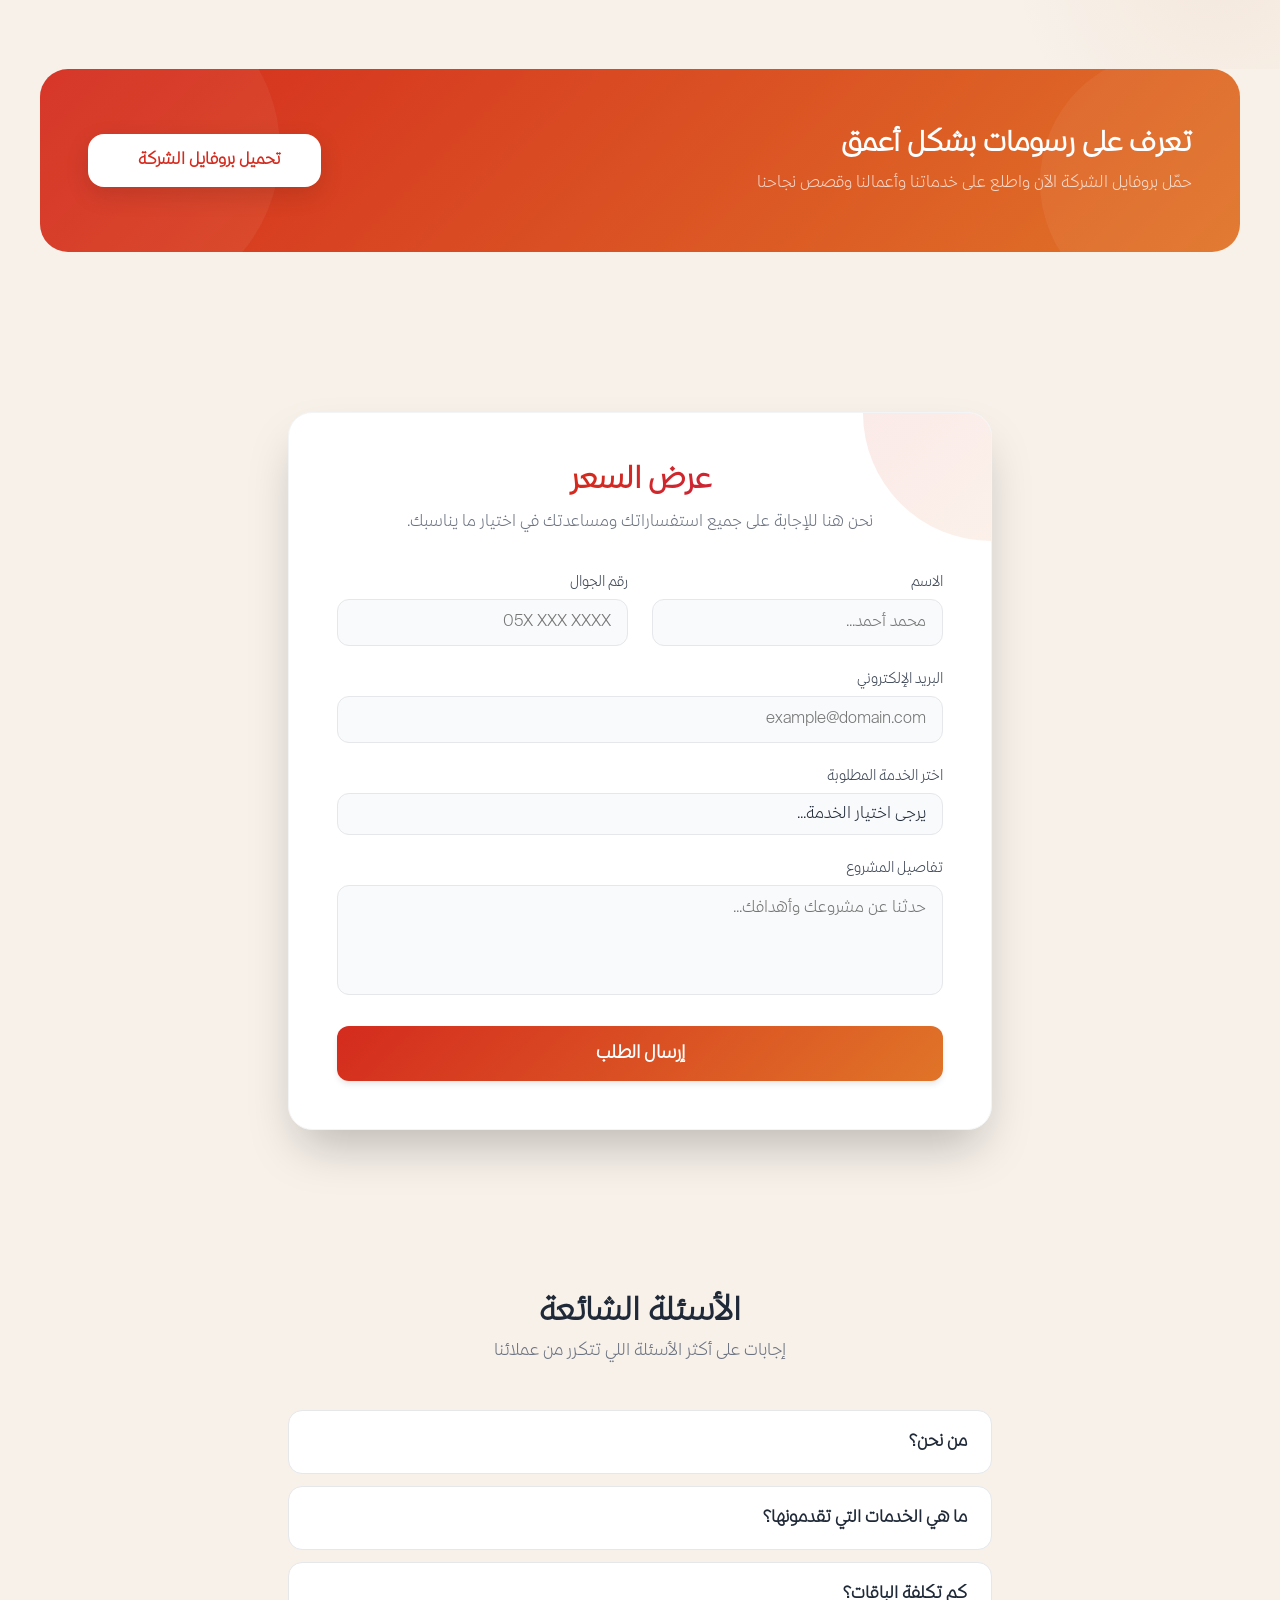
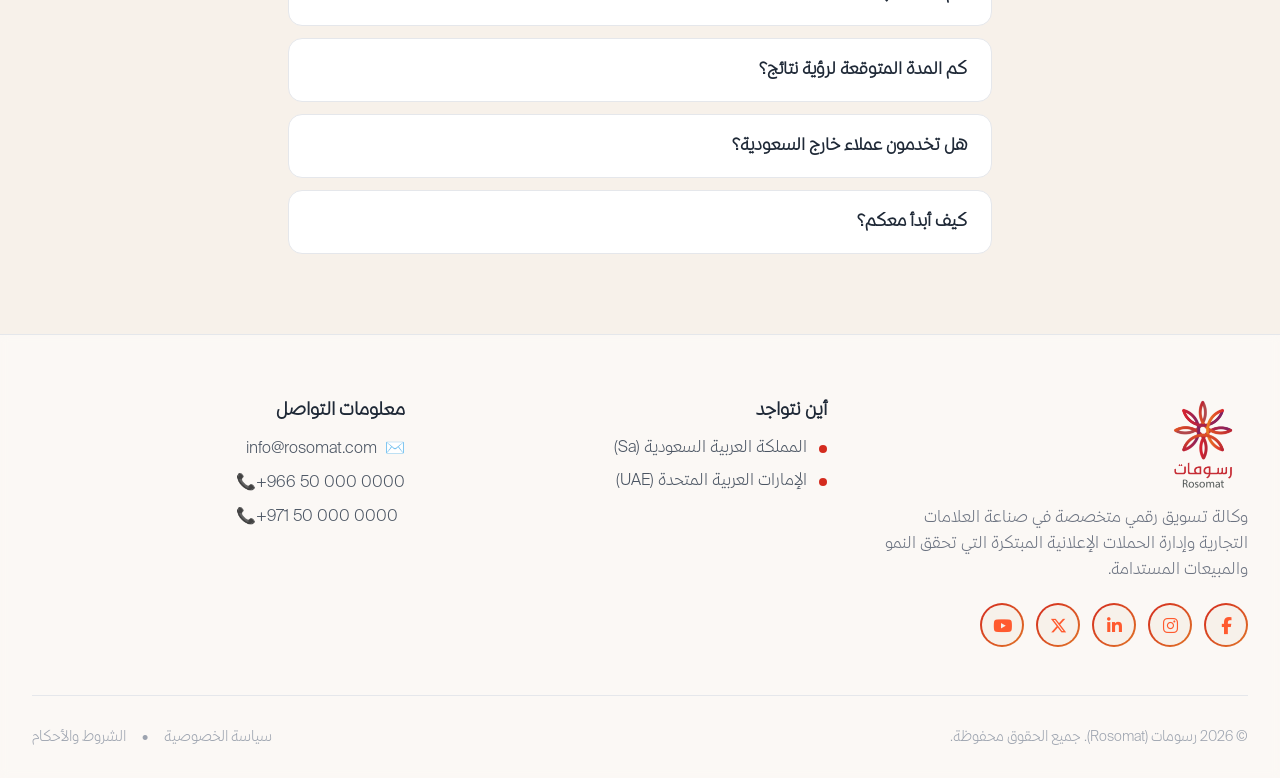
==== commit c8f1e807: "Add YouTube platform icon image - Introduced a new PNG image for the YouTube platform located in the" ====
--- a/index.html
+++ b/index.html
@@ -9,6 +9,7 @@
     <link rel="preconnect" href="https://fonts.gstatic.com" crossorigin>
     <link href="https://fonts.googleapis.com/css2?family=Tajawal:wght@400;500;700;800&display=swap" rel="stylesheet">
     <link rel="stylesheet" href="style.css">
+    <link rel="stylesheet" href="blog.css">
     <link href="https://cdn.jsdelivr.net/npm/remixicon/fonts/remixicon.css" rel="stylesheet">
     <link rel="stylesheet" href="https://cdnjs.cloudflare.com/ajax/libs/font-awesome/6.5.1/css/all.min.css">
 </head>
@@ -30,12 +31,13 @@
                     <a href="#portfolio" class="nav-link">أعمالنا </a>
                     <a href="#testimonials" class="nav-link">قصص عملاؤنا</a>
                     <a href="#clients" class="nav-link">عملاؤنا</a>
+                    <a href="blog.html" class="nav-link">مدونة</a>
 
                     <a href="https://offers.rosomat.net/" class="navbar__packages--mobile"><i class="ri-vip-crown-2-fill"></i> الباقات</a>
                 </div>
                 <div class="navbar__actions">
                     <a href="https://offers.rosomat.net/" class="navbar__packages"><i class="ri-vip-crown-2-fill"></i> الباقات</a>
-                    <a href="#contact" class="navbar__cta">بروفايل الشركة</a>
+                    <a href="#profile" class="navbar__cta">بروفايل الشركة</a>
                 </div>
                 <button class="navbar__hamburger" id="hamburgerBtn" aria-label="فتح القائمة" aria-expanded="false">
                     <span></span>
@@ -728,52 +730,204 @@
     </section>
 
     <!-- ═══════════════════════════════════════════
-         WHY US SECTION
+         PLATFORMS SECTION — القنوات المدعومة
+    ════════════════════════════════════════════ -->
+    <section id="platforms" class="platforms-section">
+        <div class="container">
+
+            <div class="section-header fade-up">
+                <span class="platforms-badge">منصات التسويق التي نعمل عليها</span>
+                <h2 class="section-title">القنوات المدعومة</h2>
+                <p class="platforms-subtitle">نساعد عملاءنا على الوصول إلى جمهورهم عبر أهم منصات التسويق الرقمي وإدارة حملات فعالة تحقق أفضل النتائج.</p>
+            </div>
+
+            <div class="platforms-grid fade-up">
+
+                <div class="platform-card">
+                    <img src="images/platforms/google.png" alt="Google Ads">
+                    <span>Google Ads</span>
+                </div>
+
+                <div class="platform-card">
+                    <img src="images/platforms/facebook.png" alt="Facebook">
+                    <span>Facebook</span>
+                </div>
+
+                <div class="platform-card">
+                    <img src="images/platforms/instagram.png" alt="Instagram">
+                    <span>Instagram</span>
+                </div>
+
+                <div class="platform-card">
+                    <img src="images/platforms/tiktok.png" alt="TikTok">
+                    <span>TikTok</span>
+                </div>
+
+                <div class="platform-card">
+                    <img src="images/platforms/snapchat.png" alt="Snapchat">
+                    <span>Snapchat</span>
+                </div>
+
+                <div class="platform-card">
+                    <img src="images/platforms/linkedin.png" alt="LinkedIn">
+                    <span>LinkedIn</span>
+                </div>
+
+                <div class="platform-card">
+                    <img src="images/platforms/youtube.png" alt="YouTube">
+                    <span>YouTube</span>
+                </div>
+
+                <div class="platform-card">
+                    <img src="images/platforms/whatsapp.png" alt="WhatsApp">
+                    <span>WhatsApp Marketing</span>
+                </div>
+
+            </div><!-- /platforms-grid -->
+
+        </div>
+    </section>
+
+    <!-- ═══════════════════════════════════════════
+         نتائج حملاتنا السابقة
     ════════════════════════════════════════════ -->
     <section class="why-section">
         <div class="container">
 
-            <!-- Row 1: stat LEFT, text RIGHT -->
+            <div class="section-header" style="text-align:center;margin-bottom:56px;">
+                <h2 class="section-title">نتائج حملاتنا السابقة</h2>
+                <p class="section-subtitle">نحوّل الاستراتيجيات التسويقية إلى نتائج حقيقية تنعكس على نمو أعمال عملائنا.</p>
+            </div>
+
+            <!-- Row 1: بيت الذوق -->
             <div class="why-row">
                 <div class="why-visual animate-fade-right">
-                    <img src="images/slider1.png" alt="نتائج حقيقية" class="why-img animate-scale animate-delay-2">
+                    <img src="images/campaign1.png" alt="حملة بيت الذوق" class="why-img animate-scale animate-delay-2">
                 </div>
                 <div class="why-content animate-fade-left">
-                    <h2 class="why-title">ضاعف مبيعات مشروعك بذكاء</h2>
-                    <p class="why-desc">حوّل زيارات متجرك إلى أرباح حقيقية واستفد من حلول تسويقية مدروسة ترفع معدل التحويل وتزيد قيمة كل عميل.</p>
+                    <h2 class="why-title">حملة إعلانية لمطعم بيت الذوق</h2>
+                    <p class="why-desc">أطلقنا حملة تسويق رقمي متكاملة عبر منصات التواصل الاجتماعي استهدفت العملاء المحتملين في المنطقة وزادت من الوعي بالعلامة التجارية.</p>
                     <ul class="why-list">
-                        <li class="animate-fade-left animate-delay-1">استراتيجيات تسويق رقمية موجهة</li>
-                        <li class="animate-fade-left animate-delay-2">حملات إعلانية تحقق نتائج فعلية</li>
-                        <li class="animate-fade-left animate-delay-3">أتمتة ذكية لمتابعة العملاء</li>
-                        <li class="animate-fade-left animate-delay-4">تحسين تجربة المستخدم لزيادة الشراء</li>
+                        <li class="animate-fade-left animate-delay-1"><span class="result-num">+180%</span> زيادة في المبيعات</li>
+                        <li class="animate-fade-left animate-delay-2"><span class="result-num">+220%</span> زيادة في التفاعل</li>
+                        <li class="animate-fade-left animate-delay-3"><span class="result-num">+95%</span> زيادة في الطلبات عبر الإنترنت</li>
+                        <li class="animate-fade-left animate-delay-4">تحسين كبير في وصول العلامة التجارية للجمهور المستهدف</li>
                     </ul>
                 </div>
             </div>
 
-            <!-- Row 2: text LEFT, stat RIGHT -->
+            <!-- Row 2: زونا للعطور -->
             <div class="why-row why-row--reverse">
                 <div class="why-visual animate-fade-left">
-                    <img src="images/slider2.png" alt="زيادة المبيعات" class="why-img animate-scale animate-delay-2">
+                    <img src="images/campaign2.png" alt="حملة زونا للعطور" class="why-img animate-scale animate-delay-2">
                 </div>
                 <div class="why-content animate-fade-right">
-                    <h2 class="why-title">أرقامنا تتكلم</h2>
-                    <p class="why-desc">نحوّل الأهداف إلى نتائج… والأفكار إلى نمو حقيقي.</p>
+                    <h2 class="why-title">نجاح حملة متجر زونا للعطور</h2>
+                    <p class="why-desc">قمنا بإدارة حملة إعلانية موجهة لزيادة المبيعات وتحسين معدل التحويل في المتجر الإلكتروني.</p>
                     <ul class="why-list">
-                        <li class="animate-fade-right animate-delay-1">+150 مشروع تم تنفيذه</li>
-                        <li class="animate-fade-right animate-delay-2">+300 حملة إعلانية ناجحة</li>
-                        <li class="animate-fade-right animate-delay-3">+40% متوسط زيادة في المبيعات</li>
-                        <li class="animate-fade-right animate-delay-4">7× تحسين في معدل التحويل</li>
-                        <li class="animate-fade-right animate-delay-5">أكثر من 16 مليون ريال مبيعات عملائنا</li>
-                        <li class="animate-fade-right animate-delay-5">100% تركيز على النتائج</li>
+                        <li class="animate-fade-right animate-delay-1"><span class="result-num">+200%</span> زيادة في الطلبات</li>
+                        <li class="animate-fade-right animate-delay-2"><span class="result-num">+150%</span> نمو في المتابعين</li>
+                        <li class="animate-fade-right animate-delay-3"><span class="result-num">+70%</span> تحسن في معدل التحويل</li>
+                        <li class="animate-fade-right animate-delay-4">زيادة ملحوظة في ولاء العملاء للعلامة التجارية</li>
                     </ul>
                 </div>
             </div>
 
+            <!-- Row 3: مسار التعليمية -->
+            <div class="why-row">
+                <div class="why-visual animate-fade-right">
+                    <img src="images/campaign3.png" alt="حملة مسار التعليمية" class="why-img animate-scale animate-delay-2">
+                </div>
+                <div class="why-content animate-fade-left">
+                    <h2 class="why-title">حملة إطلاق منصة مسار التعليمية</h2>
+                    <p class="why-desc">ساعدنا المنصة التعليمية على الوصول لطلاب جدد من خلال استراتيجية تسويق رقمي تعتمد على البيانات.</p>
+                    <ul class="why-list">
+                        <li class="animate-fade-left animate-delay-1"><span class="result-num">+300%</span> زيادة في التسجيلات</li>
+                        <li class="animate-fade-left animate-delay-2"><span class="result-num">+250%</span> زيادة في الزيارات للموقع</li>
+                        <li class="animate-fade-left animate-delay-3"><span class="result-num">+120%</span> نمو في العملاء المحتملين</li>
+                        <li class="animate-fade-left animate-delay-4">تحسين ملحوظ في انتشار العلامة التعليمية</li>
+                    </ul>
+                </div>
+            </div>
+
+        </div>
+    </section>
+
+    <!-- ═══════════════════════════════════════════
+         BLOG SECTION — مدونة
+    ════════════════════════════════════════════ -->
+    <section id="blog" class="blog-section">
+        <div class="container">
+
+            <div class="blog-header fade-up">
+                <h2 class="blog-section-title">مدونة</h2>
+                <p class="blog-section-subtitle">نشارككم أحدث المقالات والنصائح في عالم التسويق الرقمي ونمو الأعمال.</p>
+            </div>
+
+            <div class="blog-grid">
+
+                <!-- Blog Card 1 -->
+                <div class="blog-card fade-up">
+                    <div class="blog-image blog-image--1 blog-image--placeholder">
+                        <i class="ri-line-chart-fill"></i>
+                    </div>
+                    <div class="blog-content">
+                        <div class="blog-meta-row">
+                            <span class="blog-category">التسويق الرقمي</span>
+                            <span class="blog-read-time"><i class="ri-time-line"></i> 5 دقائق</span>
+                        </div>
+                        <h3 class="blog-title">كيف تزيد مبيعات متجرك الإلكتروني باستخدام الإعلانات الذكية</h3>
+                        <p class="blog-excerpt">تعرف على أهم الاستراتيجيات التي تساعدك في تحويل الزيارات إلى مبيعات حقيقية ومستدامة لمتجرك.</p>
+                        <a href="blog-single.html" class="blog-read">قراءة المقال <i class="ri-arrow-left-line"></i></a>
+                    </div>
+                </div>
+
+                <!-- Blog Card 2 -->
+                <div class="blog-card fade-up">
+                    <div class="blog-image blog-image--2 blog-image--placeholder">
+                        <i class="ri-instagram-fill"></i>
+                    </div>
+                    <div class="blog-content">
+                        <div class="blog-meta-row">
+                            <span class="blog-category">سوشيال ميديا</span>
+                            <span class="blog-read-time"><i class="ri-time-line"></i> 7 دقائق</span>
+                        </div>
+                        <h3 class="blog-title">أهم استراتيجيات السوشيال ميديا لعام 2025</h3>
+                        <p class="blog-excerpt">اكتشف الاتجاهات الجديدة التي ستساعدك على بناء حضور قوي على منصات التواصل الاجتماعي وجذب جمهورك.</p>
+                        <a href="blog-single.html" class="blog-read">قراءة المقال <i class="ri-arrow-left-line"></i></a>
+                    </div>
+                </div>
+
+                <!-- Blog Card 3 -->
+                <div class="blog-card fade-up">
+                    <div class="blog-image blog-image--3 blog-image--placeholder">
+                        <i class="ri-palette-fill"></i>
+                    </div>
+                    <div class="blog-content">
+                        <div class="blog-meta-row">
+                            <span class="blog-category">الهوية البصرية</span>
+                            <span class="blog-read-time"><i class="ri-time-line"></i> 6 دقائق</span>
+                        </div>
+                        <h3 class="blog-title">دليلك الشامل لبناء هوية بصرية قوية لعلامتك التجارية</h3>
+                        <p class="blog-excerpt">تعلّم كيف تبني هوية بصرية متماسكة تعكس قيم علامتك التجارية وتجذب عملاءك المستهدفين بثقة.</p>
+                        <a href="blog-single.html" class="blog-read">قراءة المقال <i class="ri-arrow-left-line"></i></a>
+                    </div>
+                </div>
+
+            </div><!-- /blog-grid -->
+
+            <div class="blog-cta-wrap fade-up">
+                <a href="blog.html" class="blog-all-btn">
+                    <span>عرض جميع المقالات</span>
+                    <i class="ri-arrow-left-line"></i>
+                </a>
+            </div>
+
         </div>
     </section>
 
     <!-- Profile Download CTA -->
-    <div class="spui-cta fade-up is-visible">
+    <div id="profile" class="spui-cta fade-up is-visible">
         <div class="spui-cta__text">
             <h2>تعرف على رسومات بشكل أعمق</h2>
             <p>حمّل بروفايل الشركة الآن واطلع على خدماتنا وأعمالنا وقصص نجاحنا</p>
--- a/style.css
+++ b/style.css
@@ -2962,8 +2962,19 @@
 }
 
 /* ============================================================
-   WHY US SECTION
+   WHY US SECTION (نتائج حملاتنا السابقة)
    ============================================================ */
+.why-section .section-subtitle {
+    font-size: 1.125rem;
+    color: #6b7280;
+    margin-top: 0;
+    margin-bottom: 0;
+}
+.why-section .result-num {
+    font-weight: 800;
+    color: #d42b1e;
+    font-size: 1.05rem;
+}
 .why-section {
     padding: 96px 0;
     background: #fff;
@@ -3046,8 +3057,8 @@
     align-items: center;
     gap: 10px;
     font-size: 0.95rem;
-    color: #374151;
-    font-weight: 500;
+    color: #d42b1e;
+    font-weight: 600;
 }
 .why-list li::before {
     content: '';
@@ -5050,3 +5061,120 @@
         padding: 40px 20px 28px;
     }
 }
+
+/* ============================================================
+   PLATFORMS SECTION — القنوات المدعومة
+   ============================================================ */
+.platforms-section {
+    padding: 100px 0;
+    background: #f7f1ea;
+    position: relative;
+    overflow: hidden;
+}
+
+.platforms-badge {
+    display: inline-block;
+    background: linear-gradient(135deg, rgba(212, 43, 30, 0.08) 0%, rgba(224, 116, 40, 0.08) 100%);
+    color: #d42b1e;
+    font-size: 0.875rem;
+    font-weight: 700;
+    padding: 6px 20px;
+    border-radius: 50px;
+    border: 1px solid rgba(212, 43, 30, 0.2);
+    margin-bottom: 14px;
+    letter-spacing: 0.01em;
+}
+
+.platforms-subtitle {
+    font-size: 1.05rem;
+    color: #6b7280;
+    line-height: 1.8;
+    margin-top: 12px;
+    max-width: 600px;
+    margin-left: auto;
+    margin-right: auto;
+}
+
+/* Grid — mobile: 2 cols | tablet: 3 cols | desktop: 4 cols */
+.platforms-grid {
+    display: grid;
+    grid-template-columns: repeat(2, 1fr);
+    gap: 16px;
+}
+
+@media (min-width: 640px) {
+    .platforms-grid {
+        grid-template-columns: repeat(3, 1fr);
+        gap: 20px;
+    }
+}
+
+@media (min-width: 1024px) {
+    .platforms-grid {
+        grid-template-columns: repeat(4, 1fr);
+        gap: 24px;
+    }
+}
+
+/* Card */
+.platform-card {
+    background: #ffffff;
+    border-radius: 16px;
+    padding: 28px 20px;
+    display: flex;
+    flex-direction: column;
+    align-items: center;
+    justify-content: center;
+    gap: 12px;
+    box-shadow: 0 8px 24px rgba(0, 0, 0, 0.06);
+    border: 1px solid rgba(0, 0, 0, 0.04);
+    transition: transform 0.3s ease, box-shadow 0.3s ease, border-color 0.3s ease;
+    cursor: default;
+}
+
+.platform-card:hover {
+    transform: translateY(-6px);
+    box-shadow: 0 16px 40px rgba(0, 0, 0, 0.12);
+    border-color: rgba(212, 43, 30, 0.15);
+}
+
+/* Logo */
+.platform-card img {
+    width: 48px;
+    height: 48px;
+    object-fit: contain;
+    filter: grayscale(100%);
+    transition: filter 0.3s ease;
+}
+
+.platform-card:hover img {
+    filter: grayscale(0%);
+}
+
+/* Label */
+.platform-card span {
+    font-size: 0.875rem;
+    font-weight: 700;
+    color: #374151;
+    text-align: center;
+    line-height: 1.4;
+}
+
+@media (max-width: 480px) {
+    .platforms-section {
+        padding: 72px 0;
+    }
+
+    .platform-card {
+        padding: 22px 14px;
+    }
+
+    .platform-card img {
+        width: 40px;
+        height: 40px;
+    }
+
+    .platform-card span {
+        font-size: 0.8rem;
+    }
+}
--- a/blog.css
+++ b/blog.css
@@ -0,0 +1,986 @@
+/* ============================================================
+   BLOG — Shared styles (homepage preview, listing, detail)
+   Colors: red #d42b1e | orange #e07428 | beige #f7f1ea | dark #1f2937
+   ============================================================ */
+
+/* ── Blog Section (Homepage Preview) ──────────────────────── */
+.blog-section {
+    padding: 100px 0 80px;
+    background: #f7f1ea;
+    position: relative;
+    overflow: hidden;
+}
+
+.blog-section::before {
+    content: '';
+    position: absolute;
+    top: -120px;
+    left: -180px;
+    width: 500px;
+    height: 500px;
+    border-radius: 50%;
+    background: radial-gradient(circle, rgba(212,43,30,0.06) 0%, transparent 70%);
+    pointer-events: none;
+}
+
+.blog-section::after {
+    content: '';
+    position: absolute;
+    bottom: -100px;
+    right: -150px;
+    width: 420px;
+    height: 420px;
+    border-radius: 50%;
+    background: radial-gradient(circle, rgba(224,116,40,0.07) 0%, transparent 70%);
+    pointer-events: none;
+}
+
+/* ── Section Header ── */
+.blog-header {
+    text-align: center;
+    margin-bottom: 56px;
+}
+
+.blog-section-title {
+    font-size: 2.6rem;
+    font-weight: 800;
+    color: #1f2937;
+    margin-bottom: 14px;
+    position: relative;
+    display: inline-block;
+}
+
+.blog-section-title::after {
+    content: '';
+    position: absolute;
+    bottom: -10px;
+    right: 50%;
+    transform: translateX(50%);
+    width: 60px;
+    height: 4px;
+    background: linear-gradient(90deg, #d42b1e, #e07428);
+    border-radius: 2px;
+}
+
+.blog-section-subtitle {
+    font-size: 1.05rem;
+    color: #6b7280;
+    line-height: 1.8;
+    margin-top: 22px;
+}
+
+/* ── Blog Grid ── */
+.blog-grid {
+    display: grid;
+    grid-template-columns: repeat(3, 1fr);
+    gap: 28px;
+    position: relative;
+    z-index: 1;
+}
+
+@media (max-width: 1024px) {
+    .blog-grid { grid-template-columns: repeat(2, 1fr); }
+}
+
+@media (max-width: 640px) {
+    .blog-grid { grid-template-columns: 1fr; }
+}
+
+/* ── Blog Card ── */
+.blog-card {
+    background: #fff;
+    border-radius: 20px;
+    overflow: hidden;
+    box-shadow: 0 10px 30px rgba(0,0,0,0.08);
+    transition: transform 0.35s cubic-bezier(0.22,1,0.36,1),
+                box-shadow 0.35s cubic-bezier(0.22,1,0.36,1);
+    display: flex;
+    flex-direction: column;
+    position: relative;
+}
+
+.blog-card:hover {
+    transform: translateY(-6px);
+    box-shadow: 0 20px 50px rgba(0,0,0,0.13);
+}
+
+/* ── Blog Image ── */
+.blog-card .blog-image {
+    width: 100%;
+    height: 210px;
+    object-fit: cover;
+    display: block;
+    flex-shrink: 0;
+    position: relative;
+    overflow: hidden;
+}
+
+/* Gradient placeholders (used when real images not available) */
+.blog-card .blog-image.blog-image--placeholder {
+    display: flex;
+    align-items: center;
+    justify-content: center;
+}
+
+.blog-card .blog-image.blog-image--placeholder i {
+    font-size: 3rem;
+    color: rgba(255,255,255,0.7);
+}
+
+.blog-image--1 { background: linear-gradient(135deg, #d42b1e 0%, #e07428 100%); }
+.blog-image--2 { background: linear-gradient(135deg, #1f2937 0%, #374151 60%, #d42b1e 100%); }
+.blog-image--3 { background: linear-gradient(135deg, #e07428 0%, #d42b1e 100%); }
+.blog-image--4 { background: linear-gradient(135deg, #374151 0%, #1f2937 60%, #e07428 100%); }
+.blog-image--5 { background: linear-gradient(135deg, #7c3aed 0%, #d42b1e 100%); }
+.blog-image--6 { background: linear-gradient(135deg, #0f766e 0%, #e07428 100%); }
+
+/* ── Blog Content ── */
+.blog-content {
+    padding: 26px 24px 28px;
+    display: flex;
+    flex-direction: column;
+    flex: 1;
+    gap: 12px;
+}
+
+.blog-meta-row {
+    display: flex;
+    align-items: center;
+    gap: 12px;
+    flex-wrap: wrap;
+}
+
+.blog-category {
+    display: inline-block;
+    padding: 4px 14px;
+    font-size: 0.78rem;
+    font-weight: 700;
+    color: #d42b1e;
+    background: rgba(212,43,30,0.08);
+    border-radius: 100px;
+    border: 1px solid rgba(212,43,30,0.15);
+    white-space: nowrap;
+}
+
+.blog-date,
+.blog-read-time {
+    font-size: 0.8rem;
+    color: #9ca3af;
+    display: flex;
+    align-items: center;
+    gap: 4px;
+}
+
+.blog-title {
+    font-size: 1.1rem;
+    font-weight: 800;
+    color: #1f2937;
+    line-height: 1.55;
+    margin: 0;
+    transition: color 0.2s;
+}
+
+.blog-card:hover .blog-title {
+    color: #d42b1e;
+}
+
+.blog-excerpt {
+    font-size: 0.9rem;
+    color: #6b7280;
+    line-height: 1.75;
+    margin: 0;
+    flex: 1;
+}
+
+.blog-read {
+    display: inline-flex;
+    align-items: center;
+    gap: 6px;
+    font-size: 0.9rem;
+    font-weight: 700;
+    color: #d42b1e;
+    text-decoration: none;
+    margin-top: 4px;
+    transition: gap 0.25s;
+    align-self: flex-start;
+}
+
+.blog-read:hover {
+    gap: 10px;
+}
+
+/* ── "View All" Button ── */
+.blog-cta-wrap {
+    display: flex;
+    justify-content: center;
+    margin-top: 52px;
+    position: relative;
+    z-index: 1;
+}
+
+.blog-all-btn {
+    display: inline-flex;
+    align-items: center;
+    gap: 10px;
+    padding: 16px 44px;
+    font-size: 1rem;
+    font-weight: 700;
+    color: #d42b1e;
+    background: transparent;
+    border: 2px solid rgba(212,43,30,0.28);
+    border-radius: 16px;
+    text-decoration: none;
+    transition: all 0.35s cubic-bezier(0.34,1.56,0.64,1);
+    position: relative;
+    overflow: hidden;
+}
+
+.blog-all-btn::before {
+    content: '';
+    position: absolute;
+    inset: 0;
+    background: linear-gradient(135deg, #d42b1e 0%, #e07428 100%);
+    opacity: 0;
+    transition: opacity 0.3s ease;
+    border-radius: 14px;
+}
+
+.blog-all-btn:hover {
+    color: #fff;
+    border-color: transparent;
+    transform: translateY(-3px);
+    box-shadow: 0 12px 32px rgba(212,43,30,0.28);
+}
+
+.blog-all-btn:hover::before { opacity: 1; }
+
+.blog-all-btn span,
+.blog-all-btn i {
+    position: relative;
+    z-index: 1;
+}
+
+/* ============================================================
+   BLOG LISTING PAGE — blog.html
+   ============================================================ */
+.blog-page {
+    background: #f7f1ea;
+    min-height: 100vh;
+    padding-top: 0; /* hero extends behind navbar — clearance is in hero padding-top */
+}
+
+/* ── Page Hero ── */
+/* ── Blog Hero — two-column layout ── */
+.blog-hero {
+    background: linear-gradient(
+        135deg,
+        #fff6f2 0%,
+        #ffe6dc 40%,
+        #ffd4c6 100%
+    );
+    padding: 156px 0 56px; /* 96px navbar clearance + 60px design padding */
+    overflow: hidden;
+    position: relative;
+}
+
+/* Smooth gradient fade into the next section */
+.blog-hero::after {
+    content: '';
+    position: absolute;
+    bottom: 0;
+    left: 0;
+    width: 100%;
+    height: 120px;
+    background: linear-gradient(
+        to bottom,
+        rgba(247, 241, 234, 0) 0%,
+        #f7f1ea 100%
+    );
+    pointer-events: none;
+}
+
+.blog-hero__grid {
+    display: grid;
+    grid-template-columns: 1fr 1fr;
+    align-items: center;
+    gap: 60px;
+    direction: rtl;
+}
+
+/* Text column (right in RTL) */
+.blog-hero__content {
+    display: flex;
+    flex-direction: column;
+    gap: 20px;
+}
+
+.blog-hero__badge {
+    display: inline-block;
+    align-self: flex-start;
+    padding: 6px 18px;
+    font-size: 0.875rem;
+    font-weight: 700;
+    color: #fff;
+    background: linear-gradient(135deg, #d42b1e, #e07428);
+    border-radius: 999px;
+    line-height: 1;
+}
+
+.blog-hero__title {
+    font-size: 3rem;
+    font-weight: 800;
+    color: #1f2937;
+    line-height: 1.25;
+    margin: 0;
+}
+
+.blog-hero__desc {
+    font-size: 1.125rem;
+    color: #6b7280;
+    line-height: 1.75;
+    margin: 0;
+    max-width: 460px;
+}
+
+/* Illustration column (left in RTL) */
+.blog-hero__visual {
+    display: flex;
+    align-items: center;
+    justify-content: center;
+}
+
+.blog-hero__visual img {
+    max-width: 100%;
+    height: auto;
+    display: block;
+    filter: drop-shadow(0 20px 40px rgba(212, 43, 30, 0.12));
+}
+
+@media (max-width: 900px) {
+    .blog-hero__title { font-size: 2.4rem; }
+}
+
+@media (max-width: 768px) {
+    .blog-hero__grid {
+        grid-template-columns: 1fr;
+        gap: 36px;
+        text-align: center;
+    }
+    .blog-hero__visual { order: -1; }
+    .blog-hero__badge  { align-self: center; }
+    .blog-hero__desc   { max-width: 100%; }
+    .blog-hero__title  { font-size: 2rem; }
+    .blog-hero         { padding: 144px 0 44px; } /* 96px navbar clearance + 48px design padding */
+}
+
+/* ── Category Filter ── */
+.blog-filters-wrap {
+    padding: 48px 0 0;
+}
+
+.blog-filters {
+    display: flex;
+    flex-wrap: wrap;
+    gap: 10px;
+    justify-content: center;
+}
+
+.blog-filter-btn {
+    padding: 9px 22px;
+    font-size: 0.88rem;
+    font-weight: 600;
+    color: #6b7280;
+    background: #fff;
+    border: 1.5px solid rgba(0,0,0,0.1);
+    border-radius: 100px;
+    cursor: pointer;
+    transition: all 0.28s ease;
+    font-family: inherit;
+}
+
+.blog-filter-btn:hover,
+.blog-filter-btn.is-active {
+    color: #fff;
+    background: linear-gradient(135deg, #d42b1e 0%, #e07428 100%);
+    border-color: transparent;
+    box-shadow: 0 6px 18px rgba(212,43,30,0.28);
+}
+
+/* ── Blog Listing Grid ── */
+.blog-listing-section {
+    padding: 52px 0 80px;
+}
+
+.blog-listing-grid {
+    display: grid;
+    grid-template-columns: repeat(3, 1fr);
+    gap: 28px;
+    margin-bottom: 60px;
+}
+
+@media (max-width: 1024px) {
+    .blog-listing-grid { grid-template-columns: repeat(2, 1fr); }
+}
+
+@media (max-width: 640px) {
+    .blog-listing-grid { grid-template-columns: 1fr; }
+}
+
+/* Blog card hidden state for filter */
+.blog-card.is-hidden {
+    display: none;
+}
+
+/* ── Pagination ── */
+.blog-pagination {
+    display: flex;
+    align-items: center;
+    justify-content: center;
+    gap: 8px;
+    flex-wrap: wrap;
+}
+
+.pg-btn {
+    width: 42px;
+    height: 42px;
+    border-radius: 12px;
+    border: 1.5px solid rgba(0,0,0,0.1);
+    background: #fff;
+    color: #6b7280;
+    font-size: 0.9rem;
+    font-weight: 600;
+    cursor: pointer;
+    display: flex;
+    align-items: center;
+    justify-content: center;
+    transition: all 0.25s ease;
+    font-family: inherit;
+}
+
+.pg-btn:hover,
+.pg-btn.is-active {
+    background: linear-gradient(135deg, #d42b1e, #e07428);
+    border-color: transparent;
+    color: #fff;
+    box-shadow: 0 6px 16px rgba(212,43,30,0.28);
+}
+
+.pg-btn--nav {
+    font-size: 1.1rem;
+}
+
+/* ============================================================
+   BLOG DETAIL PAGE — blog-single.html
+   ============================================================ */
+.article-page {
+    background: #f7f1ea;
+    min-height: 100vh;
+    padding-top: 96px;
+}
+
+/* ── Article Header ── */
+.article-header {
+    padding: 60px 0 0;
+}
+
+.article-header__inner {
+    max-width: 820px;
+    margin: 0 auto;
+    padding: 0 24px;
+    text-align: right;
+}
+
+.article-header__breadcrumb {
+    display: flex;
+    align-items: center;
+    gap: 8px;
+    font-size: 0.85rem;
+    color: #9ca3af;
+    margin-bottom: 24px;
+    flex-wrap: wrap;
+}
+
+.article-header__breadcrumb a {
+    color: #d42b1e;
+    text-decoration: none;
+    font-weight: 600;
+    transition: opacity 0.2s;
+}
+
+.article-header__breadcrumb a:hover { opacity: 0.75; }
+
+.article-header__breadcrumb span { color: #d1d5db; }
+
+.article-category-badge {
+    display: inline-block;
+    padding: 5px 16px;
+    font-size: 0.82rem;
+    font-weight: 700;
+    color: #d42b1e;
+    background: rgba(212,43,30,0.08);
+    border: 1px solid rgba(212,43,30,0.18);
+    border-radius: 100px;
+    margin-bottom: 20px;
+}
+
+.article-title {
+    font-size: 2.4rem;
+    font-weight: 800;
+    color: #1f2937;
+    line-height: 1.35;
+    margin-bottom: 28px;
+}
+
+@media (max-width: 768px) {
+    .article-title { font-size: 1.8rem; }
+}
+
+.article-meta {
+    display: flex;
+    align-items: center;
+    gap: 20px;
+    padding: 20px 0;
+    border-top: 1px solid rgba(0,0,0,0.07);
+    border-bottom: 1px solid rgba(0,0,0,0.07);
+    flex-wrap: wrap;
+}
+
+.article-meta__item {
+    display: flex;
+    align-items: center;
+    gap: 7px;
+    font-size: 0.88rem;
+    color: #6b7280;
+}
+
+.article-meta__item i {
+    color: #d42b1e;
+    font-size: 1rem;
+}
+
+.article-meta__item strong {
+    color: #1f2937;
+    font-weight: 700;
+}
+
+/* ── Featured Image ── */
+.article-featured-img {
+    max-width: 820px;
+    margin: 40px auto 0;
+    padding: 0 24px;
+}
+
+.article-featured-img img,
+.article-featured-img .article-img-placeholder {
+    width: 100%;
+    height: 420px;
+    border-radius: 20px;
+    object-fit: cover;
+    display: block;
+}
+
+@media (max-width: 640px) {
+    .article-featured-img img,
+    .article-featured-img .article-img-placeholder { height: 230px; }
+}
+
+.article-img-placeholder {
+    display: flex;
+    align-items: center;
+    justify-content: center;
+    background: linear-gradient(135deg, #d42b1e 0%, #e07428 100%);
+}
+
+.article-img-placeholder i {
+    font-size: 4rem;
+    color: rgba(255,255,255,0.6);
+}
+
+/* ── Article Body ── */
+.article-body {
+    max-width: 820px;
+    margin: 0 auto;
+    padding: 52px 24px 60px;
+}
+
+.article-content {
+    font-size: 1.05rem;
+    line-height: 1.9;
+    color: #374151;
+}
+
+.article-content h2 {
+    font-size: 1.6rem;
+    font-weight: 800;
+    color: #1f2937;
+    margin: 44px 0 18px;
+    position: relative;
+    padding-right: 18px;
+}
+
+.article-content h2::before {
+    content: '';
+    position: absolute;
+    top: 8px;
+    right: 0;
+    width: 4px;
+    height: 70%;
+    background: linear-gradient(180deg, #d42b1e, #e07428);
+    border-radius: 2px;
+}
+
+.article-content h3 {
+    font-size: 1.25rem;
+    font-weight: 700;
+    color: #1f2937;
+    margin: 32px 0 14px;
+}
+
+.article-content p {
+    margin-bottom: 22px;
+}
+
+.article-content ul,
+.article-content ol {
+    margin: 18px 0 22px 0;
+    padding-right: 28px;
+    display: flex;
+    flex-direction: column;
+    gap: 10px;
+}
+
+.article-content li {
+    list-style: none;
+    display: flex;
+    align-items: flex-start;
+    gap: 10px;
+    color: #4b5563;
+    line-height: 1.7;
+}
+
+.article-content li::before {
+    content: '';
+    display: inline-block;
+    width: 8px;
+    height: 8px;
+    min-width: 8px;
+    border-radius: 50%;
+    background: linear-gradient(135deg, #d42b1e, #e07428);
+    margin-top: 9px;
+}
+
+/* ── Blockquote ── */
+.article-content blockquote {
+    margin: 36px 0;
+    padding: 24px 28px 24px 0;
+    border-right: 4px solid #d42b1e;
+    background: rgba(212,43,30,0.04);
+    border-radius: 0 16px 16px 0;
+}
+
+.article-content blockquote p {
+    font-size: 1.1rem;
+    font-style: italic;
+    color: #1f2937;
+    font-weight: 600;
+    margin: 0;
+    padding-right: 16px;
+}
+
+/* ── Inline Article Image ── */
+.article-content .article-inline-img {
+    border-radius: 16px;
+    width: 100%;
+    height: 280px;
+    object-fit: cover;
+    margin: 28px 0;
+    display: block;
+}
+
+.article-content .article-inline-img-placeholder {
+    border-radius: 16px;
+    width: 100%;
+    height: 280px;
+    margin: 28px 0;
+    display: flex;
+    align-items: center;
+    justify-content: center;
+    background: linear-gradient(135deg, #374151 0%, #1f2937 60%, #d42b1e 100%);
+}
+
+.article-content .article-inline-img-placeholder i {
+    font-size: 3rem;
+    color: rgba(255,255,255,0.55);
+}
+
+/* ── Article Tags ── */
+.article-tags {
+    display: flex;
+    align-items: center;
+    gap: 10px;
+    flex-wrap: wrap;
+    padding-top: 32px;
+    border-top: 1px solid rgba(0,0,0,0.07);
+    margin-top: 32px;
+}
+
+.article-tags__label {
+    font-size: 0.88rem;
+    font-weight: 700;
+    color: #1f2937;
+}
+
+.article-tag {
+    display: inline-block;
+    padding: 5px 14px;
+    font-size: 0.82rem;
+    color: #6b7280;
+    background: rgba(0,0,0,0.05);
+    border-radius: 100px;
+    border: 1px solid rgba(0,0,0,0.08);
+    transition: all 0.2s;
+}
+
+.article-tag:hover {
+    color: #d42b1e;
+    background: rgba(212,43,30,0.08);
+    border-color: rgba(212,43,30,0.18);
+}
+
+/* ── Share Row ── */
+.article-share {
+    display: flex;
+    align-items: center;
+    gap: 12px;
+    flex-wrap: wrap;
+    padding-top: 24px;
+    border-top: 1px solid rgba(0,0,0,0.07);
+    margin-top: 24px;
+}
+
+.article-share__label {
+    font-size: 0.9rem;
+    font-weight: 700;
+    color: #1f2937;
+}
+
+.share-btn {
+    width: 40px;
+    height: 40px;
+    border-radius: 12px;
+    display: flex;
+    align-items: center;
+    justify-content: center;
+    font-size: 1.05rem;
+    color: #fff;
+    text-decoration: none;
+    transition: transform 0.25s, box-shadow 0.25s;
+}
+
+.share-btn:hover { transform: translateY(-3px); box-shadow: 0 8px 20px rgba(0,0,0,0.18); }
+.share-btn--twitter { background: #1da1f2; }
+.share-btn--facebook { background: #1877f2; }
+.share-btn--whatsapp { background: #25d366; }
+.share-btn--linkedin { background: #0a66c2; }
+
+/* ============================================================
+   RELATED BLOGS SLIDER
+   ============================================================ */
+.related-blogs {
+    background: #fff;
+    padding: 72px 0 80px;
+    position: relative;
+    overflow: hidden;
+}
+
+.related-blogs::before {
+    content: '';
+    position: absolute;
+    top: 0;
+    left: 0;
+    right: 0;
+    height: 1px;
+    background: linear-gradient(90deg, transparent, rgba(212,43,30,0.25), transparent);
+}
+
+.related-blogs__header {
+    display: flex;
+    align-items: center;
+    justify-content: space-between;
+    margin-bottom: 40px;
+}
+
+.related-blogs__title {
+    font-size: 1.9rem;
+    font-weight: 800;
+    color: #1f2937;
+    position: relative;
+    padding-right: 18px;
+}
+
+.related-blogs__title::before {
+    content: '';
+    position: absolute;
+    right: 0;
+    top: 8px;
+    height: 70%;
+    width: 4px;
+    background: linear-gradient(180deg, #d42b1e, #e07428);
+    border-radius: 2px;
+}
+
+.related-blogs__arrows {
+    display: flex;
+    gap: 10px;
+}
+
+.related-arrow {
+    width: 44px;
+    height: 44px;
+    border-radius: 12px;
+    border: 1.5px solid rgba(212,43,30,0.25);
+    background: #fff;
+    color: #d42b1e;
+    cursor: pointer;
+    display: flex;
+    align-items: center;
+    justify-content: center;
+    font-size: 1.15rem;
+    transition: all 0.25s cubic-bezier(0.34,1.56,0.64,1);
+}
+
+.related-arrow:hover {
+    background: linear-gradient(135deg, #d42b1e, #e07428);
+    border-color: transparent;
+    color: #fff;
+    transform: scale(1.08);
+    box-shadow: 0 6px 18px rgba(212,43,30,0.28);
+}
+
+/* ── Slider Track ── */
+.blog-slider-viewport {
+    overflow: hidden;
+    cursor: grab;
+    user-select: none;
+    /* Force LTR so overflow scrolls to the right and translateX(-X) works as expected */
+    direction: ltr;
+}
+
+.blog-slider-viewport:active {
+    cursor: grabbing;
+}
+
+.blog-slider-track {
+    display: flex;
+    gap: 24px;
+    transition: transform 0.45s cubic-bezier(0.22,1,0.36,1);
+    will-change: transform;
+}
+
+/* Cards inside slider restore RTL for Arabic content */
+.blog-slider-track .blog-card {
+    flex: 0 0 calc((100% - 48px) / 3);
+    min-width: 0;
+    direction: rtl;
+}
+
+@media (max-width: 1024px) {
+    .blog-slider-track .blog-card {
+        flex: 0 0 calc((100% - 24px) / 2);
+    }
+}
+
+@media (max-width: 640px) {
+    .blog-slider-track .blog-card {
+        flex: 0 0 100%;
+    }
+}
+
+/* ── Slider Dots ── */
+.related-dots {
+    display: flex;
+    justify-content: center;
+    gap: 8px;
+    margin-top: 32px;
+}
+
+.related-dot {
+    width: 8px;
+    height: 8px;
+    border-radius: 50%;
+    border: none;
+    background: rgba(212,43,30,0.2);
+    cursor: pointer;
+    transition: all 0.25s;
+    padding: 0;
+}
+
+.related-dot.is-active {
+    width: 24px;
+    border-radius: 4px;
+    background: linear-gradient(90deg, #d42b1e, #e07428);
+}
+
+/* ============================================================
+   FADE-UP ANIMATION (reuse from main site pattern)
+   ============================================================ */
+.fade-up {
+    opacity: 0;
+    transform: translateY(30px);
+    transition: opacity 0.65s ease, transform 0.65s ease;
+}
+
+.fade-up.is-visible {
+    opacity: 1;
+    transform: translateY(0);
+}
+
+/* Stagger delays */
+.fade-up:nth-child(2) { transition-delay: 0.1s; }
+.fade-up:nth-child(3) { transition-delay: 0.2s; }
+.fade-up:nth-child(4) { transition-delay: 0.3s; }
+
+/* ============================================================
+   BACK TO BLOG BUTTON
+   ============================================================ */
+.back-btn {
+    display: inline-flex;
+    align-items: center;
+    gap: 8px;
+    padding: 10px 22px;
+    font-size: 0.9rem;
+    font-weight: 700;
+    color: #d42b1e;
+    background: rgba(212,43,30,0.08);
+    border: 1.5px solid rgba(212,43,30,0.15);
+    border-radius: 12px;
+    text-decoration: none;
+    transition: all 0.25s ease;
+    margin-bottom: 32px;
+    display: inline-flex;
+}
+
+.back-btn:hover {
+    background: linear-gradient(135deg, #d42b1e, #e07428);
+    color: #fff;
+    border-color: transparent;
+    box-shadow: 0 6px 18px rgba(212,43,30,0.28);
+}
+
+/* ============================================================
+   RESPONSIVE UTILITIES
+   ============================================================ */
+@media (max-width: 768px) {
+    .blog-section { padding: 72px 0 60px; }
+    .blog-section-title { font-size: 2rem; }
+    .article-body { padding: 40px 20px 48px; }
+    .article-featured-img { padding: 0 20px; }
+    .article-header__inner { padding: 0 20px; }
+    .related-blogs { padding: 52px 0 60px; }
+    .related-blogs__header {
+        flex-direction: column;
+        align-items: flex-start;
+        gap: 18px;
+    }
+    .related-blogs__title { font-size: 1.55rem; }
+}
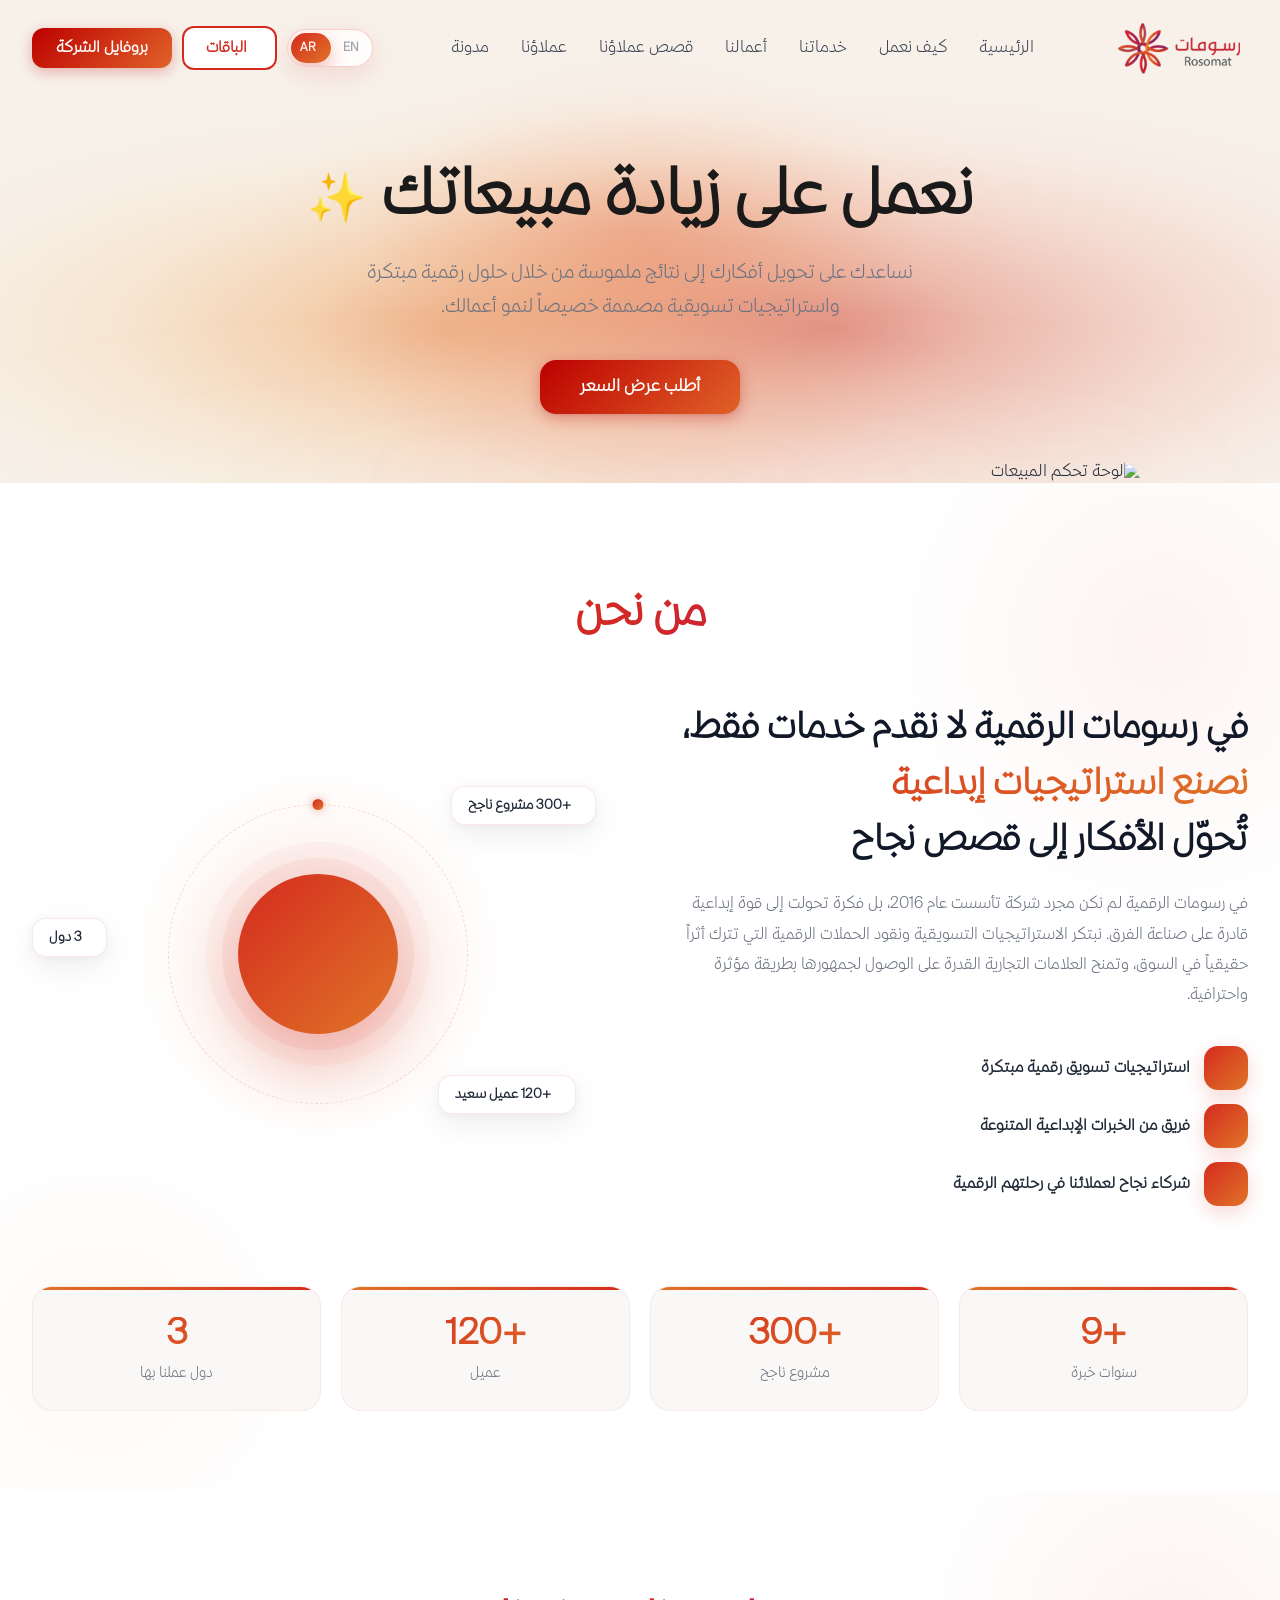
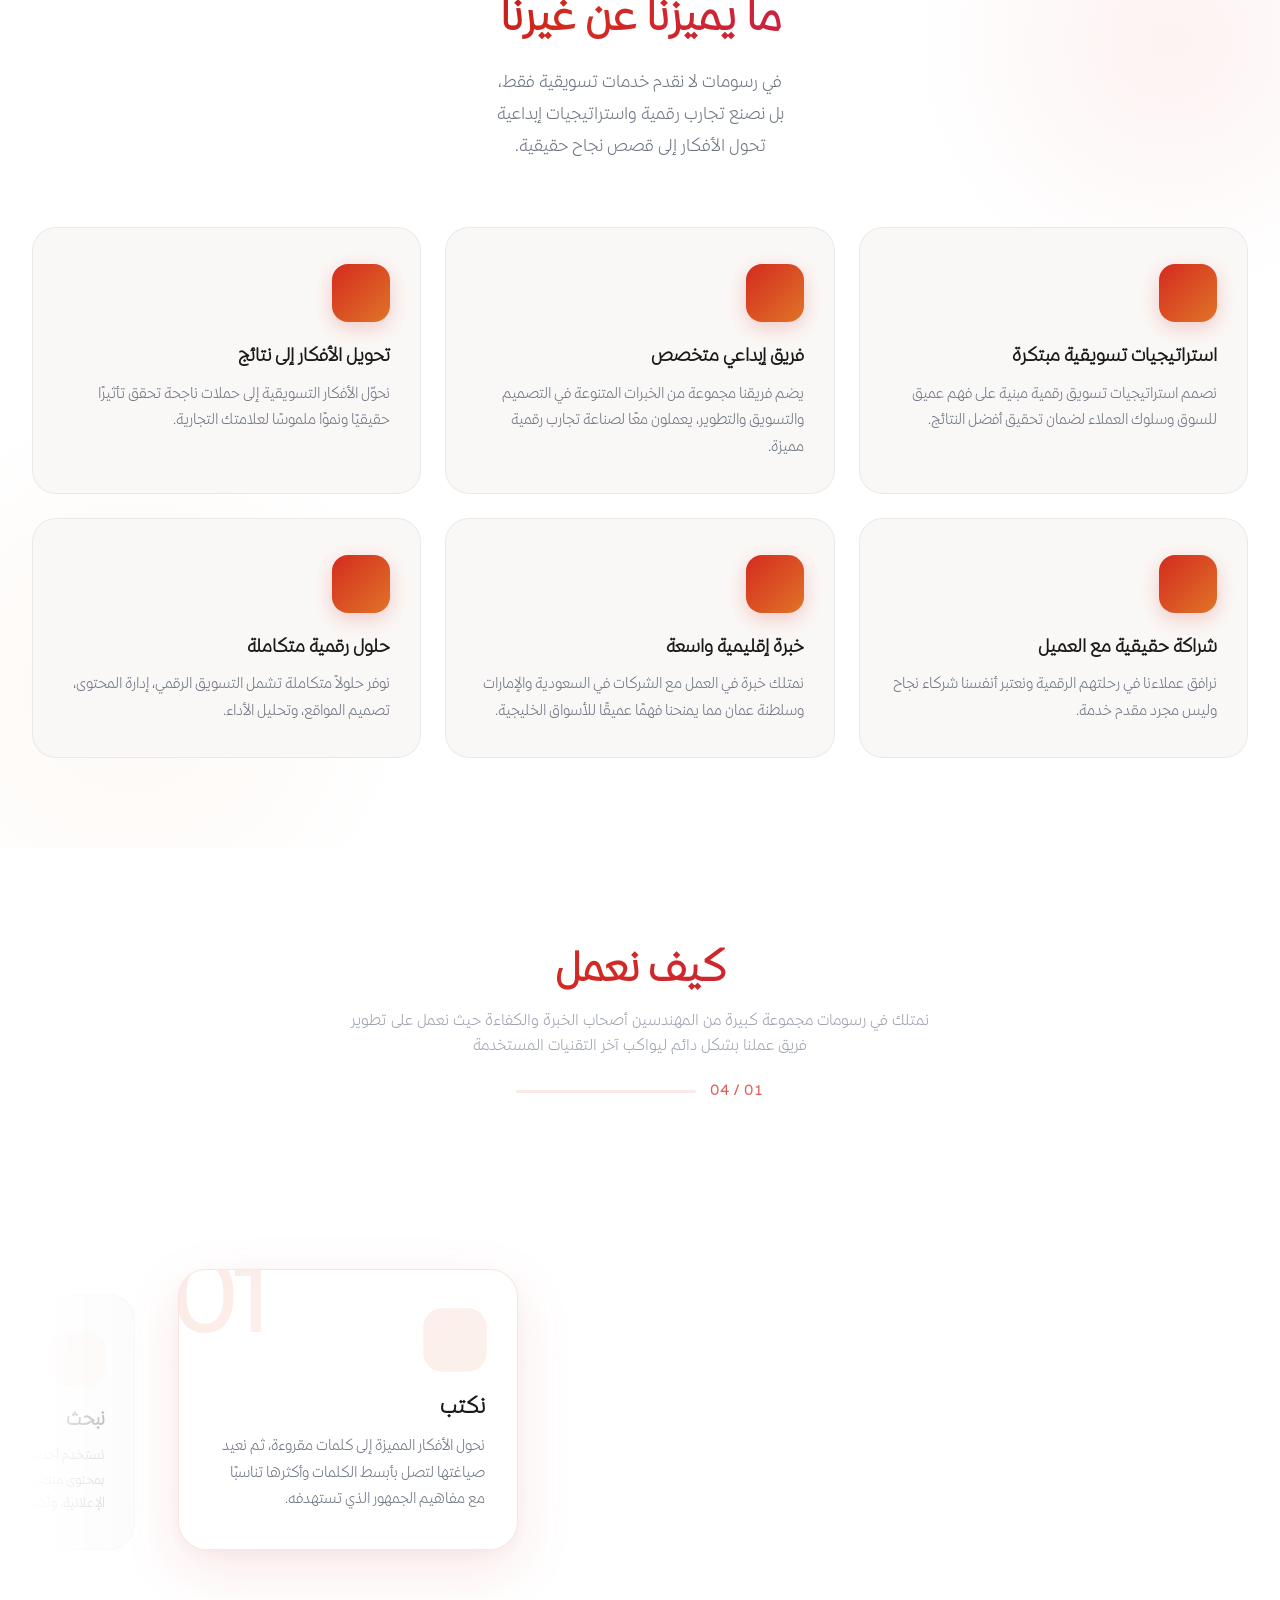
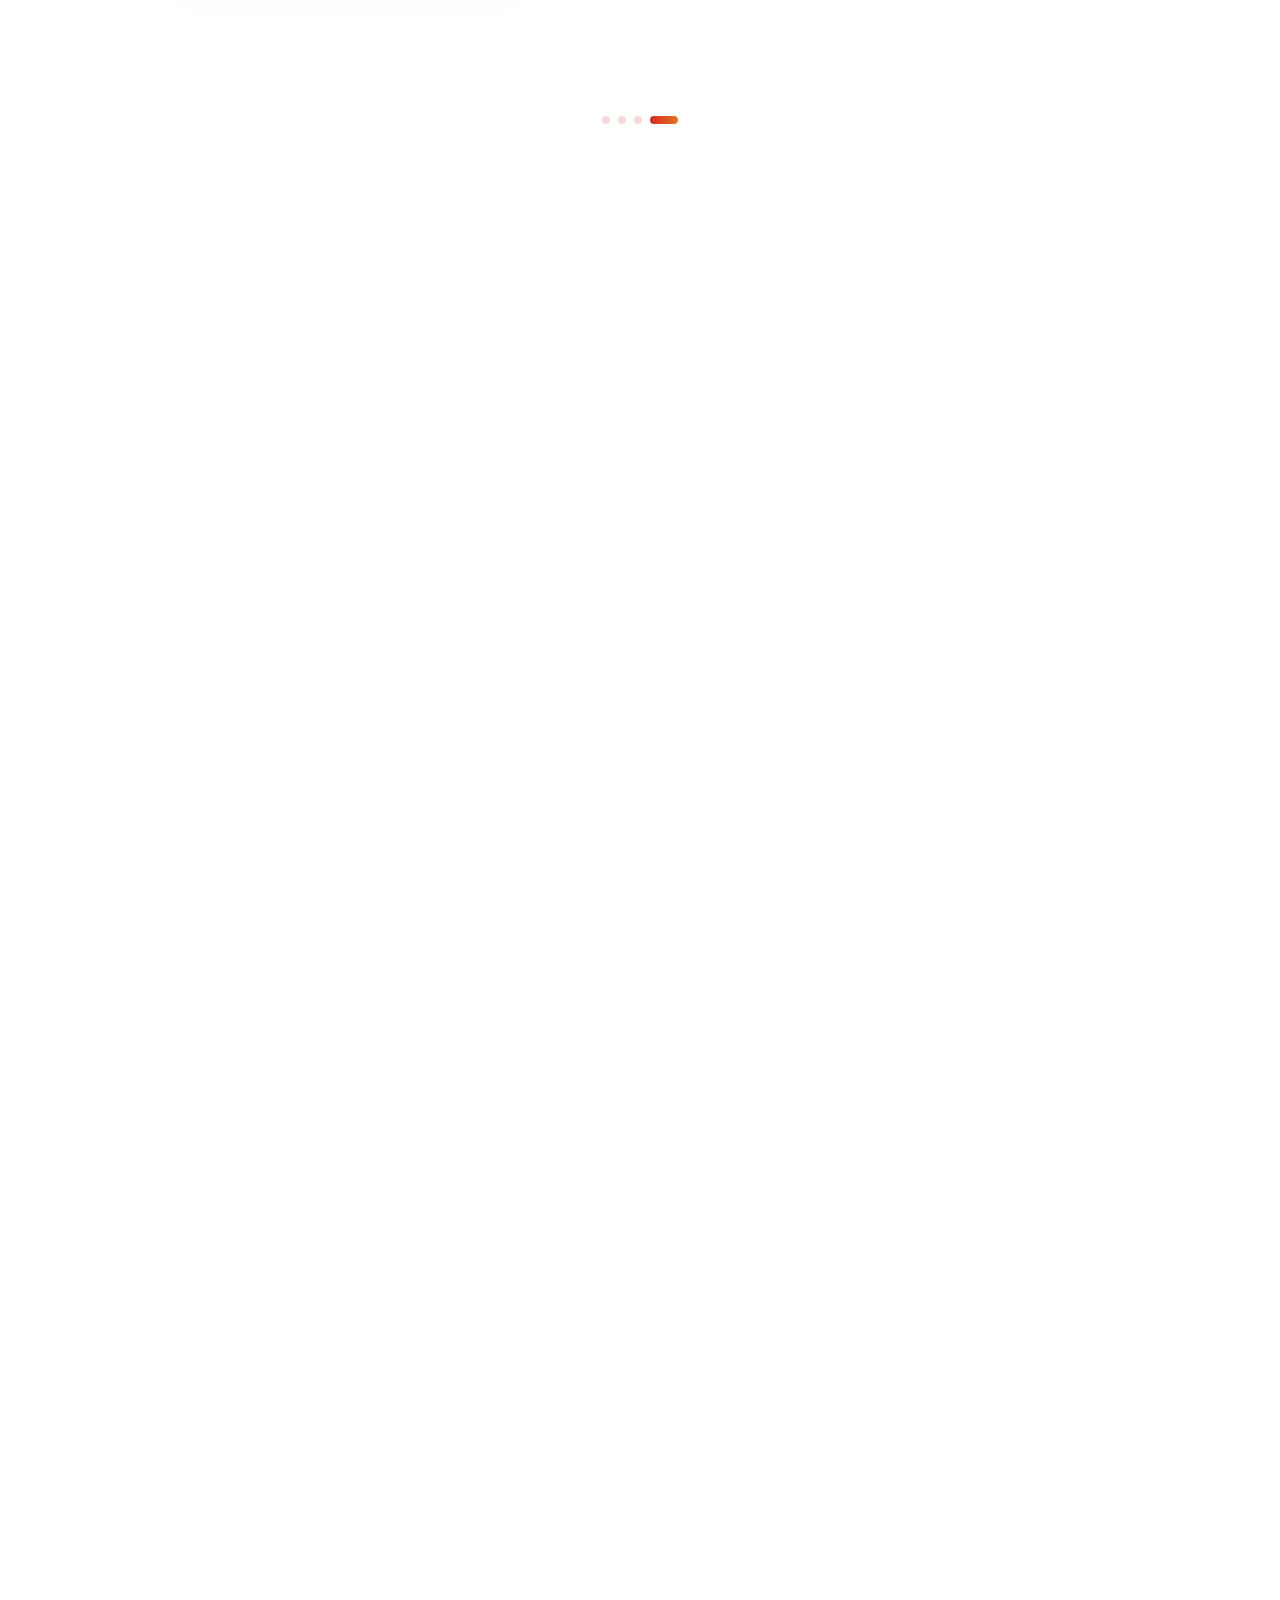
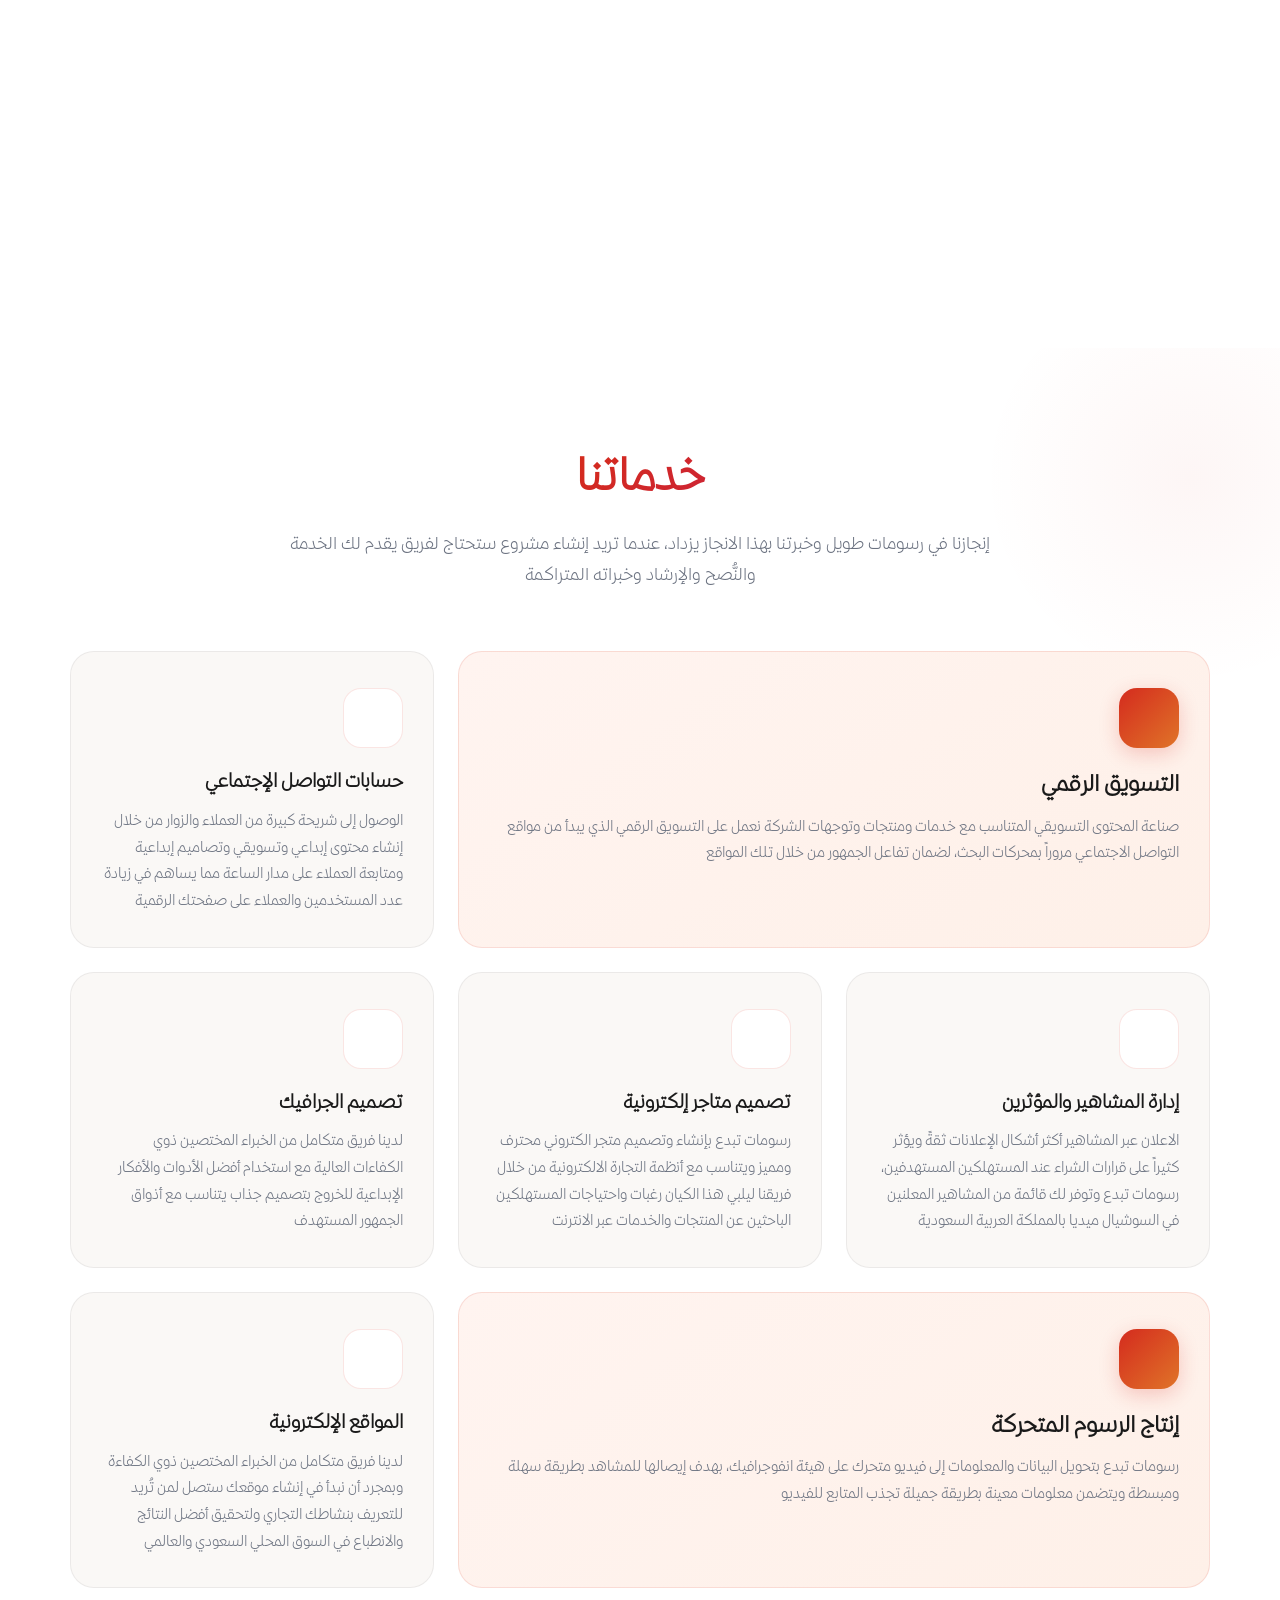
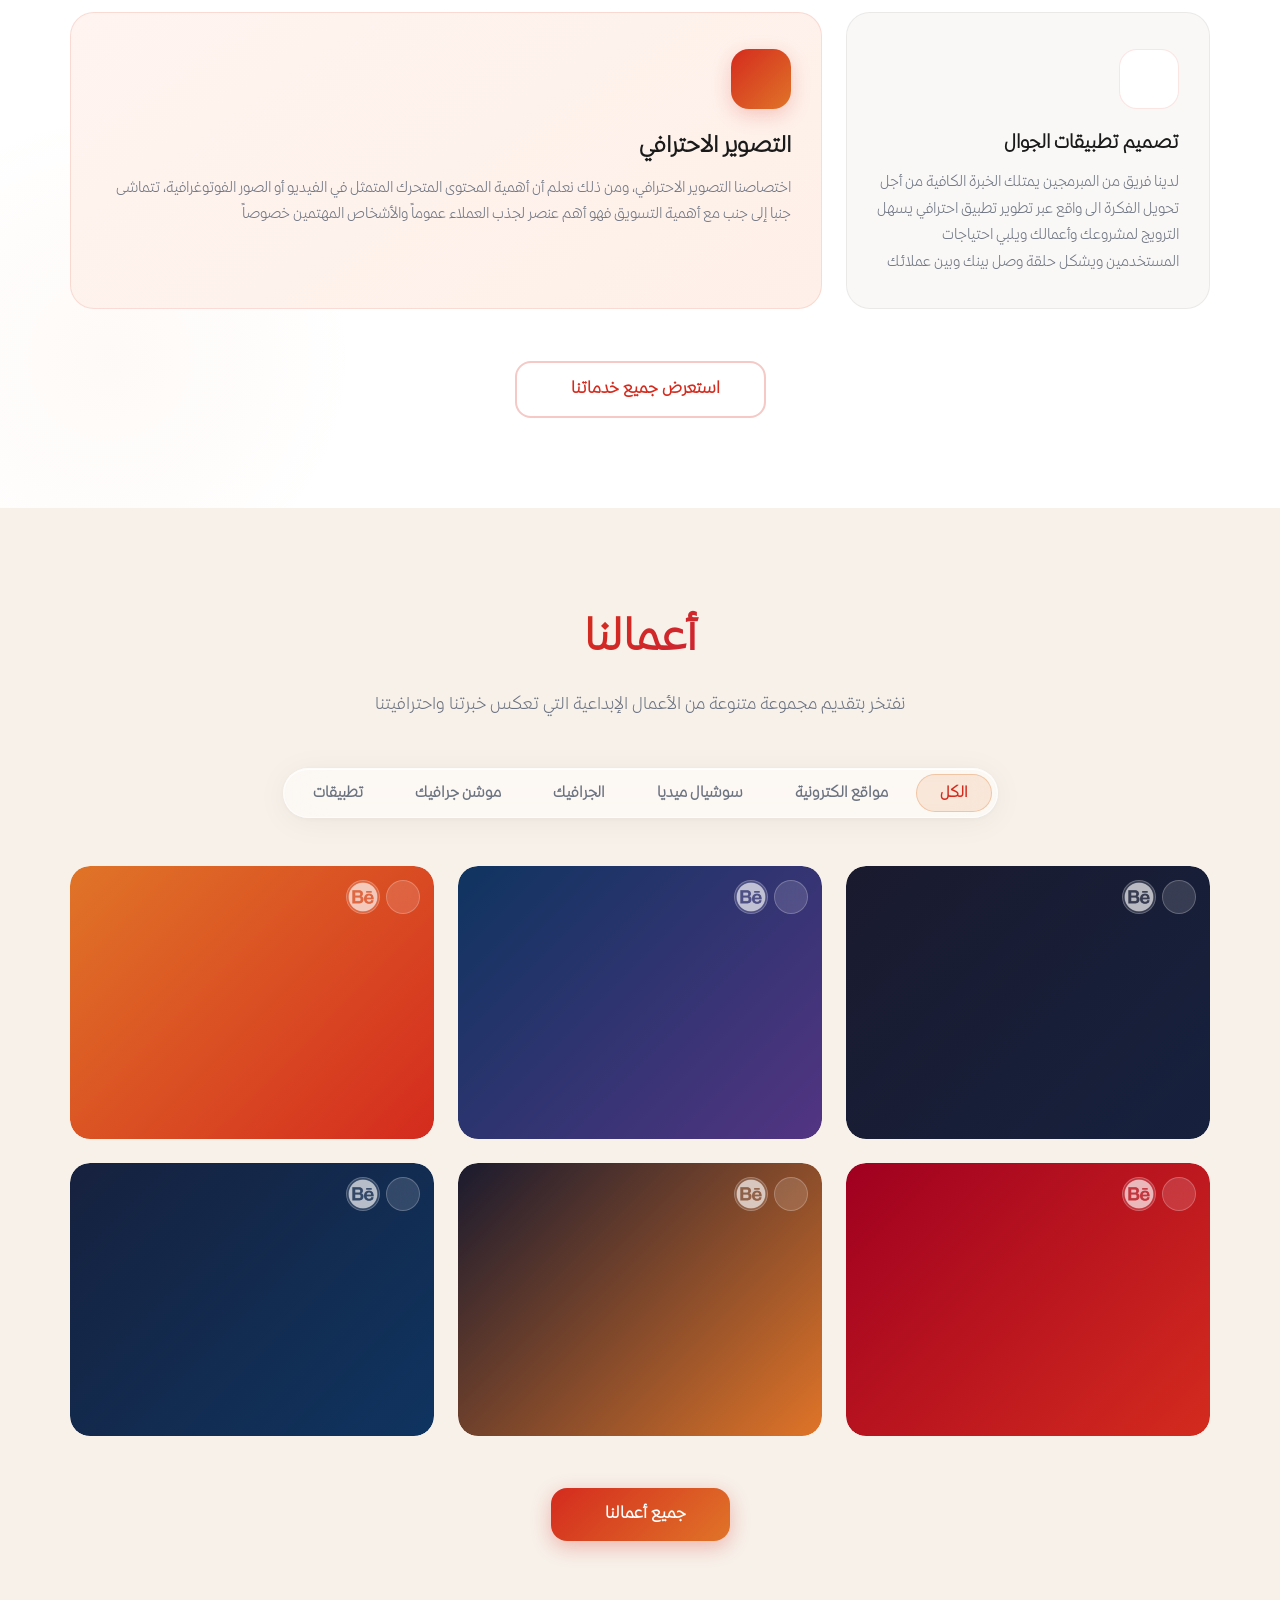
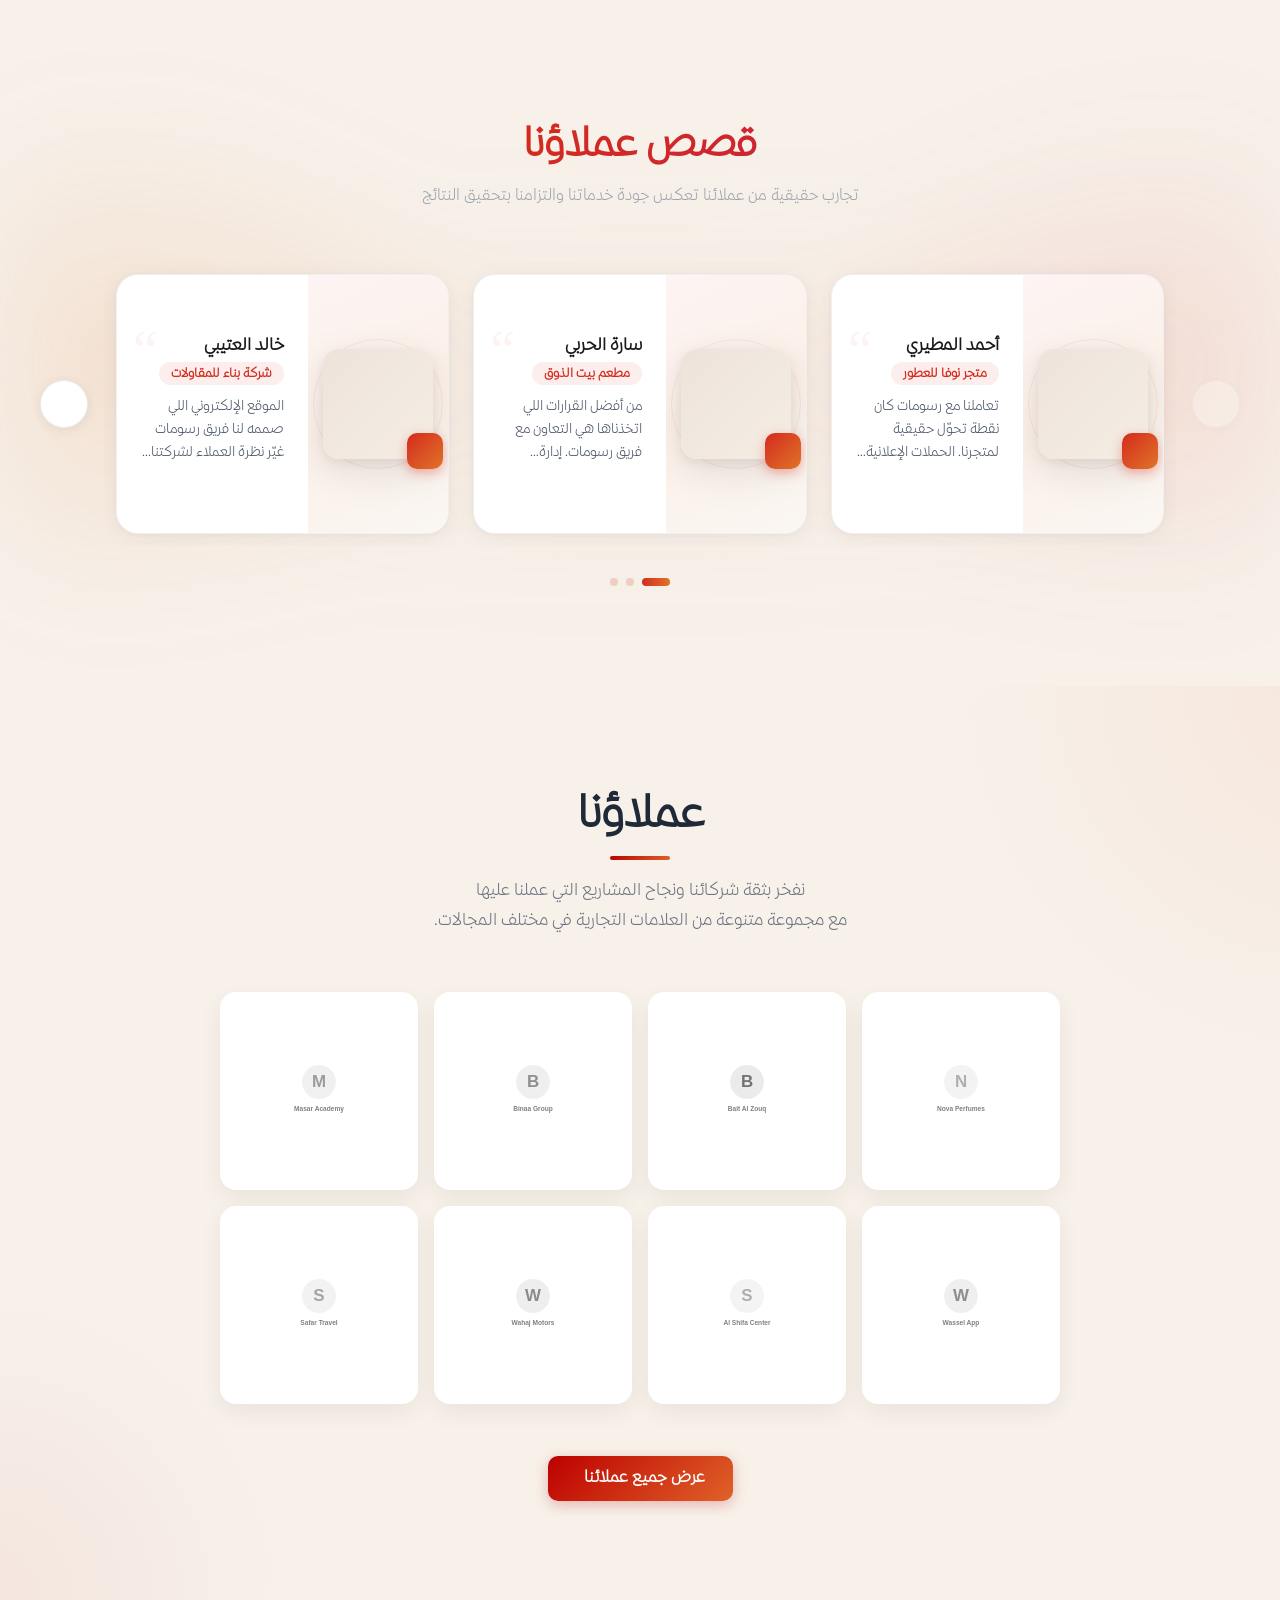
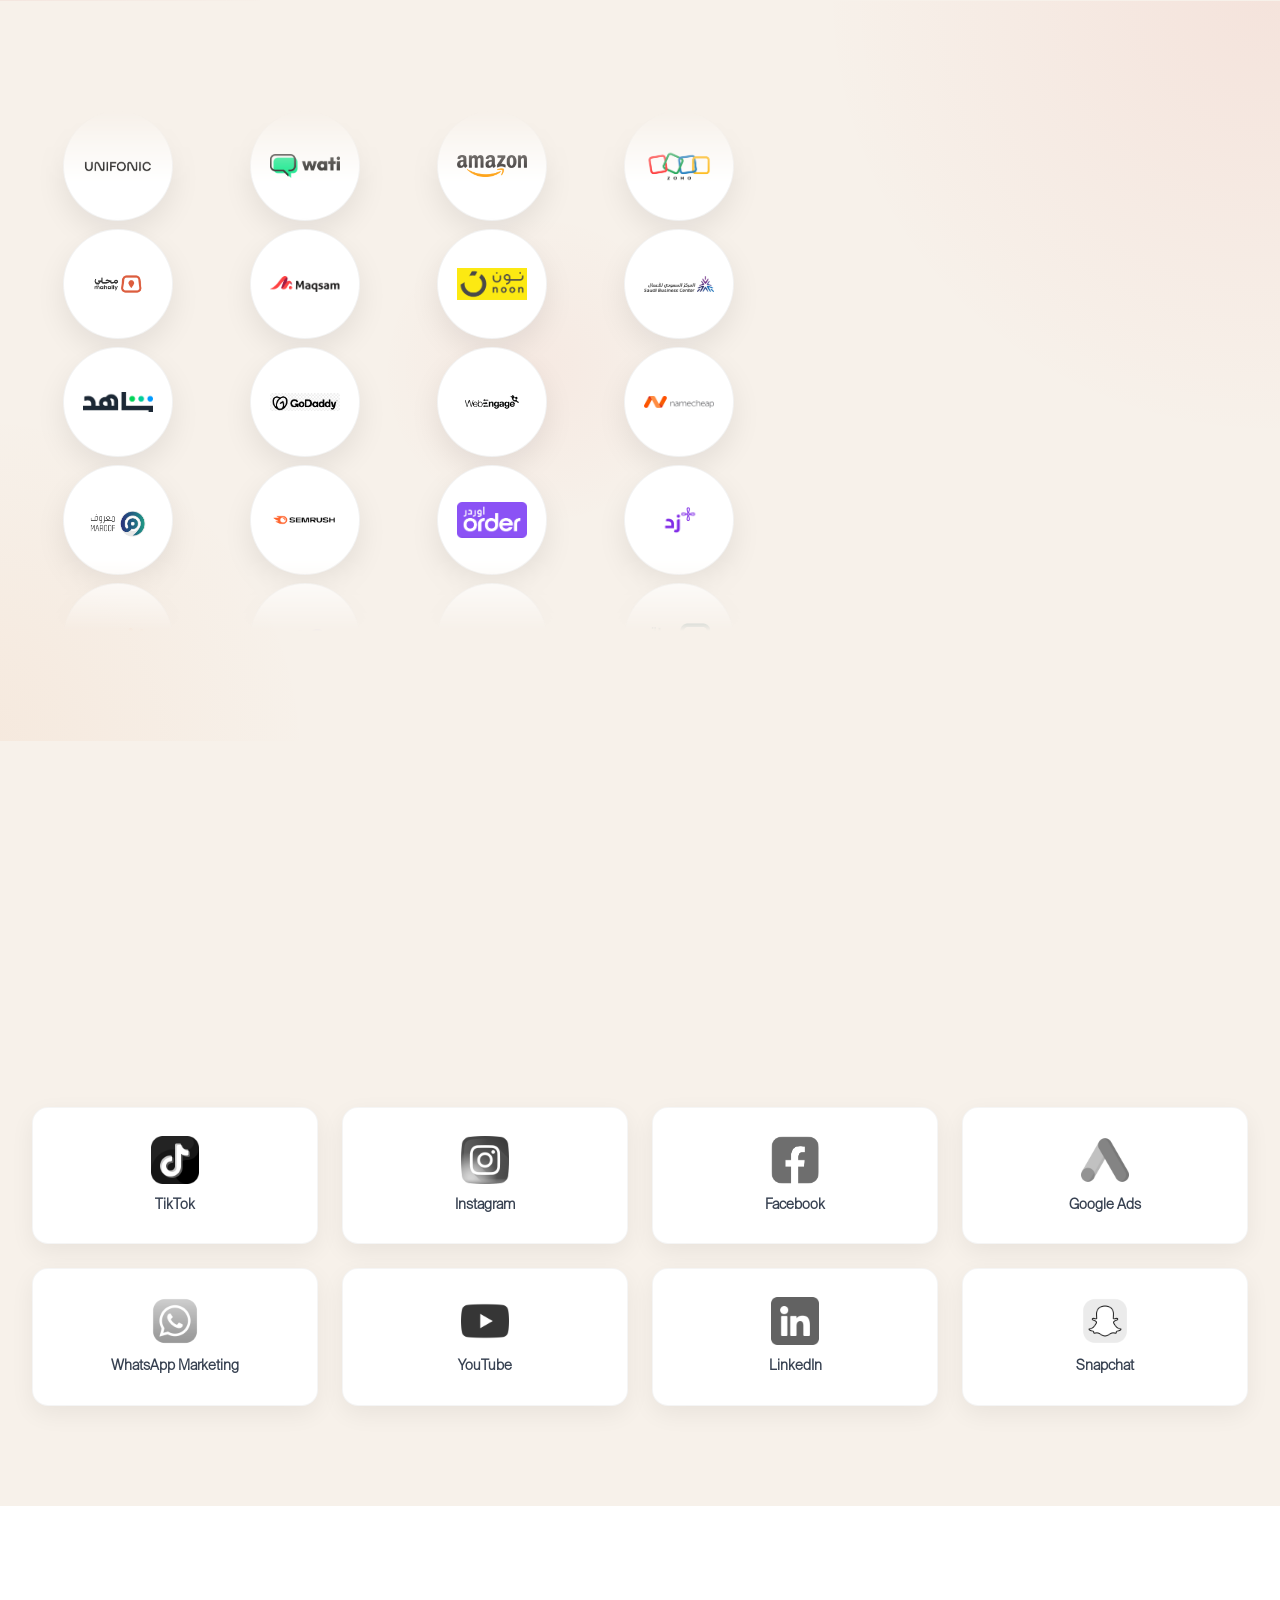
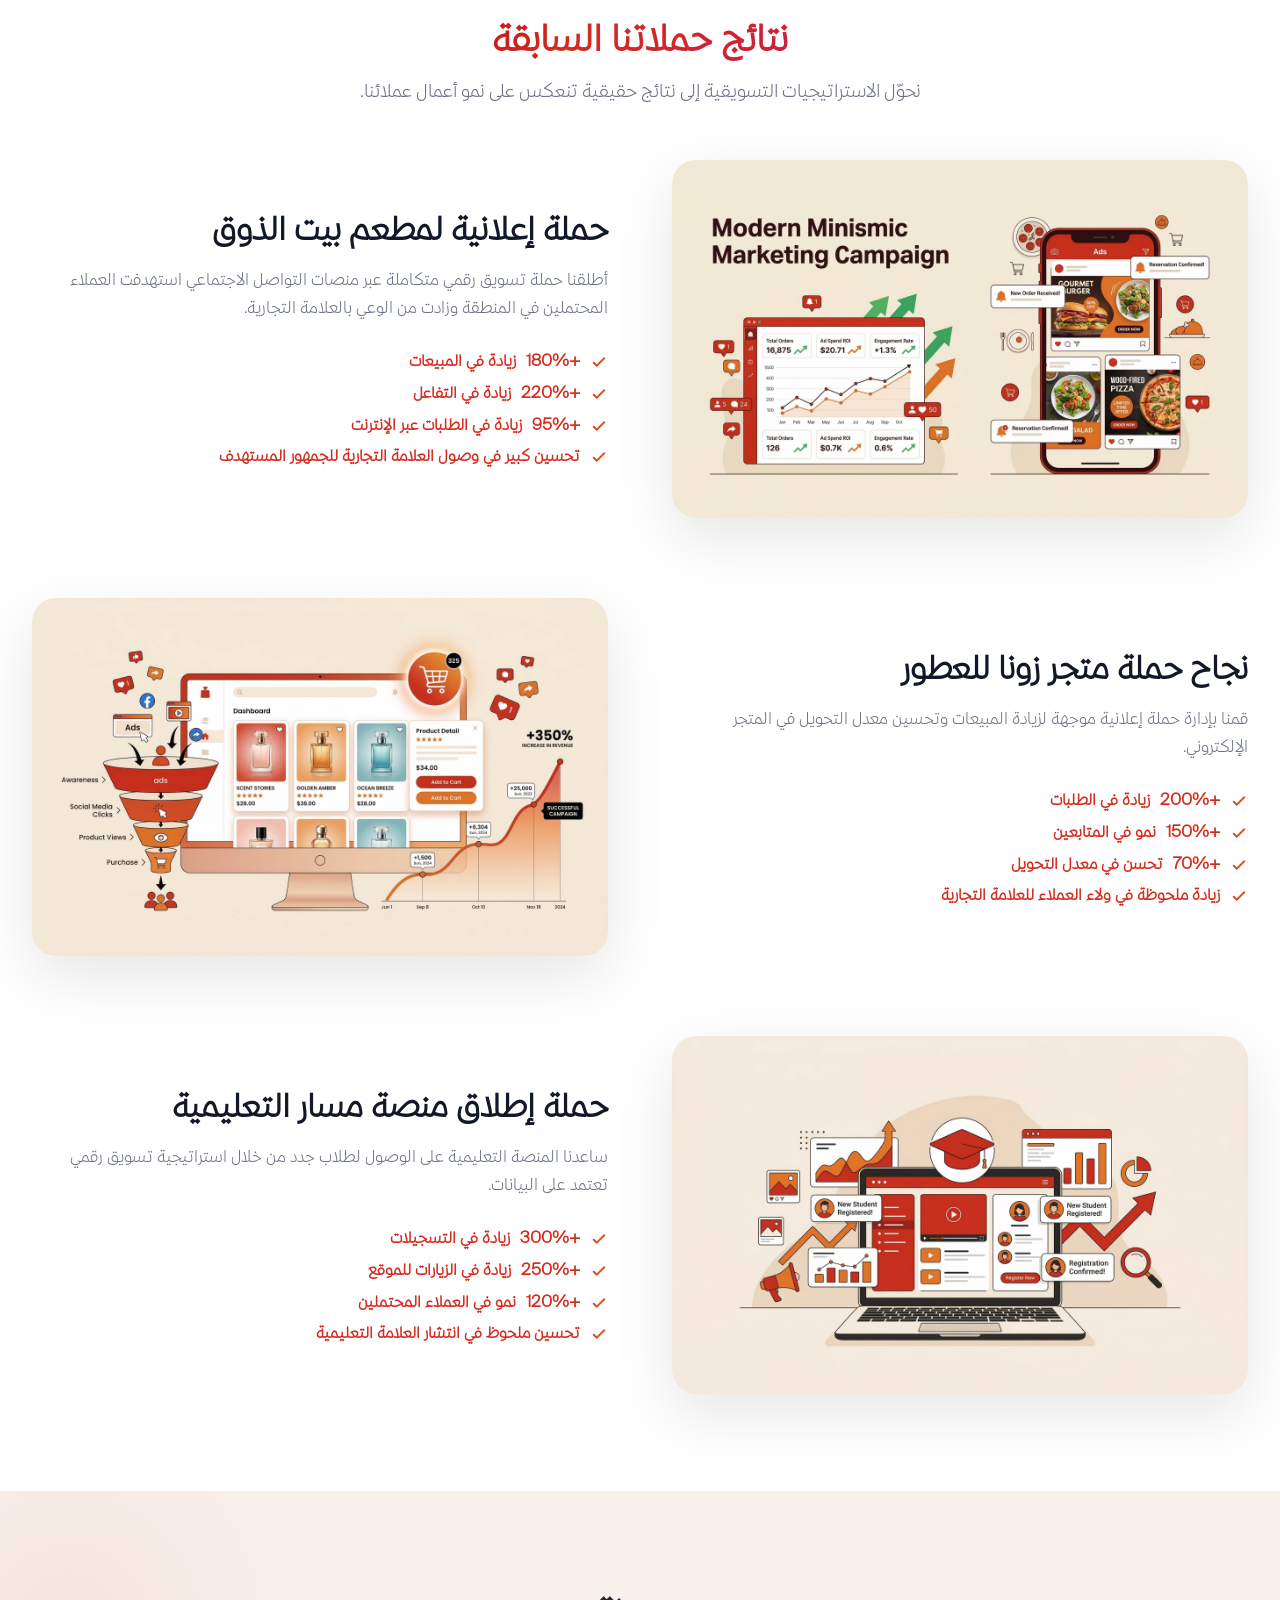
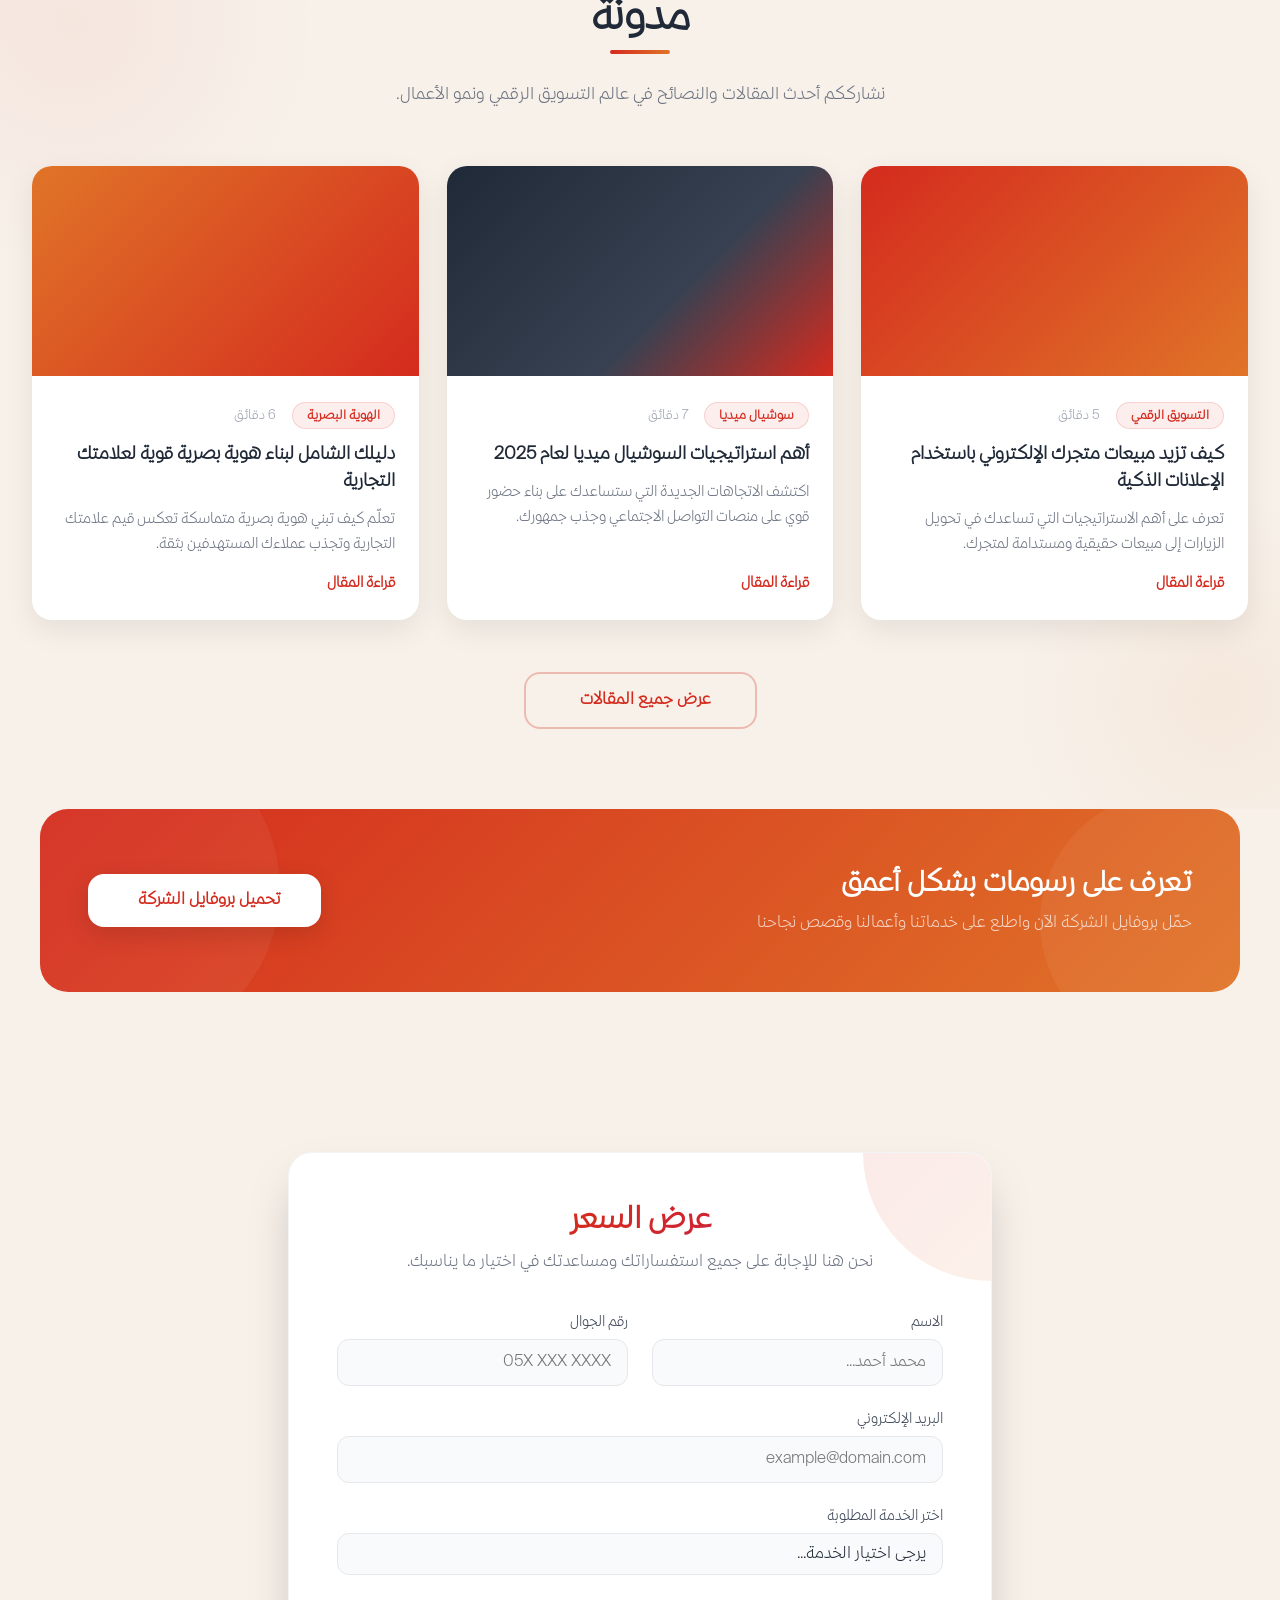
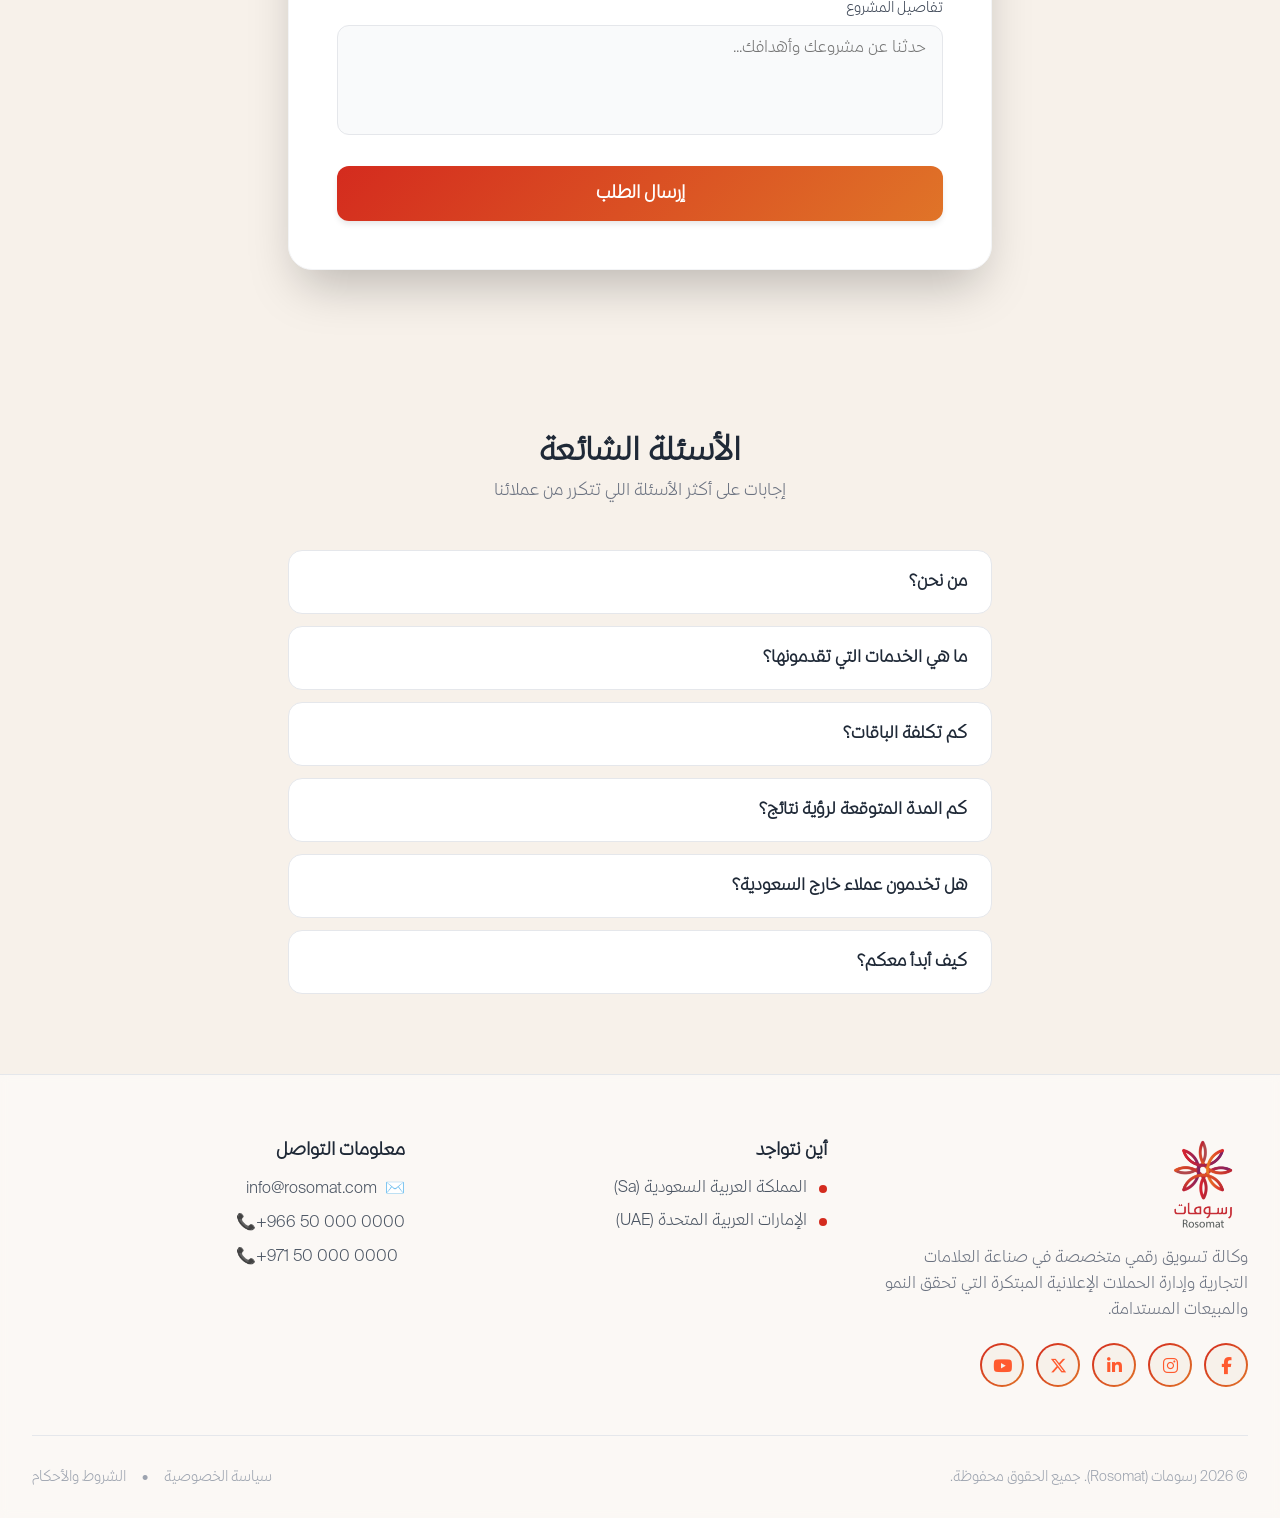
==== commit f5891351: "Refactor code structure for improved readability and maintainability" ====
--- a/index.html
+++ b/index.html
@@ -726,6 +726,123 @@
                 </a>
             </div>
 
+        </div>
+    </section>
+
+    <!-- ═══════════════════════════════════════════
+         PARTNERS SECTION — شركاؤنا في الشرق الأوسط
+    ════════════════════════════════════════════ -->
+    <section id="partners" class="partners-section">
+        <div class="partners-decor partners-decor--1" aria-hidden="true"></div>
+        <div class="partners-decor partners-decor--2" aria-hidden="true"></div>
+        <div class="partners-decor partners-decor--3" aria-hidden="true"></div>
+
+        <div class="container">
+            <div class="partners-layout">
+
+                <!-- ▶ RIGHT: text content -->
+                <div class="partners-content fade-up">
+                    <span class="partners-badge">مزودو الخدمات والمنصات</span>
+                    <h2 class="partners-title">شركاؤنا في الشرق الأوسط</h2>
+                    <p class="partners-subtitle">نعتمد على مجموعة من أفضل الأدوات والمنصات الرقمية لإدارة الحملات التسويقية وتحقيق أفضل النتائج لعملائنا.</p>
+                    <div class="partners-stats">
+                        <div class="partners-stat">
+                            <strong>+21</strong>
+                            <span>منصة وأداة</span>
+                        </div>
+                        <div class="partners-stat-divider"></div>
+                        <div class="partners-stat">
+                            <strong>100%</strong>
+                            <span>تكامل مباشر</span>
+                        </div>
+                        <div class="partners-stat-divider"></div>
+                        <div class="partners-stat">
+                            <strong>خبرة</strong>
+                            <span>سنوات متخصصة</span>
+                        </div>
+                    </div>
+                </div>
+
+                <!-- ▶ LEFT: 4 animated slider columns -->
+                <div class="partners-sliders" aria-hidden="true">
+
+                    <!-- Column 1 — scroll UP — 25s -->
+                    <div class="partners-col">
+                        <div class="partners-track partners-track--up" style="animation-duration:25s">
+                            <!-- original set -->
+                            <div class="partner-bubble"><img src="images/providers/zoho.png" alt="Zoho"></div>
+                            <div class="partner-bubble"><img src="images/providers/saudi-business-center.png" alt="Saudi Business Center"></div>
+                            <div class="partner-bubble"><img src="images/providers/namecheap.png" alt="Namecheap"></div>
+                            <div class="partner-bubble"><img src="images/providers/zid.png" alt="Zid"></div>
+                            <div class="partner-bubble"><img src="images/providers/salla.png" alt="Salla"></div>
+                            <!-- duplicate set for seamless loop -->
+                            <div class="partner-bubble"><img src="images/providers/zoho.png" alt="Zoho"></div>
+                            <div class="partner-bubble"><img src="images/providers/saudi-business-center.png" alt="Saudi Business Center"></div>
+                            <div class="partner-bubble"><img src="images/providers/namecheap.png" alt="Namecheap"></div>
+                            <div class="partner-bubble"><img src="images/providers/zid.png" alt="Zid"></div>
+                            <div class="partner-bubble"><img src="images/providers/salla.png" alt="Salla"></div>
+                        </div>
+                    </div>
+
+                    <!-- Column 2 — scroll DOWN — 30s -->
+                    <div class="partners-col">
+                        <div class="partners-track partners-track--down" style="animation-duration:30s">
+                            <!-- original set -->
+                            <div class="partner-bubble"><img src="images/providers/amazon.png" alt="Amazon"></div>
+                            <div class="partner-bubble"><img src="images/providers/noon.png" alt="Noon"></div>
+                            <div class="partner-bubble"><img src="images/providers/webengage.png" alt="WebEngage"></div>
+                            <div class="partner-bubble"><img src="images/providers/order.png" alt="Order"></div>
+                            <div class="partner-bubble"><img src="images/providers/sprout-social.png" alt="Sprout Social"></div>
+                            <!-- duplicate set for seamless loop -->
+                            <div class="partner-bubble"><img src="images/providers/amazon.png" alt="Amazon"></div>
+                            <div class="partner-bubble"><img src="images/providers/noon.png" alt="Noon"></div>
+                            <div class="partner-bubble"><img src="images/providers/webengage.png" alt="WebEngage"></div>
+                            <div class="partner-bubble"><img src="images/providers/order.png" alt="Order"></div>
+                            <div class="partner-bubble"><img src="images/providers/sprout-social.png" alt="Sprout Social"></div>
+                        </div>
+                    </div>
+
+                    <!-- Column 3 — scroll UP — 35s (hidden on mobile) -->
+                    <div class="partners-col partners-col--hide-mobile">
+                        <div class="partners-track partners-track--up" style="animation-duration:35s">
+                            <!-- original set -->
+                            <div class="partner-bubble"><img src="images/providers/wati.png" alt="Wati"></div>
+                            <div class="partner-bubble"><img src="images/providers/mossem.png" alt="Mossem"></div>
+                            <div class="partner-bubble"><img src="images/providers/godaddy.png" alt="GoDaddy"></div>
+                            <div class="partner-bubble"><img src="images/providers/semrush.png" alt="SEMrush"></div>
+                            <div class="partner-bubble"><img src="images/providers/twsaa.png" alt="Twsaa"></div>
+                            <!-- duplicate set for seamless loop -->
+                            <div class="partner-bubble"><img src="images/providers/wati.png" alt="Wati"></div>
+                            <div class="partner-bubble"><img src="images/providers/mossem.png" alt="Mossem"></div>
+                            <div class="partner-bubble"><img src="images/providers/godaddy.png" alt="GoDaddy"></div>
+                            <div class="partner-bubble"><img src="images/providers/semrush.png" alt="SEMrush"></div>
+                            <div class="partner-bubble"><img src="images/providers/twsaa.png" alt="Twsaa"></div>
+                        </div>
+                    </div>
+
+                    <!-- Column 4 — scroll DOWN — 40s (hidden on mobile) -->
+                    <div class="partners-col partners-col--hide-mobile">
+                        <div class="partners-track partners-track--down" style="animation-duration:40s">
+                            <!-- original set -->
+                            <div class="partner-bubble"><img src="images/providers/unifonic.png" alt="Unifonic"></div>
+                            <div class="partner-bubble"><img src="images/providers/mahally.png" alt="Mahally"></div>
+                            <div class="partner-bubble"><img src="images/providers/shahid.png" alt="Shahid"></div>
+                            <div class="partner-bubble"><img src="images/providers/maroof.png" alt="Maroof"></div>
+                            <div class="partner-bubble"><img src="images/providers/hubspot.png" alt="HubSpot"></div>
+                            <div class="partner-bubble"><img src="images/providers/mailchimp.png" alt="Mailchimp"></div>
+                            <!-- duplicate set for seamless loop -->
+                            <div class="partner-bubble"><img src="images/providers/unifonic.png" alt="Unifonic"></div>
+                            <div class="partner-bubble"><img src="images/providers/mahally.png" alt="Mahally"></div>
+                            <div class="partner-bubble"><img src="images/providers/shahid.png" alt="Shahid"></div>
+                            <div class="partner-bubble"><img src="images/providers/maroof.png" alt="Maroof"></div>
+                            <div class="partner-bubble"><img src="images/providers/hubspot.png" alt="HubSpot"></div>
+                            <div class="partner-bubble"><img src="images/providers/mailchimp.png" alt="Mailchimp"></div>
+                        </div>
+                    </div>
+
+                </div><!-- /partners-sliders -->
+
+            </div><!-- /partners-layout -->
         </div>
     </section>
 
--- a/style.css
+++ b/style.css
@@ -5063,6 +5063,318 @@
 }
 
 /* ============================================================
+   PARTNERS SECTION — شركاؤنا في الشرق الأوسط
+   ============================================================ */
+
+/* ── Keyframes ── */
+@keyframes partnersScrollUp {
+    0%   { transform: translateY(0); }
+    100% { transform: translateY(-50%); }
+}
+@keyframes partnersScrollDown {
+    0%   { transform: translateY(-50%); }
+    100% { transform: translateY(0); }
+}
+
+/* ── Section wrapper ── */
+.partners-section {
+    padding: 110px 0;
+    background: #f7f1ea;
+    position: relative;
+    overflow: hidden;
+}
+
+/* Decorative blobs */
+.partners-decor {
+    position: absolute;
+    border-radius: 50%;
+    pointer-events: none;
+    z-index: 0;
+}
+.partners-decor--1 {
+    width: 700px;
+    height: 700px;
+    top: -220px;
+    right: -200px;
+    background: radial-gradient(circle at 70% 30%, rgba(212, 43, 30, 0.07), transparent 65%);
+}
+.partners-decor--2 {
+    width: 500px;
+    height: 500px;
+    bottom: -140px;
+    left: -160px;
+    background: radial-gradient(circle at 25% 75%, rgba(224, 116, 40, 0.07), transparent 65%);
+}
+.partners-decor--3 {
+    width: 320px;
+    height: 320px;
+    top: 50%;
+    left: 42%;
+    transform: translate(-50%, -50%);
+    background: radial-gradient(circle, rgba(212, 43, 30, 0.04), transparent 70%);
+}
+
+.partners-section .container {
+    position: relative;
+    z-index: 1;
+}
+
+/* ── Two-column layout ── */
+.partners-layout {
+    display: flex;
+    align-items: center;
+    gap: 64px;
+}
+
+/* ── Content side (right in RTL) ── */
+.partners-content {
+    flex: 0 0 auto;
+    width: min(420px, 100%);
+    text-align: right;
+}
+
+.partners-badge {
+    display: inline-block;
+    background: linear-gradient(135deg, rgba(212, 43, 30, 0.10), rgba(224, 116, 40, 0.13));
+    color: #d42b1e;
+    font-size: 0.78rem;
+    font-weight: 700;
+    letter-spacing: 0.05em;
+    padding: 6px 18px;
+    border-radius: 100px;
+    margin-bottom: 20px;
+    border: 1px solid rgba(212, 43, 30, 0.18);
+}
+
+.partners-title {
+    font-size: 2rem;
+    font-weight: 800;
+    line-height: 1.25;
+    margin: 0 0 18px;
+    background: linear-gradient(135deg, #a00020 0%, #d42b1e 45%, #c2185b 100%);
+    -webkit-background-clip: text;
+    -webkit-text-fill-color: transparent;
+    background-clip: text;
+}
+
+.partners-subtitle {
+    font-size: 1.0625rem;
+    color: #6b7280;
+    line-height: 1.85;
+    margin: 0 0 40px;
+}
+
+/* Stats bar */
+.partners-stats {
+    display: flex;
+    align-items: center;
+    gap: 24px;
+    padding: 22px 24px;
+    background: #ffffff;
+    border-radius: 16px;
+    box-shadow: 0 8px 28px rgba(0, 0, 0, 0.07);
+    border: 1px solid rgba(0, 0, 0, 0.04);
+}
+.partners-stat {
+    display: flex;
+    flex-direction: column;
+    align-items: center;
+    flex: 1;
+    gap: 4px;
+}
+.partners-stat strong {
+    font-size: 1.25rem;
+    font-weight: 800;
+    background: linear-gradient(135deg, #d42b1e, #e07428);
+    -webkit-background-clip: text;
+    -webkit-text-fill-color: transparent;
+    background-clip: text;
+}
+.partners-stat span {
+    font-size: 0.78rem;
+    color: #9ca3af;
+    font-weight: 500;
+    white-space: nowrap;
+}
+.partners-stat-divider {
+    width: 1px;
+    height: 36px;
+    background: rgba(0, 0, 0, 0.07);
+    flex-shrink: 0;
+}
+
+/* ── Sliders side (left in RTL) ── */
+.partners-sliders {
+    flex: 1 1 0;
+    display: flex;
+    gap: 16px;
+    height: 520px;
+    overflow: hidden;
+    /* Fade top & bottom edges */
+    -webkit-mask-image: linear-gradient(
+        to bottom,
+        transparent 0%,
+        black 14%,
+        black 86%,
+        transparent 100%
+    );
+    mask-image: linear-gradient(
+        to bottom,
+        transparent 0%,
+        black 14%,
+        black 86%,
+        transparent 100%
+    );
+}
+
+/* ── Single column ── */
+.partners-col {
+    flex: 1 1 0;
+    overflow: hidden;
+    display: flex;
+    flex-direction: column;
+}
+
+.partners-col--hide-mobile {
+    /* shown by default; hidden on mobile via breakpoint below */
+}
+
+/* ── Scrolling track ── */
+.partners-track {
+    display: flex;
+    flex-direction: column;
+    gap: 8px;
+    will-change: transform;
+}
+.partners-track--up {
+    animation: partnersScrollUp linear infinite;
+}
+.partners-track--down {
+    animation: partnersScrollDown linear infinite;
+}
+
+/* Pause on hover (whole sliders area) */
+.partners-sliders:hover .partners-track {
+    animation-play-state: paused;
+}
+
+/* ── Circular logo bubble ── */
+.partner-bubble {
+    width: 110px;
+    height: 110px;
+    border-radius: 50%;
+    background: #ffffff;
+    display: flex;
+    align-items: center;
+    justify-content: center;
+    box-shadow: 0 12px 30px rgba(0, 0, 0, 0.08);
+    border: 1px solid rgba(0, 0, 0, 0.05);
+    flex-shrink: 0;
+    transition: transform 0.3s ease, box-shadow 0.3s ease;
+    cursor: default;
+    align-self: center;
+}
+.partner-bubble:hover {
+    transform: scale(1.08);
+    box-shadow: 0 16px 40px rgba(212, 43, 30, 0.14);
+}
+
+.partner-bubble img {
+    max-width: 70px;
+    max-height: 70px;
+    object-fit: contain;
+    pointer-events: none;
+    user-select: none;
+}
+
+/* ── Responsive ── */
+@media (max-width: 1023px) {
+    .partners-layout {
+        flex-direction: column-reverse;
+        gap: 48px;
+    }
+    .partners-content {
+        width: 100%;
+        text-align: center;
+    }
+    .partners-stats {
+        max-width: 400px;
+        margin: 0 auto;
+    }
+    .partners-sliders {
+        width: 100%;
+        height: 380px;
+    }
+    .partners-title { font-size: 1.875rem; }
+}
+
+@media (max-width: 768px) {
+    /* Layout: text first, sliders below */
+    .partners-layout {
+        flex-direction: column;
+        gap: 0;
+    }
+    .partners-content {
+        width: 100%;
+        text-align: center;
+    }
+    .partners-stats {
+        max-width: 100%;
+        margin: 0 auto;
+    }
+
+    /* Sliders container: 2-column grid, fixed height so animation is visible */
+    .partners-sliders {
+        display: grid;
+        grid-template-columns: repeat(2, 1fr);
+        gap: 12px;
+        flex: none;          /* cancel flex: 1 1 0 — this was collapsing height to 0 */
+        width: 100%;
+        height: 340px;
+        overflow: hidden;
+        margin-top: 40px;
+        -webkit-mask-image: linear-gradient(
+            to bottom,
+            transparent 0%,
+            black 12%,
+            black 88%,
+            transparent 100%
+        );
+        mask-image: linear-gradient(
+            to bottom,
+            transparent 0%,
+            black 12%,
+            black 88%,
+            transparent 100%
+        );
+    }
+
+    /* Columns fill the grid row height so overflow clips the track */
+    .partners-col {
+        overflow: hidden;
+        height: 100%;
+    }
+
+    /* Hide columns 3 & 4 on mobile — only 2 columns */
+    .partners-col--hide-mobile { display: none; }
+
+    /* Bubble size */
+    .partner-bubble {
+        width: 80px;
+        height: 80px;
+    }
+
+    /* Logo size */
+    .partner-bubble img {
+        max-width: 50px;
+        max-height: 50px;
+    }
+
+    .partners-title { font-size: 1.625rem; }
+    .partners-section { padding: 80px 0; }
+}
+
+/* ============================================================
    PLATFORMS SECTION — القنوات المدعومة
    ============================================================ */
 .platforms-section {
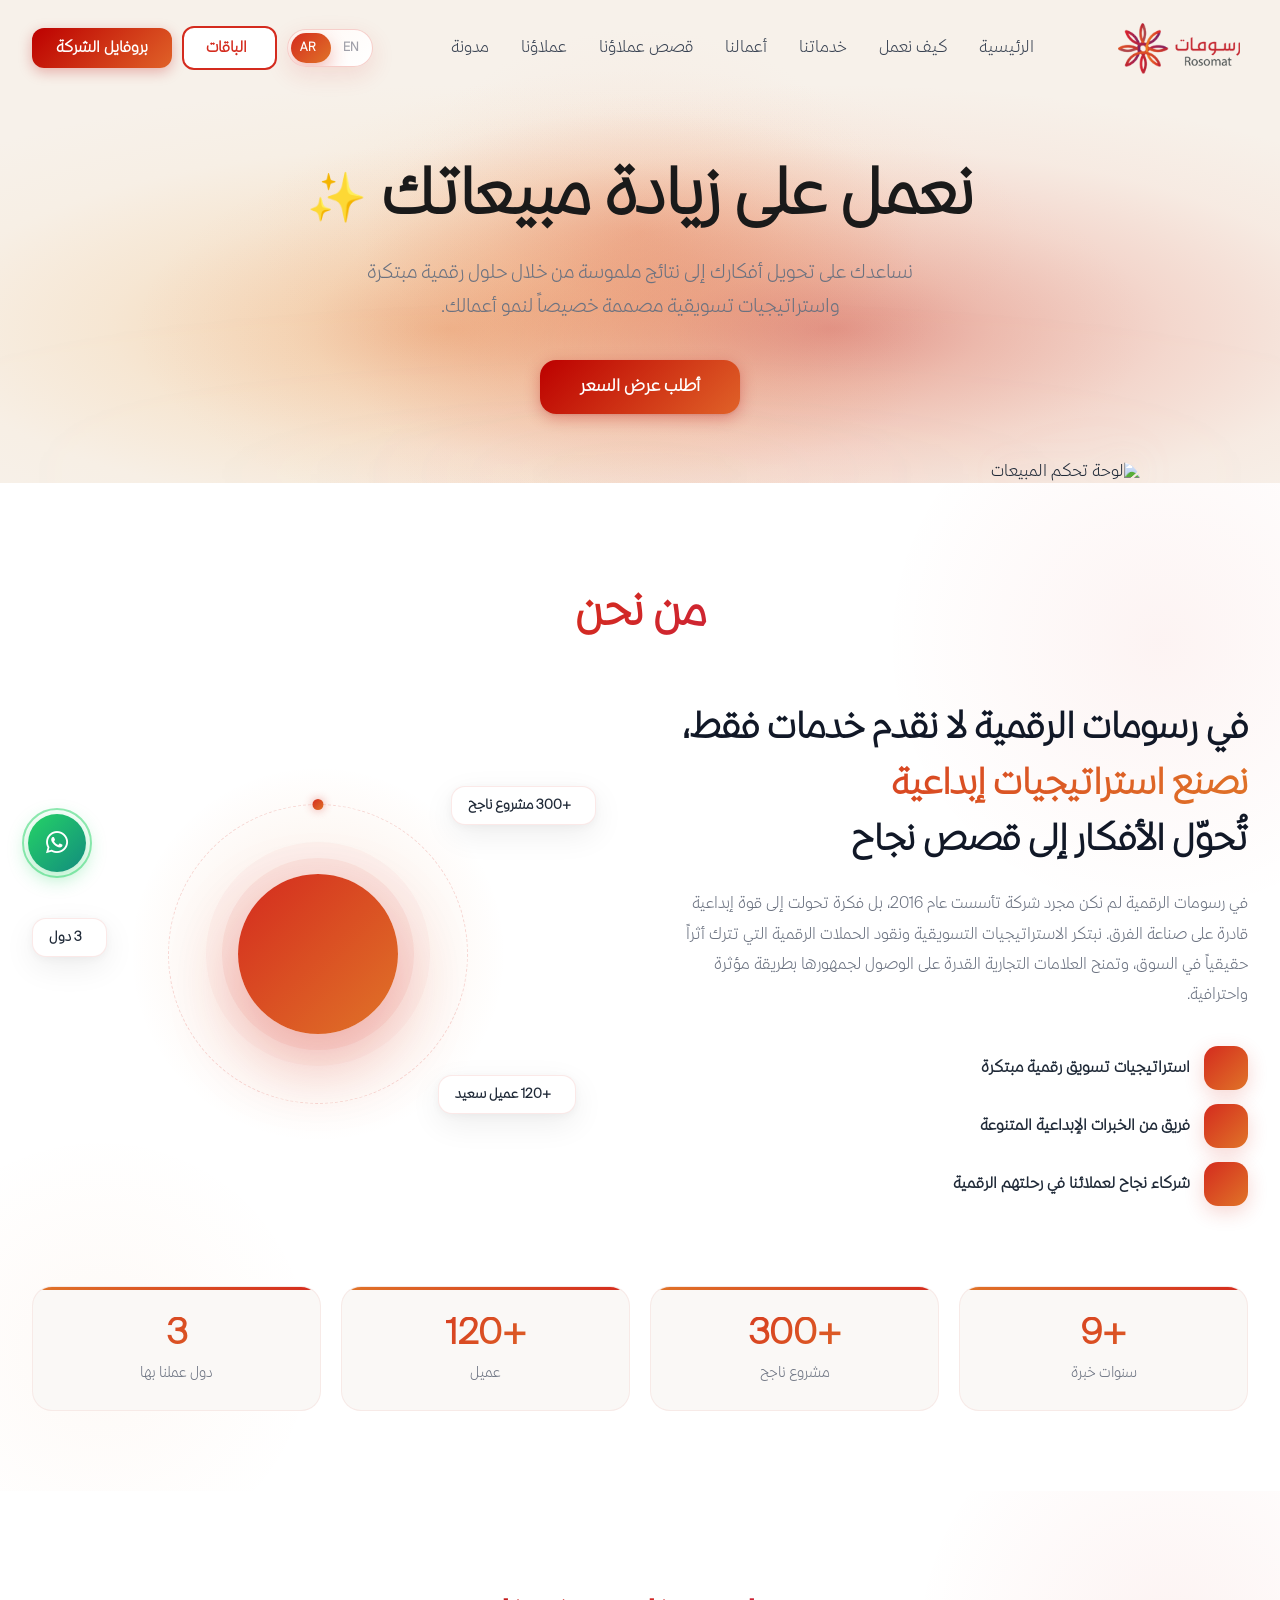
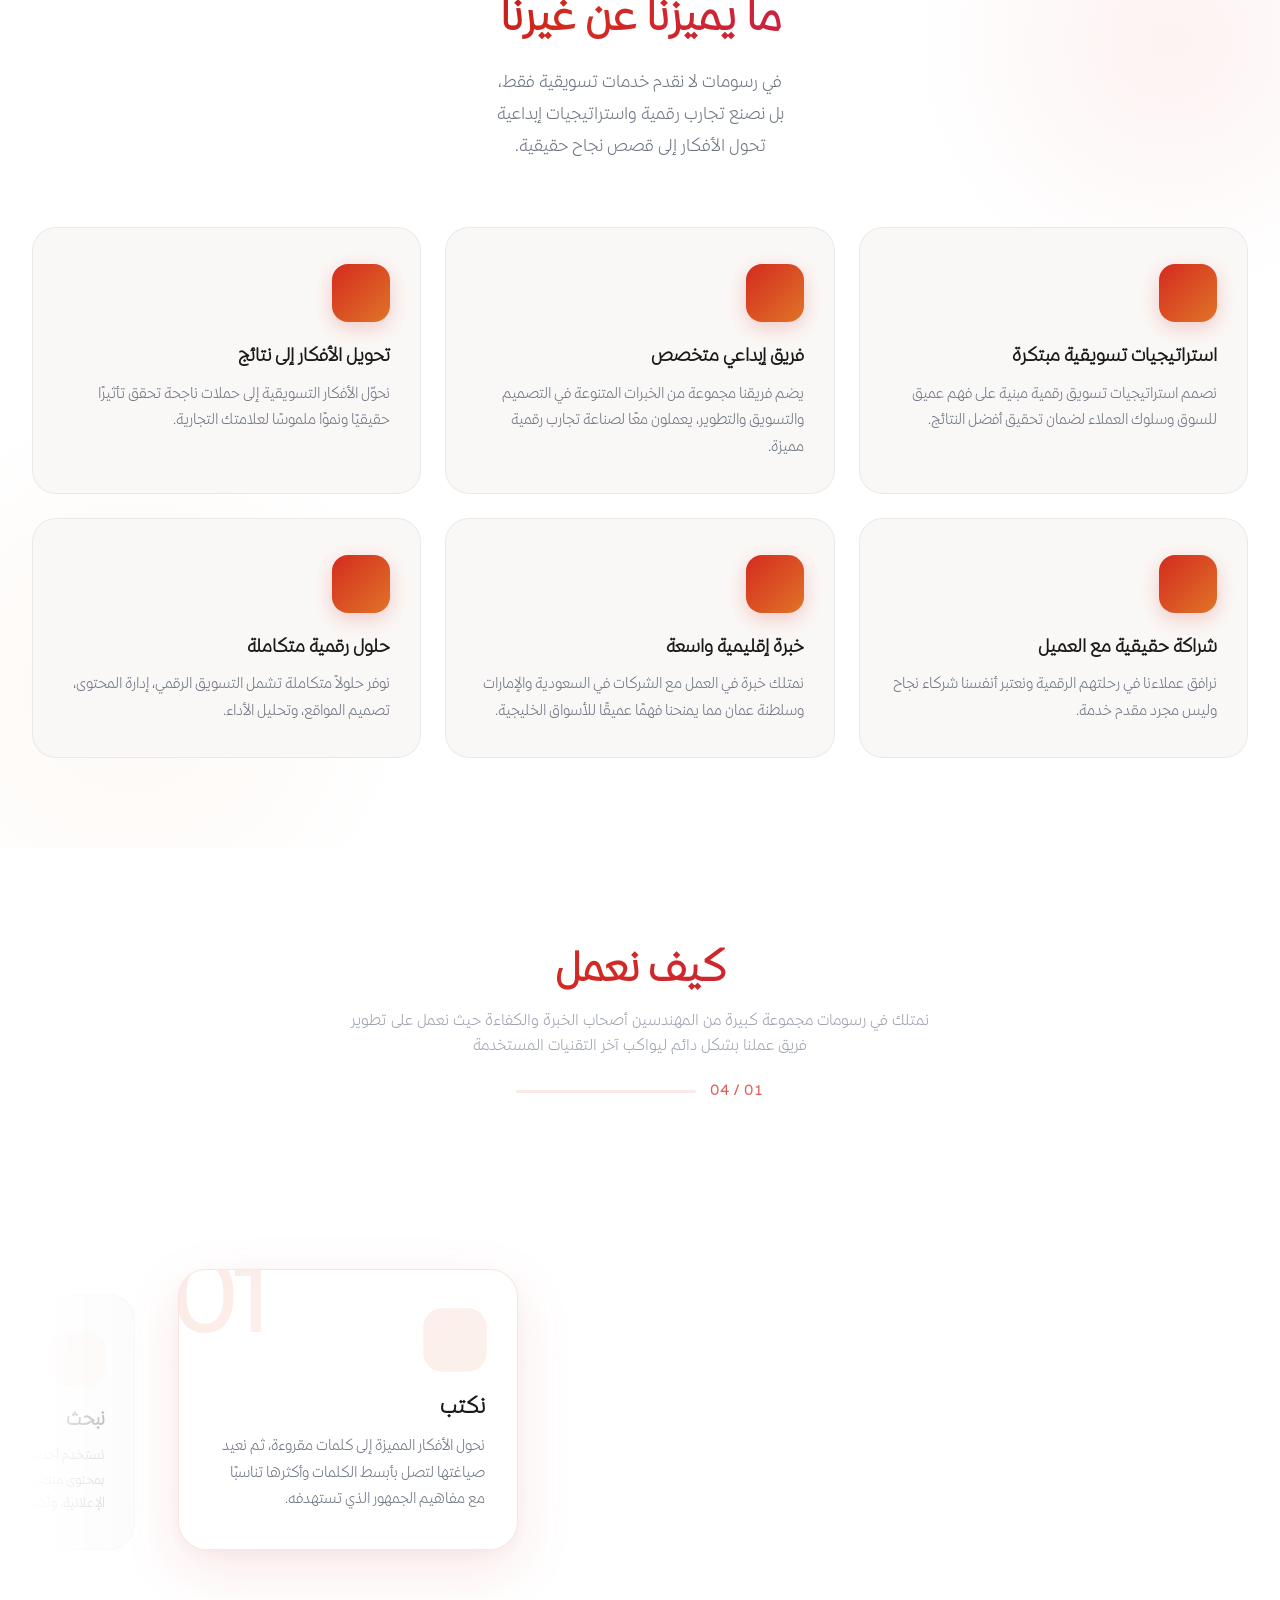
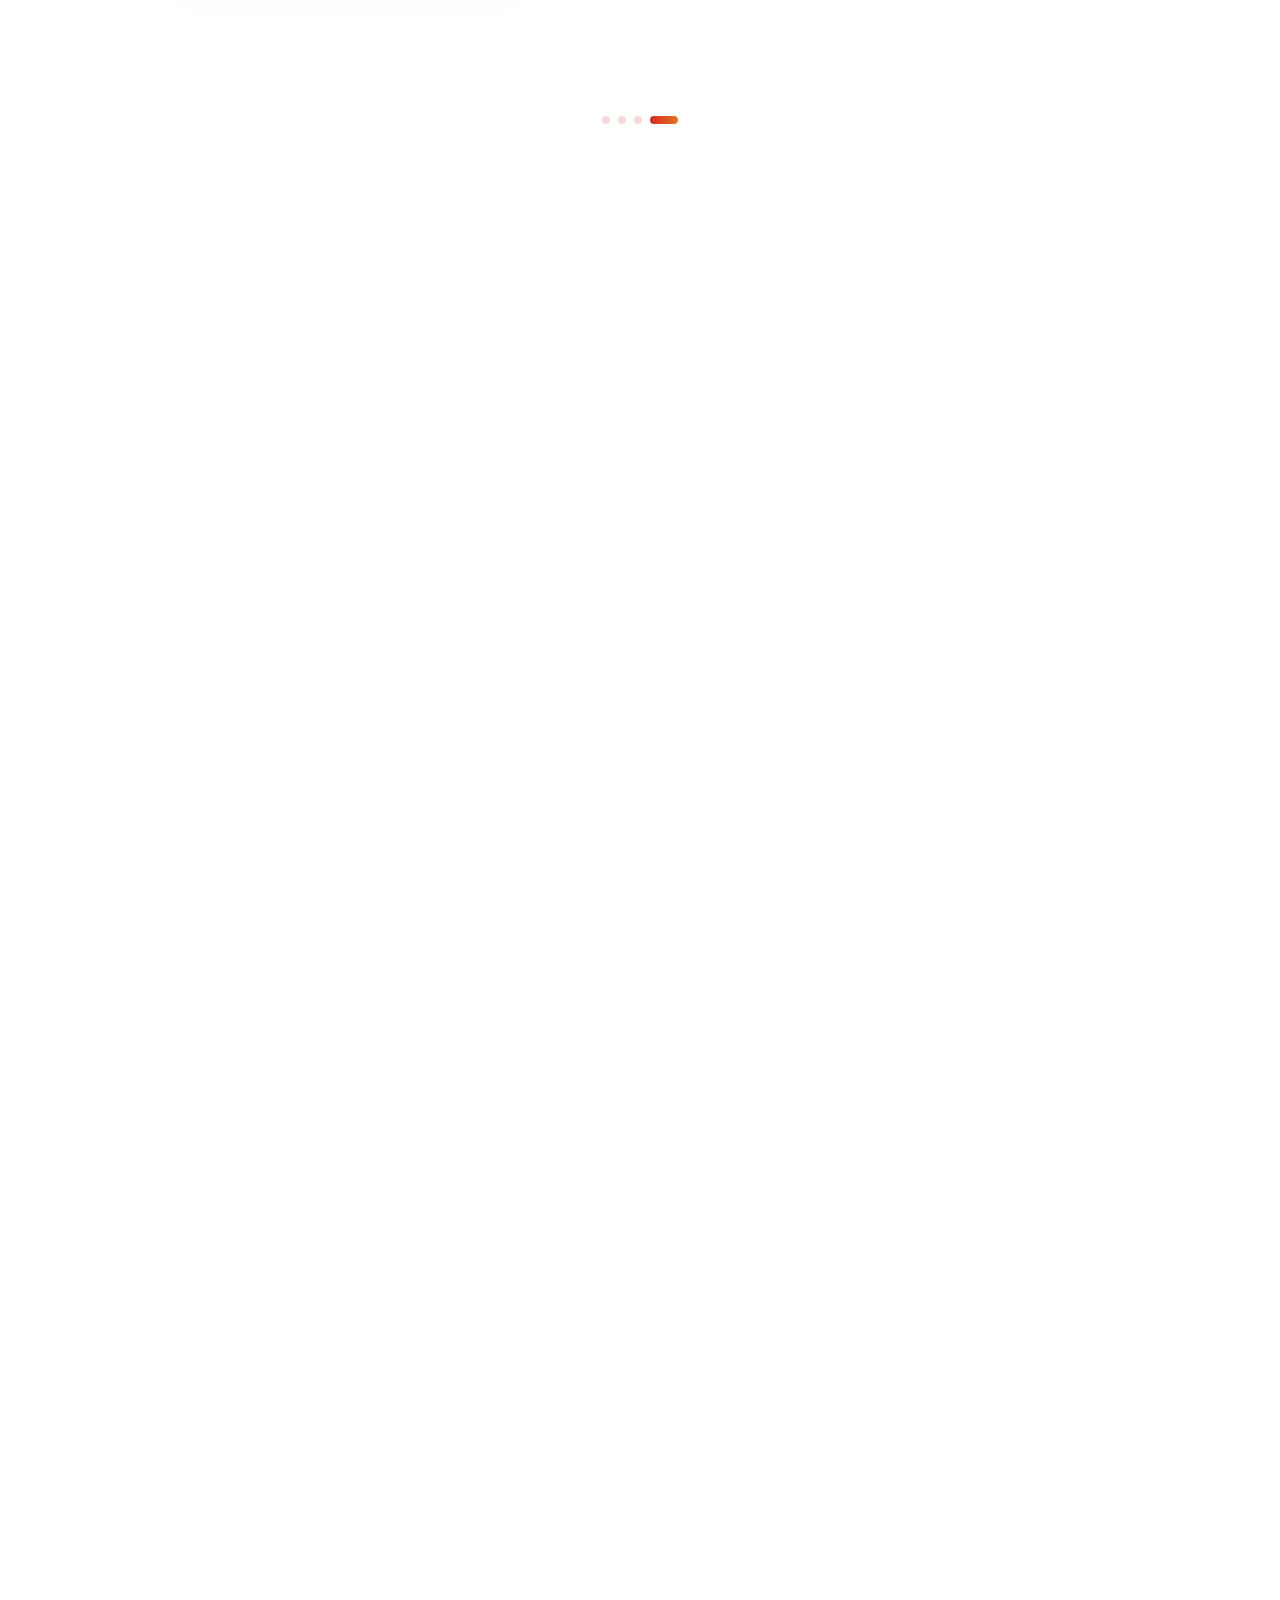
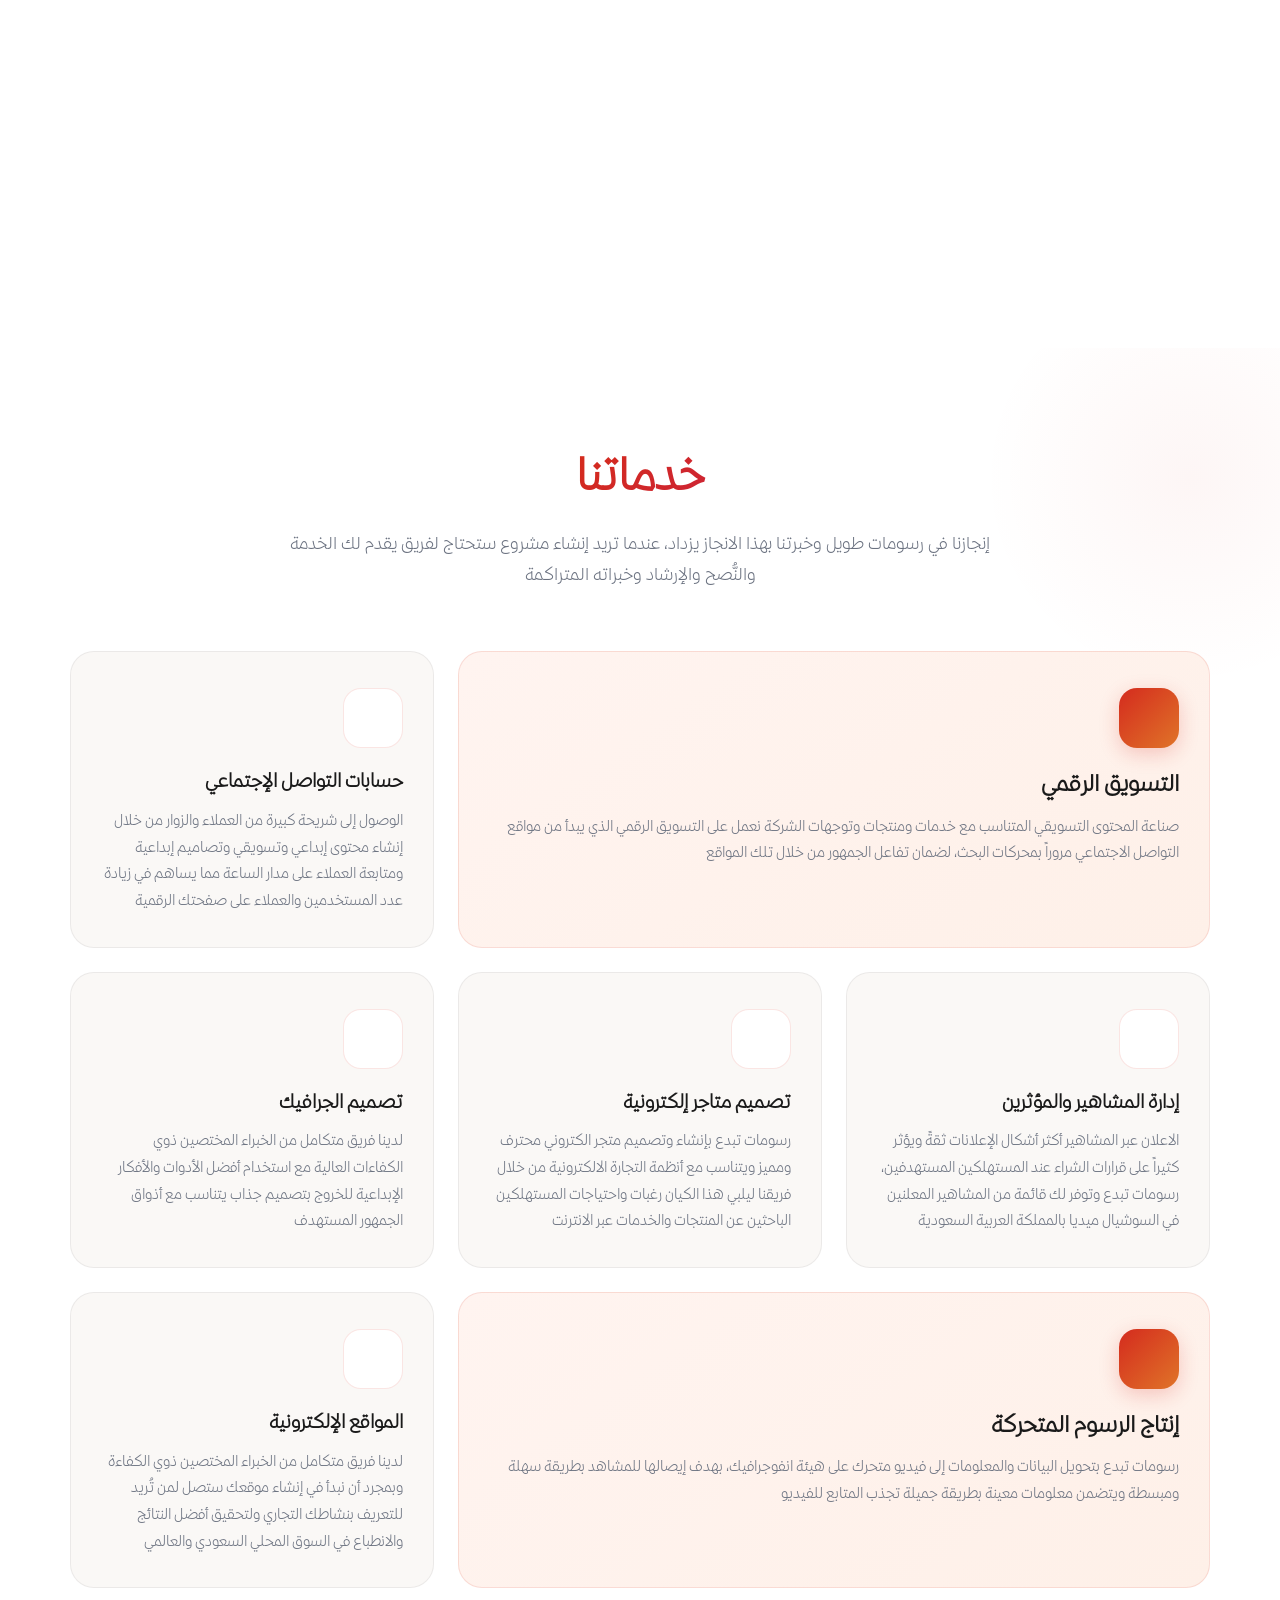
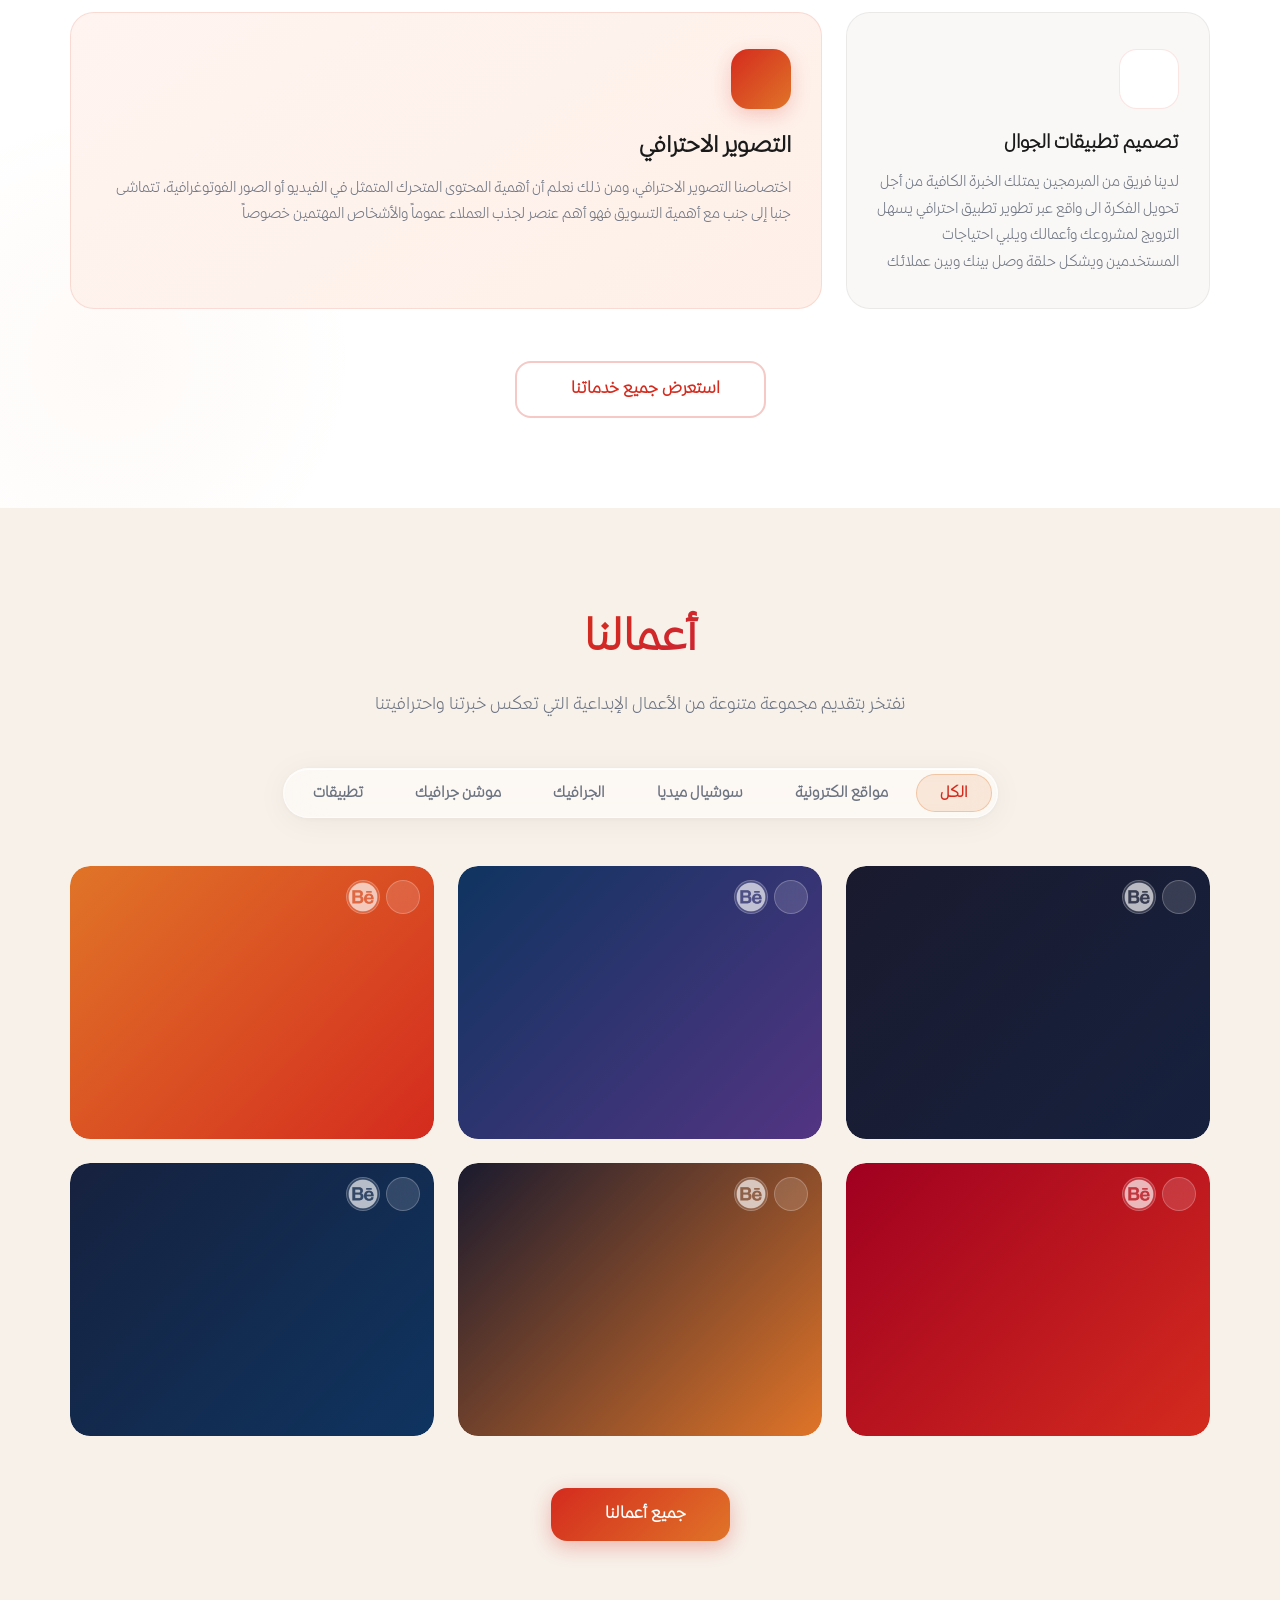
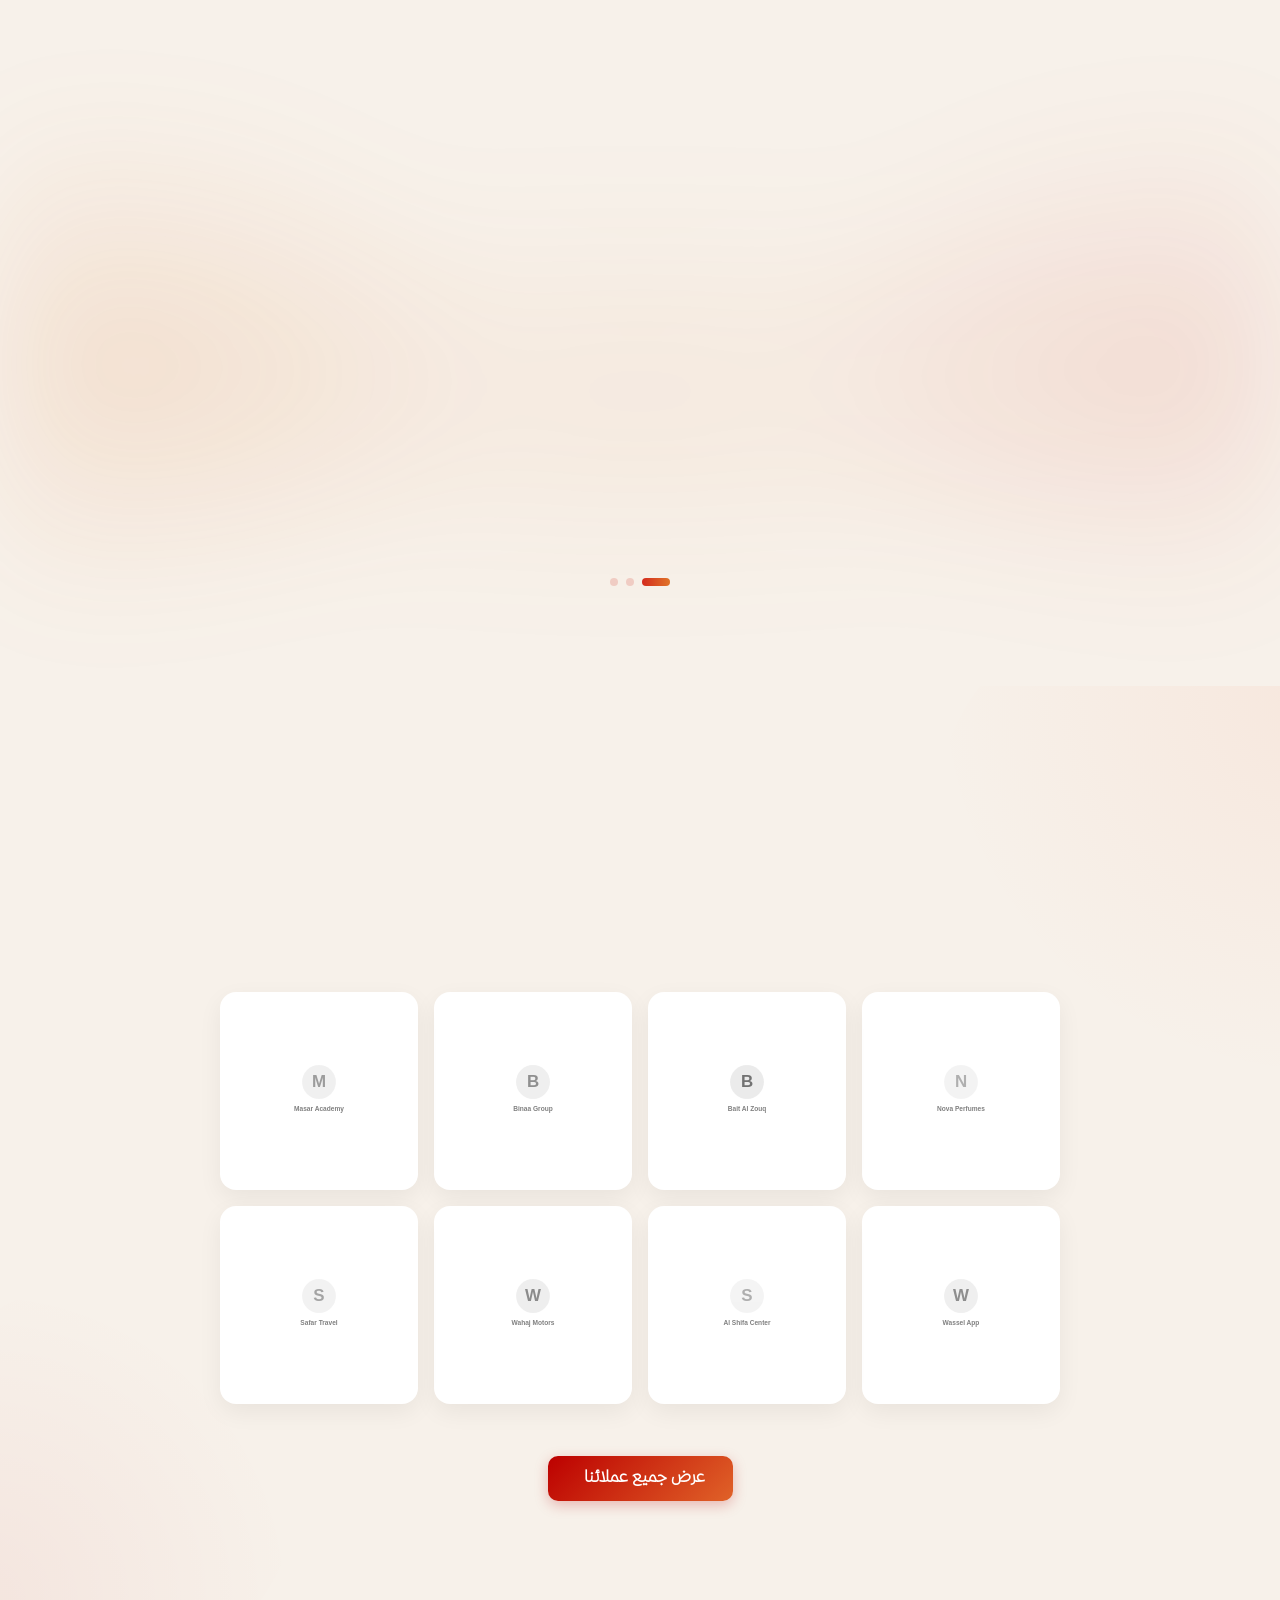
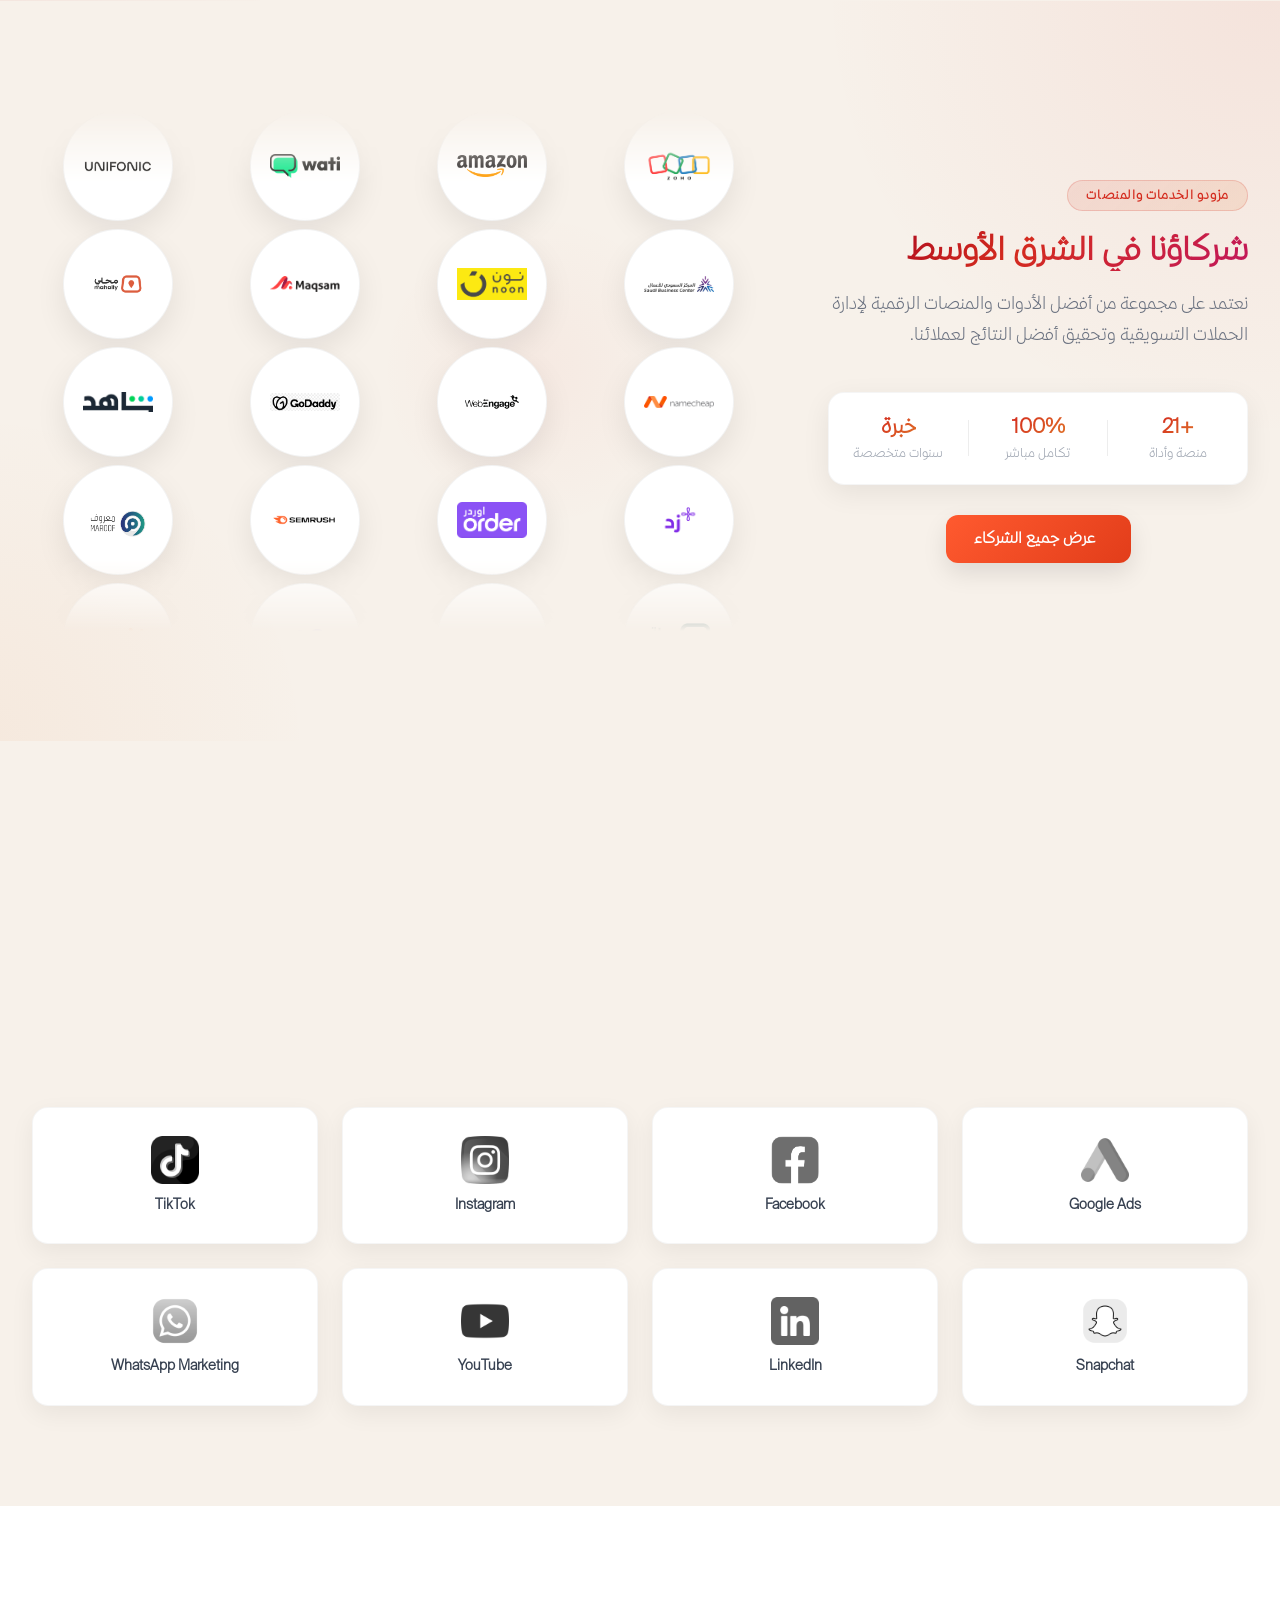
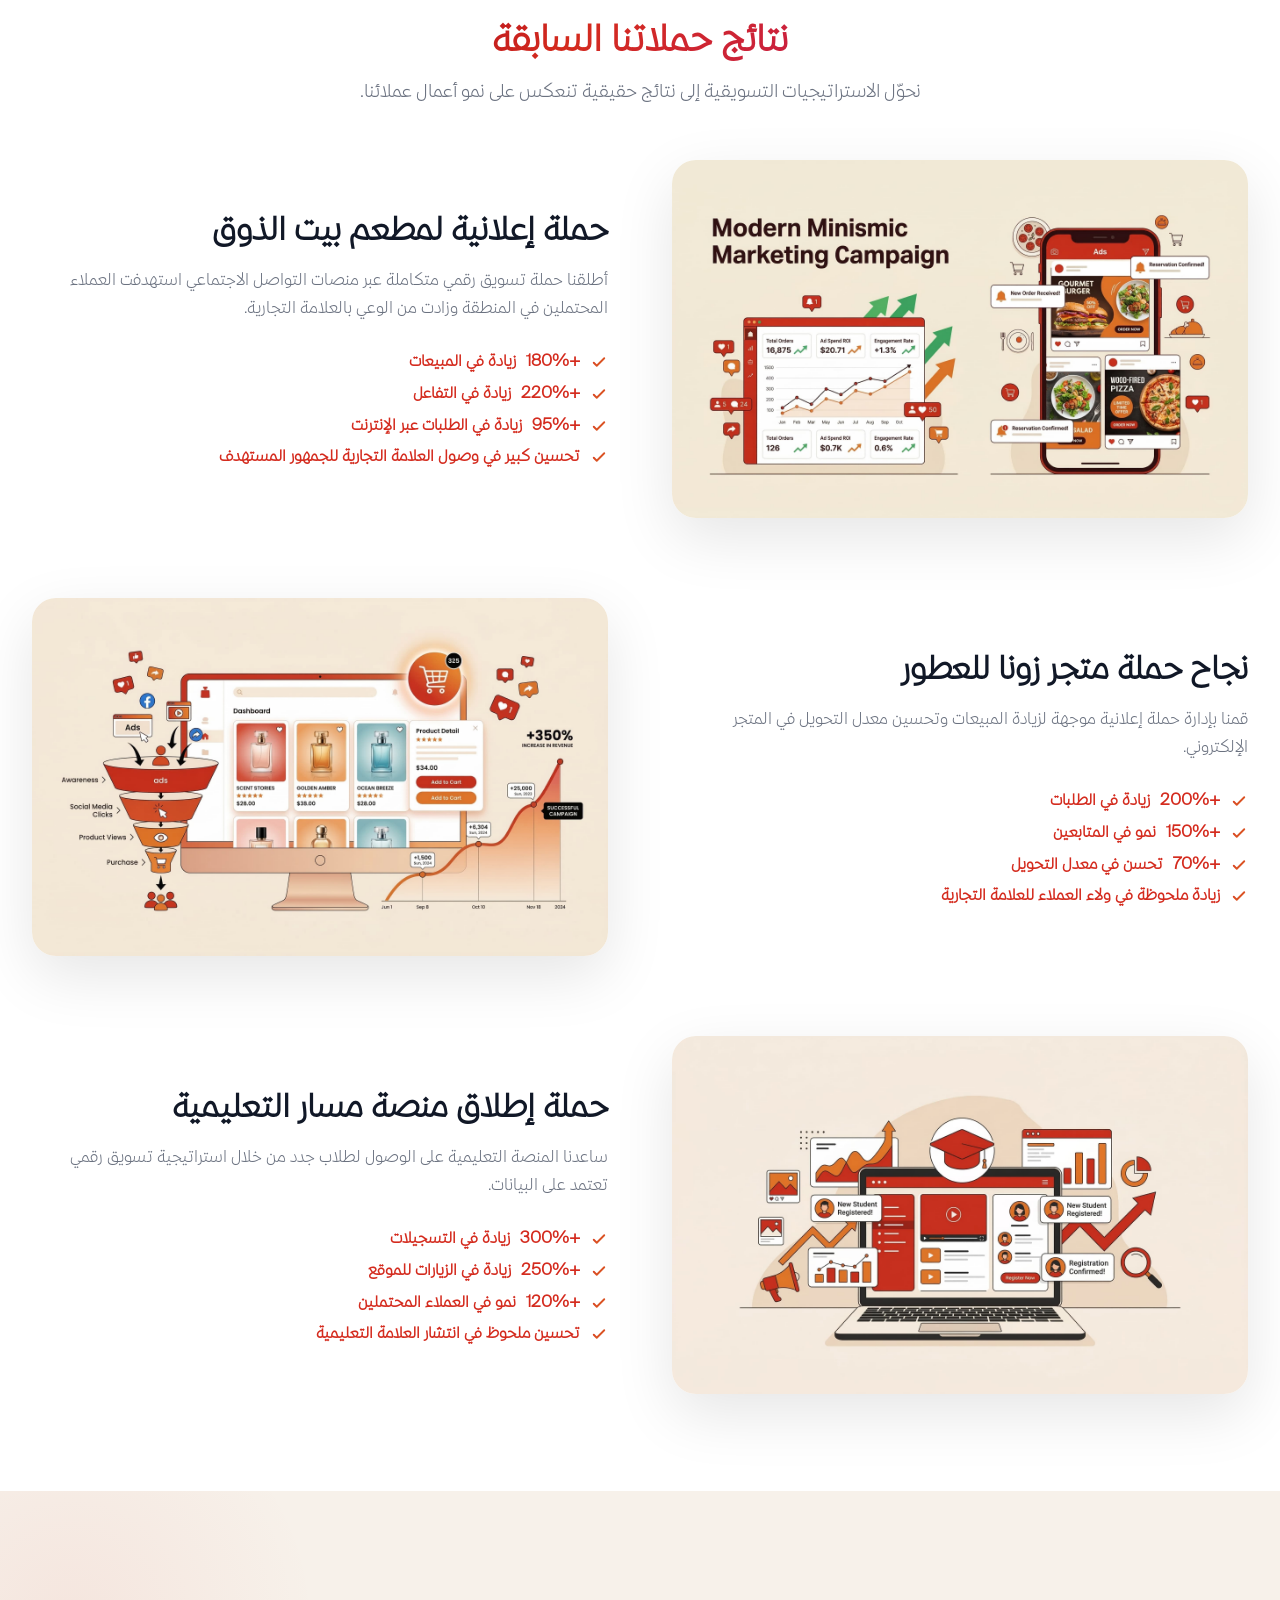
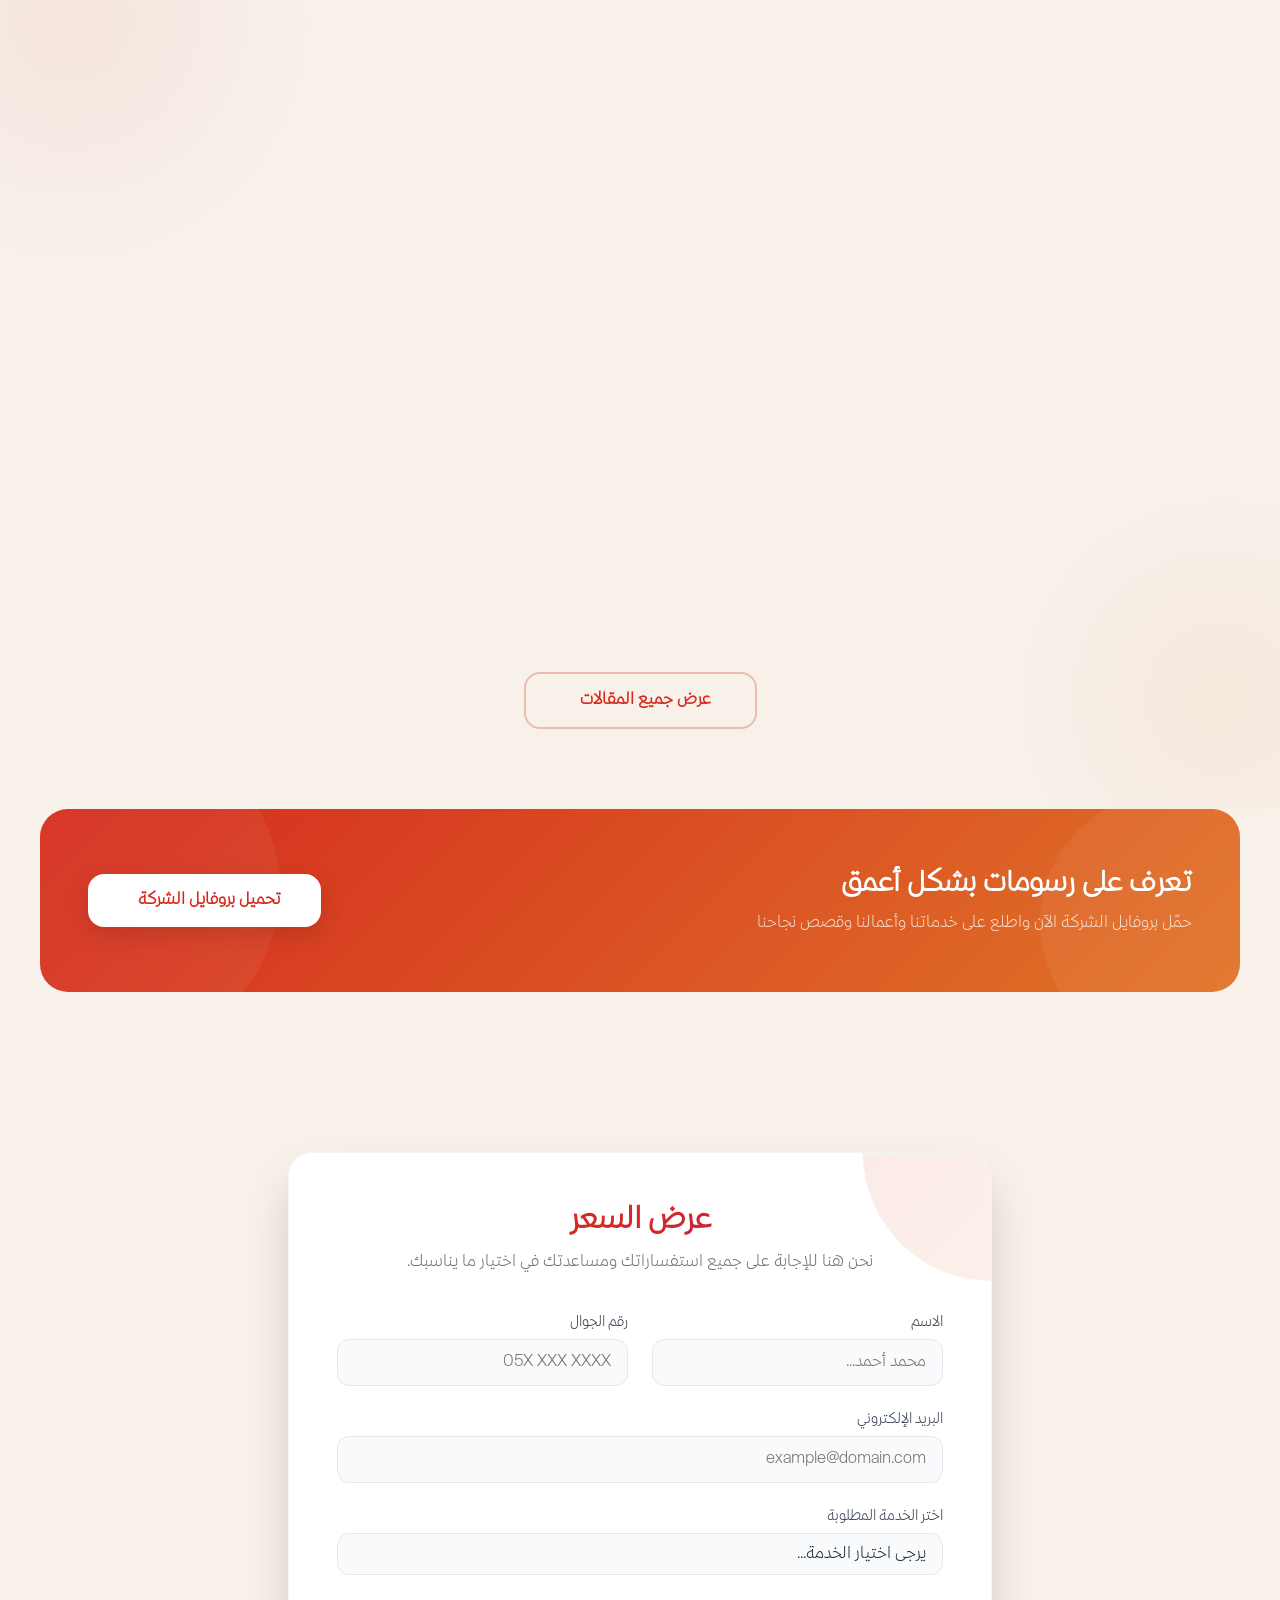
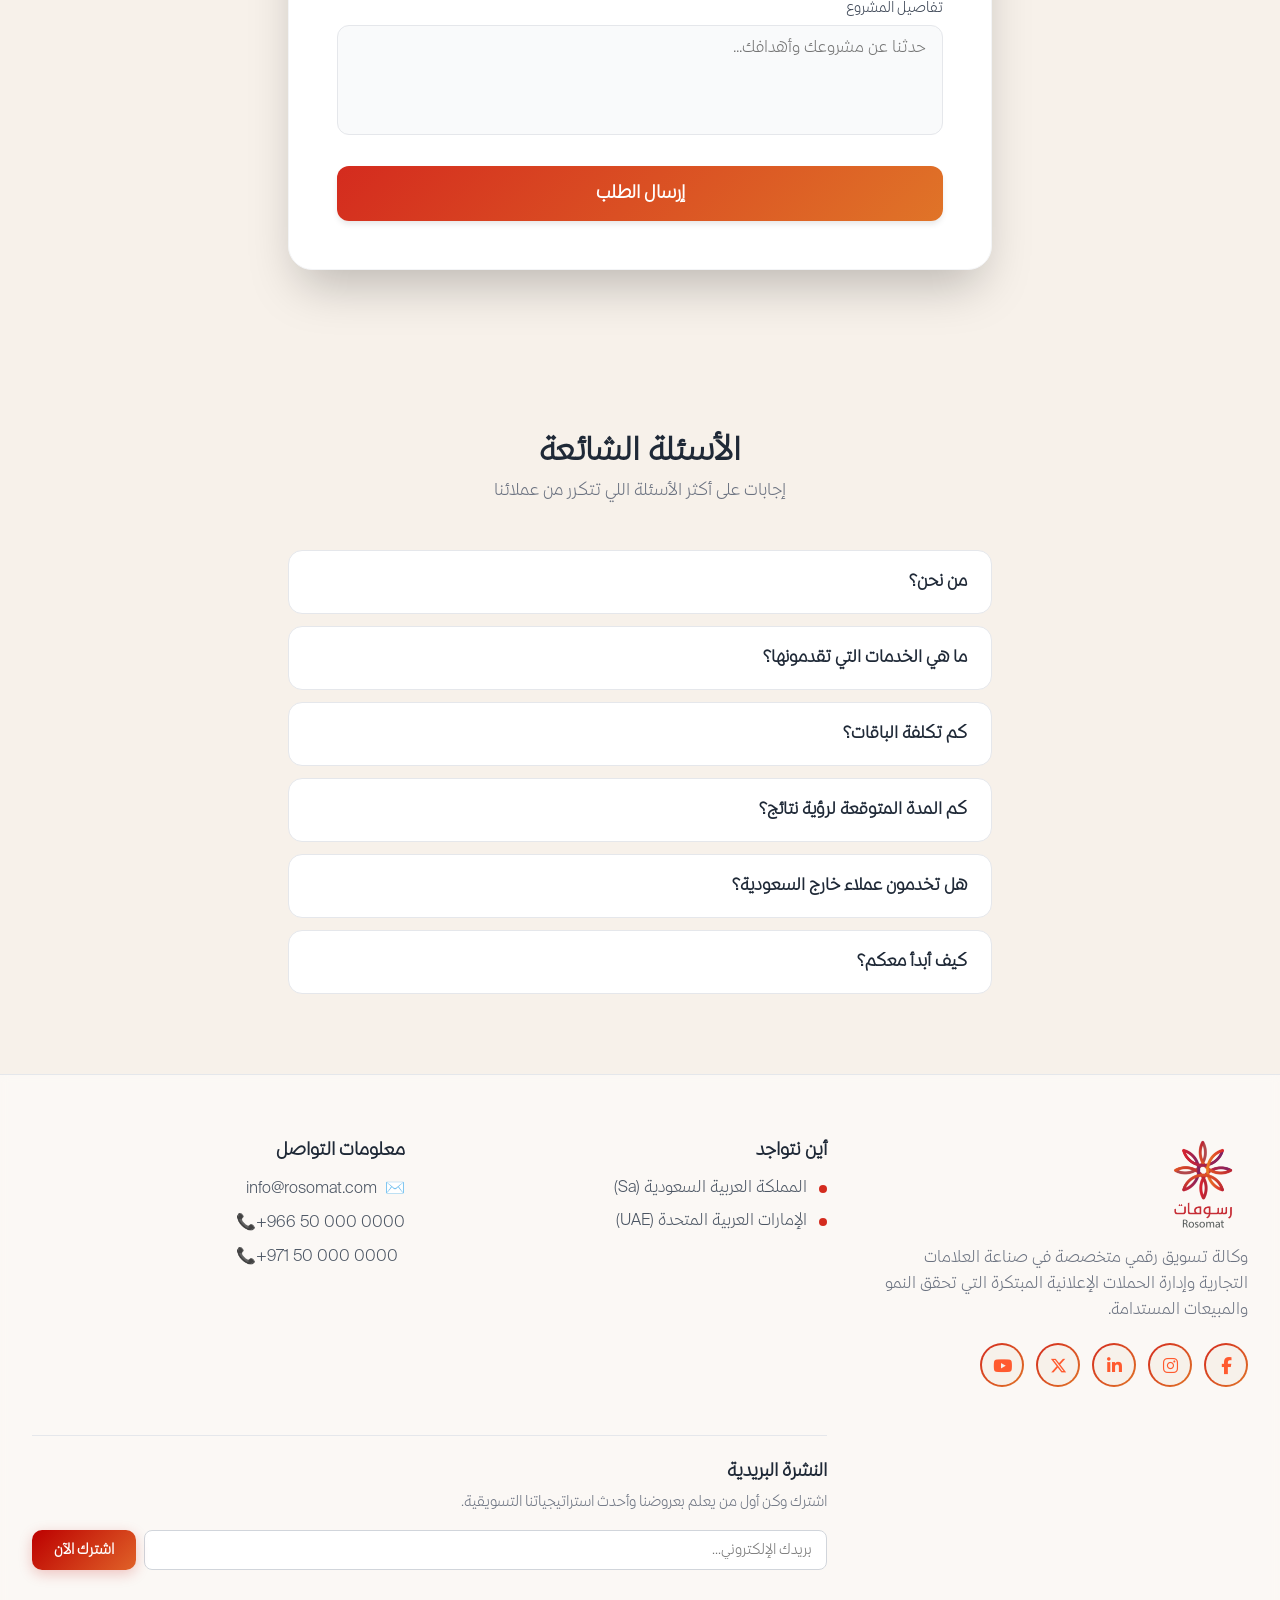
==== commit c7ea7520: "Add partners page and footer enhancements with WhatsApp widget - Created a new partners.html page wi" ====
--- a/index.html
+++ b/index.html
@@ -4,6 +4,7 @@
     <meta charset="UTF-8">
     <meta name="viewport" content="width=device-width, initial-scale=1.0">
     <title>Rosomat | رسومات - نعمل على زيادة مبيعاتك</title>
+    <link rel="icon" type="image/png" href="images/favicon.png">
     <!-- Google Fonts -->
     <link rel="preconnect" href="https://fonts.googleapis.com">
     <link rel="preconnect" href="https://fonts.gstatic.com" crossorigin>
@@ -760,6 +761,12 @@
                             <strong>خبرة</strong>
                             <span>سنوات متخصصة</span>
                         </div>
+                    </div>
+                    <div class="partners-cta">
+                        <a href="partners.html" class="partners-btn">
+                            <i class="ri-arrow-right-line"></i>
+                            عرض جميع الشركاء
+                        </a>
                     </div>
                 </div>
 
@@ -1261,8 +1268,18 @@
                     </ul>
                 </div>
 
-            </div>
-            
+                <div class="footer-newsletter-box">
+                    <h4 class="footer-newsletter-title">النشرة البريدية</h4>
+                    <p class="footer-newsletter-desc">اشترك وكن أول من يعلم بعروضنا وأحدث استراتيجياتنا التسويقية.</p>
+                    <form class="footer-newsletter-form" id="newsletterForm">
+                        <input type="email" class="footer-newsletter-input" id="newsletterEmail" placeholder="بريدك الإلكتروني..." aria-label="البريد الإلكتروني" required>
+                        <button type="submit" class="footer-newsletter-btn">اشترك الآن</button>
+                    </form>
+                    <p id="newsletterMsg" style="margin-top:8px;font-size:14px;display:none;"></p>
+                </div>
+
+            </div>
+
             <div class="footer-bottom">
                 <p>&copy; 2026 رسومات (Rosomat). جميع الحقوق محفوظة.</p>
                 <div class="footer-bottom-links">
@@ -1274,6 +1291,23 @@
         </div>
     </footer>
 
+    <div class="wa-widget" dir="rtl">
+        <div class="wa-box" id="waBox">
+            <div class="wa-box__header">
+                <span class="wa-box__header-title">مرحبا! <i class="fab fa-whatsapp"></i></span>
+                <button class="wa-box__close" id="waClose" aria-label="إغلاق">✕</button>
+            </div>
+            <div class="wa-box__body">
+                <div class="wa-box__message">مرحباً، كيف يمكننا مساعدتك؟</div>
+                <textarea class="wa-box__input" id="waMsg" rows="3" placeholder="اكتب رسالتك هنا..."></textarea>
+                <button class="wa-box__send" id="waSend">إرسال عبر واتساب &nbsp;<i class="fab fa-whatsapp"></i></button>
+            </div>
+        </div>
+        <button class="wa-btn" id="waToggle" aria-label="تواصل عبر واتساب">
+            <i class="fab fa-whatsapp"></i>
+        </button>
+    </div>
+
     <script src="script.js"></script>
     <script src="lang-switch.js"></script>
 </body>
--- a/style.css
+++ b/style.css
@@ -2784,6 +2784,8 @@
         overflow-y: hidden;
         -webkit-overflow-scrolling: touch;
         scroll-snap-type: x proximity;
+        overscroll-behavior-x: contain;
+        touch-action: pan-x;
         padding: 5px;
     }
 
@@ -2809,6 +2811,30 @@
     .pf-filter {
         padding: 8px 14px;
         font-size: 0.8rem;
+    }
+}
+
+/* Touch / no-hover devices: always show overlay, remove sticky hover */
+@media (hover: none) {
+    .pf-item__overlay {
+        opacity: 1;
+        background: linear-gradient(
+            to top,
+            rgba(26, 26, 26, 0.85) 0%,
+            rgba(26, 26, 26, 0.35) 55%,
+            transparent 100%
+        );
+    }
+    .pf-item:hover {
+        transform: none;
+        box-shadow: none;
+    }
+    .pf-item__inner:hover .pf-item__img {
+        transform: none;
+    }
+    .pf-item__inner:hover .pf-item__placeholder-icon {
+        transform: none;
+        color: rgba(255, 255, 255, 0.25);
     }
 }
 
@@ -4143,6 +4169,80 @@
     color: #d42b1e;
 }
 
+/* ── Footer Newsletter ── */
+.footer-newsletter-box {
+    grid-column: 1 / -1;
+    text-align: center;
+}
+@media (min-width: 768px) {
+    .footer-newsletter-box {
+        grid-column: 2 / 4;
+        grid-row: 2;
+        padding-top: 24px;
+        border-top: 1px solid #e5e7eb;
+        text-align: right;
+    }
+}
+.footer-newsletter-title {
+    font-size: 1.125rem;
+    font-weight: 700;
+    color: #1f2937;
+    margin-bottom: 8px;
+}
+.footer-newsletter-desc {
+    color: #6b7280;
+    font-size: 0.9rem;
+    line-height: 1.6;
+    margin-bottom: 16px;
+}
+.footer-newsletter-form {
+    display: flex;
+    gap: 8px;
+}
+.footer-newsletter-input {
+    flex: 1;
+    padding: 10px 14px;
+    border: 1px solid #d1d5db;
+    border-radius: 8px;
+    font-family: inherit;
+    font-size: 0.875rem;
+    color: #1f2937;
+    background: #fff;
+    outline: none;
+    transition: border-color 0.2s;
+    text-align: right;
+    direction: rtl;
+}
+.footer-newsletter-input:focus {
+    border-color: #ff5a2f;
+}
+.footer-newsletter-btn {
+    white-space: nowrap;
+    flex-shrink: 0;
+    padding: 11px 22px;
+    background: linear-gradient(135deg, #bc0000 0%, #e06228 100%);
+    color: #fff;
+    font-size: 0.875rem;
+    font-weight: 700;
+    font-family: inherit;
+    border: none;
+    border-radius: 10px;
+    cursor: pointer;
+    transition: all 0.3s cubic-bezier(0.34, 1.56, 0.64, 1);
+    box-shadow: 0 4px 14px rgba(188, 0, 0, 0.22);
+}
+.footer-newsletter-btn:hover {
+    transform: translateY(-2px) scale(1.03);
+    box-shadow: 0 8px 20px rgba(188, 0, 0, 0.35);
+}
+html[dir='ltr'] .footer-newsletter-box {
+    text-align: left;
+}
+html[dir='ltr'] .footer-newsletter-input {
+    text-align: left;
+    direction: ltr;
+}
+
 /* ── Social Icons ── */
 .social-icons {
     display: flex;
@@ -5201,6 +5301,34 @@
     height: 36px;
     background: rgba(0, 0, 0, 0.07);
     flex-shrink: 0;
+}
+
+/* ── Partners CTA button ── */
+.partners-cta {
+    display: flex;
+    justify-content: center;
+    margin-top: 30px;
+}
+.partners-btn {
+    display: inline-flex;
+    align-items: center;
+    gap: 8px;
+    background: linear-gradient(135deg, #ff5a2f, #e23d1a);
+    color: #fff;
+    text-decoration: none;
+    padding: 14px 28px;
+    border-radius: 12px;
+    font-weight: 600;
+    font-size: 0.95rem;
+    box-shadow: 0 10px 25px rgba(0,0,0,0.1);
+    transition: transform 0.3s ease, box-shadow 0.3s ease;
+}
+.partners-btn:hover {
+    transform: translateY(-3px);
+    box-shadow: 0 18px 35px rgba(0,0,0,0.15);
+}
+.partners-btn i {
+    font-size: 1rem;
 }
 
 /* ── Sliders side (left in RTL) ── */
@@ -5490,3 +5618,142 @@
         font-size: 0.8rem;
     }
 }
+
+/* ── WhatsApp Widget ── */
+.wa-widget {
+    position: fixed;
+    bottom: 28px;
+    left: 28px;
+    z-index: 9999;
+    font-family: 'Tajawal', sans-serif;
+    direction: rtl;
+}
+.wa-btn {
+    width: 58px;
+    height: 58px;
+    border-radius: 50%;
+    background: linear-gradient(135deg, #25d366 0%, #128c7e 100%);
+    border: none;
+    cursor: pointer;
+    display: flex;
+    align-items: center;
+    justify-content: center;
+    color: #fff;
+    font-size: 1.6rem;
+    box-shadow: 0 6px 20px rgba(37, 211, 102, 0.4);
+    transition: all 0.3s cubic-bezier(0.34, 1.56, 0.64, 1);
+    position: relative;
+}
+.wa-btn:hover {
+    transform: scale(1.12);
+    box-shadow: 0 10px 28px rgba(37, 211, 102, 0.55);
+}
+.wa-btn::before {
+    content: '';
+    position: absolute;
+    inset: -6px;
+    border-radius: 50%;
+    border: 2px solid rgba(37, 211, 102, 0.5);
+    animation: wa-pulse 2s ease-out infinite;
+}
+@keyframes wa-pulse {
+    0%   { transform: scale(1);   opacity: 1; }
+    100% { transform: scale(1.5); opacity: 0; }
+}
+.wa-box {
+    position: absolute;
+    bottom: 74px;
+    left: 0;
+    width: 300px;
+    background: #fff;
+    border-radius: 16px;
+    box-shadow: 0 12px 40px rgba(0, 0, 0, 0.16);
+    overflow: hidden;
+    transform: scale(0.85) translateY(16px);
+    transform-origin: bottom left;
+    opacity: 0;
+    pointer-events: none;
+    transition: all 0.3s cubic-bezier(0.34, 1.56, 0.64, 1);
+}
+.wa-box.open {
+    transform: scale(1) translateY(0);
+    opacity: 1;
+    pointer-events: all;
+}
+.wa-box__header {
+    background: linear-gradient(135deg, #25d366 0%, #128c7e 100%);
+    padding: 14px 16px;
+    display: flex;
+    align-items: center;
+    justify-content: space-between;
+}
+.wa-box__header-title {
+    color: #fff;
+    font-weight: 700;
+    font-size: 1rem;
+    display: flex;
+    align-items: center;
+    gap: 8px;
+}
+.wa-box__close {
+    background: none;
+    border: none;
+    color: rgba(255, 255, 255, 0.8);
+    font-size: 1rem;
+    cursor: pointer;
+    line-height: 1;
+    transition: color 0.2s;
+}
+.wa-box__close:hover { color: #fff; }
+.wa-box__body {
+    padding: 16px;
+    display: flex;
+    flex-direction: column;
+    gap: 10px;
+}
+.wa-box__message {
+    background: #f0fdf4;
+    border-radius: 12px 12px 12px 4px;
+    padding: 10px 14px;
+    color: #1f2937;
+    font-size: 0.9rem;
+    line-height: 1.5;
+    border: 1px solid #dcfce7;
+}
+.wa-box__input {
+    width: 100%;
+    border: 1px solid #e5e7eb;
+    border-radius: 10px;
+    padding: 10px 12px;
+    font-family: inherit;
+    font-size: 0.875rem;
+    color: #1f2937;
+    resize: none;
+    outline: none;
+    transition: border-color 0.2s;
+    text-align: right;
+    direction: rtl;
+}
+.wa-box__input:focus { border-color: #25d366; }
+.wa-box__send {
+    width: 100%;
+    padding: 11px;
+    background: linear-gradient(135deg, #25d366 0%, #128c7e 100%);
+    color: #fff;
+    border: none;
+    border-radius: 10px;
+    font-family: inherit;
+    font-size: 0.875rem;
+    font-weight: 700;
+    cursor: pointer;
+    display: flex;
+    align-items: center;
+    justify-content: center;
+    gap: 8px;
+    transition: all 0.3s cubic-bezier(0.34, 1.56, 0.64, 1);
+    box-shadow: 0 4px 14px rgba(37, 211, 102, 0.3);
+}
+.wa-box__send:hover {
+    transform: translateY(-2px);
+    box-shadow: 0 8px 20px rgba(37, 211, 102, 0.45);
+}
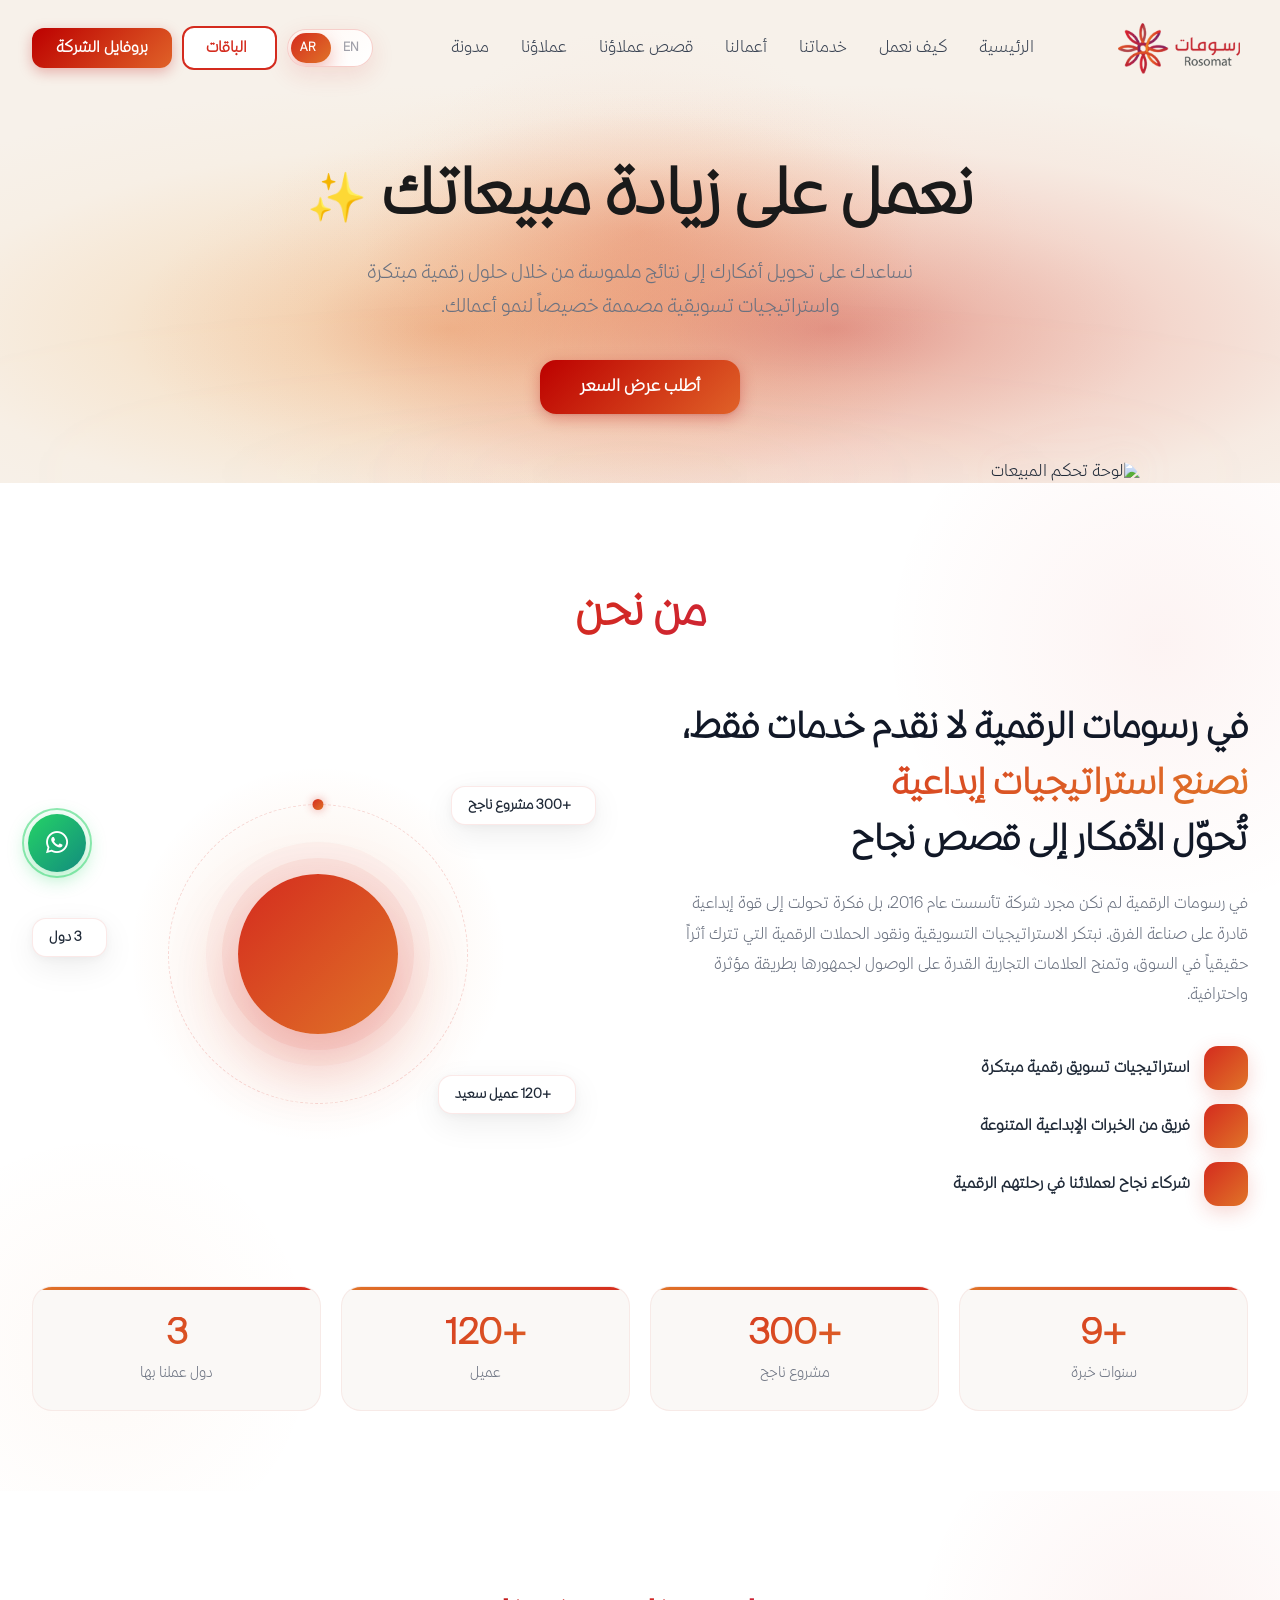
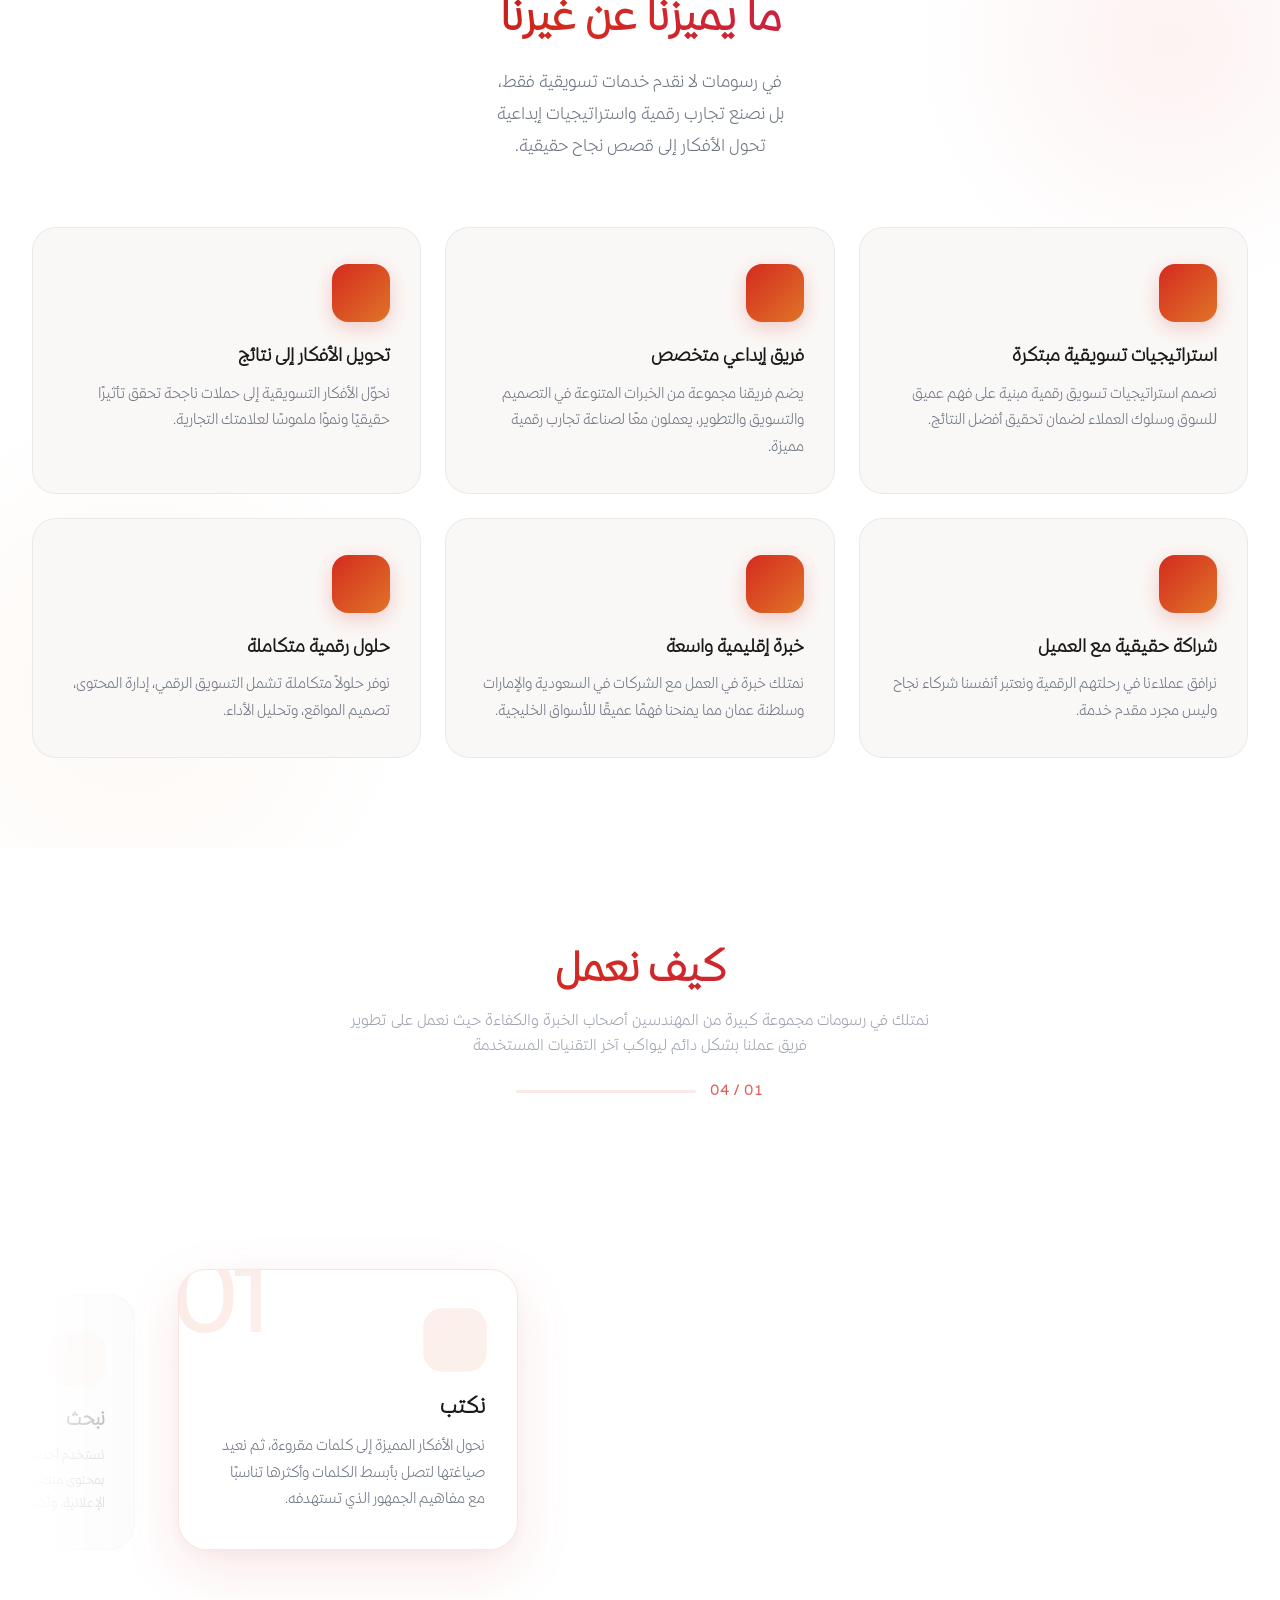
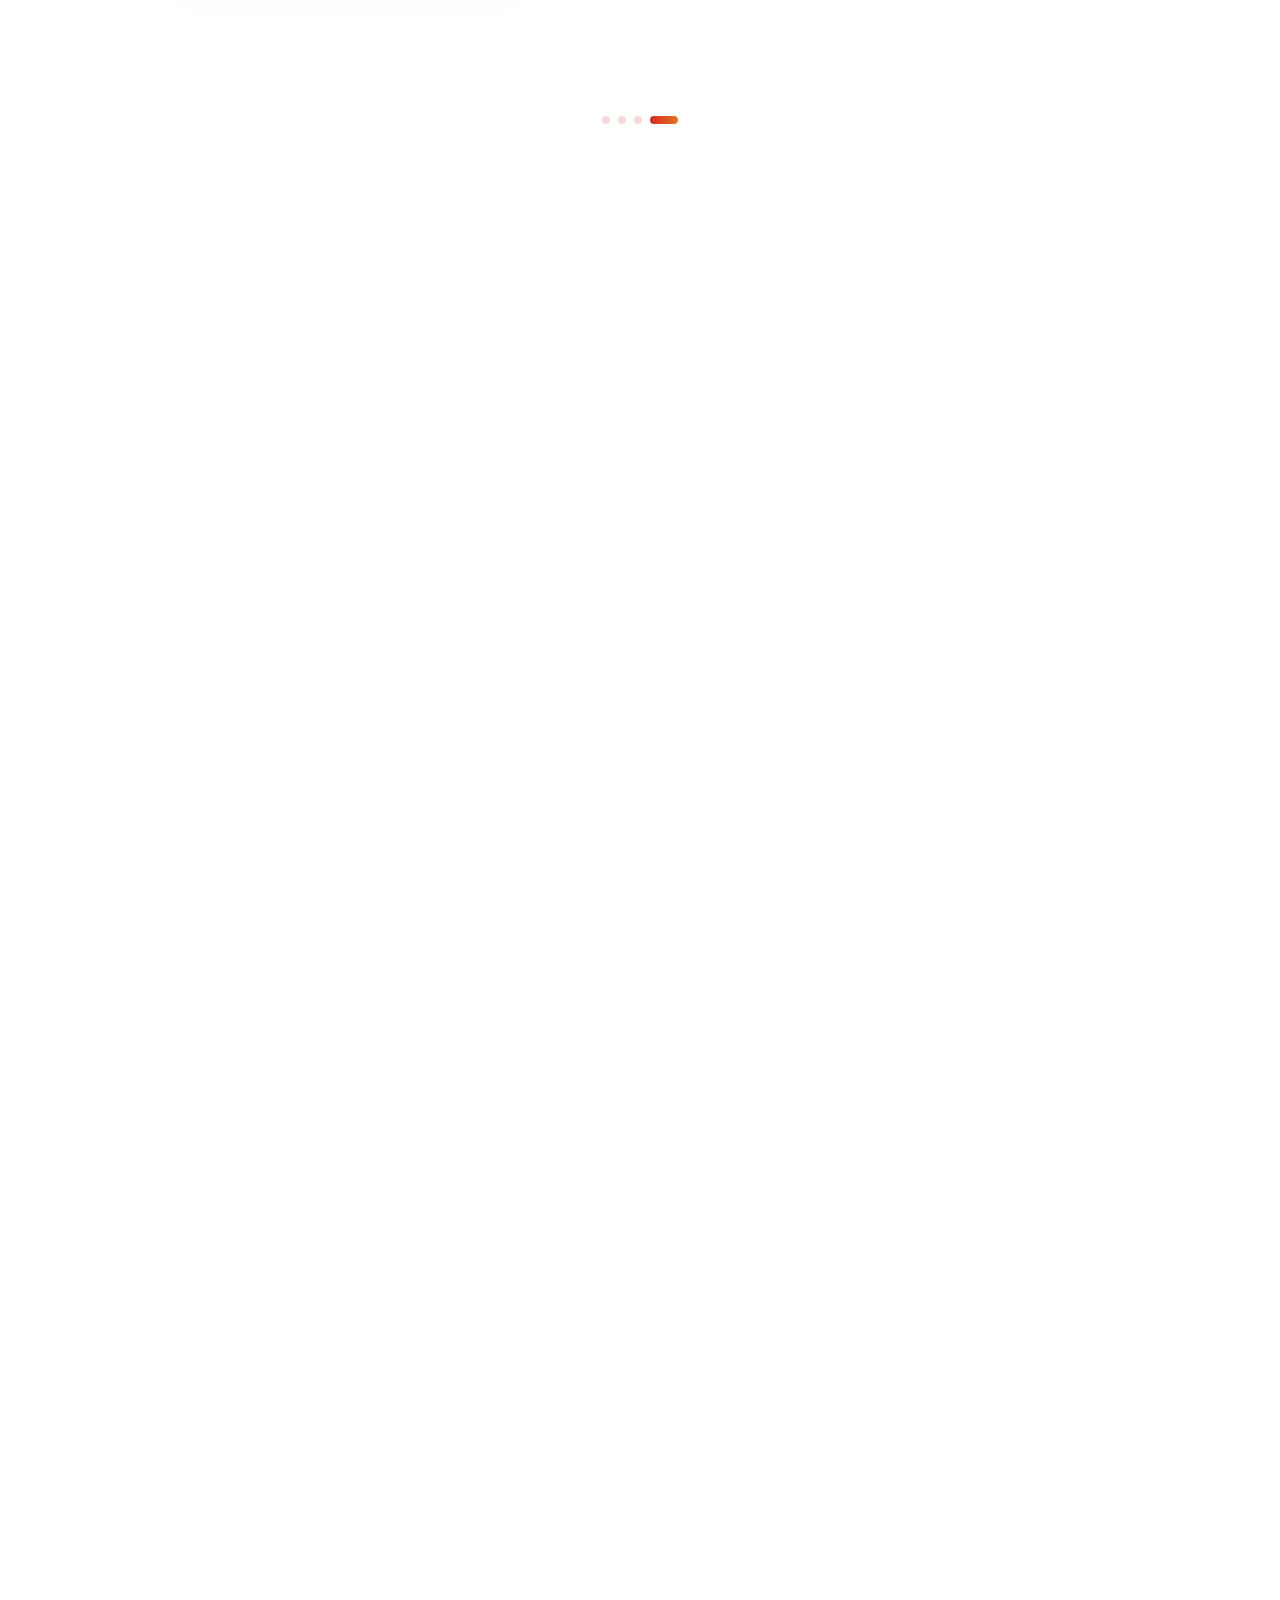
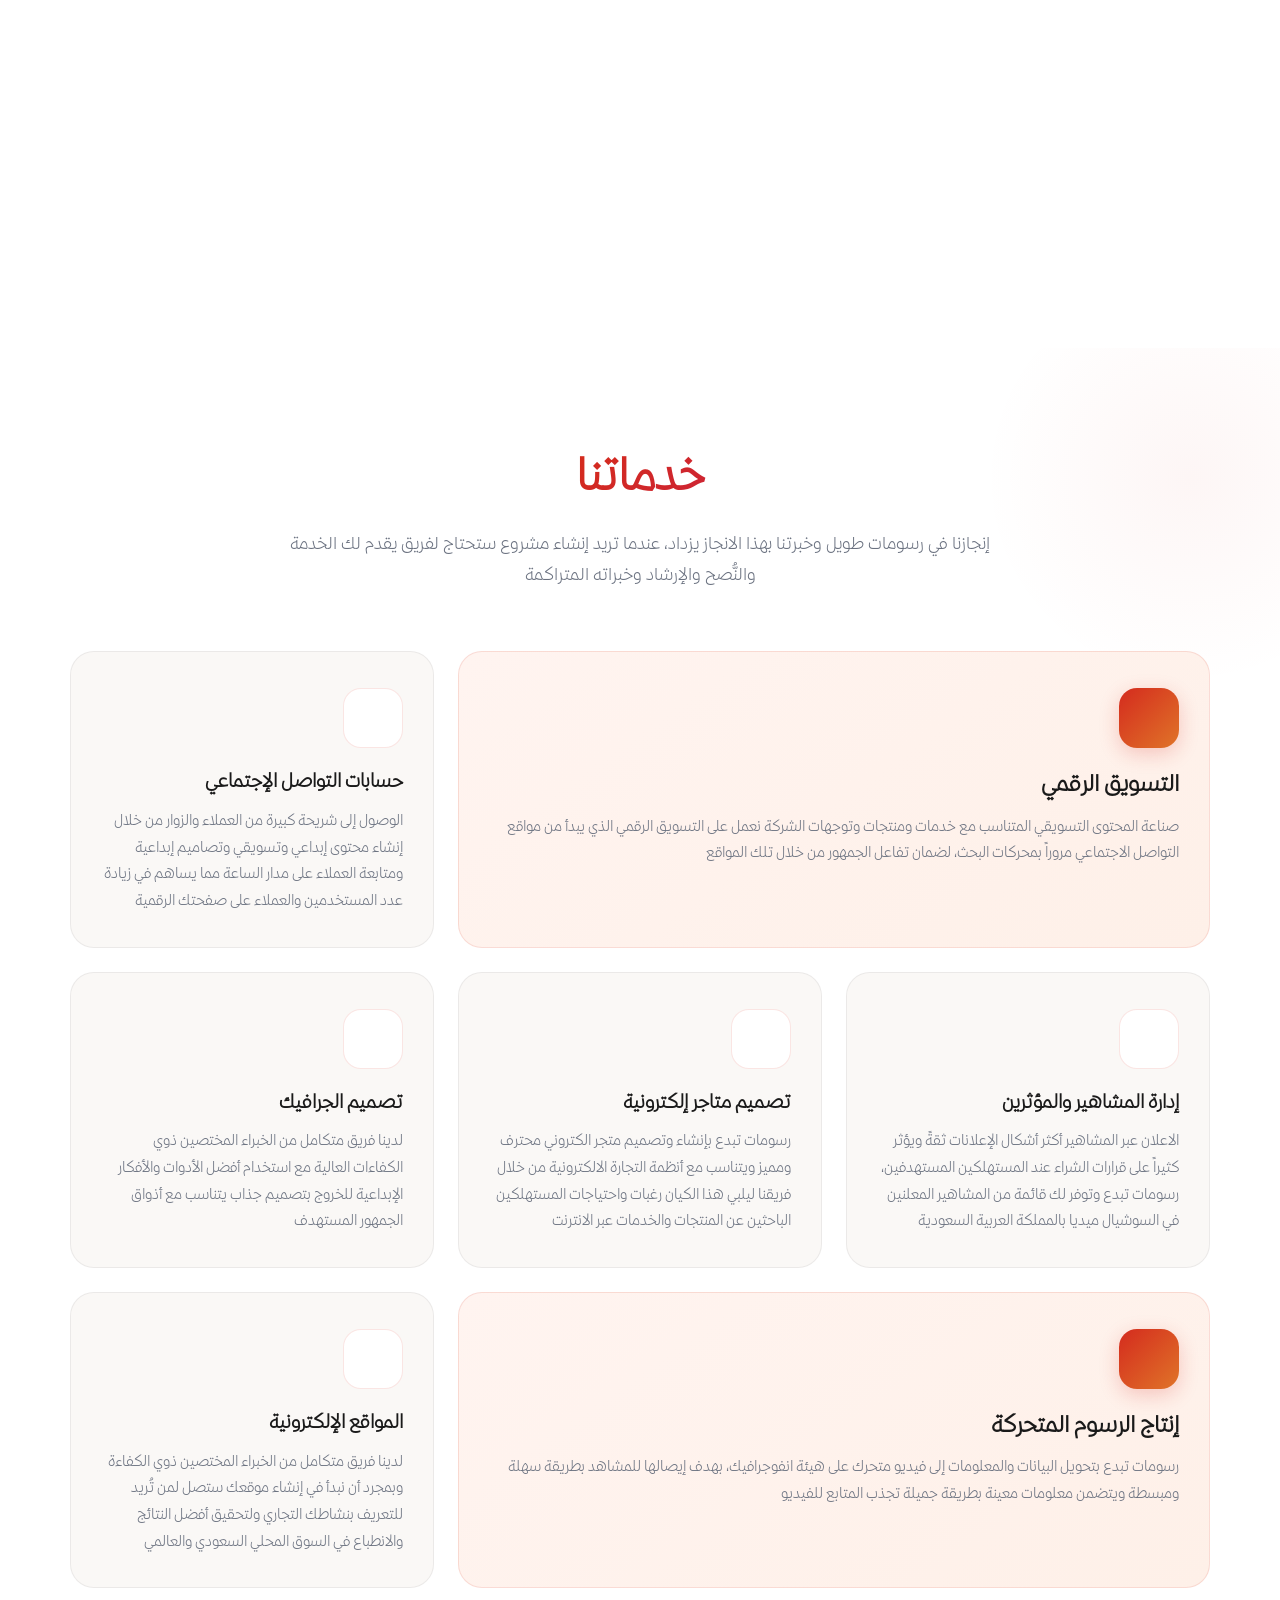
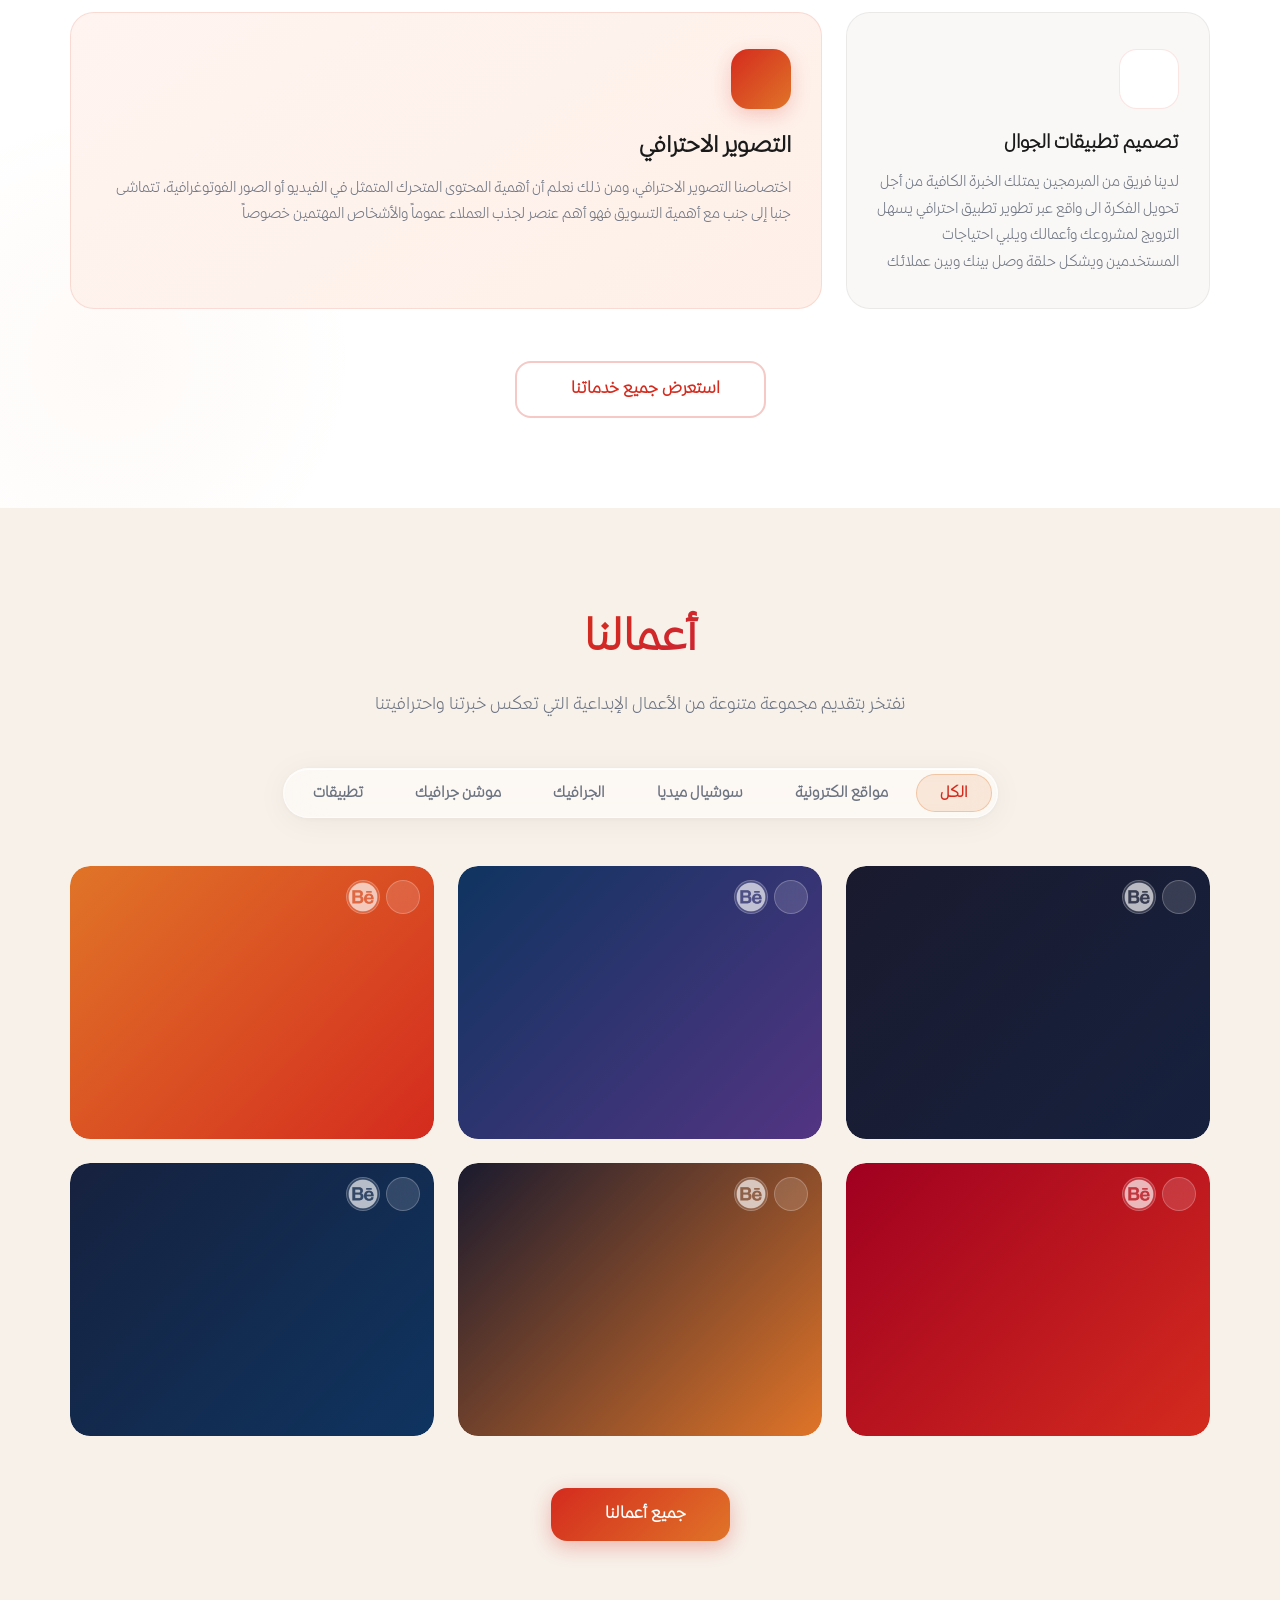
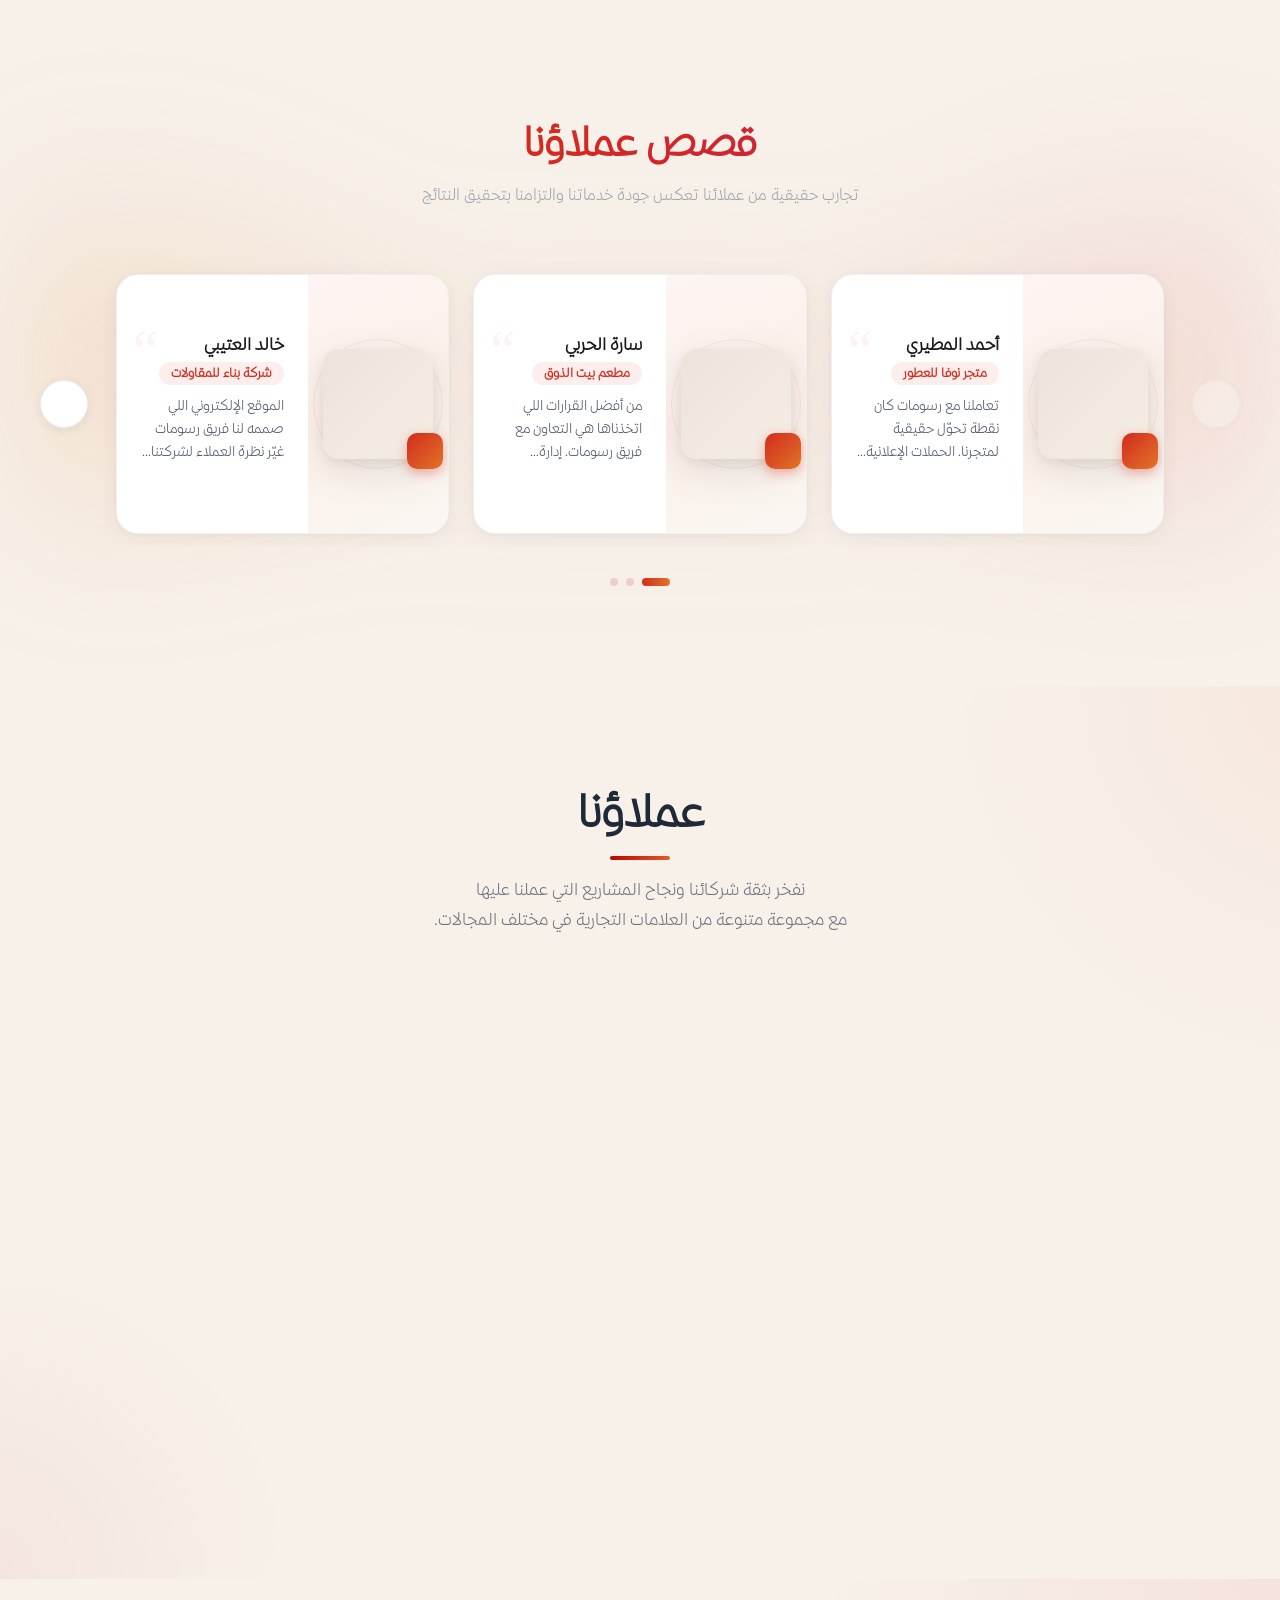
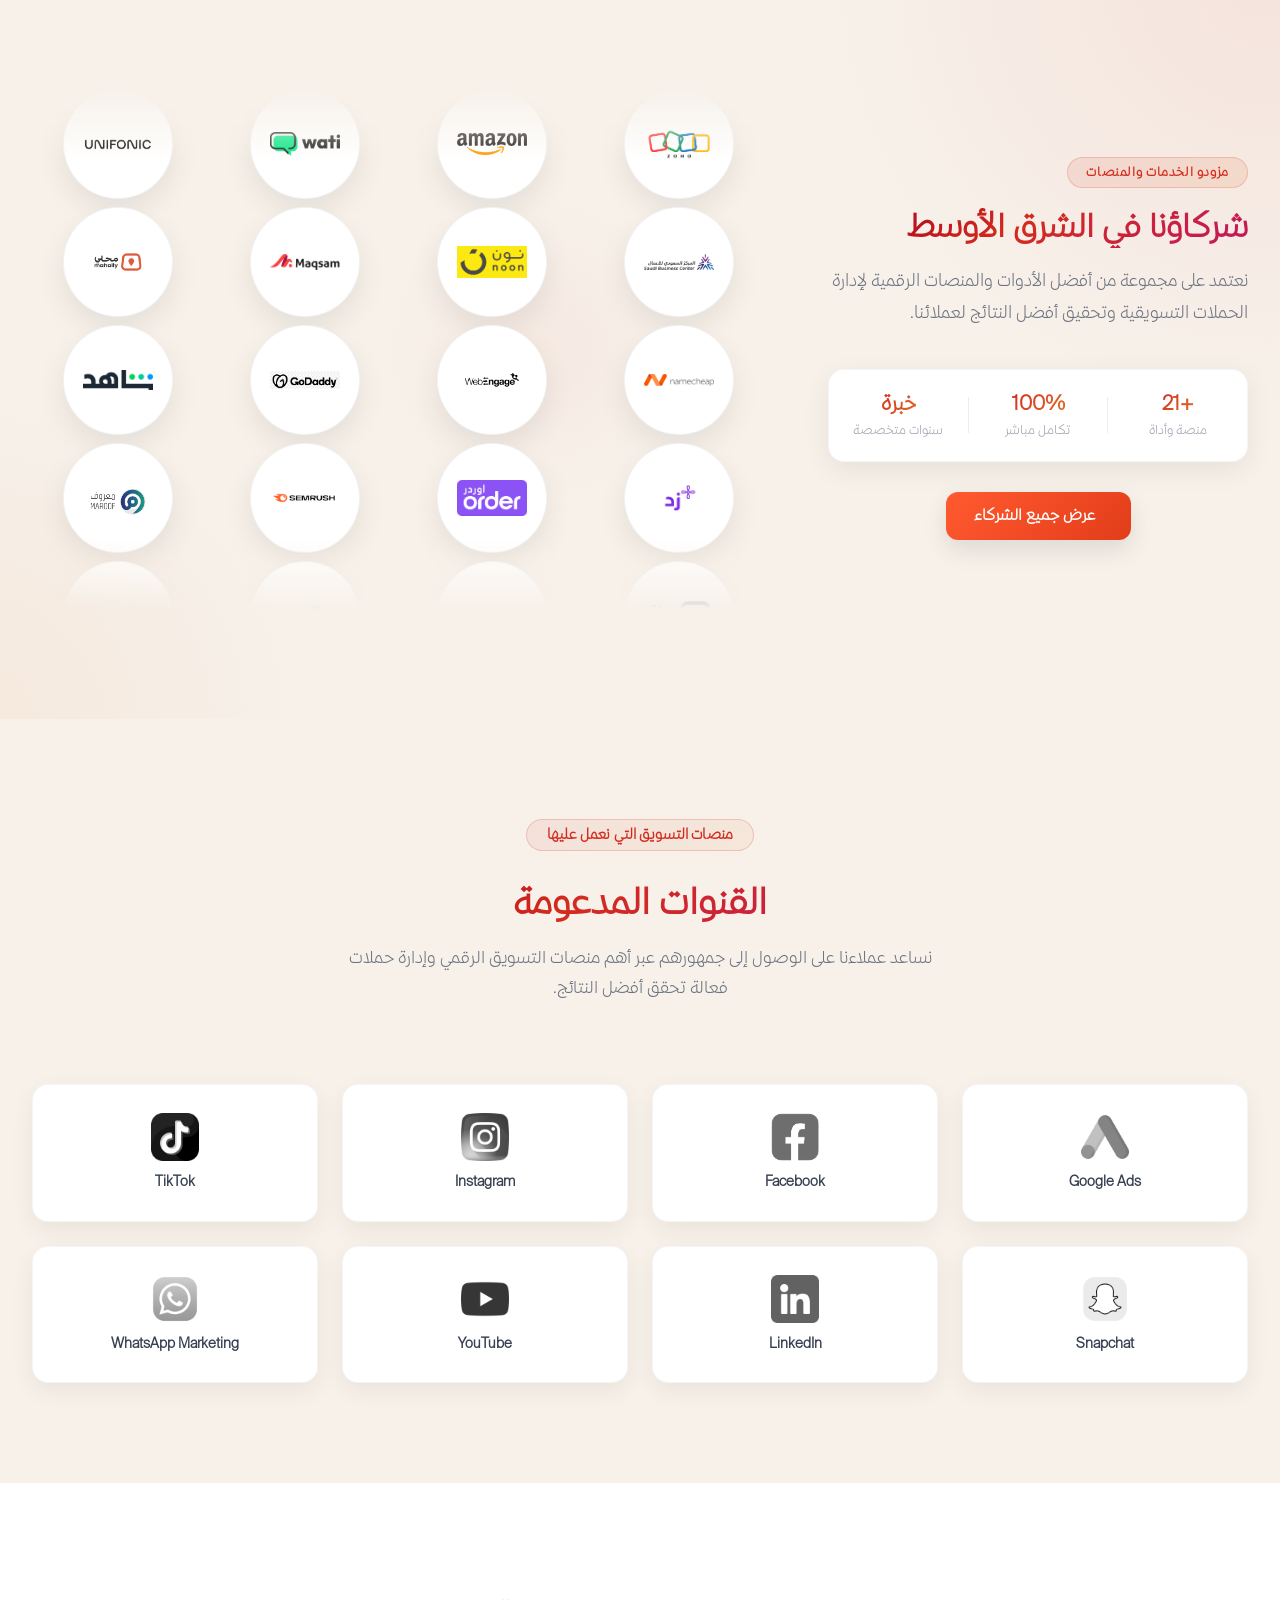
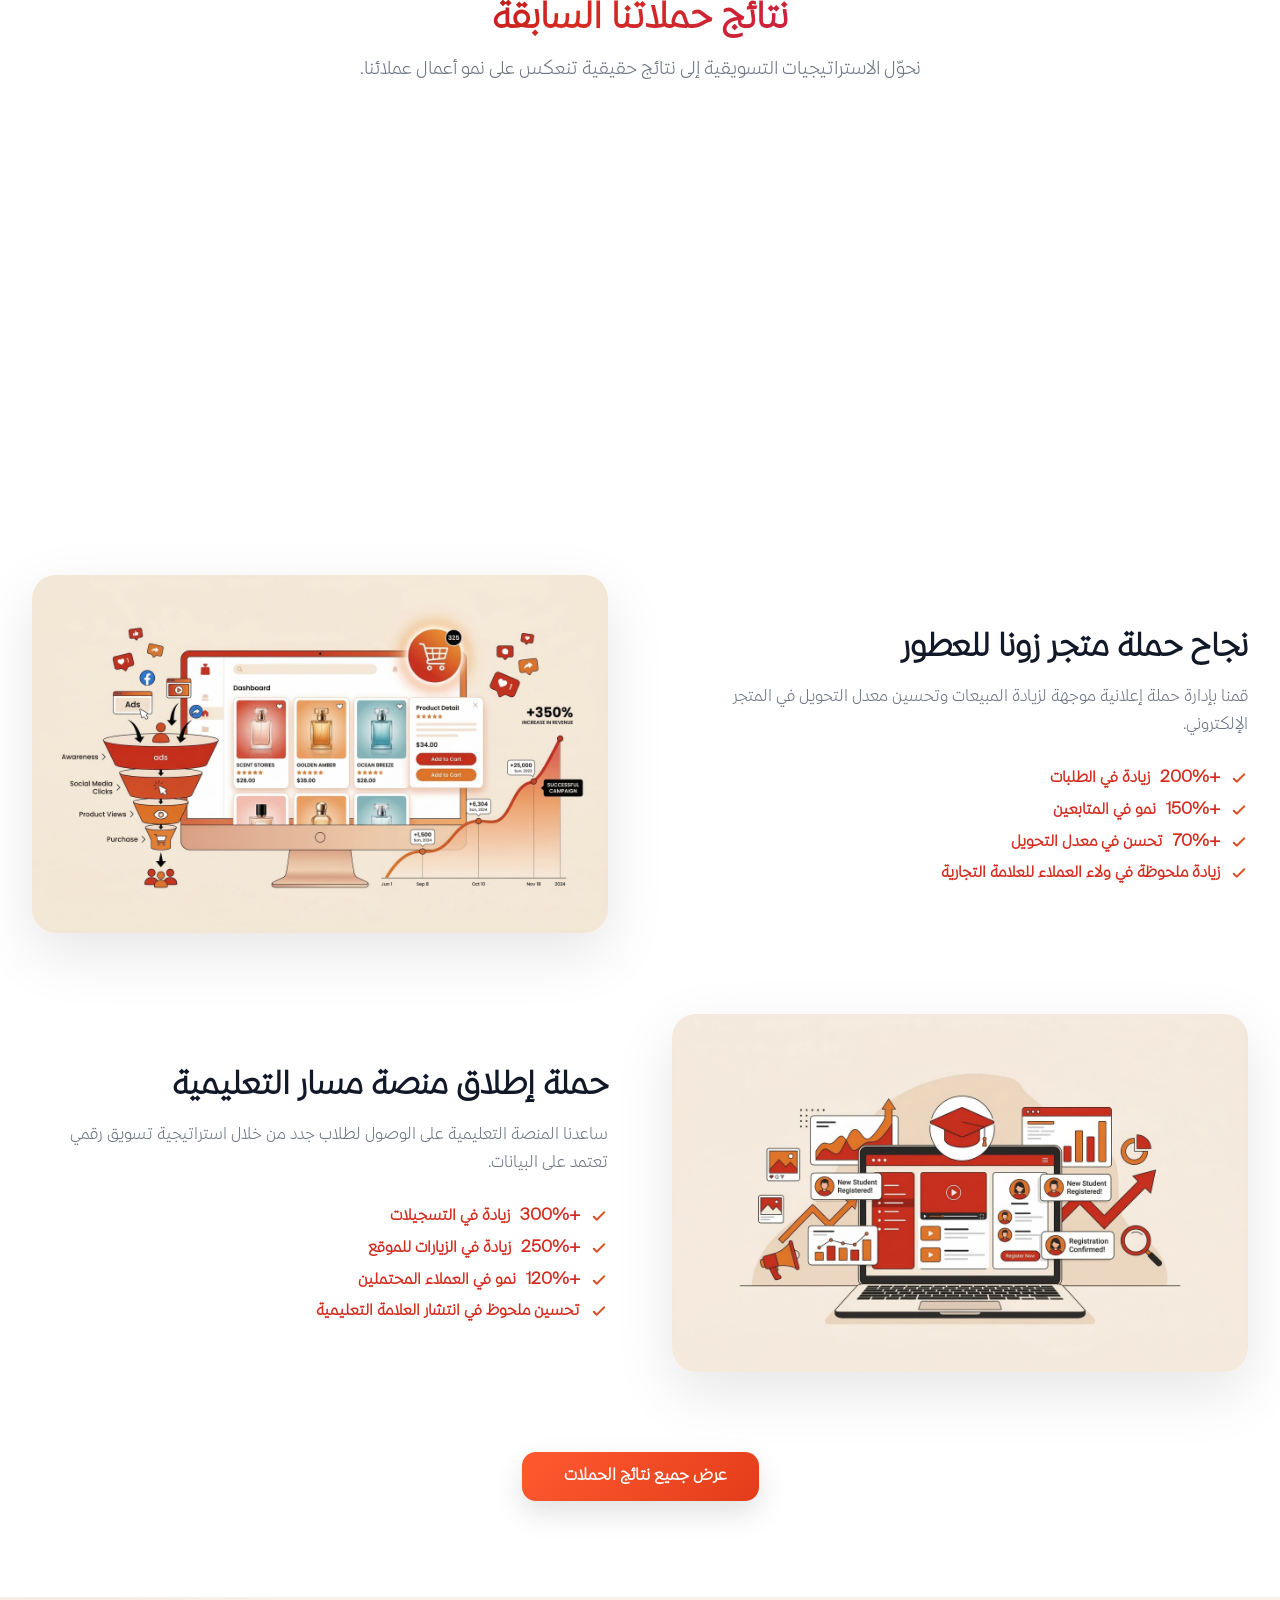
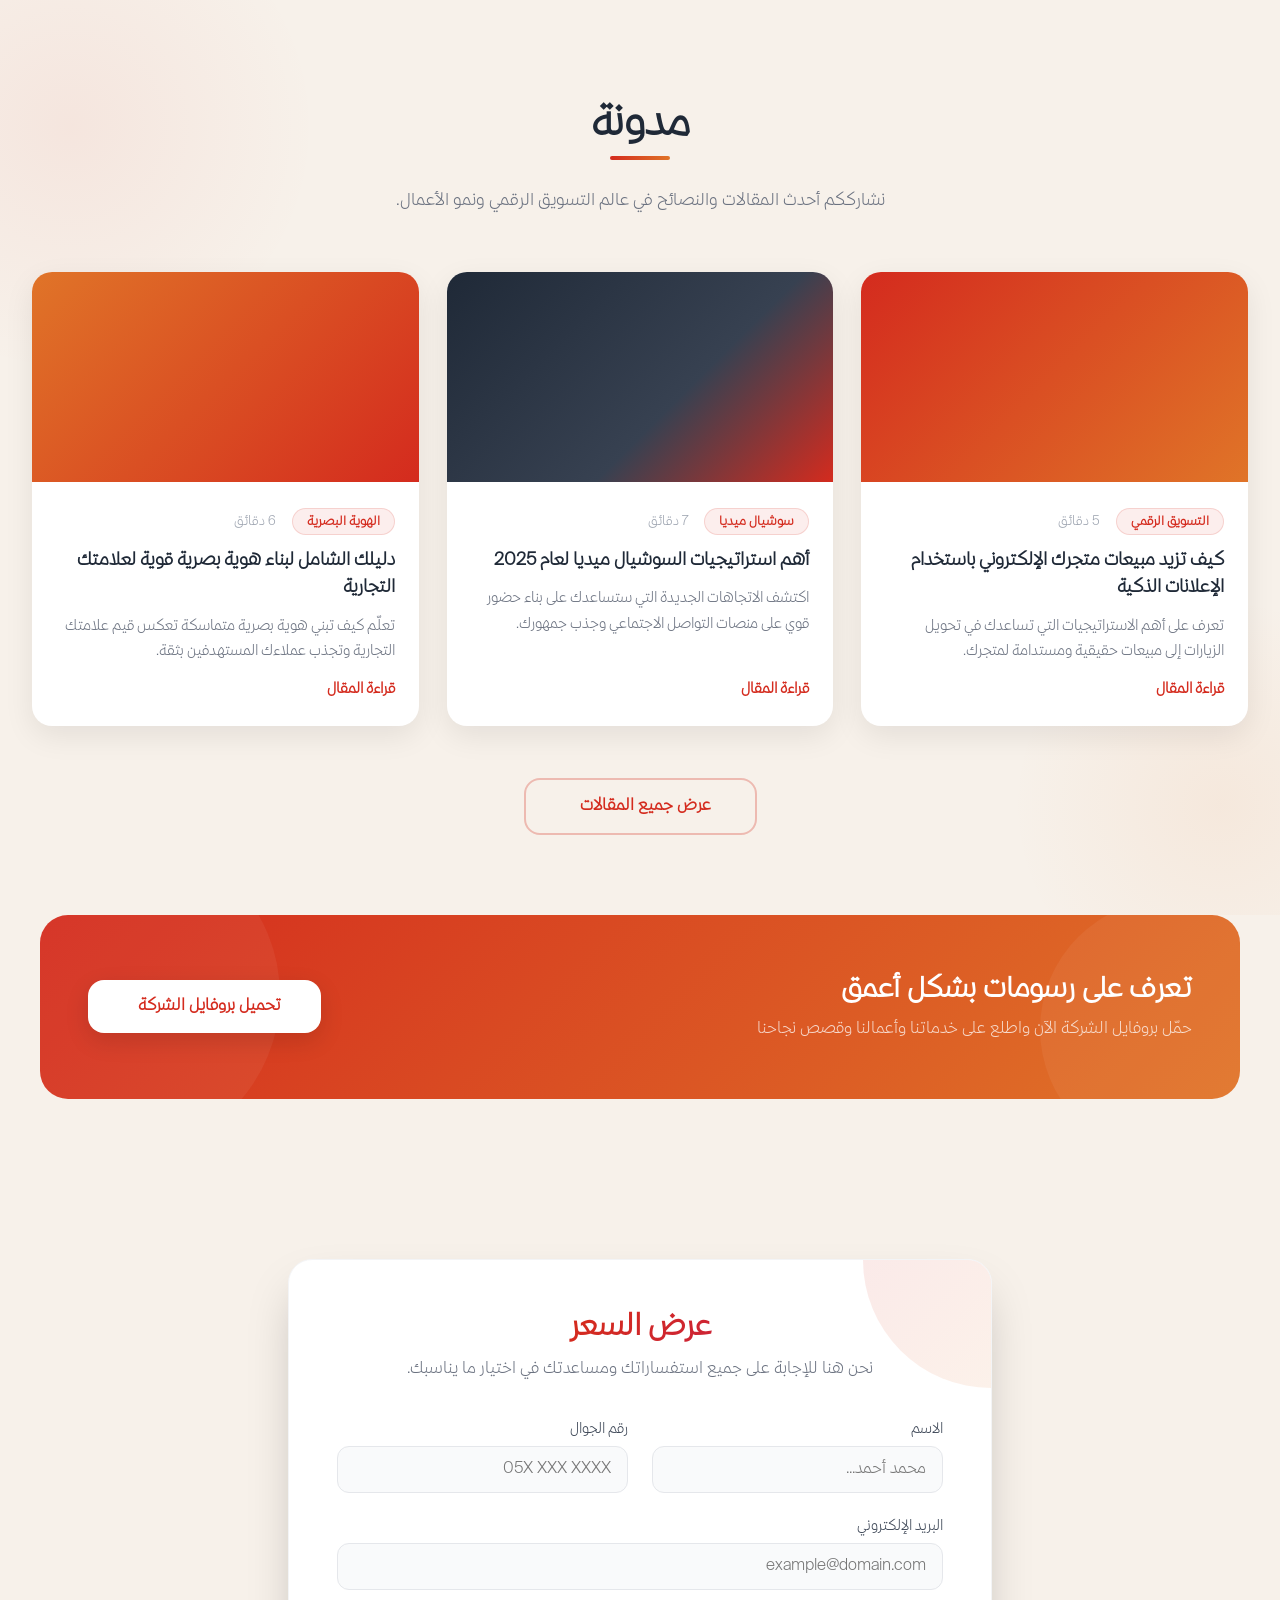
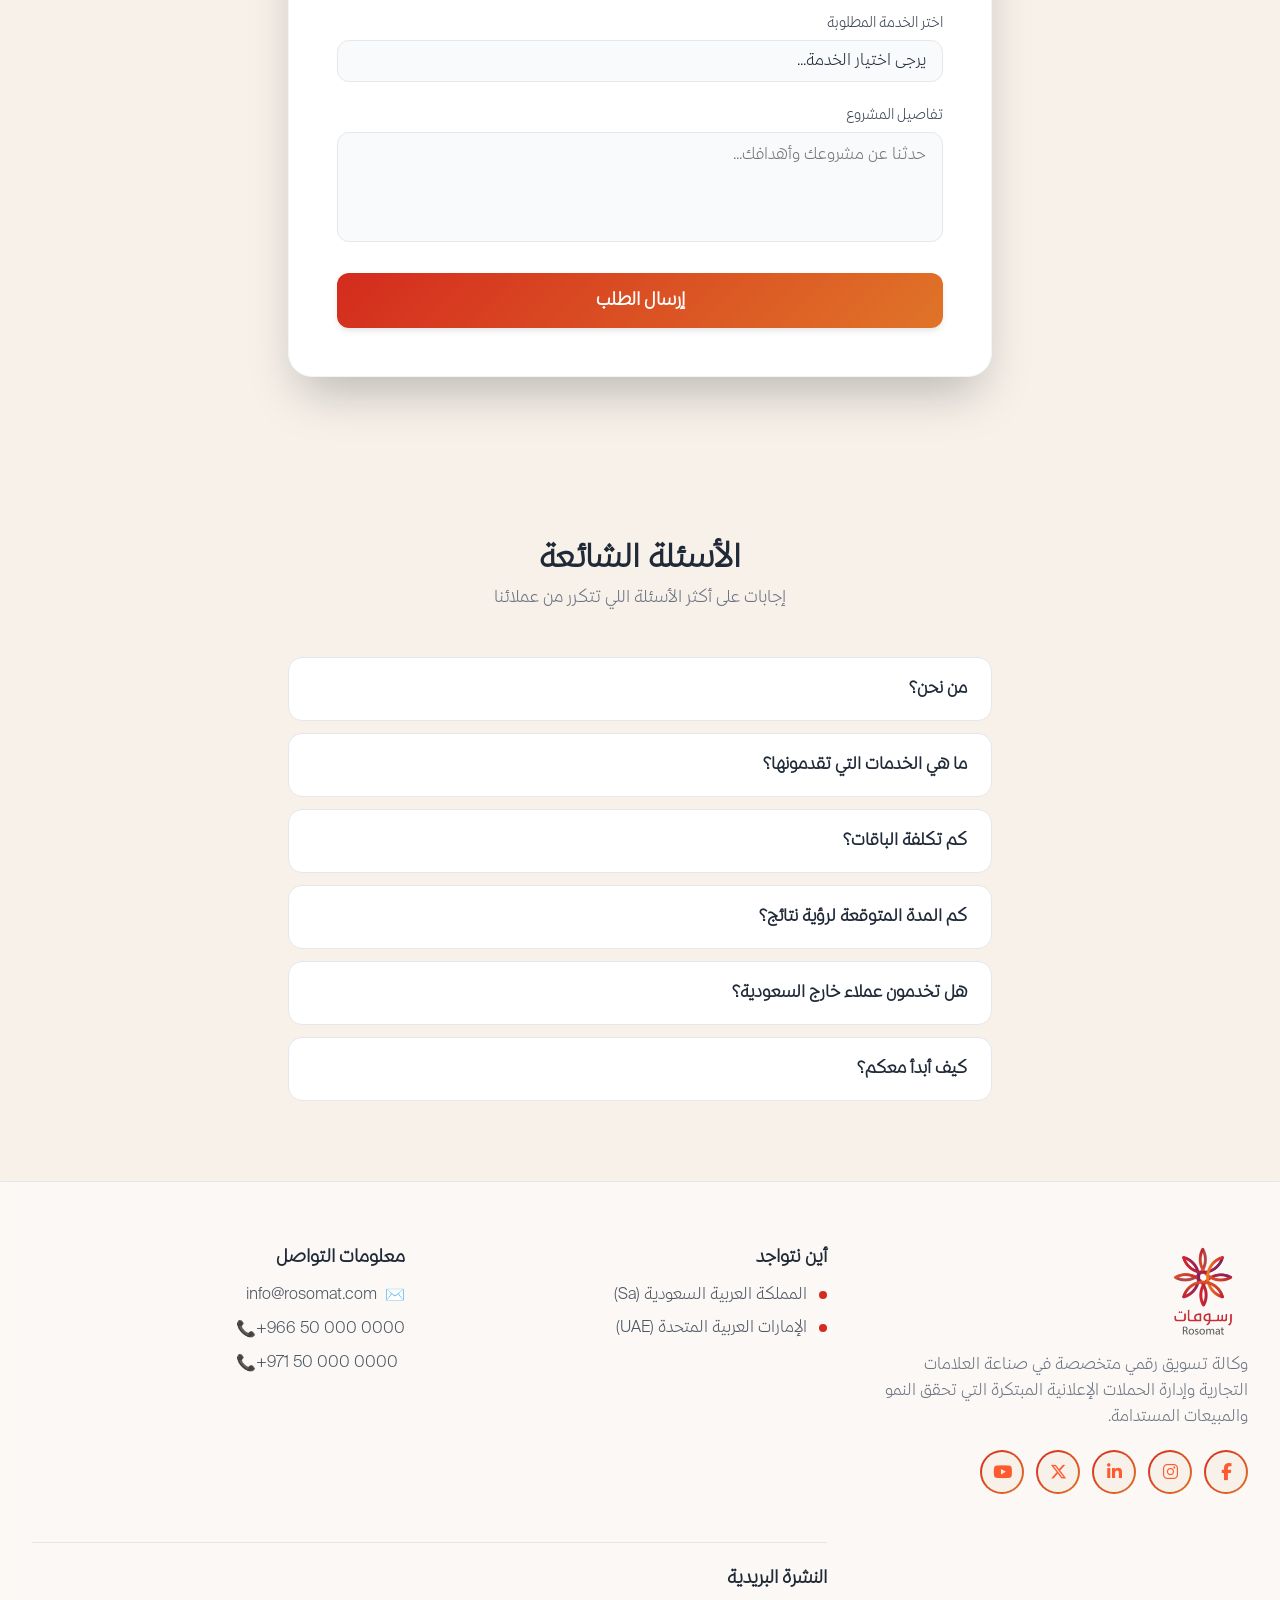
==== commit 5a32356e: "Add campaigns results page and enhance client logos display" ====
--- a/index.html
+++ b/index.html
@@ -717,6 +717,22 @@
                     <img src="images/clients/logo-08.svg" alt="سفر وترحال">
                 </div>
 
+                <div class="client-card">
+                    <img src="images/clients/logo-09.svg" alt="عميل 9">
+                </div>
+
+                <div class="client-card">
+                    <img src="images/clients/logo-10.svg" alt="عميل 10">
+                </div>
+
+                <div class="client-card">
+                    <img src="images/clients/logo-11.svg" alt="عميل 11">
+                </div>
+
+                <div class="client-card">
+                    <img src="images/clients/logo-12.svg" alt="عميل 12">
+                </div>
+
             </div><!-- /clients-grid -->
 
             <!-- Show More Button -->
@@ -972,6 +988,12 @@
                         <li class="animate-fade-left animate-delay-4">تحسين ملحوظ في انتشار العلامة التعليمية</li>
                     </ul>
                 </div>
+            </div>
+
+            <div class="campaigns-cta">
+                <a href="campaign-results.html" class="campaigns-btn">
+                    عرض جميع نتائج الحملات <i class="ri-arrow-left-line"></i>
+                </a>
             </div>
 
         </div>
--- a/style.css
+++ b/style.css
@@ -3887,17 +3887,18 @@
 /* Logo Grid */
 .clients-grid {
     display: grid;
-    grid-template-columns: repeat(4, 1fr);
-    gap: 16px;
+    grid-template-columns: repeat(6, 1fr);
+    gap: 24px;
     margin-bottom: 52px;
-    max-width: 840px;
-    margin-left: auto;
-    margin-right: auto;
-}
-@media (max-width: 767px) {
+}
+@media (max-width: 1200px) {
+    .clients-grid {
+        grid-template-columns: repeat(4, 1fr);
+    }
+}
+@media (max-width: 768px) {
     .clients-grid {
         grid-template-columns: repeat(2, 1fr);
-        gap: 14px;
     }
 }
 
@@ -5328,6 +5329,34 @@
     box-shadow: 0 18px 35px rgba(0,0,0,0.15);
 }
 .partners-btn i {
+    font-size: 1rem;
+}
+
+/* ── Campaigns CTA button ── */
+.campaigns-cta {
+    margin-top: 50px;
+    display: flex;
+    justify-content: center;
+}
+.campaigns-btn {
+    display: inline-flex;
+    align-items: center;
+    gap: 10px;
+    background: linear-gradient(135deg, #ff5a2f, #e23d1a);
+    color: #fff;
+    text-decoration: none;
+    padding: 14px 32px;
+    border-radius: 14px;
+    font-weight: 600;
+    font-size: 16px;
+    box-shadow: 0 12px 30px rgba(0,0,0,0.12);
+    transition: all .3s ease;
+}
+.campaigns-btn:hover {
+    transform: translateY(-3px);
+    box-shadow: 0 20px 40px rgba(0,0,0,0.18);
+}
+.campaigns-btn i {
     font-size: 1rem;
 }
 
